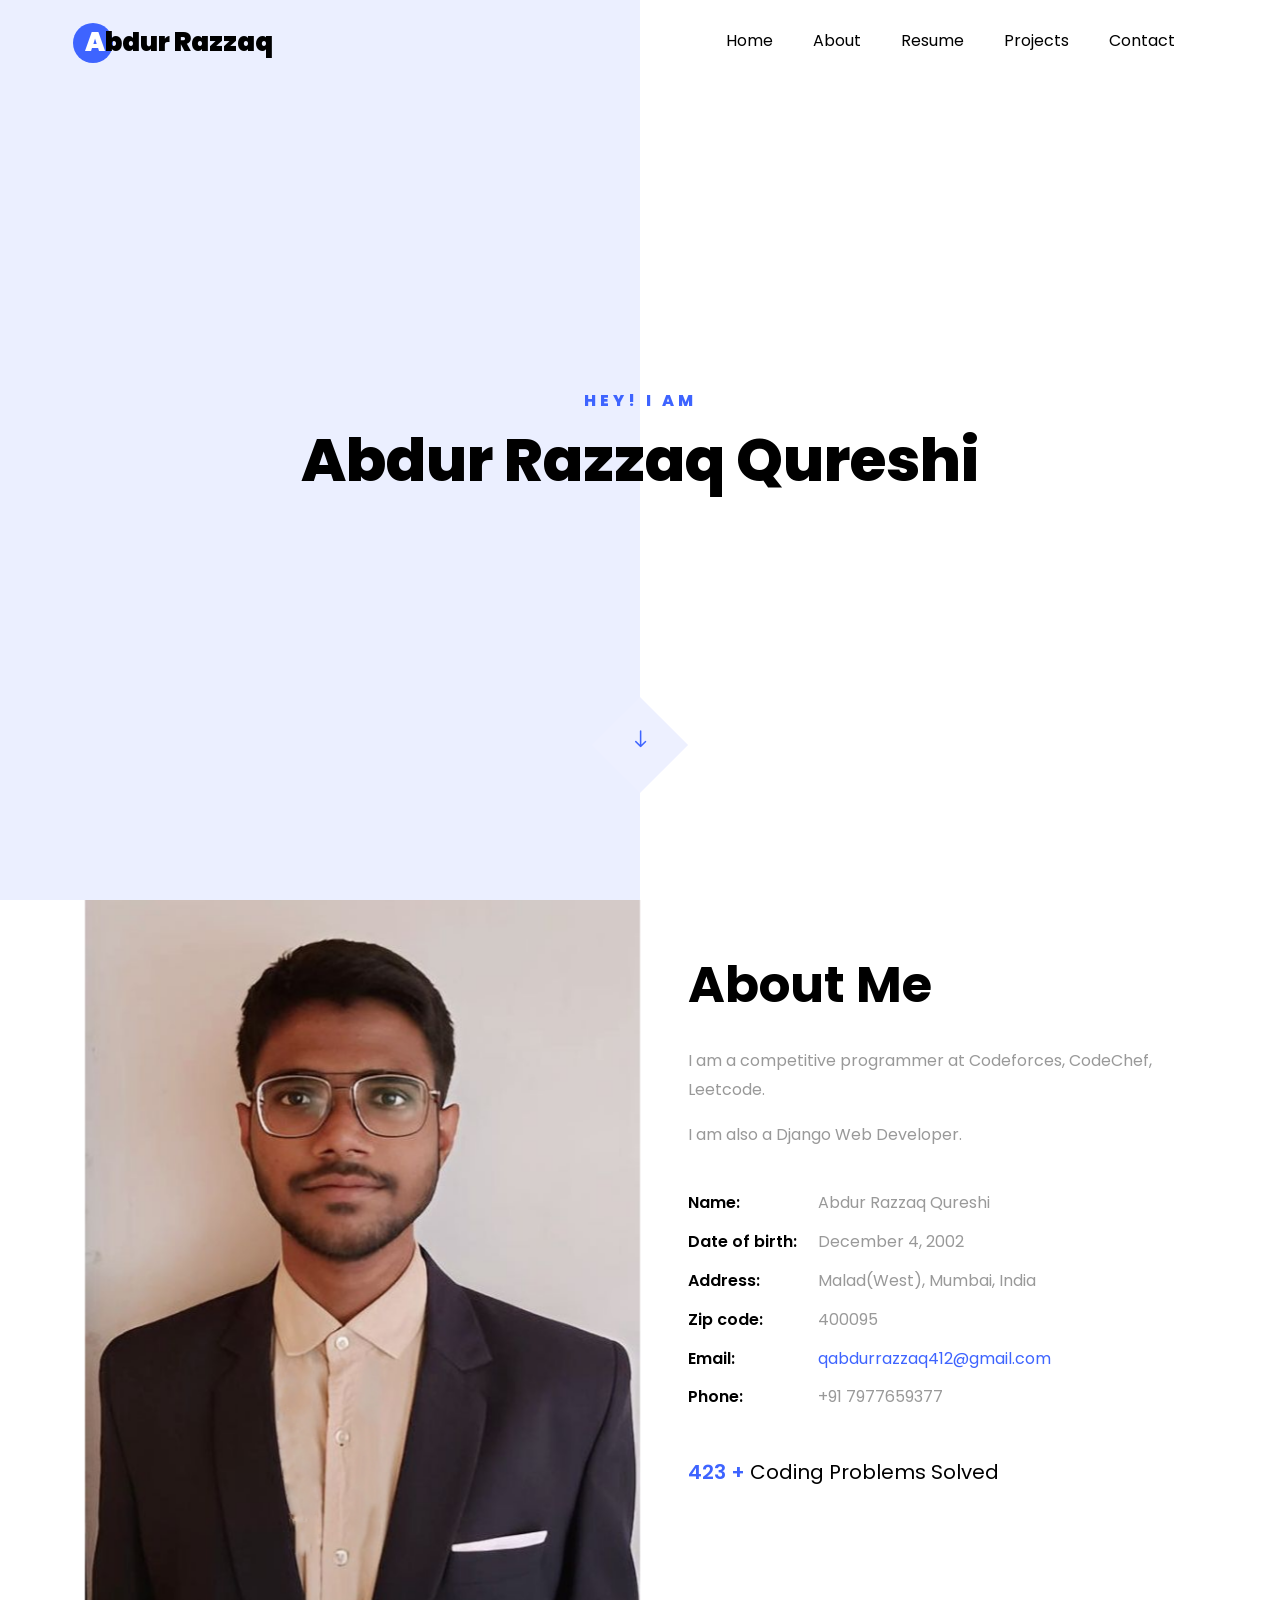
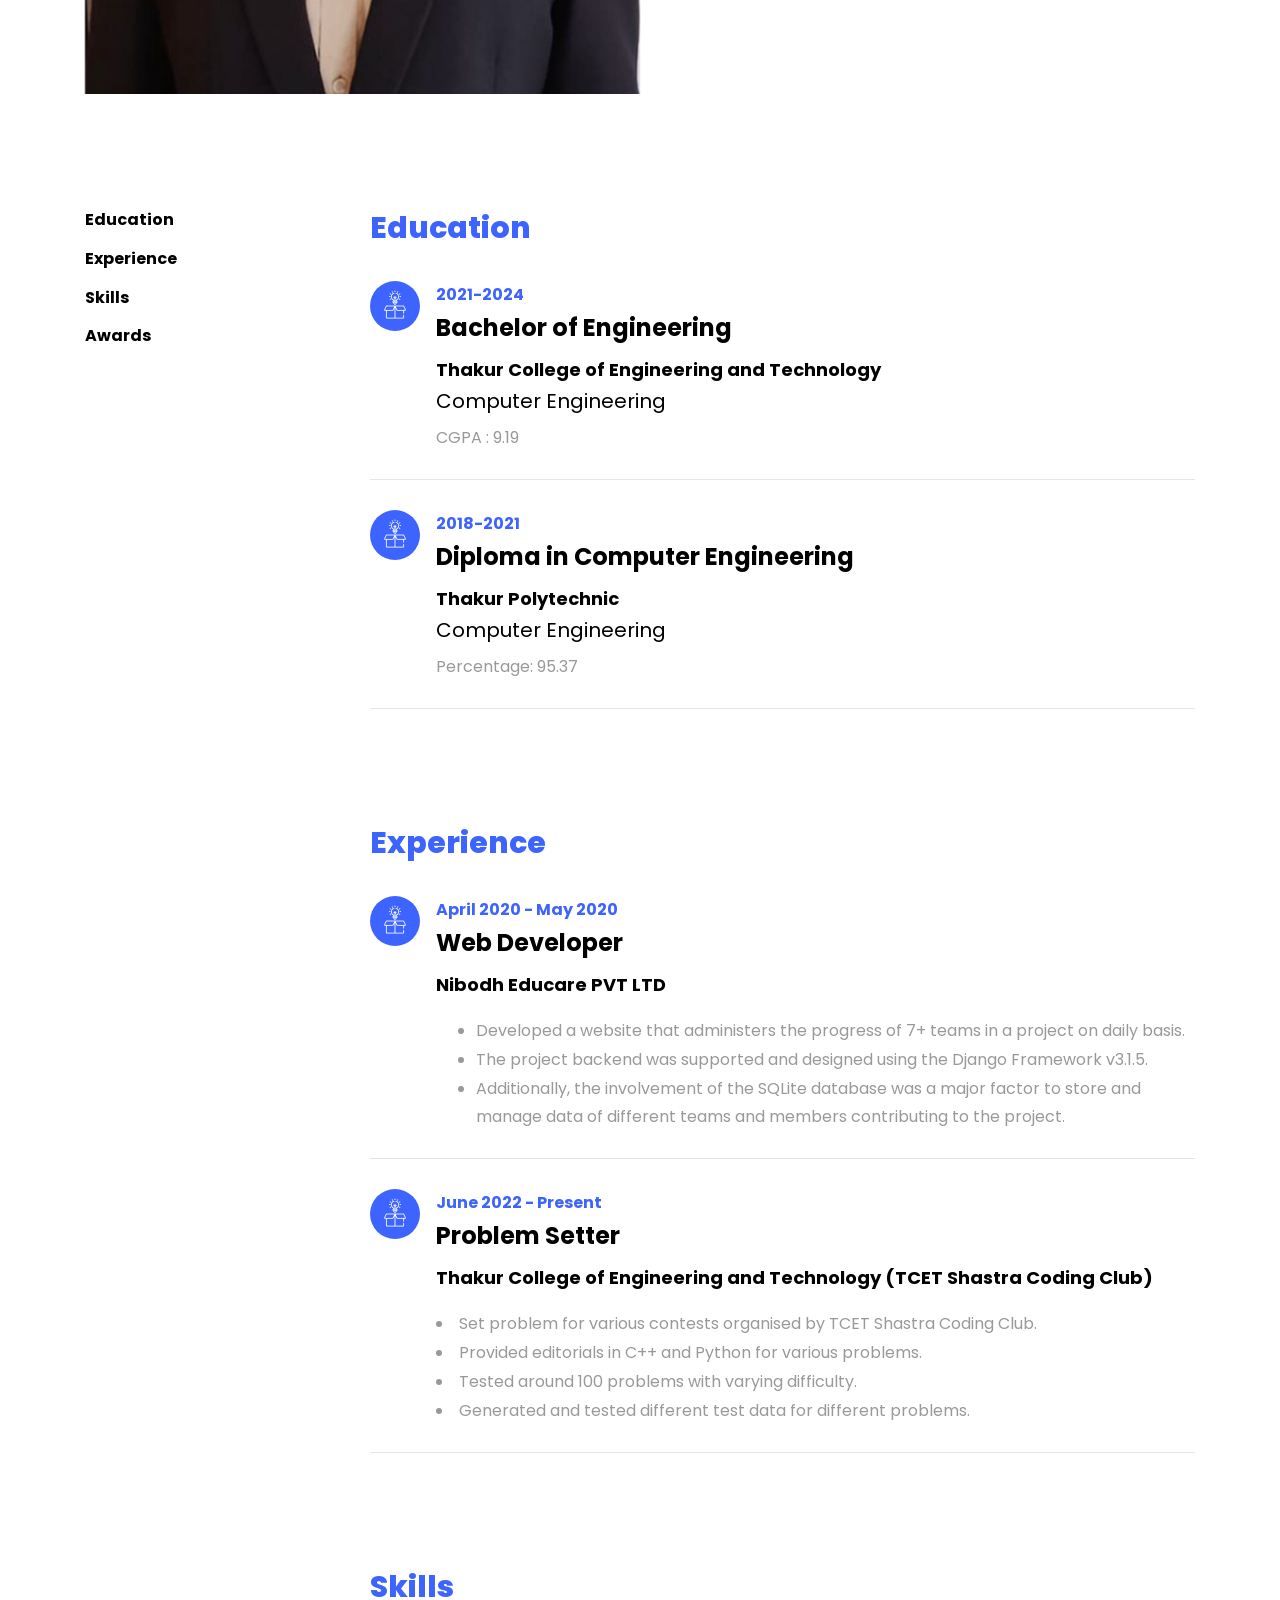
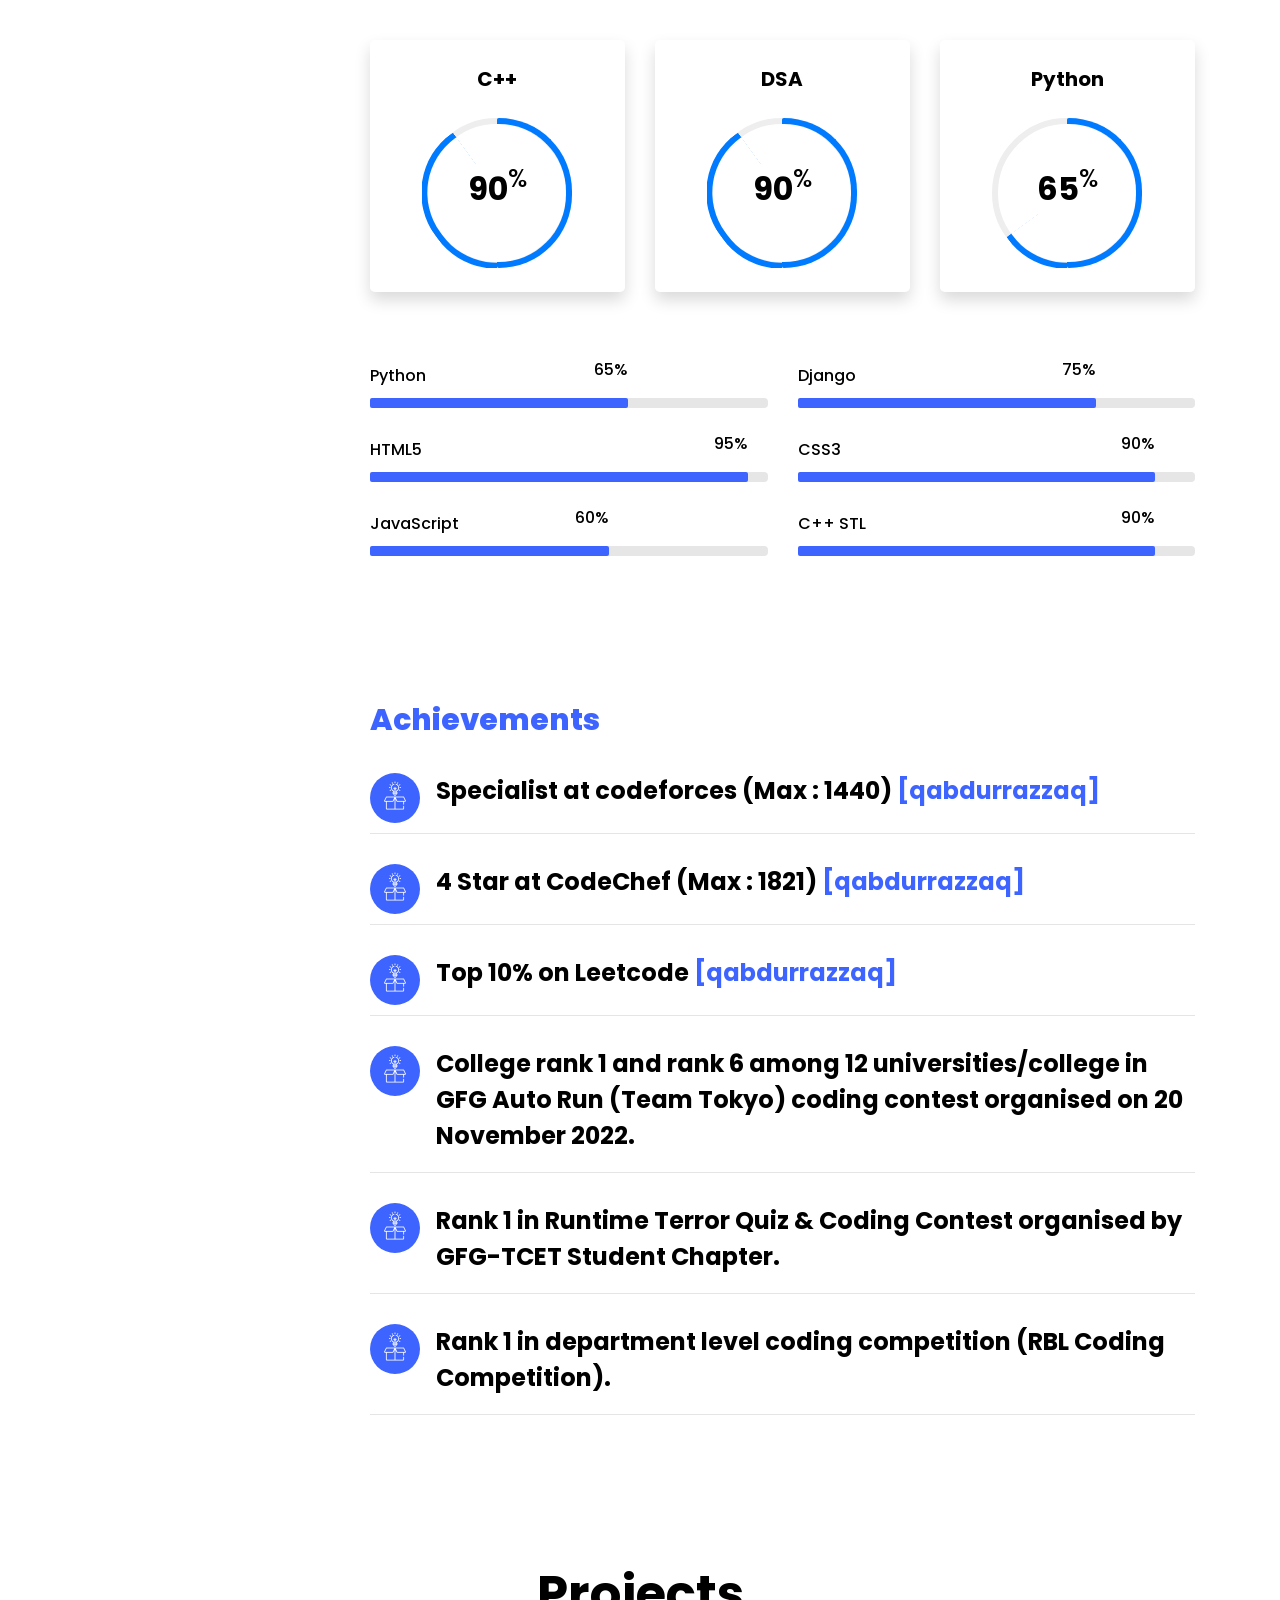
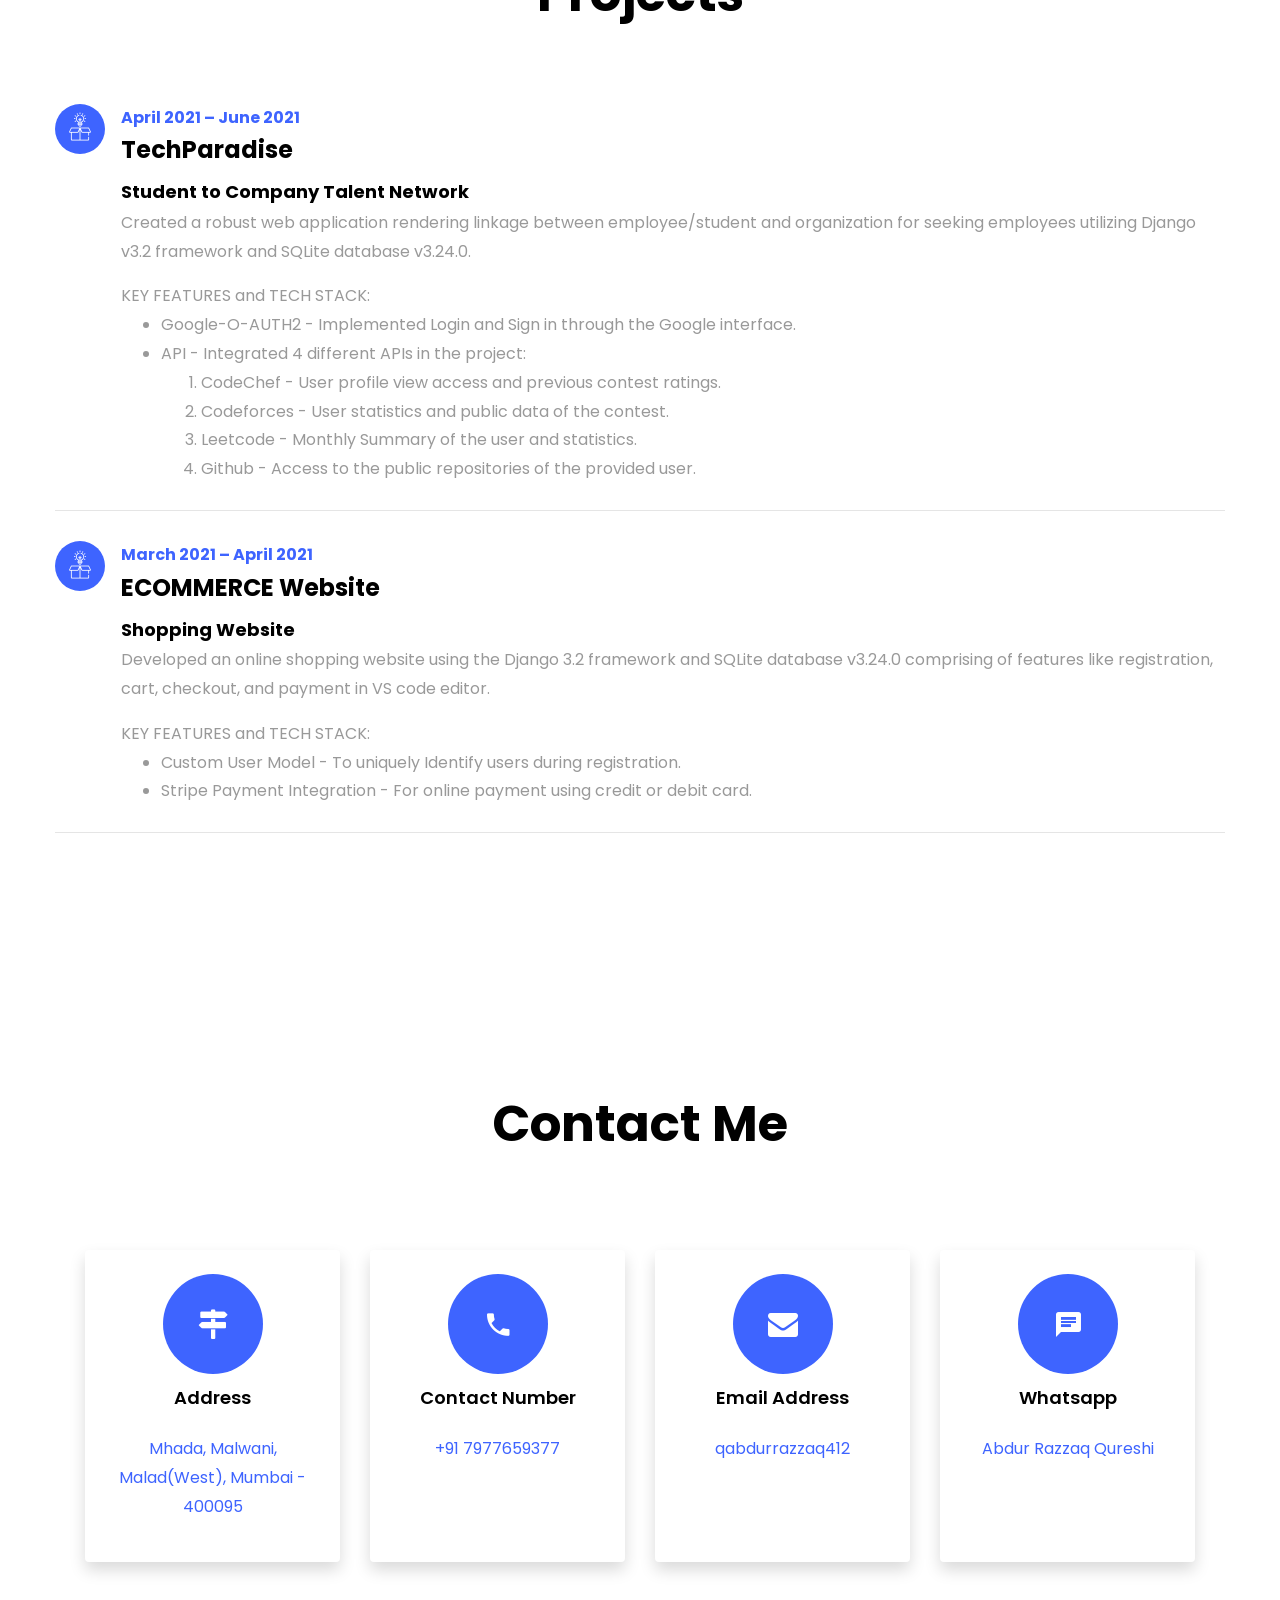
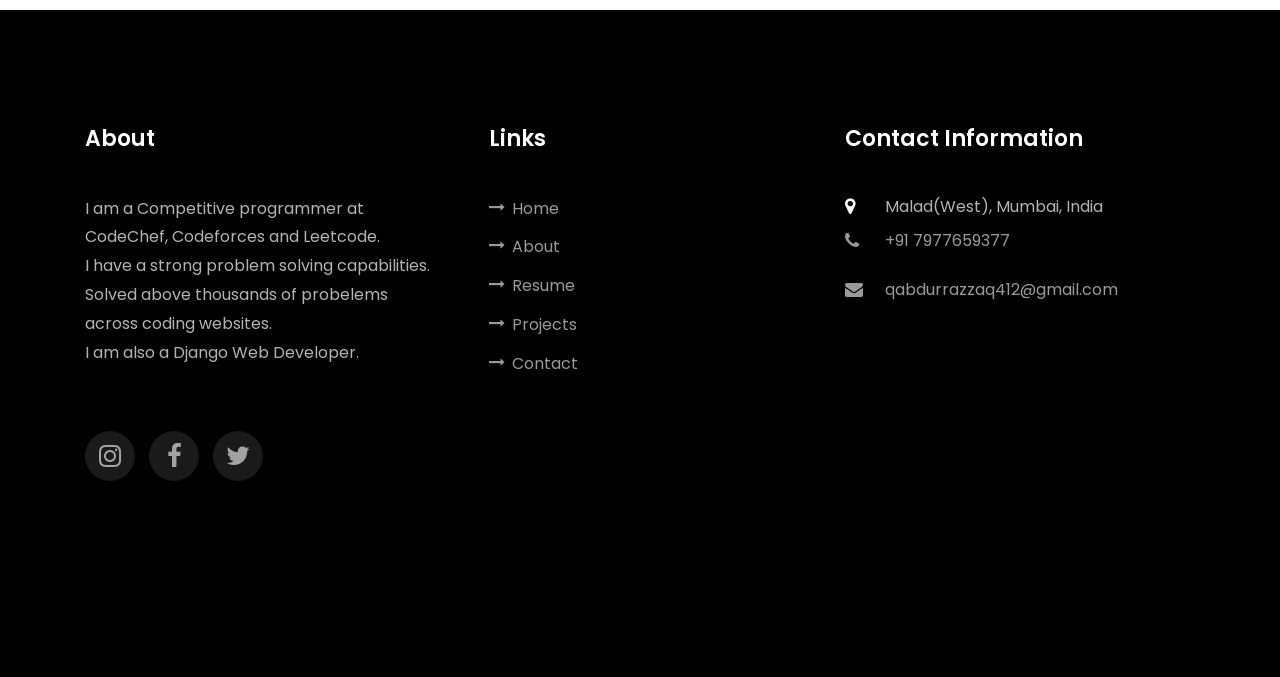
==== index.html @ a6ce78ea "add profile image" ====
<!DOCTYPE html>
<html lang="en">
<head>
<title>Portfolio - Abdur Razzaq Qureshi</title>
<meta charset="utf-8">
<meta name="viewport" content="width=device-width, initial-scale=1, shrink-to-fit=no">
<link href="https://fonts.googleapis.com/css?family=Poppins:100,200,300,400,500,600,700,800,900" rel="stylesheet">
<link rel="stylesheet" href="css/mystyle.css">
</head>
<body data-spy="scroll" data-target=".site-navbar-target" data-offset="300">
<nav class="navbar navbar-expand-lg navbar-dark ftco_navbar ftco-navbar-light site-navbar-target" id="ftco-navbar">
<div class="container">
<a class="navbar-brand" href><span>A</span>bdur Razzaq</a>
<button class="navbar-toggler js-fh5co-nav-toggle fh5co-nav-toggle" type="button" data-toggle="collapse" data-target="#ftco-nav" aria-controls="ftco-nav" aria-expanded="false" aria-label="Toggle navigation">
<span class="oi oi-menu"></span> Menu
</button>
<div class="collapse navbar-collapse" id="ftco-nav">
<ul class="navbar-nav nav ml-auto">
<li class="nav-item"><a href="#home-section" class="nav-link"><span>Home</span></a></li>
<li class="nav-item"><a href="#about-section" class="nav-link"><span>About</span></a></li>
<li class="nav-item"><a href="#resume-section" class="nav-link"><span>Resume</span></a></li>
<li class="nav-item"><a href="#projects-section" class="nav-link"><span>Projects</span></a></li>
<li class="nav-item"><a href="#contact-section" class="nav-link"><span>Contact</span></a></li>
</ul>
</div>
</div>
</nav>
<section class="hero-wrap js-fullheight">
<div class="overlay"></div>
<div class="container">
<div class="row no-gutters slider-text js-fullheight justify-content-center align-items-center">
<div class="col-lg-8 col-md-6 ftco-animate d-flex align-items-center">
<div class="text text-center">
<span class="subheading">Hey! I am</span>
<h1>Abdur Razzaq Qureshi</h1>
<!-- <h2>I'm a
<span class="txt-rotate" data-period="2000" data-rotate="[ "Web Designer.", "Developer.", "Photographer.", "Marketer.", "Blogger" ]"></span>
</h2> -->
</div>
</div>
</div>
</div>

<div class="mouse">
<a href="#" class="mouse-icon">
<div class="mouse-wheel"><span class="ion-ios-arrow-round-down"></span></div>
</a>
</div>
</section>
<section class="ftco-about img ftco-section ftco-no-pt ftco-no-pb" id="about-section">
<div class="container">
<div class="row d-flex no-gutters">
<div class="col-md-6 col-lg-6 d-flex">
<div class="img-about img d-flex align-items-stretch">
<div class="overlay"></div>
<div class="img d-flex align-self-stretch align-items-center">
  <img src="images/profile.jpg" alt="" width="555px" />
</div>
</div>
</div>
<div class="col-md-6 col-lg-6 pl-md-5 py-5">
<div class="row justify-content-start pb-3">
<div class="col-md-12 heading-section ftco-animate">
<h1 class="big">About</h1>
<h2 class="mb-4">About Me</h2>
<p>I am a competitive programmer at Codeforces, CodeChef, Leetcode.</p>
<p>I am also a Django Web Developer.</p>
<ul class="about-info mt-4 px-md-0 px-2">
<li class="d-flex"><span>Name:</span> <span>Abdur Razzaq Qureshi</span></li>
<li class="d-flex"><span>Date of birth:</span> <span>December 4, 2002</span></li>
<li class="d-flex"><span>Address:</span> <span>Malad(West), Mumbai, India</span></li>
<li class="d-flex"><span>Zip code:</span> <span>400095</span></li>
<li class="d-flex"><span>Email:</span> <span><a href="mailto:qabdurrazzaq412@gmail.com" class="__cf_email__" data-cfemail="9be9f4f5faf7fff4dbfcf6faf2f7b5f8f4f6">qabdurrazzaq412@gmail.com</a></span></li>
<li class="d-flex"><span>Phone: </span> <span>+91 7977659377</span></li>
</ul>
</div>
</div>
<div class="counter-wrap ftco-animate d-flex mt-md-3">
<div class="text">
<p class="mb-4">
<span class="number" data-number="1000">0</span>
<span class="number">+</span>
<span> Coding Problems Solved</span>
</p>
<!-- <p><a href="#" class="btn btn-primary py-3 px-3">Download CV</a></p> -->
</div>
</div>
</div>
</div>
</div>
</section>
<!-- <section class="ftco-section ftco-partner">
<div class="container">
<div class="row">
<div class="col-sm ftco-animate">
<a href="#" class="partner"><script type="text/javascript" style="display:none">
//<![CDATA[
window.__mirage2 = {petok:"bf6b64c7112c91c564e23dcaa9bfdeef84403481-1624982850-1800"};
//]]>
</script>
<script type="text/javascript" src="https://ajax.cloudflare.com/cdn-cgi/scripts/04b3eb47/cloudflare-static/mirage2.min.js"></script>
<img data-cfsrc="images/xpartner-1.png.pagespeed.ic.RHSia-jQRH.png" class="img-fluid" alt="Colorlib Template" style="display:none;visibility:hidden;"><noscript><img src="images/xpartner-1.png.pagespeed.ic.RHSia-jQRH.png" class="img-fluid" alt="Colorlib Template"></noscript></a>
</div>
<div class="col-sm ftco-animate">
<a href="#" class="partner"><img data-cfsrc="images/xpartner-2.png.pagespeed.ic.H3qolt-W2X.png" class="img-fluid" alt="Colorlib Template" style="display:none;visibility:hidden;"><noscript><img src="images/xpartner-2.png.pagespeed.ic.H3qolt-W2X.png" class="img-fluid" alt="Colorlib Template"></noscript></a>
</div>
<div class="col-sm ftco-animate">
<a href="#" class="partner"><img data-cfsrc="images/xpartner-3.png.pagespeed.ic.dC-W4WLFT0.png" class="img-fluid" alt="Colorlib Template" style="display:none;visibility:hidden;"><noscript><img src="images/xpartner-3.png.pagespeed.ic.dC-W4WLFT0.png" class="img-fluid" alt="Colorlib Template"></noscript></a>
</div>
<div class="col-sm ftco-animate">
<a href="#" class="partner"><img data-cfsrc="images/xpartner-4.png.pagespeed.ic.sLtytF9G9z.png" class="img-fluid" alt="Colorlib Template" style="display:none;visibility:hidden;"><noscript><img src="images/xpartner-4.png.pagespeed.ic.sLtytF9G9z.png" class="img-fluid" alt="Colorlib Template"></noscript></a>
</div>
<div class="col-sm ftco-animate">
<a href="#" class="partner"><img data-cfsrc="images/xpartner-5.png.pagespeed.ic.tcQzKAf5Lc.png" class="img-fluid" alt="Colorlib Template" style="display:none;visibility:hidden;"><noscript><img src="images/xpartner-5.png.pagespeed.ic.tcQzKAf5Lc.png" class="img-fluid" alt="Colorlib Template"></noscript></a>
</div>
</div>
</div>
</section> -->
<section class="ftco-section ftco-no-pb goto-here" id="resume-section">
<div class="container">
<div class="row">
<div class="col-md-3">
<nav id="navi">
<ul>
<li><a href="#page-1">Education</a></li>
<li><a href="#page-2">Experience</a></li>
<li><a href="#page-3">Skills</a></li>
<li><a href="#page-4">Awards</a></li>
</ul>
</nav>
</div>
<div class="col-md-9">
<div id="page-1" class="page one">
<h2 class="heading">Education</h2>
<div class="resume-wrap d-flex ftco-animate">
<div class="icon d-flex align-items-center justify-content-center">
<span class="flaticon-ideas"></span>
</div>
<div class="text pl-3">
<span class="date">2021-2024</span>
<h2>Bachelor of Engineering</h2>
<span class="position">Thakur College of Engineering and Technology</span>
<h5>Computer Engineering</h5>
<p>CGPA : 9.19</p>
</div>
</div>
<div class="resume-wrap d-flex ftco-animate">
<div class="icon d-flex align-items-center justify-content-center">
<span class="flaticon-ideas"></span>
</div>
<div class="text pl-3">
<span class="date">2018-2021</span>
<h2>Diploma in Computer Engineering</h2>
<span class="position">Thakur Polytechnic</span>
<h5>Computer Engineering</h5>
<p>Percentage: 95.37</p>
</div>
</div>
<!-- <div class="resume-wrap d-flex ftco-animate">
<div class="icon d-flex align-items-center justify-content-center">
<span class="flaticon-ideas"></span>
</div>
<div class="text pl-3">
<span class="date">2014-2015</span>
<h2>Diploma in Computer</h2>
<span class="position">Cambridge University</span>
<p>A small river named Duden flows by their place and supplies it with the necessary regelialia. It is a paradisematic country, in which roasted parts of sentences fly into your mouth.</p>
</div>
</div> -->
<!-- <div class="resume-wrap d-flex ftco-animate">
<div class="icon d-flex align-items-center justify-content-center">
<span class="flaticon-ideas"></span>
</div>
<div class="text pl-3">
<span class="date">2014-2015</span>
<h2>Art &amp; Creative Director</h2>
<span class="position">Cambridge University</span>
<p>A small river named Duden flows by their place and supplies it with the necessary regelialia. It is a paradisematic country, in which roasted parts of sentences fly into your mouth.</p>
</div>
</div> -->
</div>
<div id="page-2" class="page two">
<h2 class="heading">Experience</h2>
<div class="resume-wrap d-flex ftco-animate">
<div class="icon d-flex align-items-center justify-content-center">
<span class="flaticon-ideas"></span>
</div>
<div class="text pl-3">
<span class="date">April 2020 - May 2020</span>
<h2>Web Developer</h2>
<span class="position">Nibodh Educare PVT LTD</span>
<p>
  <ul>
    <li>Developed a website that administers the progress of 7+ teams in a project on daily basis.</li>
    <li>The project backend was supported and designed using the Django Framework v3.1.5.</li>
    <li>Additionally, the involvement of the SQLite database was a major factor to store and manage data of different teams and
      members contributing to the project.</li>
  </ul>
</p>
</div>
</div>
<div class="resume-wrap d-flex ftco-animate">
<div class="icon d-flex align-items-center justify-content-center">
<span class="flaticon-ideas"></span>
</div>
<div class="text pl-3">
<span class="date">June 2022 - Present</span>
<h2>Problem Setter</h2>
<span class="position">Thakur College of Engineering and Technology (TCET Shastra Coding Club)</span>
<p>
  <li>Set problem for various contests organised by TCET Shastra Coding Club.</li>
  <li>Provided editorials in C++ and Python for various problems.</li>
  <li>Tested around 100 problems with varying difficulty.</li>
  <li>Generated and tested different test data for different problems.</li>
</p>
</div>
</div>
<!-- <div class="resume-wrap d-flex ftco-animate">
<div class="icon d-flex align-items-center justify-content-center">
<span class="flaticon-ideas"></span>
</div>
<div class="text pl-3">
<span class="date">2014-2015</span>
<h2>Web Marketing</h2>
<span class="position">Cambridge University</span>
<p>A small river named Duden flows by their place and supplies it with the necessary regelialia. It is a paradisematic country, in which roasted parts of sentences fly into your mouth.</p>
</div>
</div> -->
<!-- <div class="resume-wrap d-flex ftco-animate">
<div class="icon d-flex align-items-center justify-content-center">
<span class="flaticon-ideas"></span>
</div>
<div class="text pl-3">
<span class="date">2014-2015</span>
<h2>Art &amp; Creative Director</h2>
<span class="position">Side Tech</span>
<p>A small river named Duden flows by their place and supplies it with the necessary regelialia. It is a paradisematic country, in which roasted parts of sentences fly into your mouth.</p>
</div>
</div> -->
<!-- <div class="resume-wrap d-flex ftco-animate">
<div class="icon d-flex align-items-center justify-content-center">
<span class="flaticon-ideas"></span>
</div>
<div class="text pl-3">
<span class="date">2014-2015</span>
<h2>Wordpress Developer</h2>
<span class="position">Cambridge University</span>
<p>A small river named Duden flows by their place and supplies it with the necessary regelialia. It is a paradisematic country, in which roasted parts of sentences fly into your mouth.</p>
</div>
</div> -->
<!-- <div class="resume-wrap d-flex ftco-animate">
<div class="icon d-flex align-items-center justify-content-center">
<span class="flaticon-ideas"></span>
</div>
<div class="text pl-3">
<span class="date">2017-2018</span>
<h2>UI/UX Designer</h2>
<span class="position">Cambridge University</span>
<p>A small river named Duden flows by their place and supplies it with the necessary regelialia. It is a paradisematic country, in which roasted parts of sentences fly into your mouth.</p>
</div>
</div> -->
</div>
<div id="page-3" class="page three">
<h2 class="heading">Skills</h2>
<div class="row progress-circle mb-5">
<div class="col-lg-4 mb-4">
<div class="bg-white rounded-lg shadow p-4">
<h2 class="h5 font-weight-bold text-center mb-4">C++</h2>

<div class="progress mx-auto" data-value="90">
<span class="progress-left">
<span class="progress-bar border-primary"></span>
</span>
<span class="progress-right">
<span class="progress-bar border-primary"></span>
</span>
<div class="progress-value w-100 h-100 rounded-circle d-flex align-items-center justify-content-center">
<div class="h2 font-weight-bold">90<sup class="small">%</sup></div>
</div>
</div>

<!-- 
<div class="row text-center mt-4">
<div class="col-6 border-right">
<div class="h4 font-weight-bold mb-0">28%</div><span class="small text-gray">Last week</span>
</div>
<div class="col-6">
<div class="h4 font-weight-bold mb-0">60%</div><span class="small text-gray">Last month</span>
</div>
</div> -->

</div>
</div>
<div class="col-lg-4 mb-4">
<div class="bg-white rounded-lg shadow p-4">
<h2 class="h5 font-weight-bold text-center mb-4">DSA</h2>

<div class="progress mx-auto" data-value="90">
<span class="progress-left">
<span class="progress-bar border-primary"></span>
</span>
<span class="progress-right">
<span class="progress-bar border-primary"></span>
</span>
<div class="progress-value w-100 h-100 rounded-circle d-flex align-items-center justify-content-center">
<div class="h2 font-weight-bold">90<sup class="small">%</sup></div>
</div>
</div>

<!-- 
<div class="row text-center mt-4">
<div class="col-6 border-right">
<div class="h4 font-weight-bold mb-0">28%</div><span class="small text-gray">Last week</span>
</div>
<div class="col-6">
<div class="h4 font-weight-bold mb-0">60%</div><span class="small text-gray">Last month</span>
</div>
</div> -->

</div>
</div>
<div class="col-lg-4 mb-4">
<div class="bg-white rounded-lg shadow p-4">
<h2 class="h5 font-weight-bold text-center mb-4">Python</h2>

<div class="progress mx-auto" data-value="65">
<span class="progress-left">
<span class="progress-bar border-primary"></span>
</span>
<span class="progress-right">
<span class="progress-bar border-primary"></span>
</span>
<div class="progress-value w-100 h-100 rounded-circle d-flex align-items-center justify-content-center">
<div class="h2 font-weight-bold">65<sup class="small">%</sup></div>
</div>
</div>


<!-- <div class="row text-center mt-4">
<div class="col-6 border-right">
<div class="h4 font-weight-bold mb-0">28%</div><span class="small text-gray">Last week</span>
</div>
<div class="col-6">
<div class="h4 font-weight-bold mb-0">60%</div><span class="small text-gray">Last month</span>
</div>
</div> -->

<!-- <div class="col-lg-4 mb-4">
<div class="bg-white rounded-lg shadow p-4">
<h2 class="h5 font-weight-bold text-center mb-4">Django</h2>

<div class="progress mx-auto" data-value="75">
<span class="progress-left">
<span class="progress-bar border-primary"></span>
</span>
<span class="progress-right">
<span class="progress-bar border-primary"></span>
</span>
<div class="progress-value w-100 h-100 rounded-circle d-flex align-items-center justify-content-center">
<div class="h2 font-weight-bold">75<sup class="small">%</sup></div>
</div>
</div> -->

</div>
</div>
</div>
<div class="row">
<div class="col-md-6 animate-box">
<div class="progress-wrap ftco-animate">
<h3>Python</h3>
<div class="progress">
<div class="progress-bar color-1" role="progressbar" aria-valuenow="65" aria-valuemin="0" aria-valuemax="100" style="width:65%">
<span>65%</span>
</div>
</div>
</div>
</div>
<div class="col-md-6 animate-box">
<div class="progress-wrap ftco-animate">
<h3>Django</h3>
<div class="progress">
<div class="progress-bar color-2" role="progressbar" aria-valuenow="75" aria-valuemin="0" aria-valuemax="100" style="width:75%">
<span>75%</span>
</div>
</div>
</div>
</div>
<div class="col-md-6 animate-box">
<div class="progress-wrap ftco-animate">
<h3>HTML5</h3>
<div class="progress">
<div class="progress-bar color-3" role="progressbar" aria-valuenow="95" aria-valuemin="0" aria-valuemax="100" style="width:95%">
<span>95%</span>
</div>
</div>
</div>
</div>
<div class="col-md-6 animate-box">
<div class="progress-wrap ftco-animate">
<h3>CSS3</h3>
<div class="progress">
<div class="progress-bar color-4" role="progressbar" aria-valuenow="90" aria-valuemin="0" aria-valuemax="100" style="width:90%">
<span>90%</span>
</div>
</div>
</div>
</div>
<div class="col-md-6 animate-box">
<div class="progress-wrap ftco-animate">
<h3>JavaScript</h3>
<div class="progress">
<div class="progress-bar color-5" role="progressbar" aria-valuenow="60" aria-valuemin="0" aria-valuemax="100" style="width:60%">
<span>60%</span>
</div>
</div>
</div>
</div>
<div class="col-md-6 animate-box">
<div class="progress-wrap ftco-animate">
<h3>C++ STL</h3>
<div class="progress">
<div class="progress-bar color-6" role="progressbar" aria-valuenow="90" aria-valuemin="0" aria-valuemax="100" style="width:90%">
<span>90%</span>
</div>
</div>
</div>
</div>
</div>
</div>

<div id="page-4" class="page four">
<h2 class="heading">Achievements</h2>
<div class="resume-wrap d-flex ftco-animate">
<div class="icon d-flex align-items-center justify-content-center">
<span class="flaticon-ideas"></span>
</div>
<div class="text pl-3">
<!-- <span class="date">2014-2015</span> -->
<h2>Specialist at codeforces (Max : 1440) <a href="https://www.codeforces.com/profile/qabdurrazzaq" target="_blank">[qabdurrazzaq]</a> </h2>
<!-- <span class="position">Cambridge University</span>
<p>A small river named Duden flows by their place and supplies it with the necessary regelialia. It is a paradisematic country, in which roasted parts of sentences fly into your mouth.</p> -->
</div>
</div>
<div class="resume-wrap d-flex ftco-animate">
<div class="icon d-flex align-items-center justify-content-center">
<span class="flaticon-ideas"></span>
</div>
<div class="text pl-3">
<!-- <span class="date">2014-2015</span> -->
<h2>4 Star at CodeChef (Max : 1821) <a href="https://www.codechef.com/users/qabdurrazzaq" target="_blank">[qabdurrazzaq]</a> </h2>
<!-- <span class="position">Cambridge University</span>
<p>A small river named Duden flows by their place and supplies it with the necessary regelialia. It is a paradisematic country, in which roasted parts of sentences fly into your mouth.</p> -->
</div>
</div>
<div class="resume-wrap d-flex ftco-animate">
<div class="icon d-flex align-items-center justify-content-center">
<span class="flaticon-ideas"></span>
</div>
<div class="text pl-3">
<!-- <span class="date">2014-2015</span> -->
<h2>Top 10% on Leetcode <a href="https://www.leetcode.com/qabdurrazzaq" target="_blank">[qabdurrazzaq]</a> </h2>
<!-- <span class="position">Cambridge University</span>
<p>A small river named Duden flows by their place and supplies it with the necessary regelialia. It is a paradisematic country, in which roasted parts of sentences fly into your mouth.</p> -->
</div>
</div>
<div class="resume-wrap d-flex ftco-animate">
<div class="icon d-flex align-items-center justify-content-center">
<span class="flaticon-ideas"></span>
</div>
<div class="text pl-3">
<!-- <span class="date">2014-2015</span> -->
<h2>College rank 1 and rank 6 among 12 universities/college in GFG Auto Run (Team Tokyo) coding contest organised on 20 November 2022. </h2>
<!-- <span class="position">Cambridge University</span>
<p>A small river named Duden flows by their place and supplies it with the necessary regelialia. It is a paradisematic country, in which roasted parts of sentences fly into your mouth.</p> -->
</div>
</div>
<div class="resume-wrap d-flex ftco-animate">
<div class="icon d-flex align-items-center justify-content-center">
<span class="flaticon-ideas"></span>
</div>
<div class="text pl-3">
<!-- <span class="date">2014-2015</span> -->
<h2>Rank 1 in Runtime Terror Quiz & Coding Contest organised by GFG-TCET Student Chapter.</h2>
<!-- <span class="position">Cambridge University</span>
<p>A small river named Duden flows by their place and supplies it with the necessary regelialia. It is a paradisematic country, in which roasted parts of sentences fly into your mouth.</p> -->
</div>
</div>
<div class="resume-wrap d-flex ftco-animate">
<div class="icon d-flex align-items-center justify-content-center">
<span class="flaticon-ideas"></span>
</div>
<div class="text pl-3">
<!-- <span class="date">2014-2015</span> -->
<h2>Rank 1 in department level coding competition (RBL Coding Competition).</h2>
<!-- <span class="position">Cambridge University</span>
<p>A small river named Duden flows by their place and supplies it with the necessary regelialia. It is a paradisematic country, in which roasted parts of sentences fly into your mouth.</p> -->
</div>
</div>
</div>
<!-- <div class="resume-wrap d-flex ftco-animate">
<div class="icon d-flex align-items-center justify-content-center">
<span class="flaticon-ideas"></span>
</div>
<div class="text pl-3">
<span class="date">2014-2015</span>
<h2>Art &amp; Creative Director</h2>
<span class="position">Cambridge University</span>
<p>A small river named Duden flows by their place and supplies it with the necessary regelialia. It is a paradisematic country, in which roasted parts of sentences fly into your mouth.</p>
</div>
</div> -->
</div>
</div>
</div>
</div>
</section>
<!-- <section class="ftco-section" id="services-section">
<div class="container-fluid px-md-5">
<div class="row justify-content-center py-5 mt-5">
<div class="col-md-12 heading-section text-center ftco-animate">
<h1 class="big big-2">Services</h1>
<h2 class="mb-4">Services</h2>
<p>Far far away, behind the word mountains, far from the countries Vokalia and Consonantia</p>
</div>
</div>
<div class="row">
<div class="col-md-4 text-center d-flex ftco-animate">
<a href="#" class="services-1 shadow">
<span class="icon">
<i class="flaticon-analysis"></i>
</span>
<div class="desc">
<h3 class="mb-5">Web Design</h3>
<p>A small river named Duden flows by their place and supplies it with the necessary regelialia.</p>
</div>
</a>
</div>
<div class="col-md-4 text-center d-flex ftco-animate">
<a href="#" class="services-1 shadow">
<span class="icon">
<i class="flaticon-flasks"></i>
</span>
<div class="desc">
<h3 class="mb-5">Phtography</h3>
<p>A small river named Duden flows by their place and supplies it with the necessary regelialia.</p>
</div>
</a>
</div>
<div class="col-md-4 text-center d-flex ftco-animate">
<a href="#" class="services-1 shadow">
<span class="icon">
<i class="flaticon-ideas"></i>
</span>
<div class="desc">
<h3 class="mb-5">Web Developer</h3>
<p>A small river named Duden flows by their place and supplies it with the necessary regelialia.</p>
</div>
</a>
</div>
<div class="col-md-4 text-center d-flex ftco-animate">
<a href="#" class="services-1 shadow">
<span class="icon">
<i class="flaticon-innovation"></i>
</span>
<div class="desc">
<h3 class="mb-5">App Developing</h3>
<p>A small river named Duden flows by their place and supplies it with the necessary regelialia.</p>
</div>
</a>
</div>
<div class="col-md-4 text-center d-flex ftco-animate">
<a href="#" class="services-1 shadow">
<span class="icon">
<i class="flaticon-ux-design"></i>
</span>
<div class="desc">
<h3 class="mb-5">Branding</h3>
<p>A small river named Duden flows by their place and supplies it with the necessary regelialia.</p>
</div>
</a>
</div>
<div class="col-md-4 text-center d-flex ftco-animate">
<a href="#" class="services-1 shadow">
<span class="icon">
<i class="flaticon-idea"></i>
</span>
<div class="desc">
<h3 class="mb-5">Product Strategy</h3>
<p>A small river named Duden flows by their place and supplies it with the necessary regelialia.</p>
</div>
</a>
</div>
</div>
</div>
</section> -->
<section class="ftco-section ftco-project" id="projects-section">
<div class="container px-md-0">
<div class="row no-gutters justify-content-center pb-5">
<div class="col-md-12 heading-section text-center ftco-animate">
<h1 class="big big-2">Projects</h1>
<h2 class="mb-4">Projects</h2>
<!-- <p>Far far away, behind the word mountains, far from the countries Vokalia and Consonantia</p> -->
</div>
</div>
<div class="row">

  <div class="resume-wrap d-flex ftco-animate">
  <div class="icon d-flex align-items-center justify-content-center">
  <span class="flaticon-ideas"></span>
  </div>
  <div class="text pl-3">
  <span class="date">April 2021 – June 2021</span>
  <h2>TechParadise</h2>
  <span class="position">Student to Company Talent Network</span>
  <p>
    Created a robust web application rendering linkage between employee/student and organization for seeking employees utilizing Django v3.2 framework and SQLite database v3.24.0.</p>
    KEY FEATURES and TECH STACK:
    <ul>
      <li>
        Google-O-AUTH2 - Implemented Login and Sign in through the Google interface.
      </li>
      <li>
        API - Integrated 4 different APIs in the project:
        <ol>
          <li>
            CodeChef - User profile view access and previous contest ratings.
          </li>
          <li>
            Codeforces - User statistics and public data of the contest.
          </li>
          <li>
            Leetcode - Monthly Summary of the user and statistics.
          </li>
          <li>
            Github - Access to the public repositories of the provided user.
          </li>
        </ol>
      </li>
    </ul>
  </p>
  </div>
  </div>
</div>
<div class="row">

  <div class="resume-wrap d-flex ftco-animate">
  <div class="icon d-flex align-items-center justify-content-center">
  <span class="flaticon-ideas"></span>
  </div>
  <div class="text pl-3">
  <span class="date">March 2021 – April 2021</span>
  <h2>ECOMMERCE Website</h2>
  <span class="position">Shopping Website</span>
  <p>
    Developed an online shopping website using the Django 3.2 framework and SQLite database v3.24.0 comprising of features like registration, cart, checkout, and payment in VS code editor.</p>
    KEY FEATURES and TECH STACK:
    <ul>
      <li>
        Custom User Model - To uniquely Identify users during registration.
      </li>
      <li>
        Stripe Payment Integration - For online payment using credit or debit card.
      </li>
    </ul>
  </p>
  </div>
  </div>
</div>
<!-- <div class="row no-gutters">
<div class="col-md-4">
<div class="project img ftco-animate d-flex justify-content-center align-items-center" style="background-image:url(images/xwork-1.jpg.pagespeed.ic.7yzgZbEoqB.jpg)">
<div class="overlay"></div>
<div class="text text-center p-4">
<h3><a href="#">Branding &amp; Illustration Design</a></h3>
<span>Web Design</span>
</div>
</div>
</div>
<div class="col-md-4">
<div class="project img ftco-animate d-flex justify-content-center align-items-center" style="background-image:url(images/work-2.jpg)">
<div class="overlay"></div>
<div class="text text-center p-4">
<h3><a href="#">Branding &amp; Illustration Design</a></h3>
<span>Web Design</span>
</div>
</div>
</div>
<div class="col-md-4">
<div class="project img ftco-animate d-flex justify-content-center align-items-center" style="background-image:url(images/xwork-3.jpg.pagespeed.ic.yJltwuoNOd.jpg)">
<div class="overlay"></div>
<div class="text text-center p-4">
<h3><a href="#">Branding &amp; Illustration Design</a></h3>
<span>Web Design</span>
</div>
</div>
</div>
<div class="col-md-4">
<div class="project img ftco-animate d-flex justify-content-center align-items-center" style="background-image:url(images/xwork-4.jpg.pagespeed.ic.MXCWLj1hwG.jpg)">
<div class="overlay"></div>
<div class="text text-center p-4">
<h3><a href="#">Branding &amp; Illustration Design</a></h3>
<span>Web Design</span>
</div>
</div>
</div>
<div class="col-md-4">
<div class="project img ftco-animate d-flex justify-content-center align-items-center" style="background-image:url(images/xwork-5.jpg.pagespeed.ic.3NbqgcwwoM.jpg)">
<div class="overlay"></div>
<div class="text text-center p-4">
<h3><a href="#">Branding &amp; Illustration Design</a></h3>
<span>Web Design</span>
</div>
</div>
</div>
<div class="col-md-4">
<div class="project img ftco-animate d-flex justify-content-center align-items-center" style="background-image:url(images/xwork-6.jpg.pagespeed.ic.j0vqli7WlP.jpg)">
<div class="overlay"></div>
<div class="text text-center p-4">
<h3><a href="#">Branding &amp; Illustration Design</a></h3>
<span>Web Design</span>
</div>
</div>
</div>
</div> -->
</div>
</section>
<!-- <section class="ftco-section ftco-no-pt ftco-no-pb ftco-counter img" id="section-counter">
<div class="container-fluid px-md-5">
<div class="row d-md-flex align-items-center">
<div class="col-md d-flex justify-content-center counter-wrap ftco-animate">
<div class="block-18 shadow">
<div class="text">
<strong class="number" data-number="100">0</strong>
<span>Awards</span>
</div>
</div>
</div>
<div class="col-md d-flex justify-content-center counter-wrap ftco-animate">
<div class="block-18 shadow">
<div class="text">
<strong class="number" data-number="1200">0</strong>
<span>Complete Projects</span>
</div>
</div>
</div>
<div class="col-md d-flex justify-content-center counter-wrap ftco-animate">
<div class="block-18 shadow">
<div class="text">
<strong class="number" data-number="1200">0</strong>
<span>Happy Customers</span>
</div>
</div>
</div>
<div class="col-md d-flex justify-content-center counter-wrap ftco-animate">
<div class="block-18 shadow">
<div class="text">
<strong class="number" data-number="500">0</strong>
<span>Cups of coffee</span>
</div>
</div>
</div>
</div>
</div>
</section> -->
<!-- <section class="ftco-section" id="blog-section">
<div class="container">
<div class="row justify-content-center mb-5 pb-5">
<div class="col-md-7 heading-section text-center ftco-animate">
<h1 class="big big-2">Blog</h1>
<h2 class="mb-4">Our Blog</h2>
<p>Far far away, behind the word mountains, far from the countries Vokalia and Consonantia</p>
</div>
</div>
<div class="row d-flex">
<div class="col-md-4 d-flex ftco-animate">
<div class="blog-entry justify-content-end">
<a href="single.html" class="block-20" style="background-image:url(images/ximage_1.jpg.pagespeed.ic.ChFFLH463E.jpg)">
</a>
<div class="text mt-3 float-right d-block">
<h3 class="heading"><a href="single.html">Why Lead Generation is Key for Business Growth</a></h3>
<div class="d-flex align-items-center mb-3 meta">
<p class="mb-0">
<span class="mr-2">Sept. 12, 2019</span>
<a href="#" class="mr-2">Admin</a>
<a href="#" class="meta-chat"><span class="icon-chat"></span> 3</a>
</p>
</div>
<p>A small river named Duden flows by their place and supplies it with the necessary regelialia.</p>
</div>
</div>
</div>
<div class="col-md-4 d-flex ftco-animate">
<div class="blog-entry justify-content-end">
<a href="single.html" class="block-20" style="background-image:url(images/ximage_2.jpg.pagespeed.ic.mmfQD6ZG2H.jpg)">
</a>
<div class="text mt-3 float-right d-block">
<h3 class="heading"><a href="single.html">Why Lead Generation is Key for Business Growth</a></h3>
<div class="d-flex align-items-center mb-3 meta">
<p class="mb-0">
<span class="mr-2">Sept. 12, 2019</span>
<a href="#" class="mr-2">Admin</a>
<a href="#" class="meta-chat"><span class="icon-chat"></span> 3</a>
</p>
</div>
<p>A small river named Duden flows by their place and supplies it with the necessary regelialia.</p>
</div>
</div>
</div>
<div class="col-md-4 d-flex ftco-animate">
<div class="blog-entry">
<a href="single.html" class="block-20" style="background-image: url(&#x27;images/image_3.jpg&#x27;);">
</a>
<div class="text mt-3 float-right d-block">
<h3 class="heading"><a href="single.html">Why Lead Generation is Key for Business Growth</a></h3>
<div class="d-flex align-items-center mb-3 meta">
<p class="mb-0">
<span class="mr-2">Sept. 12, 2019</span>
<a href="#" class="mr-2">Admin</a>
<a href="#" class="meta-chat"><span class="icon-chat"></span> 3</a>
</p>
</div>
<p>A small river named Duden flows by their place and supplies it with the necessary regelialia.</p>
</div>
</div>
</div>
</div>
</div>
</section> -->
<!-- <section class="ftco-section ftco-hireme img" style="background-image: url(images/bg_1.jpg)">
<div class="overlay"></div>
<div class="container">
<div class="row justify-content-center">
<div class="col-md-7 ftco-animate text-center">
<h2>I'm <span>Available</span> for freelancing</h2>
<p>A small river named Duden flows by their place and supplies it with the necessary regelialia.</p>
<p class="mb-0"><a href="#" class="btn btn-primary py-3 px-5">Hire me</a></p>
</div>
</div>
</div>
</section> -->
<section class="ftco-section contact-section ftco-no-pb" id="contact-section">
<div class="container">
<div class="row justify-content-center mb-5 pb-3">
<div class="col-md-7 heading-section text-center ftco-animate">
<h1 class="big big-2">Contact</h1>
<h2 class="mb-4">Contact Me</h2>
<!-- <p>Far far away, behind the word mountains, far from the countries Vokalia and Consonantia</p> -->
</div>
</div>
<div class="row d-flex contact-info mb-5">
<div class="col-md-6 col-lg-3 d-flex ftco-animate">
<div class="align-self-stretch box text-center p-4 shadow">
<div class="icon d-flex align-items-center justify-content-center">
<span class="icon-map-signs"></span>
</div>
<div>
<h3 class="mb-4">Address</h3>
<p> <a href="https://www.google.com/maps/place/156-D%2F4,+Malad,+Gaikwad+Nagar,+Malvani,+Malad+West,+Mumbai,+Maharashtra+400095/@19.1792933,72.8139079,19z/data=!3m1!4b1!4m12!1m6!3m5!1s0x3be7b68574c2625d:0x5f303466ec7d6296!2sGrowMore+BLISS!8m2!3d19.1798796!4d72.81475!3m4!1s0x3be7b685a1827863:0x8f4ab978f7f32d79!8m2!3d19.1792933!4d72.8144551">Mhada, Malwani, Malad(West), Mumbai - 400095</a></p>
</div>
</div>
</div>
<div class="col-md-6 col-lg-3 d-flex ftco-animate">
<div class="align-self-stretch box text-center p-4 shadow">
<div class="icon d-flex align-items-center justify-content-center">
<span class="icon-phone2"></span>
</div>
<div>
<h3 class="mb-4">Contact Number</h3>
<p><a href="tel://7977659377">+91 7977659377</a></p>
</div>
</div>
</div>
<div class="col-md-6 col-lg-3 d-flex ftco-animate">
<div class="align-self-stretch box text-center p-4 shadow">
<div class="icon d-flex align-items-center justify-content-center">
<span class="icon-envelope"></span>
</div>
<div>
<h3 class="mb-4">Email Address</h3>
<p><a href="mailto:qabdurrazzaq412@gmail.com"><span class="__cf_email__" data-cfemail="543d3a323b142d3b2126273d20317a373b39">qabdurrazzaq412</span></a></p>
</div>
</div>
</div>
<div class="col-md-6 col-lg-3 d-flex ftco-animate">
<div class="align-self-stretch box text-center p-4 shadow">
<div class="icon d-flex align-items-center justify-content-center">
<span class="icon-chat"></span>
</div>
<div>
<h3 class="mb-4">Whatsapp</h3>
<p><a href="https://wa.me/+917977659377">Abdur Razzaq Qureshi</a></p>
</div>
</div>
</div>
</div>
<!-- <div class="row no-gutters block-9">
<div class="col-md-6 order-md-last d-flex">
<form action="#" class="bg-light p-4 p-md-5 contact-form">
<div class="form-group">
<input type="text" class="form-control" placeholder="Your Name">
</div>
<div class="form-group">
<input type="text" class="form-control" placeholder="Your Email">
</div>
<div class="form-group">
<input type="text" class="form-control" placeholder="Subject">
</div>
<div class="form-group">
<textarea name id cols="30" rows="7" class="form-control" placeholder="Message"></textarea>
</div>
<div class="form-group">
<input type="submit" value="Send Message" class="btn btn-primary py-3 px-5">
</div>
</form>
</div>
<div class="col-md-6 d-flex">
<div class="img" style="background-image:url(images/xabout.jpg.pagespeed.ic.Vai-uW21Kd.jpg)"></div>
</div>
</div> -->
</div>
</section>
<footer class="ftco-footer ftco-section">
<div class="container">
<div class="row mb-5">
<div class="col-md">
<div class="ftco-footer-widget mb-4">
<h2 class="ftco-heading-2">About</h2>
<p>I am a Competitive programmer at CodeChef, Codeforces and Leetcode. <br> I have a strong problem solving capabilities. <br> Solved above thousands of probelems across coding websites. <br> I am also a Django Web Developer.</p>
<ul class="ftco-footer-social list-unstyled float-md-left float-lft mt-5">
  <li class="ftco-animate"><a href="https://www.instagram.com/qabdurrazzaq/"><span class="icon-instagram"></span></a></li>
  <li class="ftco-animate"><a href="https://www.facebook.com/qabdurrazzaq/"><span class="icon-facebook"></span></a></li>
  <li class="ftco-animate"><a href="https://twitter.com/AbdurRazzaqQur2"><span class="icon-twitter"></span></a></li>
</ul>
</div>
</div>
<div class="col-md">
<div class="ftco-footer-widget mb-4 ml-md-4">
<h2 class="ftco-heading-2">Links</h2>
<ul class="list-unstyled">
<li><a href="#home-section"><span class="icon-long-arrow-right mr-2"></span>Home</a></li>
<li><a href="#about-section"><span class="icon-long-arrow-right mr-2"></span>About</a></li>
<li><a href="#resume-section"><span class="icon-long-arrow-right mr-2"></span>Resume</a></li>
<li><a href="#projects-section"><span class="icon-long-arrow-right mr-2"></span>Projects</a></li>
<li><a href="#contact-section"><span class="icon-long-arrow-right mr-2"></span>Contact</a></li>
</ul>
</div>
</div>
<!-- <div class="col-md">
<div class="ftco-footer-widget mb-4">
<h2 class="ftco-heading-2">Services</h2>
<ul class="list-unstyled">
<li><a href="#"><span class="icon-long-arrow-right mr-2"></span>Web Design</a></li>
<li><a href="#"><span class="icon-long-arrow-right mr-2"></span>Web Development</a></li>
<li><a href="#"><span class="icon-long-arrow-right mr-2"></span>Business Strategy</a></li>
<li><a href="#"><span class="icon-long-arrow-right mr-2"></span>Data Analysis</a></li>
<li><a href="#"><span class="icon-long-arrow-right mr-2"></span>Graphic Design</a></li>
</ul>
</div>
</div> -->
<div class="col-md">
<div class="ftco-footer-widget mb-4">
<h2 class="ftco-heading-2">Contact Information</h2>
<div class="block-23 mb-3">
<ul>
<li><span class="icon icon-map-marker"></span><span class="text">Malad(West), Mumbai, India</span></li>
<li><a href="tel://+917977659377"><span class="icon icon-phone"></span><span class="text">+91 7977659377</span></a></li>
<li><a href="mailto://qabdurrazzaq412@gmail.com"><span class="icon icon-envelope"></span><span class="text"><span class="__cf_email__" data-cfemail="3f565159507f46504a4d5b50525e5651115c5052">qabdurrazzaq412@gmail.com</span></span></a></li>
</ul>
</div>
</div>
</div>
</div>
<!-- <div class="row">
<div class="col-md-12 text-center">
<p>
Copyright &copy;<script data-cfasync="false" src="/cdn-cgi/scripts/5c5dd728/cloudflare-static/email-decode.min.js"></script><script>document.write(new Date().getFullYear());</script> All rights reserved | This template is made with <i class="icon-heart color-danger" aria-hidden="true"></i> by <a href="https://colorlib.com" target="_blank">Colorlib</a>
</p>
</div>
</div> -->
</div>
</footer>

<div id="ftco-loader" class="show fullscreen"><svg class="circular" width="48px" height="48px"><circle class="path-bg" cx="24" cy="24" r="22" fill="none" stroke-width="4" stroke="#eeeeee"/><circle class="path" cx="24" cy="24" r="22" fill="none" stroke-width="4" stroke-miterlimit="10" stroke="#F96D00"/></svg></div>
<script src="js/jquery.min.js"></script>
<script src="js/jquery-migrate-3.0.1.min.js%2Bpopper.min.js%2Bbootstrap.min.js.pagespeed.jc.bMyveoHKiv.js"></script><script>eval(mod_pagespeed_gb7yraQys5);</script>
<script>eval(mod_pagespeed_RGKn6SW32g);</script>
<script>eval(mod_pagespeed_h9rX52Z4Ti);</script>
<script src="js/jquery.easing.1.3.js%2Bjquery.waypoints.min.js%2Bjquery.stellar.min.js%2Bowl.carousel.min.js.pagespeed.jc.P2hE5bOhqO.js"></script><script>eval(mod_pagespeed_rBeIzFEDC0);</script>
<script>eval(mod_pagespeed_m_l$l00rWq);</script>
<script>eval(mod_pagespeed_tOGOF_KHft);</script>
<script>eval(mod_pagespeed_g921z9MGXC);</script>
<script src="js/jquery.magnific-popup.min.js%2Baos.js%2Bjquery.animateNumber.min.js%2Bscrollax.min.js%2Bmain.js.pagespeed.jc.GTDEZB3xMJ.js"></script><script>eval(mod_pagespeed_P9B3uJNt60);</script>
<script>eval(mod_pagespeed_ACE0ce7fTR);</script>
<script>eval(mod_pagespeed_awRnuKerVJ);</script>
<script>eval(mod_pagespeed_iVOyfib5U4);</script>
<script>eval(mod_pagespeed_udwuFYXF0f);</script>

<script async src="https://www.googletagmanager.com/gtag/js?id=UA-23581568-13"></script>
<script>
  window.dataLayer = window.dataLayer || [];
  function gtag(){dataLayer.push(arguments);}
  gtag('js', new Date());

  gtag('config', 'UA-23581568-13');
</script>
<script defer src="https://static.cloudflareinsights.com/beacon.min.js" data-cf-beacon="{"rayId":"66706874db0ed59f","token":"cd0b4b3a733644fc843ef0b185f98241","version":"2021.6.0","si":10}"></script>
</body>
</html>
---- css/mystyle.css ----
@font-face{font-family:Icons;src:url(../fonts/open-iconic/open-iconic.eot);src:url(../fonts/open-iconic/open-iconic.eot#iconic-sm) format('embedded-opentype') , url(../fonts/open-iconic/open-iconic.woff) format('woff') , url(../fonts/open-iconic/open-iconic.ttf) format('truetype') , url(../fonts/open-iconic/open-iconic.otf) format('opentype') , url(../fonts/open-iconic/open-iconic.svg#iconic-sm) format('svg');font-weight:400;font-style:normal}@font-face{font-family:"Ionicons";src:url(../fonts/ionicons/fonts/ionicons_v%3D4.0.0-19.eot);src:url(../fonts/ionicons/fonts/ionicons_v%3D4.0.0-19.eot#iefix) format("embedded-opentype") , url(../fonts/ionicons/fonts/ionicons_v%3D4.0.0-19.woff2) format("woff2") , url(../fonts/ionicons/fonts/ionicons_v%3D4.0.0-19.woff) format("woff") , url(../fonts/ionicons/fonts/ionicons_v%3D4.0.0-19.ttf) format("truetype") , url(../fonts/ionicons/fonts/ionicons_v%3D4.0.0-19.svg#Ionicons) format("svg");font-weight:normal;font-style:normal}@font-face{font-family:"Flaticon";src:url(../fonts/flaticon/font/Flaticon.eot);src:url(../fonts/flaticon/font/Flaticon.eot#iefix) format("embedded-opentype") , url(../fonts/flaticon/font/Flaticon.woff) format("woff") , url(../fonts/flaticon/font/Flaticon.ttf) format("truetype") , url(../fonts/flaticon/font/Flaticon.svg#Flaticon) format("svg");font-weight:normal;font-style:normal}@media screen and (-webkit-min-device-pixel-ratio:0){@font-face{font-family:"Flaticon";src:url(../fonts/flaticon/font/Flaticon.svg#Flaticon) format("svg")}}@font-face{font-family:'icomoon';src:url(../fonts/icomoon/icomoon_6tt51o.eot);src:url(../fonts/icomoon/icomoon_6tt51o.eot#iefix) format('embedded-opentype') , url(../fonts/icomoon/icomoon_6tt51o.ttf) format('truetype') , url(../fonts/icomoon/icomoon_6tt51o.woff) format('woff') , url(../fonts/icomoon/icomoon_6tt51o.svg#icomoon) format('svg');font-weight:normal;font-style:normal}.oi{position:relative;top:1px;display:inline-block;speak:none;font-family:Icons;font-style:normal;font-weight:400;line-height:1;-webkit-font-smoothing:antialiased;-moz-osx-font-smoothing:grayscale}.oi:empty:before{width:1em;text-align:center;box-sizing:content-box}.oi-menu:before{content:'\e09b'}@charset "UTF-8";.animated{-webkit-animation-duration:1s;animation-duration:1s;-webkit-animation-fill-mode:both;animation-fill-mode:both}.animated-fast{-webkit-animation-duration:.2s;animation-duration:.2s;-webkit-animation-fill-mode:both;animation-fill-mode:both}.ftco-animated{-webkit-animation-duration:.5s;animation-duration:.5s;-webkit-animation-fill-mode:both;animation-fill-mode:both}.animated.infinite{-webkit-animation-iteration-count:infinite;animation-iteration-count:infinite}@-webkit-keyframes bounce {
  from, to {
    -webkit-animation-timing-function: cubic-bezier(0.215, 0.610, 0.355, 1.000);
    animation-timing-function: cubic-bezier(0.215, 0.610, 0.355, 1.000);
    -webkit-transform: translate3d(0,0,0);
    transform: translate3d(0,0,0);
  }
}@keyframes bounce {
  from, 20%, 53%, 80%, to {
    -webkit-animation-timing-function: cubic-bezier(0.215, 0.610, 0.355, 1.000);
    animation-timing-function: cubic-bezier(0.215, 0.610, 0.355, 1.000);
    -webkit-transform: translate3d(0,0,0);
    transform: translate3d(0,0,0);
  }

  40%, 43% {
    -webkit-animation-timing-function: cubic-bezier(0.755, 0.050, 0.855, 0.060);
    animation-timing-function: cubic-bezier(0.755, 0.050, 0.855, 0.060);
    -webkit-transform: translate3d(0, -30px, 0);
    transform: translate3d(0, -30px, 0);
  }

  70% {
    -webkit-animation-timing-function: cubic-bezier(0.755, 0.050, 0.855, 0.060);
    animation-timing-function: cubic-bezier(0.755, 0.050, 0.855, 0.060);
    -webkit-transform: translate3d(0, -15px, 0);
    transform: translate3d(0, -15px, 0);
  }

  90% {
    -webkit-transform: translate3d(0,-4px,0);
    transform: translate3d(0,-4px,0);
  }
}@-webkit-keyframes flash {
  from, to {
    opacity: 1;
  }
}@keyframes flash {
  from, 50%, to {
    opacity: 1;
  }

  25%, 75% {
    opacity: 0;
  }
}@-webkit-keyframes pulse {
  from {
    -webkit-transform: scale3d(1, 1, 1);
    transform: scale3d(1, 1, 1);
  }

  to {
    -webkit-transform: scale3d(1, 1, 1);
    transform: scale3d(1, 1, 1);
  }
}@keyframes pulse {
  from {
    -webkit-transform: scale3d(1, 1, 1);
    transform: scale3d(1, 1, 1);
  }

  50% {
    -webkit-transform: scale3d(1.05, 1.05, 1.05);
    transform: scale3d(1.05, 1.05, 1.05);
  }

  to {
    -webkit-transform: scale3d(1, 1, 1);
    transform: scale3d(1, 1, 1);
  }
}@-webkit-keyframes rubberBand {
  from {
    -webkit-transform: scale3d(1, 1, 1);
    transform: scale3d(1, 1, 1);
  }

  to {
    -webkit-transform: scale3d(1, 1, 1);
    transform: scale3d(1, 1, 1);
  }
}@keyframes rubberBand {
  from {
    -webkit-transform: scale3d(1, 1, 1);
    transform: scale3d(1, 1, 1);
  }

  30% {
    -webkit-transform: scale3d(1.25, 0.75, 1);
    transform: scale3d(1.25, 0.75, 1);
  }

  40% {
    -webkit-transform: scale3d(0.75, 1.25, 1);
    transform: scale3d(0.75, 1.25, 1);
  }

  50% {
    -webkit-transform: scale3d(1.15, 0.85, 1);
    transform: scale3d(1.15, 0.85, 1);
  }

  65% {
    -webkit-transform: scale3d(.95, 1.05, 1);
    transform: scale3d(.95, 1.05, 1);
  }

  75% {
    -webkit-transform: scale3d(1.05, .95, 1);
    transform: scale3d(1.05, .95, 1);
  }

  to {
    -webkit-transform: scale3d(1, 1, 1);
    transform: scale3d(1, 1, 1);
  }
}@-webkit-keyframes shake {
  from, to {
    -webkit-transform: translate3d(0, 0, 0);
    transform: translate3d(0, 0, 0);
  }
}@keyframes shake {
  from, to {
    -webkit-transform: translate3d(0, 0, 0);
    transform: translate3d(0, 0, 0);
  }

  10%, 30%, 50%, 70%, 90% {
    -webkit-transform: translate3d(-10px, 0, 0);
    transform: translate3d(-10px, 0, 0);
  }

  20%, 40%, 60%, 80% {
    -webkit-transform: translate3d(10px, 0, 0);
    transform: translate3d(10px, 0, 0);
  }
}@-webkit-keyframes swing {

  to {
    -webkit-transform: rotate3d(0, 0, 1, 0deg);
    transform: rotate3d(0, 0, 1, 0deg);
  }
}@keyframes swing {
  20% {
    -webkit-transform: rotate3d(0, 0, 1, 15deg);
    transform: rotate3d(0, 0, 1, 15deg);
  }

  40% {
    -webkit-transform: rotate3d(0, 0, 1, -10deg);
    transform: rotate3d(0, 0, 1, -10deg);
  }

  60% {
    -webkit-transform: rotate3d(0, 0, 1, 5deg);
    transform: rotate3d(0, 0, 1, 5deg);
  }

  80% {
    -webkit-transform: rotate3d(0, 0, 1, -5deg);
    transform: rotate3d(0, 0, 1, -5deg);
  }

  to {
    -webkit-transform: rotate3d(0, 0, 1, 0deg);
    transform: rotate3d(0, 0, 1, 0deg);
  }
}.swing{-webkit-transform-origin:top center;transform-origin:top center;-webkit-animation-name:swing;animation-name:swing}@-webkit-keyframes tada {
  from {
    -webkit-transform: scale3d(1, 1, 1);
    transform: scale3d(1, 1, 1);
  }

  to {
    -webkit-transform: scale3d(1, 1, 1);
    transform: scale3d(1, 1, 1);
  }
}@keyframes tada {
  from {
    -webkit-transform: scale3d(1, 1, 1);
    transform: scale3d(1, 1, 1);
  }

  10%, 20% {
    -webkit-transform: scale3d(.9, .9, .9) rotate3d(0, 0, 1, -3deg);
    transform: scale3d(.9, .9, .9) rotate3d(0, 0, 1, -3deg);
  }

  30%, 50%, 70%, 90% {
    -webkit-transform: scale3d(1.1, 1.1, 1.1) rotate3d(0, 0, 1, 3deg);
    transform: scale3d(1.1, 1.1, 1.1) rotate3d(0, 0, 1, 3deg);
  }

  40%, 60%, 80% {
    -webkit-transform: scale3d(1.1, 1.1, 1.1) rotate3d(0, 0, 1, -3deg);
    transform: scale3d(1.1, 1.1, 1.1) rotate3d(0, 0, 1, -3deg);
  }

  to {
    -webkit-transform: scale3d(1, 1, 1);
    transform: scale3d(1, 1, 1);
  }
}@-webkit-keyframes wobble {
  from {
    -webkit-transform: none;
    transform: none;
  }

  to {
    -webkit-transform: none;
    transform: none;
  }
}@keyframes wobble {
  from {
    -webkit-transform: none;
    transform: none;
  }

  15% {
    -webkit-transform: translate3d(-25%, 0, 0) rotate3d(0, 0, 1, -5deg);
    transform: translate3d(-25%, 0, 0) rotate3d(0, 0, 1, -5deg);
  }

  30% {
    -webkit-transform: translate3d(20%, 0, 0) rotate3d(0, 0, 1, 3deg);
    transform: translate3d(20%, 0, 0) rotate3d(0, 0, 1, 3deg);
  }

  45% {
    -webkit-transform: translate3d(-15%, 0, 0) rotate3d(0, 0, 1, -3deg);
    transform: translate3d(-15%, 0, 0) rotate3d(0, 0, 1, -3deg);
  }

  60% {
    -webkit-transform: translate3d(10%, 0, 0) rotate3d(0, 0, 1, 2deg);
    transform: translate3d(10%, 0, 0) rotate3d(0, 0, 1, 2deg);
  }

  75% {
    -webkit-transform: translate3d(-5%, 0, 0) rotate3d(0, 0, 1, -1deg);
    transform: translate3d(-5%, 0, 0) rotate3d(0, 0, 1, -1deg);
  }

  to {
    -webkit-transform: none;
    transform: none;
  }
}@-webkit-keyframes jello {
  from, to {
    -webkit-transform: none;
    transform: none;
  }
}@keyframes jello {
  from, 11.1%, to {
    -webkit-transform: none;
    transform: none;
  }

  22.2% {
    -webkit-transform: skewX(-12.5deg) skewY(-12.5deg);
    transform: skewX(-12.5deg) skewY(-12.5deg);
  }

  33.3% {
    -webkit-transform: skewX(6.25deg) skewY(6.25deg);
    transform: skewX(6.25deg) skewY(6.25deg);
  }

  44.4% {
    -webkit-transform: skewX(-3.125deg) skewY(-3.125deg);
    transform: skewX(-3.125deg) skewY(-3.125deg);
  }

  55.5% {
    -webkit-transform: skewX(1.5625deg) skewY(1.5625deg);
    transform: skewX(1.5625deg) skewY(1.5625deg);
  }

  66.6% {
    -webkit-transform: skewX(-0.78125deg) skewY(-0.78125deg);
    transform: skewX(-0.78125deg) skewY(-0.78125deg);
  }

  77.7% {
    -webkit-transform: skewX(0.390625deg) skewY(0.390625deg);
    transform: skewX(0.390625deg) skewY(0.390625deg);
  }

  88.8% {
    -webkit-transform: skewX(-0.1953125deg) skewY(-0.1953125deg);
    transform: skewX(-0.1953125deg) skewY(-0.1953125deg);
  }
}@-webkit-keyframes bounceIn {
  from, to {
    -webkit-animation-timing-function: cubic-bezier(0.215, 0.610, 0.355, 1.000);
    animation-timing-function: cubic-bezier(0.215, 0.610, 0.355, 1.000);
  }

  to {
    opacity: 1;
    -webkit-transform: scale3d(1, 1, 1);
    transform: scale3d(1, 1, 1);
  }
}@keyframes bounceIn {
  from, 20%, 40%, 60%, 80%, to {
    -webkit-animation-timing-function: cubic-bezier(0.215, 0.610, 0.355, 1.000);
    animation-timing-function: cubic-bezier(0.215, 0.610, 0.355, 1.000);
  }

  0% {
    opacity: 0;
    -webkit-transform: scale3d(.3, .3, .3);
    transform: scale3d(.3, .3, .3);
  }

  20% {
    -webkit-transform: scale3d(1.1, 1.1, 1.1);
    transform: scale3d(1.1, 1.1, 1.1);
  }

  40% {
    -webkit-transform: scale3d(.9, .9, .9);
    transform: scale3d(.9, .9, .9);
  }

  60% {
    opacity: 1;
    -webkit-transform: scale3d(1.03, 1.03, 1.03);
    transform: scale3d(1.03, 1.03, 1.03);
  }

  80% {
    -webkit-transform: scale3d(.97, .97, .97);
    transform: scale3d(.97, .97, .97);
  }

  to {
    opacity: 1;
    -webkit-transform: scale3d(1, 1, 1);
    transform: scale3d(1, 1, 1);
  }
}@-webkit-keyframes bounceInDown {
  from, to {
    -webkit-animation-timing-function: cubic-bezier(0.215, 0.610, 0.355, 1.000);
    animation-timing-function: cubic-bezier(0.215, 0.610, 0.355, 1.000);
  }

  to {
    -webkit-transform: none;
    transform: none;
  }
}@keyframes bounceInDown {
  from, 60%, 75%, 90%, to {
    -webkit-animation-timing-function: cubic-bezier(0.215, 0.610, 0.355, 1.000);
    animation-timing-function: cubic-bezier(0.215, 0.610, 0.355, 1.000);
  }

  0% {
    opacity: 0;
    -webkit-transform: translate3d(0, -3000px, 0);
    transform: translate3d(0, -3000px, 0);
  }

  60% {
    opacity: 1;
    -webkit-transform: translate3d(0, 25px, 0);
    transform: translate3d(0, 25px, 0);
  }

  75% {
    -webkit-transform: translate3d(0, -10px, 0);
    transform: translate3d(0, -10px, 0);
  }

  90% {
    -webkit-transform: translate3d(0, 5px, 0);
    transform: translate3d(0, 5px, 0);
  }

  to {
    -webkit-transform: none;
    transform: none;
  }
}@-webkit-keyframes bounceInLeft {
  from, to {
    -webkit-animation-timing-function: cubic-bezier(0.215, 0.610, 0.355, 1.000);
    animation-timing-function: cubic-bezier(0.215, 0.610, 0.355, 1.000);
  }

  to {
    -webkit-transform: none;
    transform: none;
  }
}@keyframes bounceInLeft {
  from, 60%, 75%, 90%, to {
    -webkit-animation-timing-function: cubic-bezier(0.215, 0.610, 0.355, 1.000);
    animation-timing-function: cubic-bezier(0.215, 0.610, 0.355, 1.000);
  }

  0% {
    opacity: 0;
    -webkit-transform: translate3d(-3000px, 0, 0);
    transform: translate3d(-3000px, 0, 0);
  }

  60% {
    opacity: 1;
    -webkit-transform: translate3d(25px, 0, 0);
    transform: translate3d(25px, 0, 0);
  }

  75% {
    -webkit-transform: translate3d(-10px, 0, 0);
    transform: translate3d(-10px, 0, 0);
  }

  90% {
    -webkit-transform: translate3d(5px, 0, 0);
    transform: translate3d(5px, 0, 0);
  }

  to {
    -webkit-transform: none;
    transform: none;
  }
}@-webkit-keyframes bounceInRight {
  from, to {
    -webkit-animation-timing-function: cubic-bezier(0.215, 0.610, 0.355, 1.000);
    animation-timing-function: cubic-bezier(0.215, 0.610, 0.355, 1.000);
  }

  from {
    opacity: 0;
    -webkit-transform: translate3d(3000px, 0, 0);
    transform: translate3d(3000px, 0, 0);
  }

  to {
    -webkit-transform: none;
    transform: none;
  }
}@keyframes bounceInRight {
  from, 60%, 75%, 90%, to {
    -webkit-animation-timing-function: cubic-bezier(0.215, 0.610, 0.355, 1.000);
    animation-timing-function: cubic-bezier(0.215, 0.610, 0.355, 1.000);
  }

  from {
    opacity: 0;
    -webkit-transform: translate3d(3000px, 0, 0);
    transform: translate3d(3000px, 0, 0);
  }

  60% {
    opacity: 1;
    -webkit-transform: translate3d(-25px, 0, 0);
    transform: translate3d(-25px, 0, 0);
  }

  75% {
    -webkit-transform: translate3d(10px, 0, 0);
    transform: translate3d(10px, 0, 0);
  }

  90% {
    -webkit-transform: translate3d(-5px, 0, 0);
    transform: translate3d(-5px, 0, 0);
  }

  to {
    -webkit-transform: none;
    transform: none;
  }
}@-webkit-keyframes bounceInUp {
  from, to {
    -webkit-animation-timing-function: cubic-bezier(0.215, 0.610, 0.355, 1.000);
    animation-timing-function: cubic-bezier(0.215, 0.610, 0.355, 1.000);
  }

  from {
    opacity: 0;
    -webkit-transform: translate3d(0, 3000px, 0);
    transform: translate3d(0, 3000px, 0);
  }

  to {
    -webkit-transform: translate3d(0, 0, 0);
    transform: translate3d(0, 0, 0);
  }
}@keyframes bounceInUp {
  from, 60%, 75%, 90%, to {
    -webkit-animation-timing-function: cubic-bezier(0.215, 0.610, 0.355, 1.000);
    animation-timing-function: cubic-bezier(0.215, 0.610, 0.355, 1.000);
  }

  from {
    opacity: 0;
    -webkit-transform: translate3d(0, 3000px, 0);
    transform: translate3d(0, 3000px, 0);
  }

  60% {
    opacity: 1;
    -webkit-transform: translate3d(0, -20px, 0);
    transform: translate3d(0, -20px, 0);
  }

  75% {
    -webkit-transform: translate3d(0, 10px, 0);
    transform: translate3d(0, 10px, 0);
  }

  90% {
    -webkit-transform: translate3d(0, -5px, 0);
    transform: translate3d(0, -5px, 0);
  }

  to {
    -webkit-transform: translate3d(0, 0, 0);
    transform: translate3d(0, 0, 0);
  }
}@-webkit-keyframes bounceOut {

  to {
    opacity: 0;
    -webkit-transform: scale3d(.3, .3, .3);
    transform: scale3d(.3, .3, .3);
  }
}@keyframes bounceOut {
  20% {
    -webkit-transform: scale3d(.9, .9, .9);
    transform: scale3d(.9, .9, .9);
  }

  50%, 55% {
    opacity: 1;
    -webkit-transform: scale3d(1.1, 1.1, 1.1);
    transform: scale3d(1.1, 1.1, 1.1);
  }

  to {
    opacity: 0;
    -webkit-transform: scale3d(.3, .3, .3);
    transform: scale3d(.3, .3, .3);
  }
}@-webkit-keyframes bounceOutDown {

  to {
    opacity: 0;
    -webkit-transform: translate3d(0, 2000px, 0);
    transform: translate3d(0, 2000px, 0);
  }
}@keyframes bounceOutDown {
  20% {
    -webkit-transform: translate3d(0, 10px, 0);
    transform: translate3d(0, 10px, 0);
  }

  40%, 45% {
    opacity: 1;
    -webkit-transform: translate3d(0, -20px, 0);
    transform: translate3d(0, -20px, 0);
  }

  to {
    opacity: 0;
    -webkit-transform: translate3d(0, 2000px, 0);
    transform: translate3d(0, 2000px, 0);
  }
}@-webkit-keyframes bounceOutLeft {

  to {
    opacity: 0;
    -webkit-transform: translate3d(-2000px, 0, 0);
    transform: translate3d(-2000px, 0, 0);
  }
}@keyframes bounceOutLeft {
  20% {
    opacity: 1;
    -webkit-transform: translate3d(20px, 0, 0);
    transform: translate3d(20px, 0, 0);
  }

  to {
    opacity: 0;
    -webkit-transform: translate3d(-2000px, 0, 0);
    transform: translate3d(-2000px, 0, 0);
  }
}@-webkit-keyframes bounceOutRight {

  to {
    opacity: 0;
    -webkit-transform: translate3d(2000px, 0, 0);
    transform: translate3d(2000px, 0, 0);
  }
}@keyframes bounceOutRight {
  20% {
    opacity: 1;
    -webkit-transform: translate3d(-20px, 0, 0);
    transform: translate3d(-20px, 0, 0);
  }

  to {
    opacity: 0;
    -webkit-transform: translate3d(2000px, 0, 0);
    transform: translate3d(2000px, 0, 0);
  }
}@-webkit-keyframes bounceOutUp {

  to {
    opacity: 0;
    -webkit-transform: translate3d(0, -2000px, 0);
    transform: translate3d(0, -2000px, 0);
  }
}@keyframes bounceOutUp {
  20% {
    -webkit-transform: translate3d(0, -10px, 0);
    transform: translate3d(0, -10px, 0);
  }

  40%, 45% {
    opacity: 1;
    -webkit-transform: translate3d(0, 20px, 0);
    transform: translate3d(0, 20px, 0);
  }

  to {
    opacity: 0;
    -webkit-transform: translate3d(0, -2000px, 0);
    transform: translate3d(0, -2000px, 0);
  }
}@-webkit-keyframes fadeIn {
  from {
    opacity: 0;
    visibility: hidden;
    -ms-transform: scale(0.95);
    -webkit-transform: scale(0.95);
    transform: scale(0.95);
  }

  to {
    opacity: 1;
    visibility: visible;
    -ms-transform: scale(1.0);
    -webkit-transform: scale(1.0);
    transform: scale(1.0);
  }
}@keyframes fadeIn {
  from {
    opacity: 0;
    visibility: hidden;
    -ms-transform: scale(0.95);
    -webkit-transform: scale(0.95);
    transform: scale(0.95);
  }

  to {
    opacity: 1;
    visibility: visible;
    -ms-transform: scale(1.0);
    -webkit-transform: scale(1.0);
    transform: scale(1.0);
  }
}.fadeIn{-webkit-animation-name:fadeIn;animation-name:fadeIn}@-webkit-keyframes fadeInDown {
  from {
    opacity: 0;
    visibility: hidden;
    /*-webkit-transform: translate3d(0, -100%, 0);
    transform: translate3d(0, -100%, 0);*/
    -webkit-transform: translate3d(0, -50px, 0);
    transform: translate3d(0, -50px, 0);
  }

  to {
    opacity: 1;
    visibility: visible;
    -webkit-transform: none;
    transform: none;
  }
}@keyframes fadeInDown {
  from {
    opacity: 0;
    visibility: hidden;
    /*-webkit-transform: translate3d(0, -100%, 0);
    transform: translate3d(0, -100%, 0);*/
    -webkit-transform: translate3d(0, -50px, 0);
    transform: translate3d(0, -50px, 0);
  }

  to {
    opacity: 1;
    visibility: visible;
    -webkit-transform: none;
    transform: none;
  }
}@-webkit-keyframes fadeInDownBig {
  from {
    opacity: 0;
    -webkit-transform: translate3d(0, -2000px, 0);
    transform: translate3d(0, -2000px, 0);
  }

  to {
    opacity: 1;
    -webkit-transform: none;
    transform: none;
  }
}@keyframes fadeInDownBig {
  from {
    opacity: 0;
    -webkit-transform: translate3d(0, -2000px, 0);
    transform: translate3d(0, -2000px, 0);
  }

  to {
    opacity: 1;
    -webkit-transform: none;
    transform: none;
  }
}@-webkit-keyframes fadeInLeft {
  from {
    opacity: 0;
    visibility: hidden;
    /*-webkit-transform: translate3d(-100%, 0, 0);
    transform: translate3d(-100%, 0, 0);*/
    -webkit-transform: translate3d(-50px, 0, 0);
    transform: translate3d(-50px, 0, 0);
  }

  to {
    opacity: 1;
    visibility: visible;
    -webkit-transform: none;
    transform: none;
  }
}@keyframes fadeInLeft {
  from {
    opacity: 0;
    visibility: hidden;
    /*-webkit-transform: translate3d(-100%, 0, 0);
    transform: translate3d(-100%, 0, 0);*/
    -webkit-transform: translate3d(-50px, 0, 0);
    transform: translate3d(-50px, 0, 0);
  }

  to {
    opacity: 1;
    visibility: visible;
    -webkit-transform: none;
    transform: none;
  }
}.fadeInLeft{-webkit-animation-name:fadeInLeft;animation-name:fadeInLeft}@-webkit-keyframes fadeInLeftBig {
  from {
    opacity: 0;
    -webkit-transform: translate3d(-2000px, 0, 0);
    transform: translate3d(-2000px, 0, 0);
  }

  to {
    opacity: 1;
    -webkit-transform: none;
    transform: none;
  }
}@keyframes fadeInLeftBig {
  from {
    opacity: 0;
    -webkit-transform: translate3d(-2000px, 0, 0);
    transform: translate3d(-2000px, 0, 0);
  }

  to {
    opacity: 1;
    -webkit-transform: none;
    transform: none;
  }
}@-webkit-keyframes fadeInRight {
  from {
    opacity: 0;
    visibility: hidden;
    /*-webkit-transform: translate3d(100%, 0, 0);
    transform: translate3d(100%, 0, 0);*/
    -webkit-transform: translate3d(50px, 0, 0);
    transform: translate3d(50px, 0, 0);
  }

  to {
    opacity: 1;
    visibility: visible;
    -webkit-transform: none;
    transform: none;
  }
}@keyframes fadeInRight {
  from {
    opacity: 0;
    visibility: hidden;
    /*-webkit-transform: translate3d(100%, 0, 0);
    transform: translate3d(100%, 0, 0);*/
    -webkit-transform: translate3d(50px, 0, 0);
    transform: translate3d(50px, 0, 0);
  }

  to {
    opacity: 1;
    visibility: visible;
    -webkit-transform: none;
    transform: none;
  }
}.fadeInRight{-webkit-animation-name:fadeInRight;animation-name:fadeInRight}@-webkit-keyframes fadeInRightBig {
  from {
    opacity: 0;
    -webkit-transform: translate3d(2000px, 0, 0);
    transform: translate3d(2000px, 0, 0);
  }

  to {
    opacity: 1;
    -webkit-transform: none;
    transform: none;
  }
}@keyframes fadeInRightBig {
  from {
    opacity: 0;
    -webkit-transform: translate3d(2000px, 0, 0);
    transform: translate3d(2000px, 0, 0);
  }

  to {
    opacity: 1;
    -webkit-transform: none;
    transform: none;
  }
}@-webkit-keyframes fadeInUp {
  from {
    opacity: 0;
    visibility: hidden;
    /*-webkit-transform: translate3d(0, 100%, 0);
    transform: translate3d(0, 100%, 0);*/
    -webkit-transform: translate3d(0, 40px, 0);
    transform: translate3d(0, 40px, 0);
  }

  to {
    opacity: 1;
    visibility: visible;
    -webkit-transform: none;
    transform: none;
  }
}@keyframes fadeInUp {
  from {
    opacity: 0;
    visibility: hidden;
    /*-webkit-transform: translate3d(0, 100%, 0);
    transform: translate3d(0, 100%, 0);*/
    -webkit-transform: translate3d(0, 40px, 0);
    transform: translate3d(0, 40px, 0);
  }

  to {
    visibility: visible;
    opacity: 1;
    -webkit-transform: none;
    transform: none;
  }
}.fadeInUp{-webkit-animation-name:fadeInUp;animation-name:fadeInUp}@-webkit-keyframes fadeInUpMenu {
  from {
    opacity: 0;
    visibility: hidden;
    /*-webkit-transform: translate3d(0, 100%, 0);
    transform: translate3d(0, 100%, 0);*/
    -webkit-transform: translate3d(0, 20px, 0);
    transform: translate3d(0, 20px, 0);
  }

  to {
    opacity: 1;
    visibility: visible;
    -webkit-transform: none;
    transform: none;
  }
}@keyframes fadeInUpMenu {
  from {
    opacity: 0;
    visibility: hidden;
    /*-webkit-transform: translate3d(0, 100%, 0);
    transform: translate3d(0, 100%, 0);*/
    -webkit-transform: translate3d(0, 20px, 0);
    transform: translate3d(0, 20px, 0);
  }

  to {
    visibility: visible;
    opacity: 1;
    -webkit-transform: none;
    transform: none;
  }
}@-webkit-keyframes fadeInUpBig {
  from {
    opacity: 0;
    -webkit-transform: translate3d(0, 2000px, 0);
    transform: translate3d(0, 2000px, 0);
  }

  to {
    opacity: 1;
    -webkit-transform: none;
    transform: none;
  }
}@keyframes fadeInUpBig {
  from {
    opacity: 0;
    -webkit-transform: translate3d(0, 2000px, 0);
    transform: translate3d(0, 2000px, 0);
  }

  to {
    opacity: 1;
    -webkit-transform: none;
    transform: none;
  }
}@-webkit-keyframes fadeOut {
  from {
    opacity: 1;
  }

  to {
    opacity: 0;
  }
}@keyframes fadeOut {
  from {
    opacity: 1;
  }

  to {
    opacity: 0;
  }
}.fadeOut{-webkit-animation-name:fadeOut;animation-name:fadeOut}@-webkit-keyframes fadeOutDown {
  from {
    opacity: 1;
    visibility: visible;
  }

  to {
    opacity: 0;
    visibility: hidden;
    -webkit-transform: translate3d(0, 40px, 0);
    transform: translate3d(0, 40px, 0);
  }
}@keyframes fadeOutDown {
  from {
    opacity: 1;
    visibility: visible;
  }

  to {
    opacity: 0;
    visibility: hidden;
    -webkit-transform: translate3d(0, 40px, 0);
    transform: translate3d(0, 40px, 0);
  }
}@-webkit-keyframes fadeOutDownBig {
  from {
    opacity: 1;
  }

  to {
    opacity: 0;
    -webkit-transform: translate3d(0, 2000px, 0);
    transform: translate3d(0, 2000px, 0);
  }
}@keyframes fadeOutDownBig {
  from {
    opacity: 1;
  }

  to {
    opacity: 0;
    -webkit-transform: translate3d(0, 2000px, 0);
    transform: translate3d(0, 2000px, 0);
  }
}@-webkit-keyframes fadeOutLeft {
  from {
    opacity: 1;
  }

  to {
    opacity: 0;
    -webkit-transform: translate3d(-100%, 0, 0);
    transform: translate3d(-100%, 0, 0);
  }
}@keyframes fadeOutLeft {
  from {
    opacity: 1;
  }

  to {
    opacity: 0;
    -webkit-transform: translate3d(-100%, 0, 0);
    transform: translate3d(-100%, 0, 0);
  }
}@-webkit-keyframes fadeOutLeftBig {
  from {
    opacity: 1;
  }

  to {
    opacity: 0;
    -webkit-transform: translate3d(-2000px, 0, 0);
    transform: translate3d(-2000px, 0, 0);
  }
}@keyframes fadeOutLeftBig {
  from {
    opacity: 1;
  }

  to {
    opacity: 0;
    -webkit-transform: translate3d(-2000px, 0, 0);
    transform: translate3d(-2000px, 0, 0);
  }
}@-webkit-keyframes fadeOutRight {
  from {
    opacity: 1;
  }

  to {
    opacity: 0;
    -webkit-transform: translate3d(100%, 0, 0);
    transform: translate3d(100%, 0, 0);
  }
}@keyframes fadeOutRight {
  from {
    opacity: 1;
  }

  to {
    opacity: 0;
    -webkit-transform: translate3d(100%, 0, 0);
    transform: translate3d(100%, 0, 0);
  }
}@-webkit-keyframes fadeOutRightBig {
  from {
    opacity: 1;
  }

  to {
    opacity: 0;
    -webkit-transform: translate3d(2000px, 0, 0);
    transform: translate3d(2000px, 0, 0);
  }
}@keyframes fadeOutRightBig {
  from {
    opacity: 1;
  }

  to {
    opacity: 0;
    -webkit-transform: translate3d(2000px, 0, 0);
    transform: translate3d(2000px, 0, 0);
  }
}@-webkit-keyframes fadeOutUp {
  from {
    opacity: 1;
  }

  to {
    opacity: 0;
    -webkit-transform: translate3d(0, -100%, 0);
    transform: translate3d(0, -100%, 0);
  }
}@keyframes fadeOutUp {
  from {
    opacity: 1;
  }

  to {
    opacity: 0;
    -webkit-transform: translate3d(0, -100%, 0);
    transform: translate3d(0, -100%, 0);
  }
}@-webkit-keyframes fadeOutUpBig {
  from {
    opacity: 1;
  }

  to {
    opacity: 0;
    -webkit-transform: translate3d(0, -2000px, 0);
    transform: translate3d(0, -2000px, 0);
  }
}@keyframes fadeOutUpBig {
  from {
    opacity: 1;
  }

  to {
    opacity: 0;
    -webkit-transform: translate3d(0, -2000px, 0);
    transform: translate3d(0, -2000px, 0);
  }
}@-webkit-keyframes flip {
  from {
    -webkit-transform: perspective(400px) rotate3d(0, 1, 0, -360deg);
    transform: perspective(400px) rotate3d(0, 1, 0, -360deg);
    -webkit-animation-timing-function: ease-out;
    animation-timing-function: ease-out;
  }

  to {
    -webkit-transform: perspective(400px);
    transform: perspective(400px);
    -webkit-animation-timing-function: ease-in;
    animation-timing-function: ease-in;
  }
}@keyframes flip {
  from {
    -webkit-transform: perspective(400px) rotate3d(0, 1, 0, -360deg);
    transform: perspective(400px) rotate3d(0, 1, 0, -360deg);
    -webkit-animation-timing-function: ease-out;
    animation-timing-function: ease-out;
  }

  40% {
    -webkit-transform: perspective(400px) translate3d(0, 0, 150px) rotate3d(0, 1, 0, -190deg);
    transform: perspective(400px) translate3d(0, 0, 150px) rotate3d(0, 1, 0, -190deg);
    -webkit-animation-timing-function: ease-out;
    animation-timing-function: ease-out;
  }

  50% {
    -webkit-transform: perspective(400px) translate3d(0, 0, 150px) rotate3d(0, 1, 0, -170deg);
    transform: perspective(400px) translate3d(0, 0, 150px) rotate3d(0, 1, 0, -170deg);
    -webkit-animation-timing-function: ease-in;
    animation-timing-function: ease-in;
  }

  80% {
    -webkit-transform: perspective(400px) scale3d(.95, .95, .95);
    transform: perspective(400px) scale3d(.95, .95, .95);
    -webkit-animation-timing-function: ease-in;
    animation-timing-function: ease-in;
  }

  to {
    -webkit-transform: perspective(400px);
    transform: perspective(400px);
    -webkit-animation-timing-function: ease-in;
    animation-timing-function: ease-in;
  }
}.animated.flip{-webkit-backface-visibility:visible;backface-visibility:visible;-webkit-animation-name:flip;animation-name:flip}@-webkit-keyframes flipInX {
  from {
    -webkit-transform: perspective(400px) rotate3d(1, 0, 0, 90deg);
    transform: perspective(400px) rotate3d(1, 0, 0, 90deg);
    -webkit-animation-timing-function: ease-in;
    animation-timing-function: ease-in;
    opacity: 0;
  }

  to {
    -webkit-transform: perspective(400px);
    transform: perspective(400px);
  }
}@keyframes flipInX {
  from {
    -webkit-transform: perspective(400px) rotate3d(1, 0, 0, 90deg);
    transform: perspective(400px) rotate3d(1, 0, 0, 90deg);
    -webkit-animation-timing-function: ease-in;
    animation-timing-function: ease-in;
    opacity: 0;
  }

  40% {
    -webkit-transform: perspective(400px) rotate3d(1, 0, 0, -20deg);
    transform: perspective(400px) rotate3d(1, 0, 0, -20deg);
    -webkit-animation-timing-function: ease-in;
    animation-timing-function: ease-in;
  }

  60% {
    -webkit-transform: perspective(400px) rotate3d(1, 0, 0, 10deg);
    transform: perspective(400px) rotate3d(1, 0, 0, 10deg);
    opacity: 1;
  }

  80% {
    -webkit-transform: perspective(400px) rotate3d(1, 0, 0, -5deg);
    transform: perspective(400px) rotate3d(1, 0, 0, -5deg);
  }

  to {
    -webkit-transform: perspective(400px);
    transform: perspective(400px);
  }
}@-webkit-keyframes flipInY {
  from {
    -webkit-transform: perspective(400px) rotate3d(0, 1, 0, 90deg);
    transform: perspective(400px) rotate3d(0, 1, 0, 90deg);
    -webkit-animation-timing-function: ease-in;
    animation-timing-function: ease-in;
    opacity: 0;
  }

  to {
    -webkit-transform: perspective(400px);
    transform: perspective(400px);
  }
}@keyframes flipInY {
  from {
    -webkit-transform: perspective(400px) rotate3d(0, 1, 0, 90deg);
    transform: perspective(400px) rotate3d(0, 1, 0, 90deg);
    -webkit-animation-timing-function: ease-in;
    animation-timing-function: ease-in;
    opacity: 0;
  }

  40% {
    -webkit-transform: perspective(400px) rotate3d(0, 1, 0, -20deg);
    transform: perspective(400px) rotate3d(0, 1, 0, -20deg);
    -webkit-animation-timing-function: ease-in;
    animation-timing-function: ease-in;
  }

  60% {
    -webkit-transform: perspective(400px) rotate3d(0, 1, 0, 10deg);
    transform: perspective(400px) rotate3d(0, 1, 0, 10deg);
    opacity: 1;
  }

  80% {
    -webkit-transform: perspective(400px) rotate3d(0, 1, 0, -5deg);
    transform: perspective(400px) rotate3d(0, 1, 0, -5deg);
  }

  to {
    -webkit-transform: perspective(400px);
    transform: perspective(400px);
  }
}@-webkit-keyframes flipOutX {
  from {
    -webkit-transform: perspective(400px);
    transform: perspective(400px);
  }

  to {
    -webkit-transform: perspective(400px) rotate3d(1, 0, 0, 90deg);
    transform: perspective(400px) rotate3d(1, 0, 0, 90deg);
    opacity: 0;
  }
}@keyframes flipOutX {
  from {
    -webkit-transform: perspective(400px);
    transform: perspective(400px);
  }

  30% {
    -webkit-transform: perspective(400px) rotate3d(1, 0, 0, -20deg);
    transform: perspective(400px) rotate3d(1, 0, 0, -20deg);
    opacity: 1;
  }

  to {
    -webkit-transform: perspective(400px) rotate3d(1, 0, 0, 90deg);
    transform: perspective(400px) rotate3d(1, 0, 0, 90deg);
    opacity: 0;
  }
}@-webkit-keyframes flipOutY {
  from {
    -webkit-transform: perspective(400px);
    transform: perspective(400px);
  }

  to {
    -webkit-transform: perspective(400px) rotate3d(0, 1, 0, 90deg);
    transform: perspective(400px) rotate3d(0, 1, 0, 90deg);
    opacity: 0;
  }
}@keyframes flipOutY {
  from {
    -webkit-transform: perspective(400px);
    transform: perspective(400px);
  }

  30% {
    -webkit-transform: perspective(400px) rotate3d(0, 1, 0, -15deg);
    transform: perspective(400px) rotate3d(0, 1, 0, -15deg);
    opacity: 1;
  }

  to {
    -webkit-transform: perspective(400px) rotate3d(0, 1, 0, 90deg);
    transform: perspective(400px) rotate3d(0, 1, 0, 90deg);
    opacity: 0;
  }
}@-webkit-keyframes lightSpeedIn {
  from {
    -webkit-transform: translate3d(100%, 0, 0) skewX(-30deg);
    transform: translate3d(100%, 0, 0) skewX(-30deg);
    opacity: 0;
  }

  to {
    -webkit-transform: none;
    transform: none;
    opacity: 1;
  }
}@keyframes lightSpeedIn {
  from {
    -webkit-transform: translate3d(100%, 0, 0) skewX(-30deg);
    transform: translate3d(100%, 0, 0) skewX(-30deg);
    opacity: 0;
  }

  60% {
    -webkit-transform: skewX(20deg);
    transform: skewX(20deg);
    opacity: 1;
  }

  80% {
    -webkit-transform: skewX(-5deg);
    transform: skewX(-5deg);
    opacity: 1;
  }

  to {
    -webkit-transform: none;
    transform: none;
    opacity: 1;
  }
}@-webkit-keyframes lightSpeedOut {
  from {
    opacity: 1;
  }

  to {
    -webkit-transform: translate3d(100%, 0, 0) skewX(30deg);
    transform: translate3d(100%, 0, 0) skewX(30deg);
    opacity: 0;
  }
}@keyframes lightSpeedOut {
  from {
    opacity: 1;
  }

  to {
    -webkit-transform: translate3d(100%, 0, 0) skewX(30deg);
    transform: translate3d(100%, 0, 0) skewX(30deg);
    opacity: 0;
  }
}@-webkit-keyframes rotateIn {
  from {
    -webkit-transform-origin: center;
    transform-origin: center;
    -webkit-transform: rotate3d(0, 0, 1, -200deg);
    transform: rotate3d(0, 0, 1, -200deg);
    opacity: 0;
  }

  to {
    -webkit-transform-origin: center;
    transform-origin: center;
    -webkit-transform: none;
    transform: none;
    opacity: 1;
  }
}@keyframes rotateIn {
  from {
    -webkit-transform-origin: center;
    transform-origin: center;
    -webkit-transform: rotate3d(0, 0, 1, -200deg);
    transform: rotate3d(0, 0, 1, -200deg);
    opacity: 0;
  }

  to {
    -webkit-transform-origin: center;
    transform-origin: center;
    -webkit-transform: none;
    transform: none;
    opacity: 1;
  }
}@-webkit-keyframes rotateInDownLeft {
  from {
    -webkit-transform-origin: left bottom;
    transform-origin: left bottom;
    -webkit-transform: rotate3d(0, 0, 1, -45deg);
    transform: rotate3d(0, 0, 1, -45deg);
    opacity: 0;
  }

  to {
    -webkit-transform-origin: left bottom;
    transform-origin: left bottom;
    -webkit-transform: none;
    transform: none;
    opacity: 1;
  }
}@keyframes rotateInDownLeft {
  from {
    -webkit-transform-origin: left bottom;
    transform-origin: left bottom;
    -webkit-transform: rotate3d(0, 0, 1, -45deg);
    transform: rotate3d(0, 0, 1, -45deg);
    opacity: 0;
  }

  to {
    -webkit-transform-origin: left bottom;
    transform-origin: left bottom;
    -webkit-transform: none;
    transform: none;
    opacity: 1;
  }
}@-webkit-keyframes rotateInDownRight {
  from {
    -webkit-transform-origin: right bottom;
    transform-origin: right bottom;
    -webkit-transform: rotate3d(0, 0, 1, 45deg);
    transform: rotate3d(0, 0, 1, 45deg);
    opacity: 0;
  }

  to {
    -webkit-transform-origin: right bottom;
    transform-origin: right bottom;
    -webkit-transform: none;
    transform: none;
    opacity: 1;
  }
}@keyframes rotateInDownRight {
  from {
    -webkit-transform-origin: right bottom;
    transform-origin: right bottom;
    -webkit-transform: rotate3d(0, 0, 1, 45deg);
    transform: rotate3d(0, 0, 1, 45deg);
    opacity: 0;
  }

  to {
    -webkit-transform-origin: right bottom;
    transform-origin: right bottom;
    -webkit-transform: none;
    transform: none;
    opacity: 1;
  }
}@-webkit-keyframes rotateInUpLeft {
  from {
    -webkit-transform-origin: left bottom;
    transform-origin: left bottom;
    -webkit-transform: rotate3d(0, 0, 1, 45deg);
    transform: rotate3d(0, 0, 1, 45deg);
    opacity: 0;
  }

  to {
    -webkit-transform-origin: left bottom;
    transform-origin: left bottom;
    -webkit-transform: none;
    transform: none;
    opacity: 1;
  }
}@keyframes rotateInUpLeft {
  from {
    -webkit-transform-origin: left bottom;
    transform-origin: left bottom;
    -webkit-transform: rotate3d(0, 0, 1, 45deg);
    transform: rotate3d(0, 0, 1, 45deg);
    opacity: 0;
  }

  to {
    -webkit-transform-origin: left bottom;
    transform-origin: left bottom;
    -webkit-transform: none;
    transform: none;
    opacity: 1;
  }
}@-webkit-keyframes rotateInUpRight {
  from {
    -webkit-transform-origin: right bottom;
    transform-origin: right bottom;
    -webkit-transform: rotate3d(0, 0, 1, -90deg);
    transform: rotate3d(0, 0, 1, -90deg);
    opacity: 0;
  }

  to {
    -webkit-transform-origin: right bottom;
    transform-origin: right bottom;
    -webkit-transform: none;
    transform: none;
    opacity: 1;
  }
}@keyframes rotateInUpRight {
  from {
    -webkit-transform-origin: right bottom;
    transform-origin: right bottom;
    -webkit-transform: rotate3d(0, 0, 1, -90deg);
    transform: rotate3d(0, 0, 1, -90deg);
    opacity: 0;
  }

  to {
    -webkit-transform-origin: right bottom;
    transform-origin: right bottom;
    -webkit-transform: none;
    transform: none;
    opacity: 1;
  }
}@-webkit-keyframes rotateOut {
  from {
    -webkit-transform-origin: center;
    transform-origin: center;
    opacity: 1;
  }

  to {
    -webkit-transform-origin: center;
    transform-origin: center;
    -webkit-transform: rotate3d(0, 0, 1, 200deg);
    transform: rotate3d(0, 0, 1, 200deg);
    opacity: 0;
  }
}@keyframes rotateOut {
  from {
    -webkit-transform-origin: center;
    transform-origin: center;
    opacity: 1;
  }

  to {
    -webkit-transform-origin: center;
    transform-origin: center;
    -webkit-transform: rotate3d(0, 0, 1, 200deg);
    transform: rotate3d(0, 0, 1, 200deg);
    opacity: 0;
  }
}@-webkit-keyframes rotateOutDownLeft {
  from {
    -webkit-transform-origin: left bottom;
    transform-origin: left bottom;
    opacity: 1;
  }

  to {
    -webkit-transform-origin: left bottom;
    transform-origin: left bottom;
    -webkit-transform: rotate3d(0, 0, 1, 45deg);
    transform: rotate3d(0, 0, 1, 45deg);
    opacity: 0;
  }
}@keyframes rotateOutDownLeft {
  from {
    -webkit-transform-origin: left bottom;
    transform-origin: left bottom;
    opacity: 1;
  }

  to {
    -webkit-transform-origin: left bottom;
    transform-origin: left bottom;
    -webkit-transform: rotate3d(0, 0, 1, 45deg);
    transform: rotate3d(0, 0, 1, 45deg);
    opacity: 0;
  }
}@-webkit-keyframes rotateOutDownRight {
  from {
    -webkit-transform-origin: right bottom;
    transform-origin: right bottom;
    opacity: 1;
  }

  to {
    -webkit-transform-origin: right bottom;
    transform-origin: right bottom;
    -webkit-transform: rotate3d(0, 0, 1, -45deg);
    transform: rotate3d(0, 0, 1, -45deg);
    opacity: 0;
  }
}@keyframes rotateOutDownRight {
  from {
    -webkit-transform-origin: right bottom;
    transform-origin: right bottom;
    opacity: 1;
  }

  to {
    -webkit-transform-origin: right bottom;
    transform-origin: right bottom;
    -webkit-transform: rotate3d(0, 0, 1, -45deg);
    transform: rotate3d(0, 0, 1, -45deg);
    opacity: 0;
  }
}@-webkit-keyframes rotateOutUpLeft {
  from {
    -webkit-transform-origin: left bottom;
    transform-origin: left bottom;
    opacity: 1;
  }

  to {
    -webkit-transform-origin: left bottom;
    transform-origin: left bottom;
    -webkit-transform: rotate3d(0, 0, 1, -45deg);
    transform: rotate3d(0, 0, 1, -45deg);
    opacity: 0;
  }
}@keyframes rotateOutUpLeft {
  from {
    -webkit-transform-origin: left bottom;
    transform-origin: left bottom;
    opacity: 1;
  }

  to {
    -webkit-transform-origin: left bottom;
    transform-origin: left bottom;
    -webkit-transform: rotate3d(0, 0, 1, -45deg);
    transform: rotate3d(0, 0, 1, -45deg);
    opacity: 0;
  }
}@-webkit-keyframes rotateOutUpRight {
  from {
    -webkit-transform-origin: right bottom;
    transform-origin: right bottom;
    opacity: 1;
  }

  to {
    -webkit-transform-origin: right bottom;
    transform-origin: right bottom;
    -webkit-transform: rotate3d(0, 0, 1, 90deg);
    transform: rotate3d(0, 0, 1, 90deg);
    opacity: 0;
  }
}@keyframes rotateOutUpRight {
  from {
    -webkit-transform-origin: right bottom;
    transform-origin: right bottom;
    opacity: 1;
  }

  to {
    -webkit-transform-origin: right bottom;
    transform-origin: right bottom;
    -webkit-transform: rotate3d(0, 0, 1, 90deg);
    transform: rotate3d(0, 0, 1, 90deg);
    opacity: 0;
  }
}@-webkit-keyframes hinge {

  to {
    -webkit-transform: translate3d(0, 700px, 0);
    transform: translate3d(0, 700px, 0);
    opacity: 0;
  }
}@keyframes hinge {
  0% {
    -webkit-transform-origin: top left;
    transform-origin: top left;
    -webkit-animation-timing-function: ease-in-out;
    animation-timing-function: ease-in-out;
  }

  20%, 60% {
    -webkit-transform: rotate3d(0, 0, 1, 80deg);
    transform: rotate3d(0, 0, 1, 80deg);
    -webkit-transform-origin: top left;
    transform-origin: top left;
    -webkit-animation-timing-function: ease-in-out;
    animation-timing-function: ease-in-out;
  }

  40%, 80% {
    -webkit-transform: rotate3d(0, 0, 1, 60deg);
    transform: rotate3d(0, 0, 1, 60deg);
    -webkit-transform-origin: top left;
    transform-origin: top left;
    -webkit-animation-timing-function: ease-in-out;
    animation-timing-function: ease-in-out;
    opacity: 1;
  }

  to {
    -webkit-transform: translate3d(0, 700px, 0);
    transform: translate3d(0, 700px, 0);
    opacity: 0;
  }
}@-webkit-keyframes rollIn {
  from {
    opacity: 0;
    -webkit-transform: translate3d(-100%, 0, 0) rotate3d(0, 0, 1, -120deg);
    transform: translate3d(-100%, 0, 0) rotate3d(0, 0, 1, -120deg);
  }

  to {
    opacity: 1;
    -webkit-transform: none;
    transform: none;
  }
}@keyframes rollIn {
  from {
    opacity: 0;
    -webkit-transform: translate3d(-100%, 0, 0) rotate3d(0, 0, 1, -120deg);
    transform: translate3d(-100%, 0, 0) rotate3d(0, 0, 1, -120deg);
  }

  to {
    opacity: 1;
    -webkit-transform: none;
    transform: none;
  }
}@-webkit-keyframes rollOut {
  from {
    opacity: 1;
  }

  to {
    opacity: 0;
    -webkit-transform: translate3d(100%, 0, 0) rotate3d(0, 0, 1, 120deg);
    transform: translate3d(100%, 0, 0) rotate3d(0, 0, 1, 120deg);
  }
}@keyframes rollOut {
  from {
    opacity: 1;
  }

  to {
    opacity: 0;
    -webkit-transform: translate3d(100%, 0, 0) rotate3d(0, 0, 1, 120deg);
    transform: translate3d(100%, 0, 0) rotate3d(0, 0, 1, 120deg);
  }
}@-webkit-keyframes zoomIn {
  from {
    opacity: 0;
    -webkit-transform: scale3d(.3, .3, .3);
    transform: scale3d(.3, .3, .3);
  }
}@keyframes zoomIn {
  from {
    opacity: 0;
    -webkit-transform: scale3d(.3, .3, .3);
    transform: scale3d(.3, .3, .3);
  }

  50% {
    opacity: 1;
  }
}@-webkit-keyframes zoomInDown {
  from {
    opacity: 0;
    -webkit-transform: scale3d(.1, .1, .1) translate3d(0, -1000px, 0);
    transform: scale3d(.1, .1, .1) translate3d(0, -1000px, 0);
    -webkit-animation-timing-function: cubic-bezier(0.550, 0.055, 0.675, 0.190);
    animation-timing-function: cubic-bezier(0.550, 0.055, 0.675, 0.190);
  }
}@keyframes zoomInDown {
  from {
    opacity: 0;
    -webkit-transform: scale3d(.1, .1, .1) translate3d(0, -1000px, 0);
    transform: scale3d(.1, .1, .1) translate3d(0, -1000px, 0);
    -webkit-animation-timing-function: cubic-bezier(0.550, 0.055, 0.675, 0.190);
    animation-timing-function: cubic-bezier(0.550, 0.055, 0.675, 0.190);
  }

  60% {
    opacity: 1;
    -webkit-transform: scale3d(.475, .475, .475) translate3d(0, 60px, 0);
    transform: scale3d(.475, .475, .475) translate3d(0, 60px, 0);
    -webkit-animation-timing-function: cubic-bezier(0.175, 0.885, 0.320, 1);
    animation-timing-function: cubic-bezier(0.175, 0.885, 0.320, 1);
  }
}@-webkit-keyframes zoomInLeft {
  from {
    opacity: 0;
    -webkit-transform: scale3d(.1, .1, .1) translate3d(-1000px, 0, 0);
    transform: scale3d(.1, .1, .1) translate3d(-1000px, 0, 0);
    -webkit-animation-timing-function: cubic-bezier(0.550, 0.055, 0.675, 0.190);
    animation-timing-function: cubic-bezier(0.550, 0.055, 0.675, 0.190);
  }
}@keyframes zoomInLeft {
  from {
    opacity: 0;
    -webkit-transform: scale3d(.1, .1, .1) translate3d(-1000px, 0, 0);
    transform: scale3d(.1, .1, .1) translate3d(-1000px, 0, 0);
    -webkit-animation-timing-function: cubic-bezier(0.550, 0.055, 0.675, 0.190);
    animation-timing-function: cubic-bezier(0.550, 0.055, 0.675, 0.190);
  }

  60% {
    opacity: 1;
    -webkit-transform: scale3d(.475, .475, .475) translate3d(10px, 0, 0);
    transform: scale3d(.475, .475, .475) translate3d(10px, 0, 0);
    -webkit-animation-timing-function: cubic-bezier(0.175, 0.885, 0.320, 1);
    animation-timing-function: cubic-bezier(0.175, 0.885, 0.320, 1);
  }
}@-webkit-keyframes zoomInRight {
  from {
    opacity: 0;
    -webkit-transform: scale3d(.1, .1, .1) translate3d(1000px, 0, 0);
    transform: scale3d(.1, .1, .1) translate3d(1000px, 0, 0);
    -webkit-animation-timing-function: cubic-bezier(0.550, 0.055, 0.675, 0.190);
    animation-timing-function: cubic-bezier(0.550, 0.055, 0.675, 0.190);
  }
}@keyframes zoomInRight {
  from {
    opacity: 0;
    -webkit-transform: scale3d(.1, .1, .1) translate3d(1000px, 0, 0);
    transform: scale3d(.1, .1, .1) translate3d(1000px, 0, 0);
    -webkit-animation-timing-function: cubic-bezier(0.550, 0.055, 0.675, 0.190);
    animation-timing-function: cubic-bezier(0.550, 0.055, 0.675, 0.190);
  }

  60% {
    opacity: 1;
    -webkit-transform: scale3d(.475, .475, .475) translate3d(-10px, 0, 0);
    transform: scale3d(.475, .475, .475) translate3d(-10px, 0, 0);
    -webkit-animation-timing-function: cubic-bezier(0.175, 0.885, 0.320, 1);
    animation-timing-function: cubic-bezier(0.175, 0.885, 0.320, 1);
  }
}@-webkit-keyframes zoomInUp {
  from {
    opacity: 0;
    -webkit-transform: scale3d(.1, .1, .1) translate3d(0, 1000px, 0);
    transform: scale3d(.1, .1, .1) translate3d(0, 1000px, 0);
    -webkit-animation-timing-function: cubic-bezier(0.550, 0.055, 0.675, 0.190);
    animation-timing-function: cubic-bezier(0.550, 0.055, 0.675, 0.190);
  }
}@keyframes zoomInUp {
  from {
    opacity: 0;
    -webkit-transform: scale3d(.1, .1, .1) translate3d(0, 1000px, 0);
    transform: scale3d(.1, .1, .1) translate3d(0, 1000px, 0);
    -webkit-animation-timing-function: cubic-bezier(0.550, 0.055, 0.675, 0.190);
    animation-timing-function: cubic-bezier(0.550, 0.055, 0.675, 0.190);
  }

  60% {
    opacity: 1;
    -webkit-transform: scale3d(.475, .475, .475) translate3d(0, -60px, 0);
    transform: scale3d(.475, .475, .475) translate3d(0, -60px, 0);
    -webkit-animation-timing-function: cubic-bezier(0.175, 0.885, 0.320, 1);
    animation-timing-function: cubic-bezier(0.175, 0.885, 0.320, 1);
  }
}@-webkit-keyframes zoomOut {
  from {
    opacity: 1;
  }

  to {
    opacity: 0;
  }
}@keyframes zoomOut {
  from {
    opacity: 1;
  }

  50% {
    opacity: 0;
    -webkit-transform: scale3d(.3, .3, .3);
    transform: scale3d(.3, .3, .3);
  }

  to {
    opacity: 0;
  }
}@-webkit-keyframes zoomOutDown {

  to {
    opacity: 0;
    -webkit-transform: scale3d(.1, .1, .1) translate3d(0, 2000px, 0);
    transform: scale3d(.1, .1, .1) translate3d(0, 2000px, 0);
    -webkit-transform-origin: center bottom;
    transform-origin: center bottom;
    -webkit-animation-timing-function: cubic-bezier(0.175, 0.885, 0.320, 1);
    animation-timing-function: cubic-bezier(0.175, 0.885, 0.320, 1);
  }
}@keyframes zoomOutDown {
  40% {
    opacity: 1;
    -webkit-transform: scale3d(.475, .475, .475) translate3d(0, -60px, 0);
    transform: scale3d(.475, .475, .475) translate3d(0, -60px, 0);
    -webkit-animation-timing-function: cubic-bezier(0.550, 0.055, 0.675, 0.190);
    animation-timing-function: cubic-bezier(0.550, 0.055, 0.675, 0.190);
  }

  to {
    opacity: 0;
    -webkit-transform: scale3d(.1, .1, .1) translate3d(0, 2000px, 0);
    transform: scale3d(.1, .1, .1) translate3d(0, 2000px, 0);
    -webkit-transform-origin: center bottom;
    transform-origin: center bottom;
    -webkit-animation-timing-function: cubic-bezier(0.175, 0.885, 0.320, 1);
    animation-timing-function: cubic-bezier(0.175, 0.885, 0.320, 1);
  }
}@-webkit-keyframes zoomOutLeft {

  to {
    opacity: 0;
    -webkit-transform: scale(.1) translate3d(-2000px, 0, 0);
    transform: scale(.1) translate3d(-2000px, 0, 0);
    -webkit-transform-origin: left center;
    transform-origin: left center;
  }
}@keyframes zoomOutLeft {
  40% {
    opacity: 1;
    -webkit-transform: scale3d(.475, .475, .475) translate3d(42px, 0, 0);
    transform: scale3d(.475, .475, .475) translate3d(42px, 0, 0);
  }

  to {
    opacity: 0;
    -webkit-transform: scale(.1) translate3d(-2000px, 0, 0);
    transform: scale(.1) translate3d(-2000px, 0, 0);
    -webkit-transform-origin: left center;
    transform-origin: left center;
  }
}@-webkit-keyframes zoomOutRight {

  to {
    opacity: 0;
    -webkit-transform: scale(.1) translate3d(2000px, 0, 0);
    transform: scale(.1) translate3d(2000px, 0, 0);
    -webkit-transform-origin: right center;
    transform-origin: right center;
  }
}@keyframes zoomOutRight {
  40% {
    opacity: 1;
    -webkit-transform: scale3d(.475, .475, .475) translate3d(-42px, 0, 0);
    transform: scale3d(.475, .475, .475) translate3d(-42px, 0, 0);
  }

  to {
    opacity: 0;
    -webkit-transform: scale(.1) translate3d(2000px, 0, 0);
    transform: scale(.1) translate3d(2000px, 0, 0);
    -webkit-transform-origin: right center;
    transform-origin: right center;
  }
}@-webkit-keyframes zoomOutUp {

  to {
    opacity: 0;
    -webkit-transform: scale3d(.1, .1, .1) translate3d(0, -2000px, 0);
    transform: scale3d(.1, .1, .1) translate3d(0, -2000px, 0);
    -webkit-transform-origin: center bottom;
    transform-origin: center bottom;
    -webkit-animation-timing-function: cubic-bezier(0.175, 0.885, 0.320, 1);
    animation-timing-function: cubic-bezier(0.175, 0.885, 0.320, 1);
  }
}@keyframes zoomOutUp {
  40% {
    opacity: 1;
    -webkit-transform: scale3d(.475, .475, .475) translate3d(0, 60px, 0);
    transform: scale3d(.475, .475, .475) translate3d(0, 60px, 0);
    -webkit-animation-timing-function: cubic-bezier(0.550, 0.055, 0.675, 0.190);
    animation-timing-function: cubic-bezier(0.550, 0.055, 0.675, 0.190);
  }

  to {
    opacity: 0;
    -webkit-transform: scale3d(.1, .1, .1) translate3d(0, -2000px, 0);
    transform: scale3d(.1, .1, .1) translate3d(0, -2000px, 0);
    -webkit-transform-origin: center bottom;
    transform-origin: center bottom;
    -webkit-animation-timing-function: cubic-bezier(0.175, 0.885, 0.320, 1);
    animation-timing-function: cubic-bezier(0.175, 0.885, 0.320, 1);
  }
}@-webkit-keyframes slideInDown {
  from {
    -webkit-transform: translate3d(0, -100%, 0);
    transform: translate3d(0, -100%, 0);
    visibility: visible;
  }

  to {
    -webkit-transform: translate3d(0, 0, 0);
    transform: translate3d(0, 0, 0);
  }
}@keyframes slideInDown {
  from {
    -webkit-transform: translate3d(0, -100%, 0);
    transform: translate3d(0, -100%, 0);
    visibility: visible;
  }

  to {
    -webkit-transform: translate3d(0, 0, 0);
    transform: translate3d(0, 0, 0);
  }
}@-webkit-keyframes slideInLeft {
  from {
    -webkit-transform: translate3d(-100%, 0, 0);
    transform: translate3d(-100%, 0, 0);
    visibility: visible;
  }

  to {
    -webkit-transform: translate3d(0, 0, 0);
    transform: translate3d(0, 0, 0);
  }
}@keyframes slideInLeft {
  from {
    -webkit-transform: translate3d(-100%, 0, 0);
    transform: translate3d(-100%, 0, 0);
    visibility: visible;
  }

  to {
    -webkit-transform: translate3d(0, 0, 0);
    transform: translate3d(0, 0, 0);
  }
}@-webkit-keyframes slideInRight {
  from {
    -webkit-transform: translate3d(100%, 0, 0);
    transform: translate3d(100%, 0, 0);
    visibility: visible;
  }

  to {
    -webkit-transform: translate3d(0, 0, 0);
    transform: translate3d(0, 0, 0);
  }
}@keyframes slideInRight {
  from {
    -webkit-transform: translate3d(100%, 0, 0);
    transform: translate3d(100%, 0, 0);
    visibility: visible;
  }

  to {
    -webkit-transform: translate3d(0, 0, 0);
    transform: translate3d(0, 0, 0);
  }
}@-webkit-keyframes slideInUp {
  from {
    -webkit-transform: translate3d(0, 100%, 0);
    transform: translate3d(0, 100%, 0);
    visibility: visible;
  }

  to {
    -webkit-transform: translate3d(0, 0, 0);
    transform: translate3d(0, 0, 0);
  }
}@keyframes slideInUp {
  from {
    -webkit-transform: translate3d(0, 100%, 0);
    transform: translate3d(0, 100%, 0);
    visibility: visible;
  }

  to {
    -webkit-transform: translate3d(0, 0, 0);
    transform: translate3d(0, 0, 0);
  }
}@-webkit-keyframes slideOutDown {
  from {
    -webkit-transform: translate3d(0, 0, 0);
    transform: translate3d(0, 0, 0);
  }

  to {
    visibility: hidden;
    -webkit-transform: translate3d(0, 100%, 0);
    transform: translate3d(0, 100%, 0);
  }
}@keyframes slideOutDown {
  from {
    -webkit-transform: translate3d(0, 0, 0);
    transform: translate3d(0, 0, 0);
  }

  to {
    visibility: hidden;
    -webkit-transform: translate3d(0, 100%, 0);
    transform: translate3d(0, 100%, 0);
  }
}@-webkit-keyframes slideOutLeft {
  from {
    -webkit-transform: translate3d(0, 0, 0);
    transform: translate3d(0, 0, 0);
  }

  to {
    visibility: hidden;
    -webkit-transform: translate3d(-100%, 0, 0);
    transform: translate3d(-100%, 0, 0);
  }
}@keyframes slideOutLeft {
  from {
    -webkit-transform: translate3d(0, 0, 0);
    transform: translate3d(0, 0, 0);
  }

  to {
    visibility: hidden;
    -webkit-transform: translate3d(-100%, 0, 0);
    transform: translate3d(-100%, 0, 0);
  }
}@-webkit-keyframes slideOutRight {
  from {
    -webkit-transform: translate3d(0, 0, 0);
    transform: translate3d(0, 0, 0);
  }

  to {
    visibility: hidden;
    -webkit-transform: translate3d(100%, 0, 0);
    transform: translate3d(100%, 0, 0);
  }
}@keyframes slideOutRight {
  from {
    -webkit-transform: translate3d(0, 0, 0);
    transform: translate3d(0, 0, 0);
  }

  to {
    visibility: hidden;
    -webkit-transform: translate3d(100%, 0, 0);
    transform: translate3d(100%, 0, 0);
  }
}@-webkit-keyframes slideOutUp {
  from {
    -webkit-transform: translate3d(0, 0, 0);
    transform: translate3d(0, 0, 0);
  }

  to {
    visibility: hidden;
    -webkit-transform: translate3d(0, -100%, 0);
    transform: translate3d(0, -100%, 0);
  }
}@keyframes slideOutUp {
  from {
    -webkit-transform: translate3d(0, 0, 0);
    transform: translate3d(0, 0, 0);
  }

  to {
    visibility: hidden;
    -webkit-transform: translate3d(0, -100%, 0);
    transform: translate3d(0, -100%, 0);
  }
}@keyframes fadeOut{0%{opacity:1}100%{opacity:0}}.owl-height{transition:height .5s ease-in-out}.mfp-bg{top:0;left:0;width:100%;height:100%;z-index:1042;overflow:hidden;position:fixed;background:#0b0b0b;opacity:.8}.mfp-wrap{top:0;left:0;width:100%;height:100%;z-index:1043;position:fixed;outline:none!important;-webkit-backface-visibility:hidden}.mfp-container{text-align:center;position:absolute;width:100%;height:100%;left:0;top:0;padding:0 8px;box-sizing:border-box}.mfp-container:before{content:'';display:inline-block;height:100%;vertical-align:middle}.mfp-align-top .mfp-container:before{display:none}.mfp-ajax-cur{cursor:progress}.mfp-zoom-out-cur{cursor:-moz-zoom-out;cursor:-webkit-zoom-out;cursor:zoom-out}.mfp-close,.mfp-arrow,.mfp-counter{-webkit-user-select:none;-moz-user-select:none;user-select:none}.mfp-loading.mfp-figure{display:none}button.mfp-close,button.mfp-arrow{overflow:visible;cursor:pointer;background:transparent;border:0;-webkit-appearance:none;display:block;outline:none;padding:0;z-index:1046;box-shadow:none;touch-action:manipulation}button::-moz-focus-inner{padding:0;border:0}.mfp-close{width:44px;height:44px;line-height:44px;position:absolute;right:0;top:0;text-decoration:none;text-align:center;opacity:.65;padding:0 0 18px 10px;color:#fff;font-style:normal;font-size:28px;font-family:Arial,Baskerville,monospace}.mfp-close:hover,.mfp-close:focus{opacity:1}.mfp-close:active{top:1px}.mfp-close-btn-in .mfp-close{color:#333}.mfp-counter{position:absolute;top:0;right:0;color:#ccc;font-size:12px;line-height:18px;white-space:nowrap}.mfp-arrow{position:absolute;opacity:.65;margin:0;top:50%;margin-top:-55px;padding:0;width:90px;height:110px;-webkit-tap-highlight-color:transparent}.mfp-arrow:active{margin-top:-54px}.mfp-arrow:hover,.mfp-arrow:focus{opacity:1}.mfp-arrow:before,.mfp-arrow:after{content:'';display:block;width:0;height:0;position:absolute;left:0;top:0;margin-top:35px;margin-left:35px;border:medium inset transparent}.mfp-arrow:after{border-top-width:13px;border-bottom-width:13px;top:8px}.mfp-arrow:before{border-top-width:21px;border-bottom-width:21px;opacity:.7}.mfp-iframe-scaler{width:100%;height:0;overflow:hidden;padding-top:56.25%}.mfp-iframe-scaler iframe{position:absolute;display:block;top:0;left:0;width:100%;height:100%;box-shadow:0 0 8px rgba(0,0,0,.6);background:#000}img.mfp-img{width:auto;max-width:100%;height:auto;display:block;line-height:0;box-sizing:border-box;padding:40px 0 40px;margin:0 auto}.mfp-figure{line-height:0}.mfp-figure:after{content:'';position:absolute;left:0;top:40px;bottom:40px;display:block;right:0;width:auto;height:auto;z-index:-1;box-shadow:0 0 8px rgba(0,0,0,.6);background:#444}.mfp-figure small{color:#bdbdbd;display:block;font-size:12px;line-height:14px}.mfp-figure figure{margin:0}.mfp-bottom-bar{margin-top:-36px;position:absolute;top:100%;left:0;width:100%;cursor:auto}.mfp-title{text-align:left;line-height:18px;color:#f3f3f3;word-wrap:break-word;padding-right:36px}@media all and (max-width:900px){.mfp-arrow{-webkit-transform:scale(.75);transform:scale(.75)}.mfp-container{padding-left:6px;padding-right:6px}}[data-aos][data-aos][data-aos-duration="50"],body[data-aos-duration="50"] [data-aos]{transition-duration:50ms}[data-aos][data-aos][data-aos-delay="50"],body[data-aos-delay="50"] [data-aos]{transition-delay:0}[data-aos][data-aos][data-aos-delay="50"].aos-animate,body[data-aos-delay="50"] [data-aos].aos-animate{transition-delay:50ms}[data-aos][data-aos][data-aos-duration="100"],body[data-aos-duration="100"] [data-aos]{transition-duration:.1s}[data-aos][data-aos][data-aos-delay="100"],body[data-aos-delay="100"] [data-aos]{transition-delay:0}[data-aos][data-aos][data-aos-delay="100"].aos-animate,body[data-aos-delay="100"] [data-aos].aos-animate{transition-delay:.1s}[data-aos][data-aos][data-aos-duration="150"],body[data-aos-duration="150"] [data-aos]{transition-duration:.15s}[data-aos][data-aos][data-aos-delay="150"],body[data-aos-delay="150"] [data-aos]{transition-delay:0}[data-aos][data-aos][data-aos-delay="150"].aos-animate,body[data-aos-delay="150"] [data-aos].aos-animate{transition-delay:.15s}[data-aos][data-aos][data-aos-duration="200"],body[data-aos-duration="200"] [data-aos]{transition-duration:.2s}[data-aos][data-aos][data-aos-delay="200"],body[data-aos-delay="200"] [data-aos]{transition-delay:0}[data-aos][data-aos][data-aos-delay="200"].aos-animate,body[data-aos-delay="200"] [data-aos].aos-animate{transition-delay:.2s}[data-aos][data-aos][data-aos-duration="250"],body[data-aos-duration="250"] [data-aos]{transition-duration:.25s}[data-aos][data-aos][data-aos-delay="250"],body[data-aos-delay="250"] [data-aos]{transition-delay:0}[data-aos][data-aos][data-aos-delay="250"].aos-animate,body[data-aos-delay="250"] [data-aos].aos-animate{transition-delay:.25s}[data-aos][data-aos][data-aos-duration="300"],body[data-aos-duration="300"] [data-aos]{transition-duration:.3s}[data-aos][data-aos][data-aos-delay="300"],body[data-aos-delay="300"] [data-aos]{transition-delay:0}[data-aos][data-aos][data-aos-delay="300"].aos-animate,body[data-aos-delay="300"] [data-aos].aos-animate{transition-delay:.3s}[data-aos][data-aos][data-aos-duration="350"],body[data-aos-duration="350"] [data-aos]{transition-duration:.35s}[data-aos][data-aos][data-aos-delay="350"],body[data-aos-delay="350"] [data-aos]{transition-delay:0}[data-aos][data-aos][data-aos-delay="350"].aos-animate,body[data-aos-delay="350"] [data-aos].aos-animate{transition-delay:.35s}[data-aos][data-aos][data-aos-duration="400"],body[data-aos-duration="400"] [data-aos]{transition-duration:.4s}[data-aos][data-aos][data-aos-delay="400"],body[data-aos-delay="400"] [data-aos]{transition-delay:0}[data-aos][data-aos][data-aos-delay="400"].aos-animate,body[data-aos-delay="400"] [data-aos].aos-animate{transition-delay:.4s}[data-aos][data-aos][data-aos-duration="500"],body[data-aos-duration="500"] [data-aos]{transition-duration:.5s}[data-aos][data-aos][data-aos-delay="500"],body[data-aos-delay="500"] [data-aos]{transition-delay:0}[data-aos][data-aos][data-aos-delay="500"].aos-animate,body[data-aos-delay="500"] [data-aos].aos-animate{transition-delay:.5s}[data-aos][data-aos][data-aos-duration="600"],body[data-aos-duration="600"] [data-aos]{transition-duration:.6s}[data-aos][data-aos][data-aos-delay="600"],body[data-aos-delay="600"] [data-aos]{transition-delay:0}[data-aos][data-aos][data-aos-delay="600"].aos-animate,body[data-aos-delay="600"] [data-aos].aos-animate{transition-delay:.6s}[data-aos][data-aos][data-aos-duration="700"],body[data-aos-duration="700"] [data-aos]{transition-duration:.7s}[data-aos][data-aos][data-aos-delay="700"],body[data-aos-delay="700"] [data-aos]{transition-delay:0}[data-aos][data-aos][data-aos-delay="700"].aos-animate,body[data-aos-delay="700"] [data-aos].aos-animate{transition-delay:.7s}[data-aos][data-aos][data-aos-duration="800"],body[data-aos-duration="800"] [data-aos]{transition-duration:.8s}[data-aos][data-aos][data-aos-delay="800"],body[data-aos-delay="800"] [data-aos]{transition-delay:0}[data-aos][data-aos][data-aos-delay="800"].aos-animate,body[data-aos-delay="800"] [data-aos].aos-animate{transition-delay:.8s}[data-aos][data-aos][data-aos-duration="850"],body[data-aos-duration="850"] [data-aos]{transition-duration:.85s}[data-aos][data-aos][data-aos-delay="850"],body[data-aos-delay="850"] [data-aos]{transition-delay:0}[data-aos][data-aos][data-aos-delay="850"].aos-animate,body[data-aos-delay="850"] [data-aos].aos-animate{transition-delay:.85s}[data-aos][data-aos][data-aos-duration="900"],body[data-aos-duration="900"] [data-aos]{transition-duration:.9s}[data-aos][data-aos][data-aos-delay="900"],body[data-aos-delay="900"] [data-aos]{transition-delay:0}[data-aos][data-aos][data-aos-delay="900"].aos-animate,body[data-aos-delay="900"] [data-aos].aos-animate{transition-delay:.9s}[data-aos][data-aos][data-aos-duration="1000"],body[data-aos-duration="1000"] [data-aos]{transition-duration:1s}[data-aos][data-aos][data-aos-delay="1000"],body[data-aos-delay="1000"] [data-aos]{transition-delay:0}[data-aos][data-aos][data-aos-delay="1000"].aos-animate,body[data-aos-delay="1000"] [data-aos].aos-animate{transition-delay:1s}[data-aos][data-aos][data-aos-duration="1200"],body[data-aos-duration="1200"] [data-aos]{transition-duration:1.2s}[data-aos][data-aos][data-aos-delay="1200"],body[data-aos-delay="1200"] [data-aos]{transition-delay:0}[data-aos][data-aos][data-aos-delay="1200"].aos-animate,body[data-aos-delay="1200"] [data-aos].aos-animate{transition-delay:1.2s}[data-aos][data-aos][data-aos-duration="1450"],body[data-aos-duration="1450"] [data-aos]{transition-duration:1.45s}[data-aos][data-aos][data-aos-delay="1450"],body[data-aos-delay="1450"] [data-aos]{transition-delay:0}[data-aos][data-aos][data-aos-delay="1450"].aos-animate,body[data-aos-delay="1450"] [data-aos].aos-animate{transition-delay:1.45s}[data-aos][data-aos][data-aos-duration="2000"],body[data-aos-duration="2000"] [data-aos]{transition-duration:2s}[data-aos][data-aos][data-aos-delay="2000"],body[data-aos-delay="2000"] [data-aos]{transition-delay:0}[data-aos][data-aos][data-aos-delay="2000"].aos-animate,body[data-aos-delay="2000"] [data-aos].aos-animate{transition-delay:2s}[data-aos][data-aos][data-aos-easing="linear"],body[data-aos-easing="linear"] [data-aos]{transition-timing-function:cubic-bezier(.25,.25,.75,.75)}[data-aos][data-aos][data-aos-easing="ease"],body[data-aos-easing="ease"] [data-aos]{transition-timing-function:ease}[data-aos][data-aos][data-aos-easing="ease-in-out"],body[data-aos-easing="ease-in-out"] [data-aos]{transition-timing-function:ease-in-out}[data-aos^="fade"][data-aos^="fade"]{opacity:0;transition-property:opacity , transform}[data-aos^="fade"][data-aos^="fade"].aos-animate{opacity:1;transform:translate(0)}[data-aos^="zoom"][data-aos^="zoom"]{opacity:0;transition-property:opacity , transform}[data-aos^="zoom"][data-aos^="zoom"].aos-animate{opacity:1;transform:translate(0) scale(1)}[data-aos^="slide"][data-aos^="slide"]{transition-property:transform}[data-aos^="slide"][data-aos^="slide"].aos-animate{transform:translate(0)}[data-aos^="flip"][data-aos^="flip"]{backface-visibility:hidden;transition-property:transform}.ionicons,.ion-ios-arrow-forward:before,.ion-ios-arrow-round-down:before,.ion-md-arrow-back:before{display:inline-block;font-family:"Ionicons";speak:none;font-style:normal;font-weight:normal;font-variant:normal;text-transform:none;text-rendering:auto;line-height:1;-webkit-font-smoothing:antialiased;-moz-osx-font-smoothing:grayscale}.ion-ios-arrow-forward:before{content:"\f3d1"}.ion-ios-arrow-round-down:before{content:"\f118"}.ion-md-arrow-back:before{content:"\f27d"}[class^="flaticon-"]:before,[class*=" flaticon-"]:before,[class^="flaticon-"]:after,[class*=" flaticon-"]:after{font-family:Flaticon;font-style:normal;font-weight:normal;font-variant:normal;text-transform:none;line-height:1;-webkit-font-smoothing:antialiased;-moz-osx-font-smoothing:grayscale}.flaticon-ideas:before{content:"\f100"}.flaticon-flasks:before{content:"\f101"}.flaticon-analysis:before{content:"\f102"}.flaticon-ux-design:before{content:"\f103"}.flaticon-idea:before{content:"\f105"}.flaticon-innovation:before{content:"\f106"}[class^="icon-"],[class*=" icon-"]{font-family:'icomoon'!important;speak:none;font-style:normal;font-weight:normal;font-variant:normal;text-transform:none;line-height:1;-webkit-font-smoothing:antialiased;-moz-osx-font-smoothing:grayscale}.icon-search:before{content:"\f002"}.icon-heart:before{content:"\f004"}.icon-map-marker:before{content:"\f041"}.icon-calendar:before{content:"\f073"}.icon-phone:before{content:"\f095"}.icon-twitter:before{content:"\f099"}.icon-facebook:before{content:"\f09a"}.icon-globe:before{content:"\f0ac"}.icon-envelope:before{content:"\f0e0"}.icon-instagram:before{content:"\f16d"}.icon-long-arrow-right:before{content:"\f178"}.icon-paper-plane:before{content:"\f1d8"}.icon-map-signs:before{content:"\f277"}.icon-phone2:before{content:"\e0cd"}.icon-chat:before{content:"\e0b7"}.icon-person:before{content:"\e7fd"}:root{--blue:#007bff;--indigo:#6610f2;--purple:#6f42c1;--pink:#e83e8c;--red:#dc3545;--orange:#fd7e14;--yellow:#ffc107;--green:#28a745;--teal:#20c997;--cyan:#17a2b8;--white:#fff;--gray:#6c757d;--gray-dark:#343a40;--primary:#007bff;--secondary:#6c757d;--success:#28a745;--info:#17a2b8;--warning:#ffc107;--danger:#dc3545;--light:#f8f9fa;--dark:#343a40;--breakpoint-xs:0;--breakpoint-sm:576px;--breakpoint-md:768px;--breakpoint-lg:992px;--breakpoint-xl:1200px;--font-family-sans-serif:-apple-system , BlinkMacSystemFont , "Segoe UI" , Roboto , "Helvetica Neue" , Arial , "Noto Sans" , sans-serif , "Apple Color Emoji" , "Segoe UI Emoji" , "Segoe UI Symbol" , "Noto Color Emoji";--font-family-monospace:SFMono-Regular , Menlo , Monaco , Consolas , "Liberation Mono" , "Courier New" , monospace}*,*::before,*::after{-webkit-box-sizing:border-box;box-sizing:border-box}html{font-family:sans-serif;line-height:1.15;-webkit-text-size-adjust:100%;-webkit-tap-highlight-color:rgba(0,0,0,0)}figcaption,figure,footer,header,main,nav,section{display:block}body{margin:0;font-family:-apple-system,BlinkMacSystemFont,"Segoe UI",Roboto,"Helvetica Neue",Arial,"Noto Sans",sans-serif,"Apple Color Emoji","Segoe UI Emoji","Segoe UI Symbol","Noto Color Emoji";font-size:1rem;font-weight:400;line-height:1.5;color:#212529;text-align:left;background-color:#fff}[tabindex="-1"]:focus{outline:0!important}hr{-webkit-box-sizing:content-box;box-sizing:content-box;height:0;overflow:visible}h1,h2,h3,h4,h5,h6{margin-top:0;margin-bottom:.5rem}p{margin-top:0;margin-bottom:1rem}address{margin-bottom:1rem;font-style:normal;line-height:inherit}ol,ul{margin-top:0;margin-bottom:1rem}ol ol,ul ul,ol ul,ul ol{margin-bottom:0}dt{font-weight:700}b,strong{font-weight:bolder}small{font-size:80%}sub,sup{position:relative;font-size:75%;line-height:0;vertical-align:baseline}sub{bottom:-.25em}sup{top:-.5em}a{color:#007bff;text-decoration:none;background-color:transparent}a:hover{color:#0056b3;text-decoration:underline}a:not([href]):not([tabindex]) {color:inherit;text-decoration:none}a:not([href]):not([tabindex]):hover, a:not([href]):not([tabindex]):focus {color:inherit;text-decoration:none}a:not([href]):not([tabindex]):focus {outline:0}pre,code{font-family:SFMono-Regular,Menlo,Monaco,Consolas,"Liberation Mono","Courier New",monospace;font-size:1em}pre{margin-top:0;margin-bottom:1rem;overflow:auto}figure{margin:0 0 1rem}img{vertical-align:middle;border-style:none}svg{overflow:hidden;vertical-align:middle}table{border-collapse:collapse}caption{padding-top:.75rem;padding-bottom:.75rem;color:#6c757d;text-align:left;caption-side:bottom}th{text-align:inherit}label{display:inline-block;margin-bottom:.5rem}button{border-radius:0}button:focus{outline:1px dotted;outline:5px auto -webkit-focus-ring-color}input,button,select,optgroup,textarea{margin:0;font-family:inherit;font-size:inherit;line-height:inherit}button,input{overflow:visible}button,select{text-transform:none}select{word-wrap:normal}button,[type="button"],[type="reset"],[type="submit"]{-webkit-appearance:button}button:not(:disabled),
[type="button"]:not(:disabled),
[type="reset"]:not(:disabled),
[type="submit"]:not(:disabled) {cursor:pointer}button::-moz-focus-inner,[type="button"]::-moz-focus-inner,[type="reset"]::-moz-focus-inner,[type="submit"]::-moz-focus-inner{padding:0;border-style:none}input[type="radio"],input[type="checkbox"]{-webkit-box-sizing:border-box;box-sizing:border-box;padding:0}input[type="date"],input[type="time"],input[type="month"]{-webkit-appearance:listbox}textarea{overflow:auto;resize:vertical}fieldset{min-width:0;padding:0;margin:0;border:0}legend{display:block;width:100%;max-width:100%;padding:0;margin-bottom:.5rem;font-size:1.5rem;line-height:inherit;color:inherit;white-space:normal}progress{vertical-align:baseline}[type="number"]::-webkit-inner-spin-button,[type="number"]::-webkit-outer-spin-button{height:auto}[type="search"]{outline-offset:-2px;-webkit-appearance:none}[type="search"]::-webkit-search-decoration{-webkit-appearance:none}output{display:inline-block}template{display:none}[hidden]{display:none!important}h1,h2,h3,h4,h5,h6,.h1,.h2,.h3,.h4,.h5,.h6{margin-bottom:.5rem;font-weight:500;line-height:1.2}h1,.h1{font-size:2.5rem}h2,.h2{font-size:2rem}h3,.h3{font-size:1.75rem}h4,.h4{font-size:1.5rem}h5,.h5{font-size:1.25rem}h6,.h6{font-size:1rem}hr{margin-top:1rem;margin-bottom:1rem;border:0;border-top:1px solid rgba(0,0,0,.1)}small,.small{font-size:80%;font-weight:400}mark,.mark{padding:.2em;background-color:#fcf8e3}.list-unstyled{padding-left:0;list-style:none}.img-fluid{max-width:100%;height:auto}.figure{display:inline-block}code{font-size:87.5%;color:#e83e8c;word-break:break-word}a>code{color:inherit}pre{display:block;font-size:87.5%;color:#212529}pre code{font-size:inherit;color:inherit;word-break:normal}.container{width:100%;padding-right:15px;padding-left:15px;margin-right:auto;margin-left:auto}@media (min-width:576px){.container{max-width:540px}}@media (min-width:768px){.container{max-width:720px}}@media (min-width:992px){.container{max-width:960px}}@media (min-width:1200px){.container{max-width:1140px}}.container-fluid{width:100%;padding-right:15px;padding-left:15px;margin-right:auto;margin-left:auto}.row{display:-webkit-box;display:-ms-flexbox;display:flex;-ms-flex-wrap:wrap;flex-wrap:wrap;margin-right:-15px;margin-left:-15px}.no-gutters{margin-right:0;margin-left:0}.no-gutters>.col,.no-gutters>[class*="col-"]{padding-right:0;padding-left:0}.col-6,.col,.col-sm,.col-md-3,.col-md-4,.col-md-6,.col-md-7,.col-md-8,.col-md-9,.col-md-12,.col-md,.col-lg-3,.col-lg-4,.col-lg-6,.col-lg-8,.col-lg-10{position:relative;width:100%;padding-right:15px;padding-left:15px}.col{-ms-flex-preferred-size:0;flex-basis:0;-webkit-box-flex:1;-ms-flex-positive:1;flex-grow:1;max-width:100%}.col-6{-webkit-box-flex:0;-ms-flex:0 0 50%;flex:0 0 50%;max-width:50%}@media (min-width:576px){.col-sm{-ms-flex-preferred-size:0;flex-basis:0;-webkit-box-flex:1;-ms-flex-positive:1;flex-grow:1;max-width:100%}}@media (min-width:768px){.col-md{-ms-flex-preferred-size:0;flex-basis:0;-webkit-box-flex:1;-ms-flex-positive:1;flex-grow:1;max-width:100%}.col-md-3{-webkit-box-flex:0;-ms-flex:0 0 25%;flex:0 0 25%;max-width:25%}.col-md-4{-webkit-box-flex:0;-ms-flex:0 0 33.33333%;flex:0 0 33.33333%;max-width:33.33333%}.col-md-6{-webkit-box-flex:0;-ms-flex:0 0 50%;flex:0 0 50%;max-width:50%}.col-md-7{-webkit-box-flex:0;-ms-flex:0 0 58.33333%;flex:0 0 58.33333%;max-width:58.33333%}.col-md-8{-webkit-box-flex:0;-ms-flex:0 0 66.66667%;flex:0 0 66.66667%;max-width:66.66667%}.col-md-9{-webkit-box-flex:0;-ms-flex:0 0 75%;flex:0 0 75%;max-width:75%}.col-md-12{-webkit-box-flex:0;-ms-flex:0 0 100%;flex:0 0 100%;max-width:100%}.order-md-last{-webkit-box-ordinal-group:14;-ms-flex-order:13;order:13}}@media (min-width:992px){.col-lg-3{-webkit-box-flex:0;-ms-flex:0 0 25%;flex:0 0 25%;max-width:25%}.col-lg-4{-webkit-box-flex:0;-ms-flex:0 0 33.33333%;flex:0 0 33.33333%;max-width:33.33333%}.col-lg-6{-webkit-box-flex:0;-ms-flex:0 0 50%;flex:0 0 50%;max-width:50%}.col-lg-8{-webkit-box-flex:0;-ms-flex:0 0 66.66667%;flex:0 0 66.66667%;max-width:66.66667%}.col-lg-10{-webkit-box-flex:0;-ms-flex:0 0 83.33333%;flex:0 0 83.33333%;max-width:83.33333%}}.table{width:100%;margin-bottom:1rem;color:#212529}.table th,.table td{padding:.75rem;vertical-align:top;border-top:1px solid #dee2e6}.table thead th{vertical-align:bottom;border-bottom:2px solid #dee2e6}.table tbody+tbody{border-top:2px solid #dee2e6}.form-control{display:block;width:100%;height: calc(1.5em + 0.75rem + 2px);padding:.375rem .75rem;font-size:1rem;font-weight:400;line-height:1.5;color:#495057;background-color:#fff;background-clip:padding-box;border:1px solid #ced4da;border-radius:.25rem;-webkit-transition:border-color .15s ease-in-out , -webkit-box-shadow .15s ease-in-out;transition:border-color .15s ease-in-out , -webkit-box-shadow .15s ease-in-out;-o-transition:border-color .15s ease-in-out , box-shadow .15s ease-in-out;transition:border-color .15s ease-in-out , box-shadow .15s ease-in-out;transition:border-color .15s ease-in-out , box-shadow .15s ease-in-out , -webkit-box-shadow .15s ease-in-out}@media (prefers-reduced-motion:reduce){.form-control{-webkit-transition:none;-o-transition:none;transition:none}}.form-control::-ms-expand{background-color:transparent;border:0}.form-control:focus{color:#495057;background-color:#fff;border-color:#80bdff;outline:0;-webkit-box-shadow:0 0 0 .2rem rgba(0,123,255,.25);box-shadow:0 0 0 .2rem rgba(0,123,255,.25)}.form-control::-webkit-input-placeholder{color:#6c757d;opacity:1}.form-control:-ms-input-placeholder{color:#6c757d;opacity:1}.form-control::-ms-input-placeholder{color:#6c757d;opacity:1}.form-control::placeholder{color:#6c757d;opacity:1}.form-control:disabled,.form-control[readonly]{background-color:#e9ecef;opacity:1}select.form-control:focus::-ms-value{color:#495057;background-color:#fff}select.form-control[size],select.form-control[multiple]{height:auto}textarea.form-control{height:auto}.form-group{margin-bottom:1rem}.btn{display:inline-block;font-weight:400;color:#212529;text-align:center;vertical-align:middle;-webkit-user-select:none;-moz-user-select:none;-ms-user-select:none;user-select:none;background-color:transparent;border:1px solid transparent;padding:.375rem .75rem;font-size:1rem;line-height:1.5;border-radius:.25rem;-webkit-transition:color .15s ease-in-out , background-color .15s ease-in-out , border-color .15s ease-in-out , -webkit-box-shadow .15s ease-in-out;transition:color .15s ease-in-out , background-color .15s ease-in-out , border-color .15s ease-in-out , -webkit-box-shadow .15s ease-in-out;-o-transition:color .15s ease-in-out , background-color .15s ease-in-out , border-color .15s ease-in-out , box-shadow .15s ease-in-out;transition:color .15s ease-in-out , background-color .15s ease-in-out , border-color .15s ease-in-out , box-shadow .15s ease-in-out;transition:color .15s ease-in-out , background-color .15s ease-in-out , border-color .15s ease-in-out , box-shadow .15s ease-in-out , -webkit-box-shadow .15s ease-in-out}@media (prefers-reduced-motion:reduce){.btn{-webkit-transition:none;-o-transition:none;transition:none}}.btn:hover{color:#212529;text-decoration:none}.btn:focus,.btn.focus{outline:0;-webkit-box-shadow:0 0 0 .2rem rgba(0,123,255,.25);box-shadow:0 0 0 .2rem rgba(0,123,255,.25)}.btn.disabled,.btn:disabled{opacity:.65}a.btn.disabled,fieldset:disabled a.btn{pointer-events:none}.btn-primary{color:#fff;background-color:#007bff;border-color:#007bff}.btn-primary:hover{color:#fff;background-color:#0069d9;border-color:#0062cc}.btn-primary:focus,.btn-primary.focus{-webkit-box-shadow:0 0 0 .2rem rgba(38,143,255,.5);box-shadow:0 0 0 .2rem rgba(38,143,255,.5)}.btn-primary.disabled,.btn-primary:disabled{color:#fff;background-color:#007bff;border-color:#007bff}.btn-primary:not(:disabled):not(.disabled):active, .btn-primary:not(:disabled):not(.disabled).active,
  .show > .btn-primary.dropdown-toggle {color:#fff;background-color:#0062cc;border-color:#005cbf}.btn-primary:not(:disabled):not(.disabled):active:focus, .btn-primary:not(:disabled):not(.disabled).active:focus,
    .show > .btn-primary.dropdown-toggle:focus {-webkit-box-shadow:0 0 0 .2rem rgba(38,143,255,.5);box-shadow:0 0 0 .2rem rgba(38,143,255,.5)}.fade{-webkit-transition:opacity .15s linear;-o-transition:opacity .15s linear;transition:opacity .15s linear}@media (prefers-reduced-motion:reduce){.fade{-webkit-transition:none;-o-transition:none;transition:none}}.fade:not(.show) {opacity:0}.collapse:not(.show) {display:none}.collapsing{position:relative;height:0;overflow:hidden;-webkit-transition:height .35s ease;-o-transition:height .35s ease;transition:height .35s ease}@media (prefers-reduced-motion:reduce){.collapsing{-webkit-transition:none;-o-transition:none;transition:none}}.dropup,.dropright,.dropdown,.dropleft{position:relative}.dropdown-toggle{white-space:nowrap}.dropdown-toggle::after{display:inline-block;margin-left:.255em;vertical-align:.255em;content:"";border-top:.3em solid;border-right:.3em solid transparent;border-bottom:0;border-left:.3em solid transparent}.dropdown-toggle:empty::after{margin-left:0}.dropdown-menu{position:absolute;top:100%;left:0;z-index:1000;display:none;float:left;min-width:10rem;padding:.5rem 0;margin:.125rem 0 0;font-size:1rem;color:#212529;text-align:left;list-style:none;background-color:#fff;background-clip:padding-box;border:1px solid rgba(0,0,0,.15);border-radius:.25rem}.dropdown-menu-right{right:0;left:auto}.dropup .dropdown-menu{top:auto;bottom:100%;margin-top:0;margin-bottom:.125rem}.dropup .dropdown-toggle::after{display:inline-block;margin-left:.255em;vertical-align:.255em;content:"";border-top:0;border-right:.3em solid transparent;border-bottom:.3em solid;border-left:.3em solid transparent}.dropup .dropdown-toggle:empty::after{margin-left:0}.dropright .dropdown-menu{top:0;right:auto;left:100%;margin-top:0;margin-left:.125rem}.dropright .dropdown-toggle::after{display:inline-block;margin-left:.255em;vertical-align:.255em;content:"";border-top:.3em solid transparent;border-right:0;border-bottom:.3em solid transparent;border-left:.3em solid}.dropright .dropdown-toggle:empty::after{margin-left:0}.dropright .dropdown-toggle::after{vertical-align:0}.dropleft .dropdown-menu{top:0;right:100%;left:auto;margin-top:0;margin-right:.125rem}.dropleft .dropdown-toggle::after{display:inline-block;margin-left:.255em;vertical-align:.255em;content:""}.dropleft .dropdown-toggle::after{display:none}.dropleft .dropdown-toggle::before{display:inline-block;margin-right:.255em;vertical-align:.255em;content:"";border-top:.3em solid transparent;border-right:.3em solid;border-bottom:.3em solid transparent}.dropleft .dropdown-toggle:empty::after{margin-left:0}.dropleft .dropdown-toggle::before{vertical-align:0}.dropdown-menu[x-placement^="top"],.dropdown-menu[x-placement^="right"],.dropdown-menu[x-placement^="bottom"],.dropdown-menu[x-placement^="left"]{right:auto;bottom:auto}.dropdown-item{display:block;width:100%;padding:.25rem 1.5rem;clear:both;font-weight:400;color:#212529;text-align:inherit;white-space:nowrap;background-color:transparent;border:0}.dropdown-item:hover,.dropdown-item:focus{color:#16181b;text-decoration:none;background-color:#f8f9fa}.dropdown-item.active,.dropdown-item:active{color:#fff;text-decoration:none;background-color:#007bff}.dropdown-item.disabled,.dropdown-item:disabled{color:#6c757d;pointer-events:none;background-color:transparent}.dropdown-menu.show{display:block}.nav{display:-webkit-box;display:-ms-flexbox;display:flex;-ms-flex-wrap:wrap;flex-wrap:wrap;padding-left:0;margin-bottom:0;list-style:none}.nav-link{display:block;padding:.5rem 1rem}.nav-link:hover,.nav-link:focus{text-decoration:none}.nav-link.disabled{color:#6c757d;pointer-events:none;cursor:default}.navbar{position:relative;display:-webkit-box;display:-ms-flexbox;display:flex;-ms-flex-wrap:wrap;flex-wrap:wrap;-webkit-box-align:center;-ms-flex-align:center;align-items:center;-webkit-box-pack:justify;-ms-flex-pack:justify;justify-content:space-between;padding:.5rem 1rem}.navbar>.container,.navbar>.container-fluid{display:-webkit-box;display:-ms-flexbox;display:flex;-ms-flex-wrap:wrap;flex-wrap:wrap;-webkit-box-align:center;-ms-flex-align:center;align-items:center;-webkit-box-pack:justify;-ms-flex-pack:justify;justify-content:space-between}.navbar-brand{display:inline-block;padding-top:.3125rem;padding-bottom:.3125rem;margin-right:1rem;font-size:1.25rem;line-height:inherit;white-space:nowrap}.navbar-brand:hover,.navbar-brand:focus{text-decoration:none}.navbar-nav{display:-webkit-box;display:-ms-flexbox;display:flex;-webkit-box-orient:vertical;-webkit-box-direction:normal;-ms-flex-direction:column;flex-direction:column;padding-left:0;margin-bottom:0;list-style:none}.navbar-nav .nav-link{padding-right:0;padding-left:0}.navbar-nav .dropdown-menu{position:static;float:none}.navbar-collapse{-ms-flex-preferred-size:100%;flex-basis:100%;-webkit-box-flex:1;-ms-flex-positive:1;flex-grow:1;-webkit-box-align:center;-ms-flex-align:center;align-items:center}.navbar-toggler{padding:.25rem .75rem;font-size:1.25rem;line-height:1;background-color:transparent;border:1px solid transparent;border-radius:.25rem}.navbar-toggler:hover,.navbar-toggler:focus{text-decoration:none}@media (max-width:991.98px){.navbar-expand-lg>.container,.navbar-expand-lg>.container-fluid{padding-right:0;padding-left:0}}@media (min-width:992px){.navbar-expand-lg{-webkit-box-orient:horizontal;-webkit-box-direction:normal;-ms-flex-flow:row nowrap;flex-flow:row nowrap;-webkit-box-pack:start;-ms-flex-pack:start;justify-content:flex-start}.navbar-expand-lg .navbar-nav{-webkit-box-orient:horizontal;-webkit-box-direction:normal;-ms-flex-direction:row;flex-direction:row}.navbar-expand-lg .navbar-nav .dropdown-menu{position:absolute}.navbar-expand-lg .navbar-nav .nav-link{padding-right:.5rem;padding-left:.5rem}.navbar-expand-lg>.container,.navbar-expand-lg>.container-fluid{-ms-flex-wrap:nowrap;flex-wrap:nowrap}.navbar-expand-lg .navbar-collapse{display:-webkit-box!important;display:-ms-flexbox!important;display:flex!important;-ms-flex-preferred-size:auto;flex-basis:auto}.navbar-expand-lg .navbar-toggler{display:none}}.navbar-dark .navbar-brand{color:#fff}.navbar-dark .navbar-brand:hover,.navbar-dark .navbar-brand:focus{color:#fff}.navbar-dark .navbar-nav .nav-link{color:rgba(255,255,255,.5)}.navbar-dark .navbar-nav .nav-link:hover,.navbar-dark .navbar-nav .nav-link:focus{color:rgba(255,255,255,.75)}.navbar-dark .navbar-nav .nav-link.disabled{color:rgba(255,255,255,.25)}.navbar-dark .navbar-nav .show>.nav-link,.navbar-dark .navbar-nav .active>.nav-link,.navbar-dark .navbar-nav .nav-link.show,.navbar-dark .navbar-nav .nav-link.active{color:#fff}.navbar-dark .navbar-toggler{color:rgba(255,255,255,.5);border-color:rgba(255,255,255,.1)}.alert{position:relative;padding:.75rem 1.25rem;margin-bottom:1rem;border:1px solid transparent;border-radius:.25rem}@-webkit-keyframes progress-bar-stripes {
  from {
    background-position: 1rem 0; }
  to {
    background-position: 0 0; } }@keyframes progress-bar-stripes {
  from {
    background-position: 1rem 0; }
  to {
    background-position: 0 0; } }.progress{display:-webkit-box;display:-ms-flexbox;display:flex;height:1rem;overflow:hidden;font-size:.75rem;background-color:#e9ecef;border-radius:.25rem}.progress-bar{display:-webkit-box;display:-ms-flexbox;display:flex;-webkit-box-orient:vertical;-webkit-box-direction:normal;-ms-flex-direction:column;flex-direction:column;-webkit-box-pack:center;-ms-flex-pack:center;justify-content:center;color:#fff;text-align:center;white-space:nowrap;background-color:#007bff;-webkit-transition:width .6s ease;-o-transition:width .6s ease;transition:width .6s ease}@media (prefers-reduced-motion:reduce){.progress-bar{-webkit-transition:none;-o-transition:none;transition:none}}.list-group{display:-webkit-box;display:-ms-flexbox;display:flex;-webkit-box-orient:vertical;-webkit-box-direction:normal;-ms-flex-direction:column;flex-direction:column;padding-left:0;margin-bottom:0}.list-group-item{position:relative;display:block;padding:.75rem 1.25rem;margin-bottom:-1px;background-color:#fff;border:1px solid rgba(0,0,0,.125)}.list-group-item:first-child{border-top-left-radius:.25rem;border-top-right-radius:.25rem}.list-group-item:last-child{margin-bottom:0;border-bottom-right-radius:.25rem;border-bottom-left-radius:.25rem}.list-group-item.disabled,.list-group-item:disabled{color:#6c757d;pointer-events:none;background-color:#fff}.list-group-item.active{z-index:2;color:#fff;background-color:#007bff;border-color:#007bff}.close{float:right;font-size:1.5rem;font-weight:700;line-height:1;color:#000;text-shadow:0 1px 0 #fff;opacity:.5}.close:hover{color:#000;text-decoration:none}.close:not(:disabled):not(.disabled):hover, .close:not(:disabled):not(.disabled):focus {opacity:.75}button.close{padding:0;background-color:transparent;border:0;-webkit-appearance:none;-moz-appearance:none;appearance:none}a.close.disabled{pointer-events:none}.toast{max-width:350px;overflow:hidden;font-size:.875rem;background-color:rgba(255,255,255,.85);background-clip:padding-box;border:1px solid rgba(0,0,0,.1);-webkit-box-shadow:0 .25rem .75rem rgba(0,0,0,.1);box-shadow:0 .25rem .75rem rgba(0,0,0,.1);-webkit-backdrop-filter:blur(10px);backdrop-filter:blur(10px);opacity:0;border-radius:.25rem}.toast:not(:last-child) {margin-bottom:.75rem}.toast.showing{opacity:1}.toast.show{display:block;opacity:1}.toast.hide{display:none}.modal-open{overflow:hidden}.modal-open .modal{overflow-x:hidden;overflow-y:auto}.modal{position:fixed;top:0;left:0;z-index:1050;display:none;width:100%;height:100%;overflow:hidden;outline:0}.modal-dialog{position:relative;width:auto;margin:.5rem;pointer-events:none}.modal.fade .modal-dialog{-webkit-transition:-webkit-transform .3s ease-out;transition:-webkit-transform .3s ease-out;-o-transition:transform .3s ease-out;transition:transform .3s ease-out;transition:transform .3s ease-out , -webkit-transform .3s ease-out;-webkit-transform:translate(0,-50px);-ms-transform:translate(0,-50px);transform:translate(0,-50px)}@media (prefers-reduced-motion:reduce){.modal.fade .modal-dialog{-webkit-transition:none;-o-transition:none;transition:none}}.modal.show .modal-dialog{-webkit-transform:none;-ms-transform:none;transform:none}.modal-dialog-scrollable{display:-webkit-box;display:-ms-flexbox;display:flex;max-height:calc(100% - 1rem)}.modal-dialog-scrollable .modal-body{overflow-y:auto}.modal-backdrop{position:fixed;top:0;left:0;z-index:1040;width:100vw;height:100vh;background-color:#000}.modal-backdrop.fade{opacity:0}.modal-backdrop.show{opacity:.5}.modal-body{position:relative;-webkit-box-flex:1;-ms-flex:1 1 auto;flex:1 1 auto;padding:1rem}.modal-scrollbar-measure{position:absolute;top:-9999px;width:50px;height:50px;overflow:scroll}@media (min-width:576px){.modal-dialog{max-width:500px;margin:1.75rem auto}.modal-dialog-scrollable{max-height:calc(100% - 3.5rem)}}.tooltip{position:absolute;z-index:1070;display:block;margin:0;font-family:-apple-system,BlinkMacSystemFont,"Segoe UI",Roboto,"Helvetica Neue",Arial,"Noto Sans",sans-serif,"Apple Color Emoji","Segoe UI Emoji","Segoe UI Symbol","Noto Color Emoji";font-style:normal;font-weight:400;line-height:1.5;text-align:left;text-align:start;text-decoration:none;text-shadow:none;text-transform:none;letter-spacing:normal;word-break:normal;word-spacing:normal;white-space:normal;line-break:auto;font-size:.875rem;word-wrap:break-word;opacity:0}.tooltip.show{opacity:.9}.tooltip .arrow{position:absolute;display:block;width:.8rem;height:.4rem}.tooltip .arrow::before{position:absolute;content:"";border-color:transparent;border-style:solid}.tooltip-inner{max-width:200px;padding:.25rem .5rem;color:#fff;text-align:center;background-color:#000;border-radius:.25rem}.popover{position:absolute;top:0;left:0;z-index:1060;display:block;max-width:276px;font-family:-apple-system,BlinkMacSystemFont,"Segoe UI",Roboto,"Helvetica Neue",Arial,"Noto Sans",sans-serif,"Apple Color Emoji","Segoe UI Emoji","Segoe UI Symbol","Noto Color Emoji";font-style:normal;font-weight:400;line-height:1.5;text-align:left;text-align:start;text-decoration:none;text-shadow:none;text-transform:none;letter-spacing:normal;word-break:normal;word-spacing:normal;white-space:normal;line-break:auto;font-size:.875rem;word-wrap:break-word;background-color:#fff;background-clip:padding-box;border:1px solid rgba(0,0,0,.2);border-radius:.3rem}.popover .arrow{position:absolute;display:block;width:1rem;height:.5rem;margin:0 .3rem}.popover .arrow::before,.popover .arrow::after{position:absolute;display:block;content:"";border-color:transparent;border-style:solid}.popover-header{padding:.5rem .75rem;margin-bottom:0;font-size:1rem;background-color:#f7f7f7;border-bottom:1px solid #ebebeb;border-top-left-radius:calc(.3rem - 1px);border-top-right-radius:calc(.3rem - 1px)}.popover-header:empty{display:none}.popover-body{padding:.5rem .75rem;color:#212529}.carousel{position:relative}.carousel.pointer-event{-ms-touch-action:pan-y;touch-action:pan-y}.carousel-item{position:relative;display:none;float:left;width:100%;margin-right:-100%;-webkit-backface-visibility:hidden;backface-visibility:hidden;-webkit-transition:-webkit-transform .6s ease-in-out;transition:-webkit-transform .6s ease-in-out;-o-transition:transform .6s ease-in-out;transition:transform .6s ease-in-out;transition:transform .6s ease-in-out , -webkit-transform .6s ease-in-out}@media (prefers-reduced-motion:reduce){.carousel-item{-webkit-transition:none;-o-transition:none;transition:none}}.carousel-item.active,.carousel-item-next,.carousel-item-prev{display:block}.carousel-item-next:not(.carousel-item-left),
.active.carousel-item-right {-webkit-transform:translateX(100%);-ms-transform:translateX(100%);transform:translateX(100%)}.carousel-item-prev:not(.carousel-item-right),
.active.carousel-item-left {-webkit-transform:translateX(-100%);-ms-transform:translateX(-100%);transform:translateX(-100%)}.carousel-indicators{position:absolute;right:0;bottom:0;left:0;z-index:15;display:-webkit-box;display:-ms-flexbox;display:flex;-webkit-box-pack:center;-ms-flex-pack:center;justify-content:center;padding-left:0;margin-right:15%;margin-left:15%;list-style:none}.carousel-indicators li{-webkit-box-sizing:content-box;box-sizing:content-box;-webkit-box-flex:0;-ms-flex:0 1 auto;flex:0 1 auto;width:30px;height:3px;margin-right:3px;margin-left:3px;text-indent:-999px;cursor:pointer;background-color:#fff;background-clip:padding-box;border-top:10px solid transparent;border-bottom:10px solid transparent;opacity:.5;-webkit-transition:opacity .6s ease;-o-transition:opacity .6s ease;transition:opacity .6s ease}@media (prefers-reduced-motion:reduce){.carousel-indicators li{-webkit-transition:none;-o-transition:none;transition:none}}.carousel-indicators .active{opacity:1}@-webkit-keyframes spinner-border {
  to {
    -webkit-transform: rotate(360deg);
    transform: rotate(360deg); } }@keyframes spinner-border {
  to {
    -webkit-transform: rotate(360deg);
    transform: rotate(360deg); } }@keyframes spinner-grow {
  0% {
    -webkit-transform: scale(0);
    transform: scale(0); }
  50% {
    opacity: 1; } }.bg-light{background-color:#f8f9fa!important}a.bg-light:hover,a.bg-light:focus,button.bg-light:hover,button.bg-light:focus{background-color:#dae0e5!important}.bg-white{background-color:#fff!important}.border{border:1px solid #dee2e6!important}.border-right{border-right:1px solid #dee2e6!important}.border-primary{border-color:#007bff!important}.rounded-lg{border-radius:.3rem!important}.rounded-circle{border-radius:50%!important}.d-block{display:block!important}.d-flex{display:-webkit-box!important;display:-ms-flexbox!important;display:flex!important}@media (min-width:768px){.d-md-flex{display:-webkit-box!important;display:-ms-flexbox!important;display:flex!important}}.justify-content-start{-webkit-box-pack:start!important;-ms-flex-pack:start!important;justify-content:flex-start!important}.justify-content-end{-webkit-box-pack:end!important;-ms-flex-pack:end!important;justify-content:flex-end!important}.justify-content-center{-webkit-box-pack:center!important;-ms-flex-pack:center!important;justify-content:center!important}.align-items-center{-webkit-box-align:center!important;-ms-flex-align:center!important;align-items:center!important}.align-items-stretch{-webkit-box-align:stretch!important;-ms-flex-align:stretch!important;align-items:stretch!important}.align-self-stretch{-ms-flex-item-align:stretch!important;-ms-grid-row-align:stretch!important;align-self:stretch!important}.float-right{float:right!important}@media (min-width:768px){.float-md-left{float:left!important}}.position-static{position:static!important}.fixed-top{position:fixed;top:0;right:0;left:0;z-index:1030}.fixed-bottom{position:fixed;right:0;bottom:0;left:0;z-index:1030}@supports ((position: -webkit-sticky) or (position: sticky)) {
  .sticky-top {
    position: -webkit-sticky;
    position: sticky;
    top: 0;
    z-index: 1020; } }.shadow{-webkit-box-shadow:0 .5rem 1rem rgba(0,0,0,.15)!important;box-shadow:0 .5rem 1rem rgba(0,0,0,.15)!important}.w-100{width:100%!important}.h-100{height:100%!important}.mb-0{margin-bottom:0!important}.m-1{margin:.25rem!important}.mr-2{margin-right:.5rem!important}.mt-3{margin-top:1rem!important}.mb-3{margin-bottom:1rem!important}.mt-4{margin-top:1.5rem!important}.mr-4{margin-right:1.5rem!important}.mb-4{margin-bottom:1.5rem!important}.mt-5{margin-top:3rem!important}.mr-5{margin-right:3rem!important}.mb-5{margin-bottom:3rem!important}.px-2{padding-right:.5rem!important}.px-2{padding-left:.5rem!important}.py-3{padding-top:1rem!important}.px-3{padding-right:1rem!important}.pb-3,.py-3{padding-bottom:1rem!important}.pl-3,.px-3{padding-left:1rem!important}.p-4{padding:1.5rem!important}.px-4{padding-right:1.5rem!important}.px-4{padding-left:1.5rem!important}.p-5{padding:3rem!important}.pt-5,.py-5{padding-top:3rem!important}.px-5{padding-right:3rem!important}.pb-5,.py-5{padding-bottom:3rem!important}.px-5{padding-left:3rem!important}.mx-auto{margin-right:auto!important}.ml-auto,.mx-auto{margin-left:auto!important}@media (min-width:768px){.mt-md-3{margin-top:1rem!important}.ml-md-4{margin-left:1.5rem!important}.px-md-0{padding-right:0!important}.px-md-0{padding-left:0!important}.p-md-5{padding:3rem!important}.px-md-5{padding-right:3rem!important}.pl-md-5,.px-md-5{padding-left:3rem!important}}.text-center{text-align:center!important}.font-weight-bold{font-weight:700!important}.visible{visibility:visible!important}@media print{*,*::before,*::after{text-shadow:none!important;-webkit-box-shadow:none!important;box-shadow:none!important}a:not(.btn) {text-decoration:underline}pre{white-space:pre-wrap!important}pre{border:1px solid #adb5bd;page-break-inside:avoid}thead{display:table-header-group}tr,img{page-break-inside:avoid}p,h2,h3{orphans:3;widows:3}h2,h3{page-break-after:avoid}@page {
    size: a3; }body{min-width:992px!important}.container{min-width:992px!important}.navbar{display:none}.table{border-collapse:collapse!important}.table td,.table th{background-color:#fff!important}}body{font-family:"Poppins",Arial,sans-serif;background:#fff;font-size:16px;line-height:1.8;font-weight:400;color:#999}a{-webkit-transition:.3s all ease;-o-transition:.3s all ease;transition:.3s all ease;color:#3e64ff}a:hover,a:focus{text-decoration:none;color:#3e64ff;outline:none!important}h1,h2,h3,h4,h5,.h1,.h2,.h3,.h4,.h5{line-height:1.5;color:#000;font-weight:400}.ftco-navbar-light{background:transparent!important;position:absolute;top:0;left:0;right:0;z-index:3}@media (max-width:991.98px){.ftco-navbar-light{background:#000!important;position:relative;top:0;padding-top:0;padding-bottom:0;padding-left:15px;padding-right:15px}}.ftco-navbar-light .container{width:1110px;margin:0 auto;padding:0}.ftco-navbar-light .navbar-brand{color:#000;padding-top:.7rem;padding-bottom:.7rem}.ftco-navbar-light .navbar-brand:hover,.ftco-navbar-light .navbar-brand:focus{color:#000!important}@media (max-width:991.98px){.ftco-navbar-light .navbar-brand{color:#fff}.ftco-navbar-light .navbar-nav{padding-bottom:20px;margin-right:0}}.ftco-navbar-light .navbar-nav>.nav-item>.nav-link{font-size:16px;padding-top:.7rem;padding-bottom:.7rem;padding-left:20px;padding-right:20px;color:#000;font-weight:400;opacity:1!important}.ftco-navbar-light .navbar-nav>.nav-item>.nav-link span{position:relative;display:block;padding-bottom:2px}@media (max-width:1199.98px){.ftco-navbar-light .navbar-nav>.nav-item>.nav-link span{display:inline-block}}.ftco-navbar-light .navbar-nav>.nav-item>.nav-link span:before{content:"";position:absolute;width:100%;height:2px;bottom:0;left:0;background:#3e64ff;visibility:visible;-webkit-transform:scaleX(0);-moz-transform:scaleX(0);-ms-transform:scaleX(0);-o-transform:scaleX(0);transform:scaleX(0);-webkit-transition:all .3s ease-in-out 0s;-moz-transition:all .3s ease-in-out 0s;-ms-transition:all .3s ease-in-out 0s;-o-transition:all .3s ease-in-out 0s;transition:all .3s ease-in-out 0s}.ftco-navbar-light .navbar-nav>.nav-item>.nav-link:hover span:before{visibility:visible;-webkit-transform:scaleX(1);-moz-transform:scaleX(1);-ms-transform:scaleX(1);-o-transform:scaleX(1);transform:scaleX(1)}@media (max-width:991.98px){.ftco-navbar-light .navbar-nav>.nav-item>.nav-link{padding-left:0;padding-right:0;padding-bottom:1rem;padding-top:0;color:#fff}}.ftco-navbar-light .navbar-nav>.nav-item .nav-link.active{background:transparent;background:none;color:#3e64ff}.ftco-navbar-light .navbar-nav>.nav-item .nav-link.active span:before{visibility:visible;-webkit-transform:scaleX(1);-ms-transform:scaleX(1);transform:scaleX(1)}@media (max-width:991.98px){.ftco-navbar-light .navbar-nav>.nav-item.active>a{color:#3e64ff}}.ftco-navbar-light .navbar-toggler{border:none;color:rgba(255,255,255,.5)!important;cursor:pointer;padding-right:0;text-transform:uppercase;font-size:16px;letter-spacing:.1em}.ftco-navbar-light .navbar-toggler:hover,.ftco-navbar-light .navbar-toggler:focus{text-decoration:none;color:#3e64ff;outline:none!important}.ftco-navbar-light.scrolled{position:fixed;right:0;left:0;top:0;margin-top:-130px;background:#fff!important;-webkit-box-shadow:0 0 10px 0 rgba(0,0,0,.1);box-shadow:0 0 10px 0 rgba(0,0,0,.1);padding:0 15px}.ftco-navbar-light.scrolled .nav-item>.nav-link{color:#000!important}@media (max-width:991.98px){.ftco-navbar-light.scrolled .nav-item>.nav-link{padding-left:0!important;padding-right:0!important;padding-bottom:20px!important}}.ftco-navbar-light.scrolled .nav-item.active>a{color:#3e64ff!important}@media (max-width:991.98px){.ftco-navbar-light.scrolled .navbar-nav{background:none;border-radius:0;padding-left:0!important;padding-right:0!important;margin-left:0!important}}.ftco-navbar-light.scrolled .navbar-toggler{border:none;color:rgba(0,0,0,.5)!important;border-color:rgba(0,0,0,.5)!important;cursor:pointer;text-transform:uppercase;font-size:16px;letter-spacing:.1em}.ftco-navbar-light.scrolled .nav-link{color:#000!important}.ftco-navbar-light.scrolled .nav-link.active{color:#3e64ff!important}.ftco-navbar-light.scrolled.awake{margin-top:0;-webkit-transition:.3s all ease-out;-o-transition:.3s all ease-out;transition:.3s all ease-out}.ftco-navbar-light.scrolled.sleep{-webkit-transition:.3s all ease-out;-o-transition:.3s all ease-out;transition:.3s all ease-out}.ftco-navbar-light.scrolled .navbar-brand{color:#000;padding-top:1rem;padding-bottom:1rem;font-size:24px}.navbar-brand{font-weight:900;font-size:26px;position:relative;z-index:0}.navbar-brand:after{position:absolute;top:50%;left:-12px;width:40px;height:40px;content:'';background:#3e64ff;z-index:-1;-webkit-transform:translateY(-50%);-ms-transform:translateY(-50%);transform:translateY(-50%);-webkit-border-radius:50%;-moz-border-radius:50%;-ms-border-radius:50%;border-radius:50%}.navbar-brand span{color:#fff}.hero-wrap{width:100%;height:100%;position:inherit;background-size:cover;background-repeat:no-repeat}.hero-wrap .overlay{position:absolute;top:0;left:0;right:0;bottom:0;content:'';opacity:.1;width:50%;background:#3e64ff}.hero-wrap .text{width:100%}.slider-text .subheading{text-transform:uppercase;font-size:16px;font-weight:800;color:#3e64ff;letter-spacing:4px}.slider-text h1{font-size:60px;font-weight:800}@media (max-width:767.98px){.slider-text h1{font-size:40px}}.slider-text h2{font-weight:800}.slider-text h2 span{color:#3e64ff;text-decoration:underline}.slider-text p{font-size:20px;line-height:1.5;font-weight:300;color:rgba(255,255,255,.8)}.slider-text p strong{font-weight:700}.slider-text p strong a{color:#000}.slider-text .breadcrumbs{font-size:16px;margin-bottom:20px;z-index:99;font-weight:600;text-transform:uppercase}.slider-text .breadcrumbs span{color:rgba(0,0,0,.8)}.slider-text .breadcrumbs span i{color:rgba(0,0,0,.8)}.slider-text .breadcrumbs span a{color:#3e64ff}.slider-text .breadcrumbs span a:hover,.slider-text .breadcrumbs span a:focus{color:#3e64ff}.slider-text .breadcrumbs span a:hover i,.slider-text .breadcrumbs span a:focus i{color:#3e64ff}.slider-text .bread{font-weight:700;color:#000;font-size:60px}.mouse{position:absolute;left:0;right:0;bottom:120px;z-index:2}.mouse-icon{width:70px;height:70px;border:1px solid transparent;cursor:pointer;position:relative;text-align:center;margin:0 auto;display:block}.mouse-icon:after{position:absolute;top:0;left:0;right:0;bottom:0;content:'';background:#edf0ff;z-index:-1;-webkit-transform:rotate(45deg);-ms-transform:rotate(45deg);transform:rotate(45deg)}.mouse-wheel{height:70px;margin:2px auto 0;display:block;width:30px;background:transparent;-webkit-border-radius:50%;-moz-border-radius:50%;-ms-border-radius:50%;border-radius:50%;-webkit-animation:1.6s ease infinite wheel-up-down;-moz-animation:1.6s ease infinite wheel-up-down;animation:1.6s ease infinite wheel-up-down;color:#3e64ff;font-size:30px}@keyframes wheel-up-down {
  100% {
    margin-top: 25px;
    opacity: 1; }
  30% {
    opacity: 1; }
  0% {
    margin-top: -10px;
    opacity: 0; } }@keyframes pulse {
  0% {
    -moz-box-shadow: 0 0 0 0 rgba(62, 100, 255, 0.4);
    -webkit-box-shadow: 0 0 0 0 rgba(62, 100, 255, 0.4);
    box-shadow: 0 0 0 0 rgba(62, 100, 255, 0.4); }
  70% {
    -moz-box-shadow: 0 0 0 30px rgba(62, 100, 255, 0);
    -webkit-box-shadow: 0 0 0 30px rgba(62, 100, 255, 0);
    box-shadow: 0 0 0 30px rgba(62, 100, 255, 0); }
  100% {
    -moz-box-shadow: 0 0 0 0 rgba(62, 100, 255, 0);
    -webkit-box-shadow: 0 0 0 0 rgba(62, 100, 255, 0);
    box-shadow: 0 0 0 0 rgba(62, 100, 255, 0); } }.bg-light{background:#f8f9fa!important}.btn{cursor:pointer;-webkit-border-radius:40px;-moz-border-radius:40px;-ms-border-radius:40px;border-radius:40px;-webkit-box-shadow:0 24px 36px -11px rgba(0,0,0,.09);-moz-box-shadow:0 24px 36px -11px rgba(0,0,0,.09);box-shadow:0 24px 36px -11px rgba(0,0,0,.09);font-size:12px;text-transform:uppercase;letter-spacing:2px;font-weight:600}.btn:hover,.btn:active,.btn:focus{outline:none}.btn.btn-primary{background:#3e64ff;border:1px solid #3e64ff!important;color:#fff!important}.btn.btn-primary:hover{border:1px solid #3e64ff!important;background:#3e64ff!important;color:#000!important}.ftco-about .img-about{width:100%;z-index:0;position:relative}.ftco-about .img-about .img{display:block;width:100%;position:relative;z-index:1}.ftco-about ul.about-info{display:inline-block;padding:0;margin:0;width:100%}.ftco-about ul.about-info li{list-style:none;margin-bottom:10px}.ftco-about ul.about-info li span{width:calc(100% - 130px)}.ftco-about ul.about-info li span:first-child{font-weight:600;color:#000;width:130px}.ftco-about .counter-wrap .text p{font-size:20px}.ftco-about .counter-wrap .text p span{font-weight:400;color:#000}.ftco-about .counter-wrap .text p span.number{font-weight:600;color:#3e64ff}#navi{top:180px;position:-webkit-sticky;position:sticky;margin:0}#navi ul{margin:0;padding:0}#navi li{font-weight:700;list-style:none;margin-bottom:10px}#navi li a{color:#000}#navi li a.current{color:#3e64ff;margin-left:20px;position:relative}#navi li a.current:after{position:absolute;top:50%;left:-24px;width:20px;height:2px;content:'';-webkit-transform:translateY(-50%);-ms-transform:translateY(-50%);transform:translateY(-50%);background:#3e64ff}.page{width:100%;margin-bottom:7em}.page.four{margin-bottom:0}.page .heading{font-weight:800;font-size:30px;margin-bottom:30px;color:#3e64ff}.resume-wrap{width:100%;margin-bottom:30px;border-bottom:1px solid rgba(0,0,0,.1);padding-bottom:10px}.resume-wrap .icon{width:50px;height:50px;background:#3e64ff;-webkit-border-radius:50%;-moz-border-radius:50%;-ms-border-radius:50%;border-radius:50%}.resume-wrap .icon span{color:#fff;font-size:28px}.resume-wrap .text{width:calc(100% - 50px)}.resume-wrap .date{font-weight:700;font-size:16px;color:rgba(0,0,0,.6);color:#3e64ff}.resume-wrap h2{font-size:24px;font-weight:700}.resume-wrap .position{font-size:18px;font-weight:700;color:#000}.ftco-partner{padding:4em 0!important}.ftco-partner .partner{display:block;padding:0 20px}@media (max-width:991.98px){.ftco-partner .partner{padding:0 70px;margin-bottom:40px}}.services-1{margin-bottom:40px;padding:2em;background:rgba(255,255,255,.1);width:100%}.services-1 .icon{display:block;margin-bottom:30px}.services-1 .icon i{font-size:60px;line-height:1.0;color:#3e64ff}.services-1 .desc h3{line-height:1.3;font-size:13px;font-weight:500;letter-spacing:3px;text-transform:uppercase;position:relative;color:#000}.services-1 .desc h3:after{position:absolute;bottom:-15px;left:0;right:0;content:'';width:30px;height:1px;background:#3e64ff;margin:0 auto}.services-1 .desc h3 a{color:#fff}.services-1 .desc h4{font-size:20px;font-weight:300;margin-bottom:18px}.services-1 .desc span{display:block;text-transform:uppercase;font-size:12px;margin-bottom:10px;color:#3e64ff}.services-1 .desc p{color:rgba(0,0,0,.7)}.services-1:hover{background:#3e64ff}.services-1:hover .icon i{color:#fff}.services-1:hover h3{color:#000}.services-1:hover h3:after{background:#000}.progress-wrap{width:100%;margin-bottom:30px}.progress-wrap h3{font-size:16px;margin-bottom:10px;font-weight:500}.progress{height:10px;-webkit-box-shadow:none;box-shadow:none;background:#e6e6e6;overflow:visible}.progress-bar{background:#3e64ff;-webkit-box-shadow:none;box-shadow:none;font-size:12px;line-height:1.2;color:#000;font-weight:600;position:relative;overflow:visible;-webkit-border-radius:2px;-moz-border-radius:2px;-ms-border-radius:2px;border-radius:2px}.progress-bar:after{position:absolute;top:-2px;right:0;width:34px;height:34px;content:'';background:#3e64ff;-webkit-border-radius:2px;-moz-border-radius:2px;-ms-border-radius:2px;border-radius:2px;opacity:0}.progress-bar span{position:absolute;top:-38px;right:0;font-size:16px;font-weight:500;color:#000}.progress-circle .progress{width:150px;height:150px;background:none;position:relative}.progress-circle .progress::after{content:"";width:100%;height:100%;border-radius:50%;border:6px solid #eee;position:absolute;top:0;left:0}.progress-circle .progress>span{width:50%;height:100%;overflow:hidden;position:absolute;top:0;z-index:1}.progress-circle .progress .progress-left{left:0}.progress-circle .progress .progress-bar{width:100%;height:100%;background:none;border-width:6px;border-style:solid;position:absolute;top:0}.progress-circle .progress .progress-left .progress-bar{left:100%;border-top-right-radius:80px;border-bottom-right-radius:80px;border-left:0;-webkit-transform-origin:center left;-ms-transform-origin:center left;transform-origin:center left}.progress-circle .progress .progress-right{right:0}.progress-circle .progress .progress-right .progress-bar{left:-100%;border-top-left-radius:80px;border-bottom-left-radius:80px;border-right:0;-webkit-transform-origin:center right;-ms-transform-origin:center right;transform-origin:center right}.progress-circle .progress .progress-value{position:absolute;top:0;left:0}.ftco-hireme{background:#3e64ff;z-index:0;position:relative}.ftco-hireme .overlay{position:absolute;top:0;left:0;right:0;bottom:0;content:'';background:#3e64ff;opacity:.7}.ftco-hireme h2{color:#fff;font-size:40px;font-weight:900}.ftco-hireme h2 span{color:#a0f669}.ftco-hireme p{color:rgba(255,255,255,.9)}.project{width:100%;height:350px;margin-bottom:0;position:relative;z-index:0}.project .overlay{position:absolute;top:0;left:0;right:0;bottom:0;content:'';opacity:0;background:#3e64ff;z-index:-1;-moz-transition:all .3s ease;-o-transition:all .3s ease;-webkit-transition:all .3s ease;-ms-transition:all .3s ease;transition:all .3s ease}@media (max-width:767.98px){.project .overlay{opacity:.2}}.project .text{max-width:80%;z-index:1;opacity:0;-moz-transition:all .3s ease;-o-transition:all .3s ease;-webkit-transition:all .3s ease;-ms-transition:all .3s ease;transition:all .3s ease}.project .text h3{font-size:20px}.project .text h3 a{color:#fff}.project .text span{color:rgba(255,255,255,.8);text-transform:uppercase;letter-spacing:2px;font-size:12px;font-weight:600}@media (max-width:767.98px){.project .text{opacity:1}.project .text span{color:rgba(255,255,255,.8)}}.project:hover .overlay,.project:focus .overlay{opacity:.9}.project:hover .text,.project:focus .text{opacity:1}.form-control{height:52px!important;background:#fff!important;color:#000!important;font-size:18px;border-radius:5px;-webkit-box-shadow:none!important;box-shadow:none!important}.form-control:focus,.form-control:active{border-color:#000}textarea.form-control{height:inherit!important}.ftco-animate{opacity:0;visibility:hidden}.about-author{-webkit-border-radius:5px;-moz-border-radius:5px;-ms-border-radius:5px;border-radius:5px}.about-author .desc h3{font-size:24px}.ftco-section{padding:7em 0;position:relative}@media (max-width:767.98px){.ftco-section{padding:6em 0}}.ftco-no-pt{padding-top:0!important}.ftco-no-pb{padding-bottom:0!important}.ftco-footer{font-size:16px;background:#000;padding:7em 0;z-index:0}.ftco-footer .ftco-footer-widget h2{font-weight:normal;color:#fff;margin-bottom:40px;font-size:22px;font-weight:600}.ftco-footer .ftco-footer-widget ul li{margin-bottom:10px}.ftco-footer .ftco-footer-widget ul li a{color:rgba(255,255,255,.6)}.ftco-footer .ftco-footer-widget ul li a span{color:rgba(255,255,255,.6)}.ftco-footer .ftco-footer-widget .btn-primary{background:#fff!important;border:2px solid #fff!important}.ftco-footer .ftco-footer-widget .btn-primary:hover{background:#fff;border:2px solid #fff!important}.ftco-footer p{color:rgba(255,255,255,.7)}.ftco-footer a{color:rgba(255,255,255,.7)}.ftco-footer a:hover{color:#fff}.ftco-footer .ftco-heading-2{font-size:17px;font-weight:400;color:#000}.ftco-footer-social li{list-style:none;margin:0 10px 0 0;display:inline-block}.ftco-footer-social li a{height:50px;width:50px;display:block;float:left;background:rgba(255,255,255,.1);border-radius:50%;position:relative}.ftco-footer-social li a span{position:absolute;font-size:26px;top:50%;left:50%;-webkit-transform:translate(-50%,-50%);-ms-transform:translate(-50%,-50%);transform:translate(-50%,-50%)}.ftco-footer-social li a:hover{color:#fff}#map{width:100%}@media (max-width:767.98px){#map{height:300px}}@keyframes pulse {
  0% {
    -moz-box-shadow: 0 0 0 0 rgba(62, 100, 255, 0.4);
    -webkit-box-shadow: 0 0 0 0 rgba(62, 100, 255, 0.4);
    box-shadow: 0 0 0 0 rgba(62, 100, 255, 0.4); }
  70% {
    -moz-box-shadow: 0 0 0 30px rgba(62, 100, 255, 0);
    -webkit-box-shadow: 0 0 0 30px rgba(62, 100, 255, 0);
    box-shadow: 0 0 0 30px rgba(62, 100, 255, 0); }
  100% {
    -moz-box-shadow: 0 0 0 0 rgba(62, 100, 255, 0);
    -webkit-box-shadow: 0 0 0 0 rgba(62, 100, 255, 0);
    box-shadow: 0 0 0 0 rgba(62, 100, 255, 0); } }.heading-section{position:relative}.heading-section .subheading{font-size:13px;font-weight:500;display:block;margin-bottom:5px;text-transform:uppercase;color:#000;letter-spacing:3px}.heading-section h1.big{position:absolute;top:0;left:0;font-size:7vw;color:rgba(255,255,255,.1);z-index:-1;font-weight:900}.heading-section h1.big.big-2{right:0}.heading-section h2{font-size:50px;font-weight:700}.heading-section h2 span{font-weight:400}@media (max-width:767.98px){.heading-section h2{font-size:38px}}.img,.blog-img{background-size:cover;background-repeat:no-repeat;background-position:center center}.image-popup{cursor:-webkit-zoom-in;cursor:-moz-zoom-in;cursor:zoom-in}.mfp-with-zoom .mfp-container,.mfp-with-zoom.mfp-bg{opacity:0;-webkit-backface-visibility:hidden;-webkit-transition:all .3s ease-out;-moz-transition:all .3s ease-out;-o-transition:all .3s ease-out;transition:all .3s ease-out}.mfp-with-zoom.mfp-ready .mfp-container{opacity:1}.mfp-with-zoom.mfp-ready.mfp-bg{opacity:.8}.mfp-with-zoom.mfp-removing .mfp-container,.mfp-with-zoom.mfp-removing.mfp-bg{opacity:0}#section-counter{position:relative;z-index:0}@media (max-width:1199.98px){.ftco-counter{background-position:center center!important}}.ftco-counter .block-18{display:block;width:100%;text-align:center;padding:30px 20px}.ftco-counter .text strong.number{font-weight:700;font-size:30px;color:#3e64ff;display:block}.ftco-counter .text span{display:block;font-size:16px;color:rgba(0,0,0,.8)}@media (max-width:767.98px){.ftco-counter .counter-wrap{margin-bottom:20px}}.block-20{overflow:hidden;background-size:cover;background-repeat:no-repeat;background-position:center center;position:relative;display:block;width:100%;height:300px}.blog-entry{position:relative}@media (min-width:768px){.blog-entry{margin-bottom:30px}}@media (max-width:767.98px){.blog-entry{margin-bottom:30px}}.blog-entry .text{width:100%;margin:0 auto}.blog-entry .text .heading{font-size:20px;margin-bottom:16px;font-weight:500}.blog-entry .text .heading a{color:#000}.blog-entry .text .heading a:hover,.blog-entry .text .heading a:focus,.blog-entry .text .heading a:active{color:#3e64ff}.blog-entry .meta{display:inline-block;margin-right:5px;margin-bottom:0;font-size:16px;font-weight:600}.blog-entry .meta span{color:#3e64ff}.blog-entry .meta a{color:#3e64ff}.blog-entry .meta a:hover{color:#3e64ff}.block-23 ul{padding:0}.block-23 ul li,.block-23 ul li>a{display:table;line-height:1.5;margin-bottom:15px}.block-23 ul li span{color:rgba(255,255,255,.7)}.block-23 ul li .icon,.block-23 ul li .text{display:table-cell;vertical-align:top}.block-23 ul li .icon{width:40px;font-size:18px;padding-top:2px;color:#fff}.contact-section .contact-info p a{color:#1a1a1a}.contact-section .box{width:100%;display:block;-webkit-border-radius:4px;-moz-border-radius:4px;-ms-border-radius:4px;border-radius:4px}@media (max-width:991.98px){.contact-section .box{margin-bottom:30px}}.contact-section .box .icon{width:100px;height:100px;background:#3e64ff;margin:0 auto;margin-bottom:10px;-webkit-border-radius:50%;-moz-border-radius:50%;-ms-border-radius:50%;border-radius:50%}.contact-section .box .icon span{color:#fff;font-size:30px}.contact-section .box h3{font-size:18px;font-weight:600}.contact-section .contact-form{width:100%}.contact-section .img{width:100%;background-position:top center}@media (max-width:991.98px){.contact-section .img{height:500px}}.contact-section .contact-info p a{color:#3e64ff}.contact-section .contact-form{width:100%}@media (max-width:767.98px){.contact-section .contact-form .btn-primary{display:block;width:100%}}.block-9 .form-control{outline:none!important;-webkit-box-shadow:none!important;box-shadow:none!important;font-size:15px}.block-21 .blog-img{display:block;height:80px;width:80px;-webkit-border-radius:50%;-moz-border-radius:50%;-ms-border-radius:50%;border-radius:50%}.block-21 .text{width:calc(100% - 100px)}.block-21 .text .heading{font-size:18px;font-weight:300}.block-21 .text .heading a{color:#000}.block-21 .text .heading a:hover,.block-21 .text .heading a:active,.block-21 .text .heading a:focus{color:#3e64ff}.block-21 .text .meta>div{display:inline-block;margin-right:5px}.block-21 .text .meta>div a{color:#4d4d4d;font-size:12px;text-transform:uppercase;letter-spacing:1px;font-weight:600}.tagcloud a{text-transform:uppercase;display:inline-block;padding:4px 10px;margin-bottom:7px;margin-right:4px;border-radius:4px;color:#fff;border:1px solid rgba(255,255,255,.2);font-size:11px}.tagcloud a:hover{border:1px solid #000}.comment-form-wrap{clear:both}.comment-list{padding:0;margin:0}.comment-list .children{padding:50px 0 0 40px;margin:0;float:left;width:100%}.comment-list li{padding:0;margin:0 0 30px 0;float:left;width:100%;clear:both;list-style:none}.comment-list li .vcard{width:80px;float:left}.comment-list li .vcard img{width:50px;border-radius:50%}.comment-list li .comment-body{float:right;width:calc(100% - 80px)}.comment-list li .comment-body h3{font-size:20px}.comment-list li .comment-body .meta{text-transform:uppercase;font-size:13px;letter-spacing:.1em;color:rgba(255,255,255,.3);color:#3e64ff;font-weight:600;margin-bottom:20px}.comment-list li .comment-body .reply{padding:5px 10px;background:rgba(0,0,0,.1);color:#000;text-transform:uppercase;font-size:12px;letter-spacing:.1em;font-weight:600;border-radius:4px}.comment-list li .comment-body .reply:hover{color:#fff;background:#000}.search-form .form-group{position:relative;margin-bottom:0}.search-form .form-group input{padding-right:50px;font-size:14px}.search-form .icon{position:absolute;top:50%;right:20px;-webkit-transform:translateY(-50%);-ms-transform:translateY(-50%);transform:translateY(-50%)}.sidebar-box{margin-bottom:30px;padding:25px;font-size:15px;width:100%}.sidebar-box h3{font-size:18px;margin-bottom:15px}.sidebar-box .heading-sidebar{font-weight:600;margin-bottom:20px;font-size:20px}.categories{padding:0;margin:0}.categories li{position:relative;margin-bottom:10px;padding-bottom:10px;list-style:none}.categories li:last-child{margin-bottom:0;border-bottom:none;padding-bottom:0}.categories li a{display:block;color:#000}.categories li a span{position:absolute;right:0;top:0;color:#3e64ff}.categories li a:hover,.categories li a:focus{color:#3e64ff}.categories li.active a{color:#000;font-style:italic}#ftco-loader{position:fixed;width:96px;height:96px;left:50%;top:50%;-webkit-transform:translate(-50%,-50%);-ms-transform:translate(-50%,-50%);transform:translate(-50%,-50%);background-color:rgba(255,255,255,.9);-webkit-box-shadow:0 24px 64px rgba(0,0,0,.24);box-shadow:0 24px 64px rgba(0,0,0,.24);border-radius:16px;opacity:0;visibility:hidden;-webkit-transition:opacity .2s ease-out , visibility 0s linear .2s;-o-transition:opacity .2s ease-out , visibility 0s linear .2s;transition:opacity .2s ease-out , visibility 0s linear .2s;z-index:1000}#ftco-loader.fullscreen{padding:0;left:0;top:0;width:100%;height:100%;-webkit-transform:none;-ms-transform:none;transform:none;background-color:#fff;border-radius:0;-webkit-box-shadow:none;box-shadow:none}#ftco-loader.show{-webkit-transition:opacity .4s ease-out , visibility 0s linear 0s;-o-transition:opacity .4s ease-out , visibility 0s linear 0s;transition:opacity .4s ease-out , visibility 0s linear 0s;visibility:visible;opacity:1}#ftco-loader .circular{-webkit-animation:loader-rotate 2s linear infinite;animation:loader-rotate 2s linear infinite;position:absolute;left:calc(50% - 24px);top:calc(50% - 24px);display:block;-webkit-transform:rotate(0deg);-ms-transform:rotate(0deg);transform:rotate(0deg)}#ftco-loader .path{stroke-dasharray:1 , 200;stroke-dashoffset:0;-webkit-animation:loader-dash 1.5s ease-in-out infinite;animation:loader-dash 1.5s ease-in-out infinite;stroke-linecap:round}@keyframes loader-rotate {
  100% {
    -webkit-transform: rotate(360deg);
    transform: rotate(360deg); } }@keyframes loader-dash {
  0% {
    stroke-dasharray: 1, 200;
    stroke-dashoffset: 0; }
  50% {
    stroke-dasharray: 89, 200;
    stroke-dashoffset: -35px; }
  100% {
    stroke-dasharray: 89, 200;
    stroke-dashoffset: -136px; } }
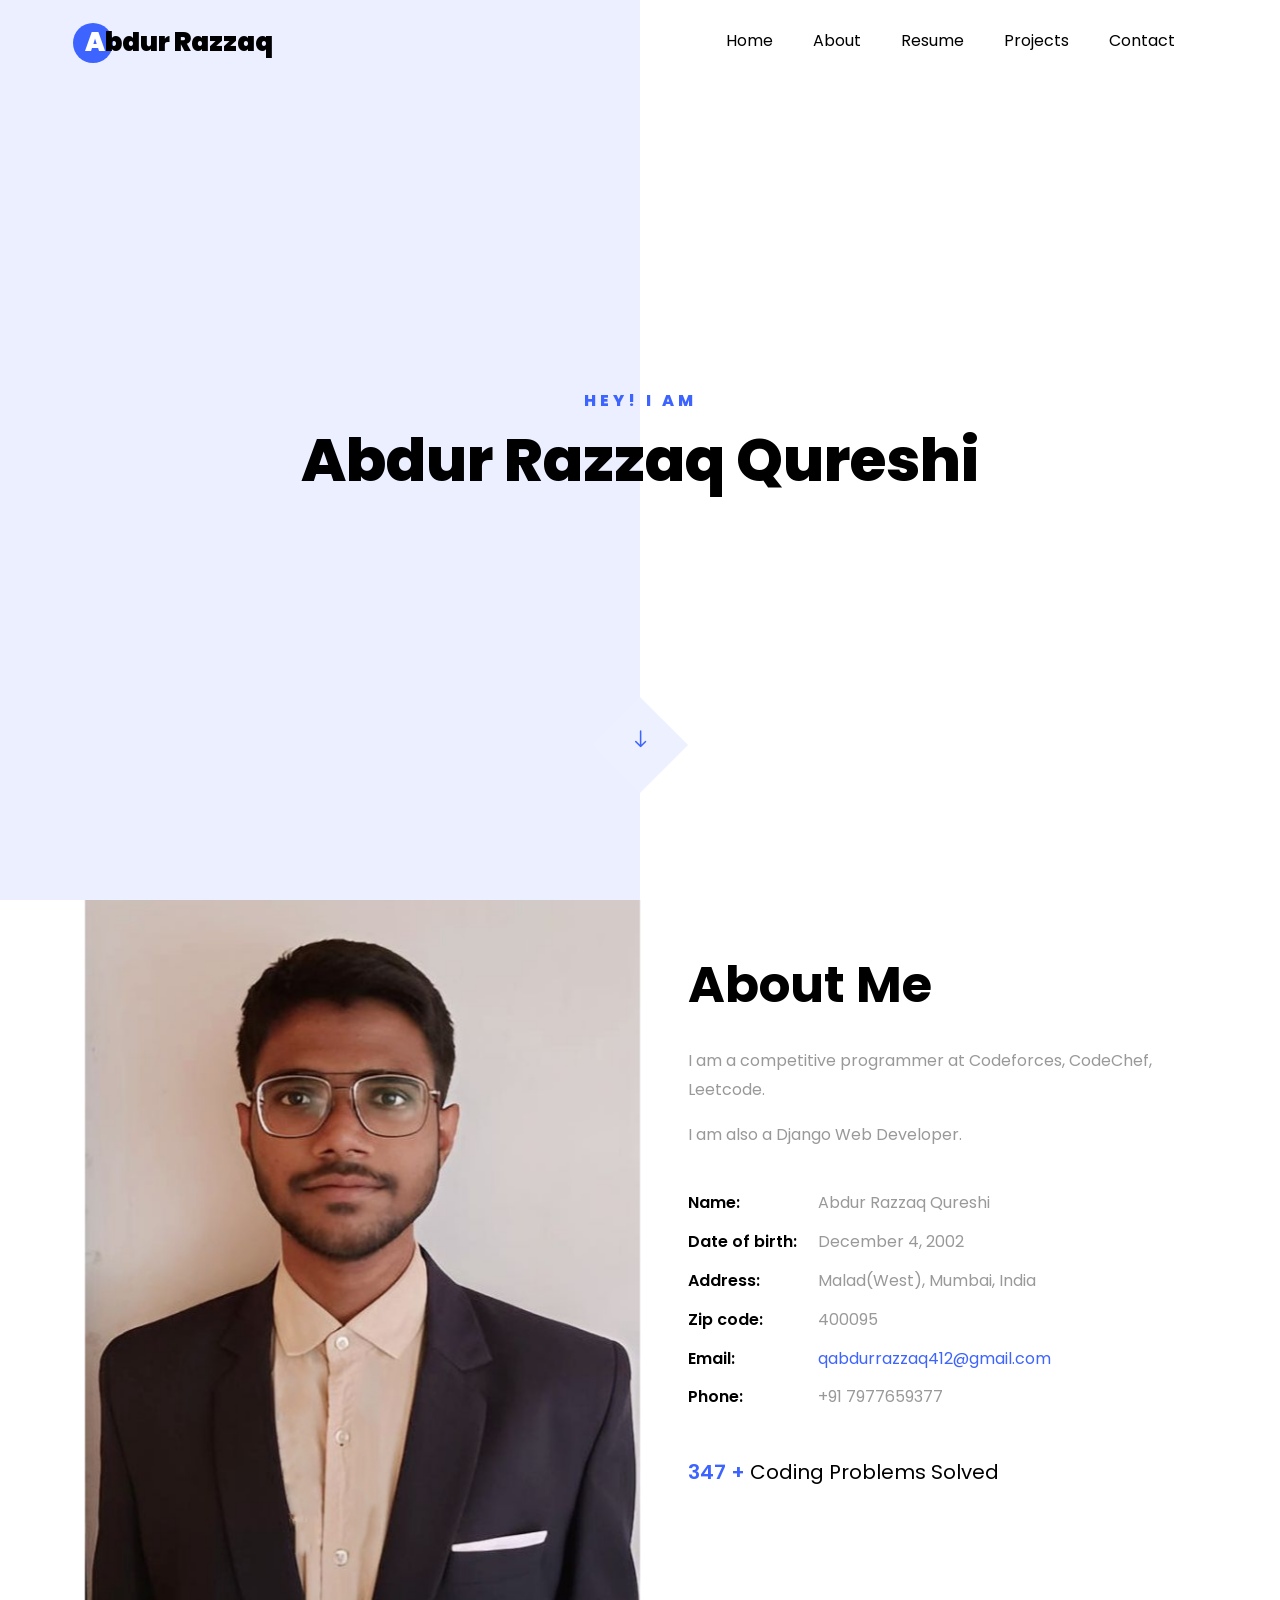
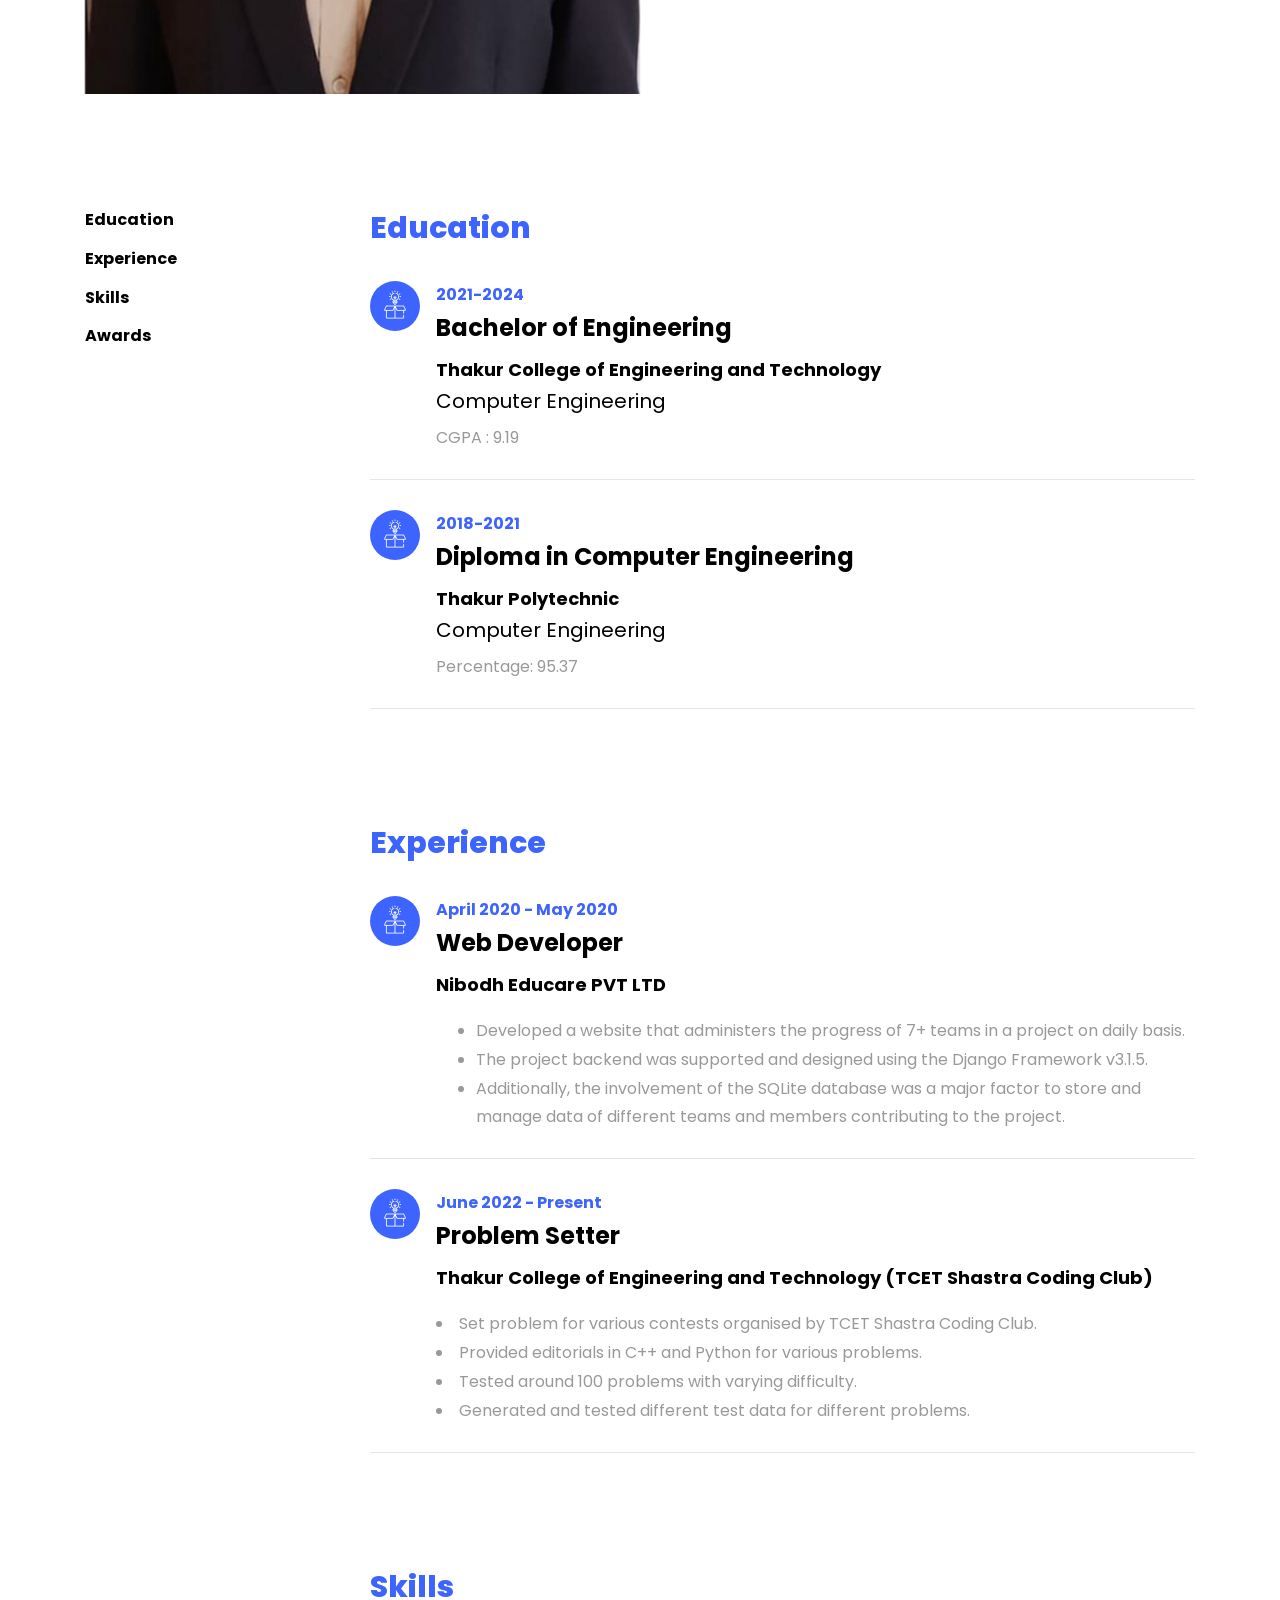
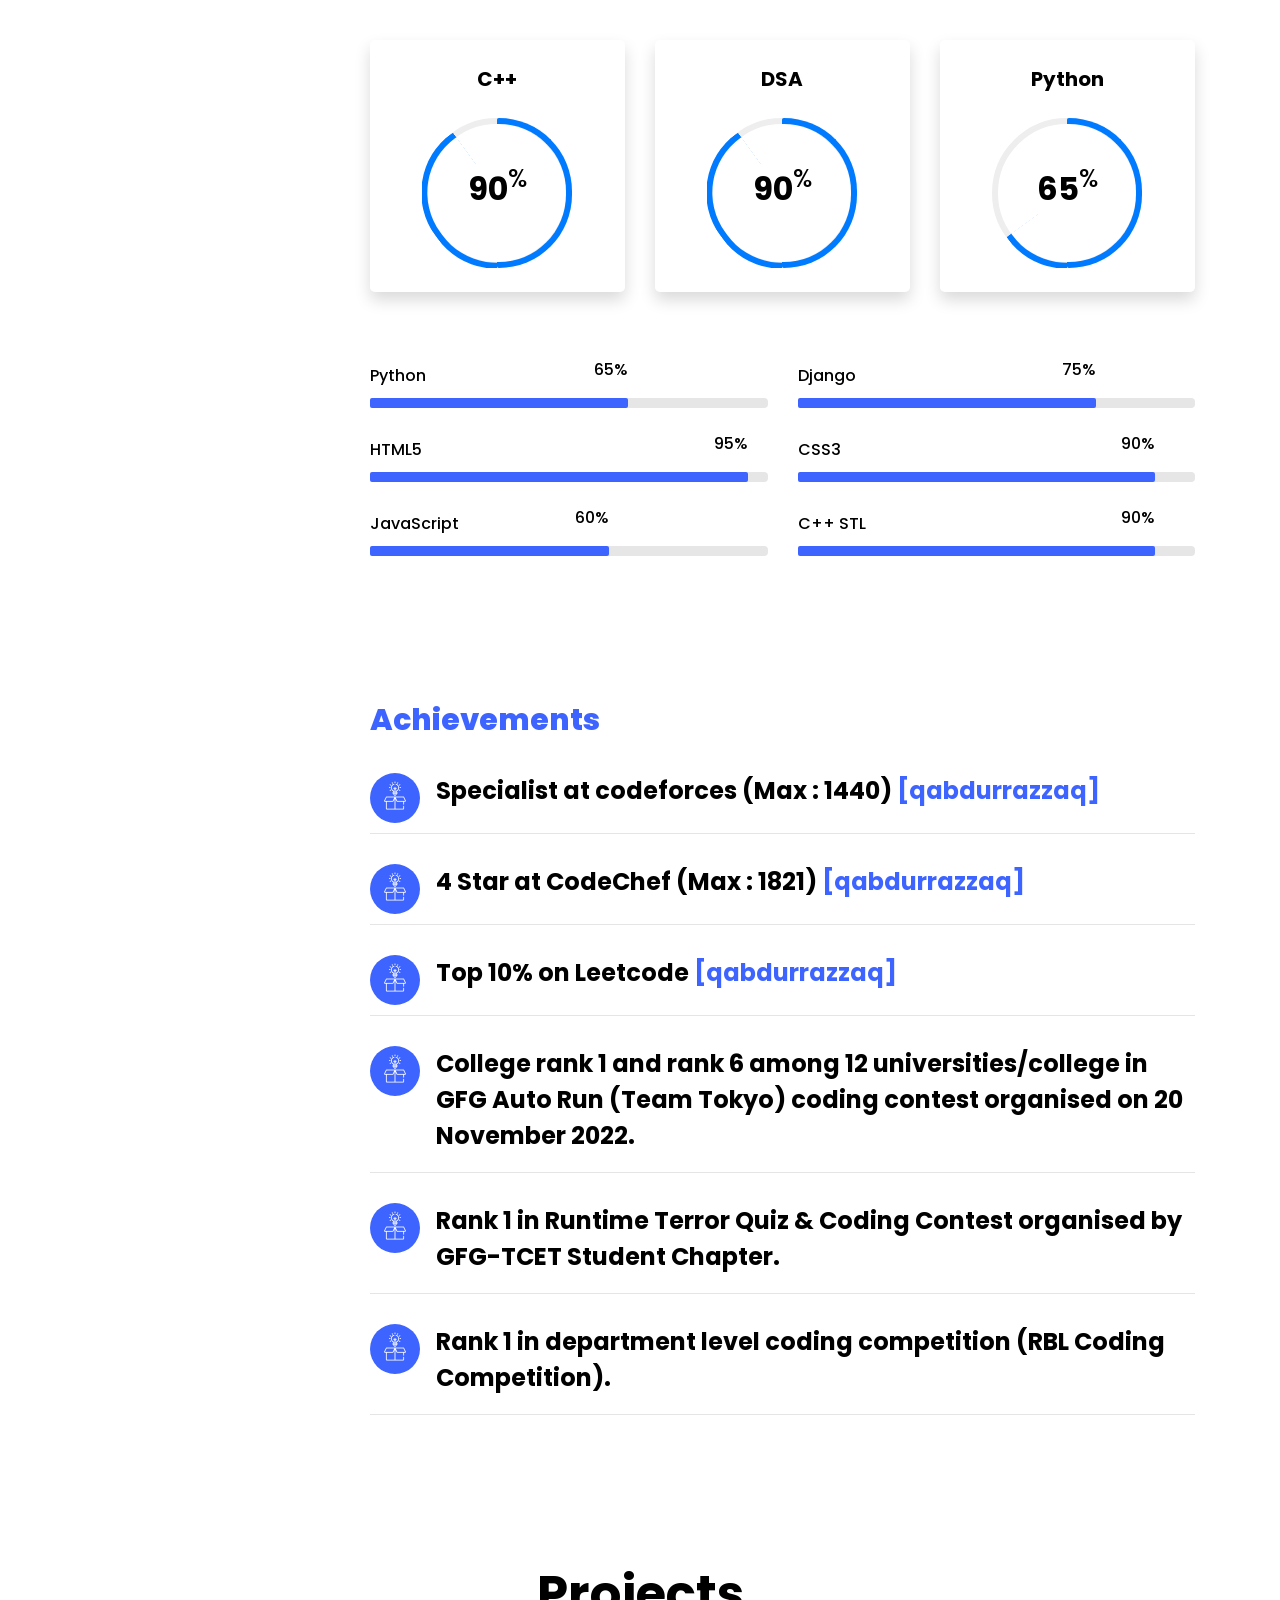
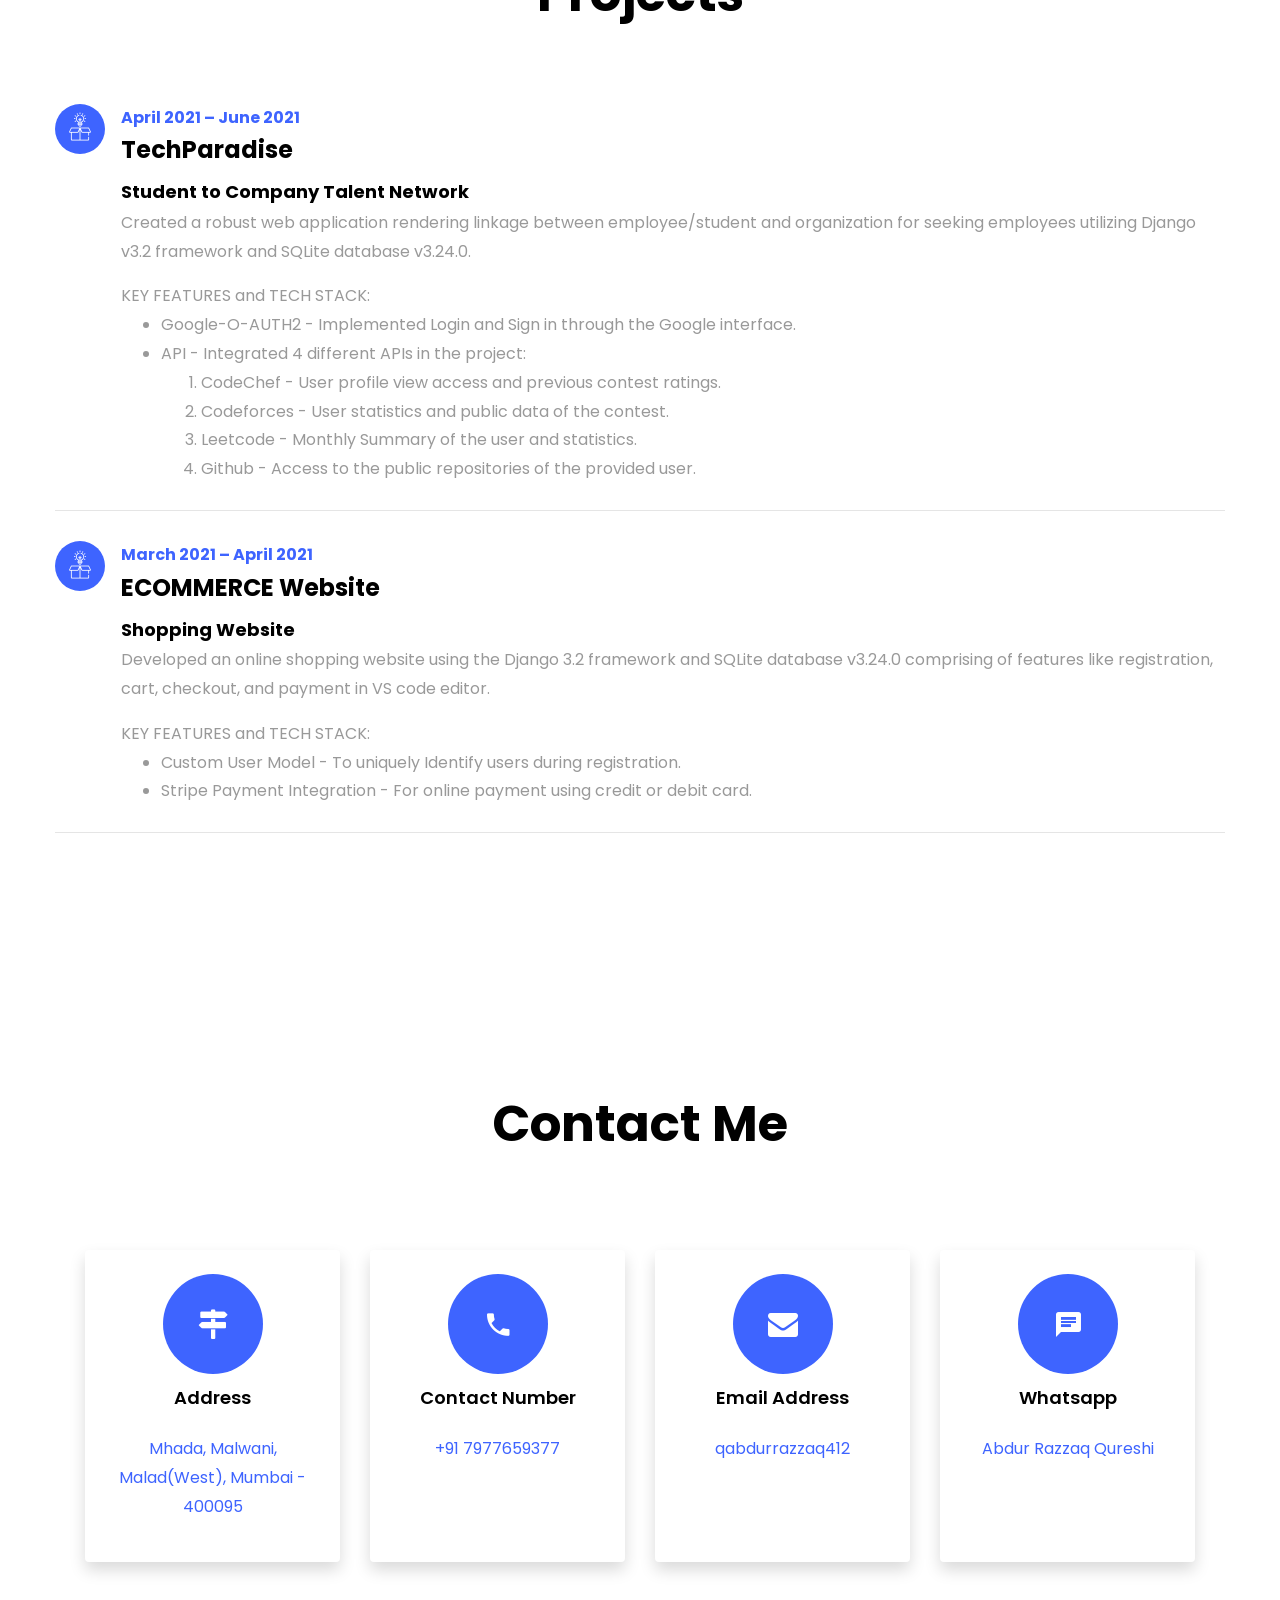
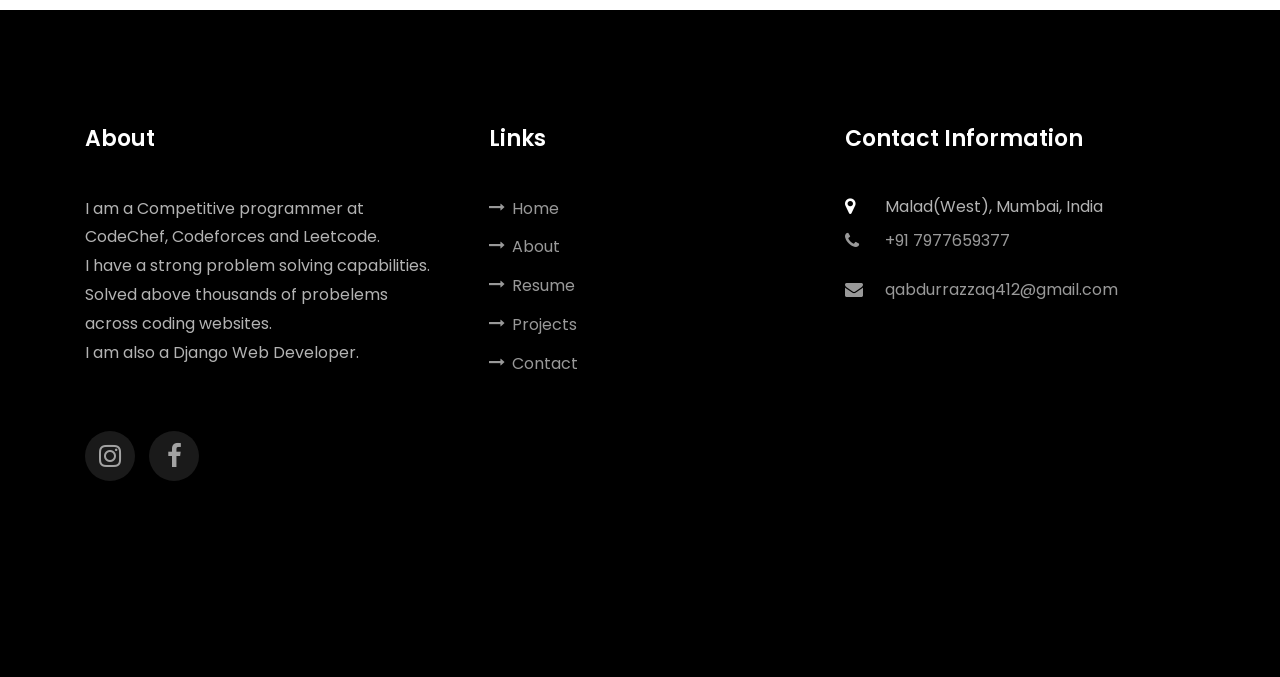
==== commit e31fd3b7: "add profile image" ====
--- a/index.html
+++ b/index.html
@@ -61,7 +61,7 @@
 <div class="col-md-6 col-lg-6 pl-md-5 py-5">
 <div class="row justify-content-start pb-3">
 <div class="col-md-12 heading-section ftco-animate">
-<h1 class="big">About</h1>
+<!-- <h1 class="big">About</h1> -->
 <h2 class="mb-4">About Me</h2>
 <p>I am a competitive programmer at Codeforces, CodeChef, Leetcode.</p>
 <p>I am also a Django Web Developer.</p>
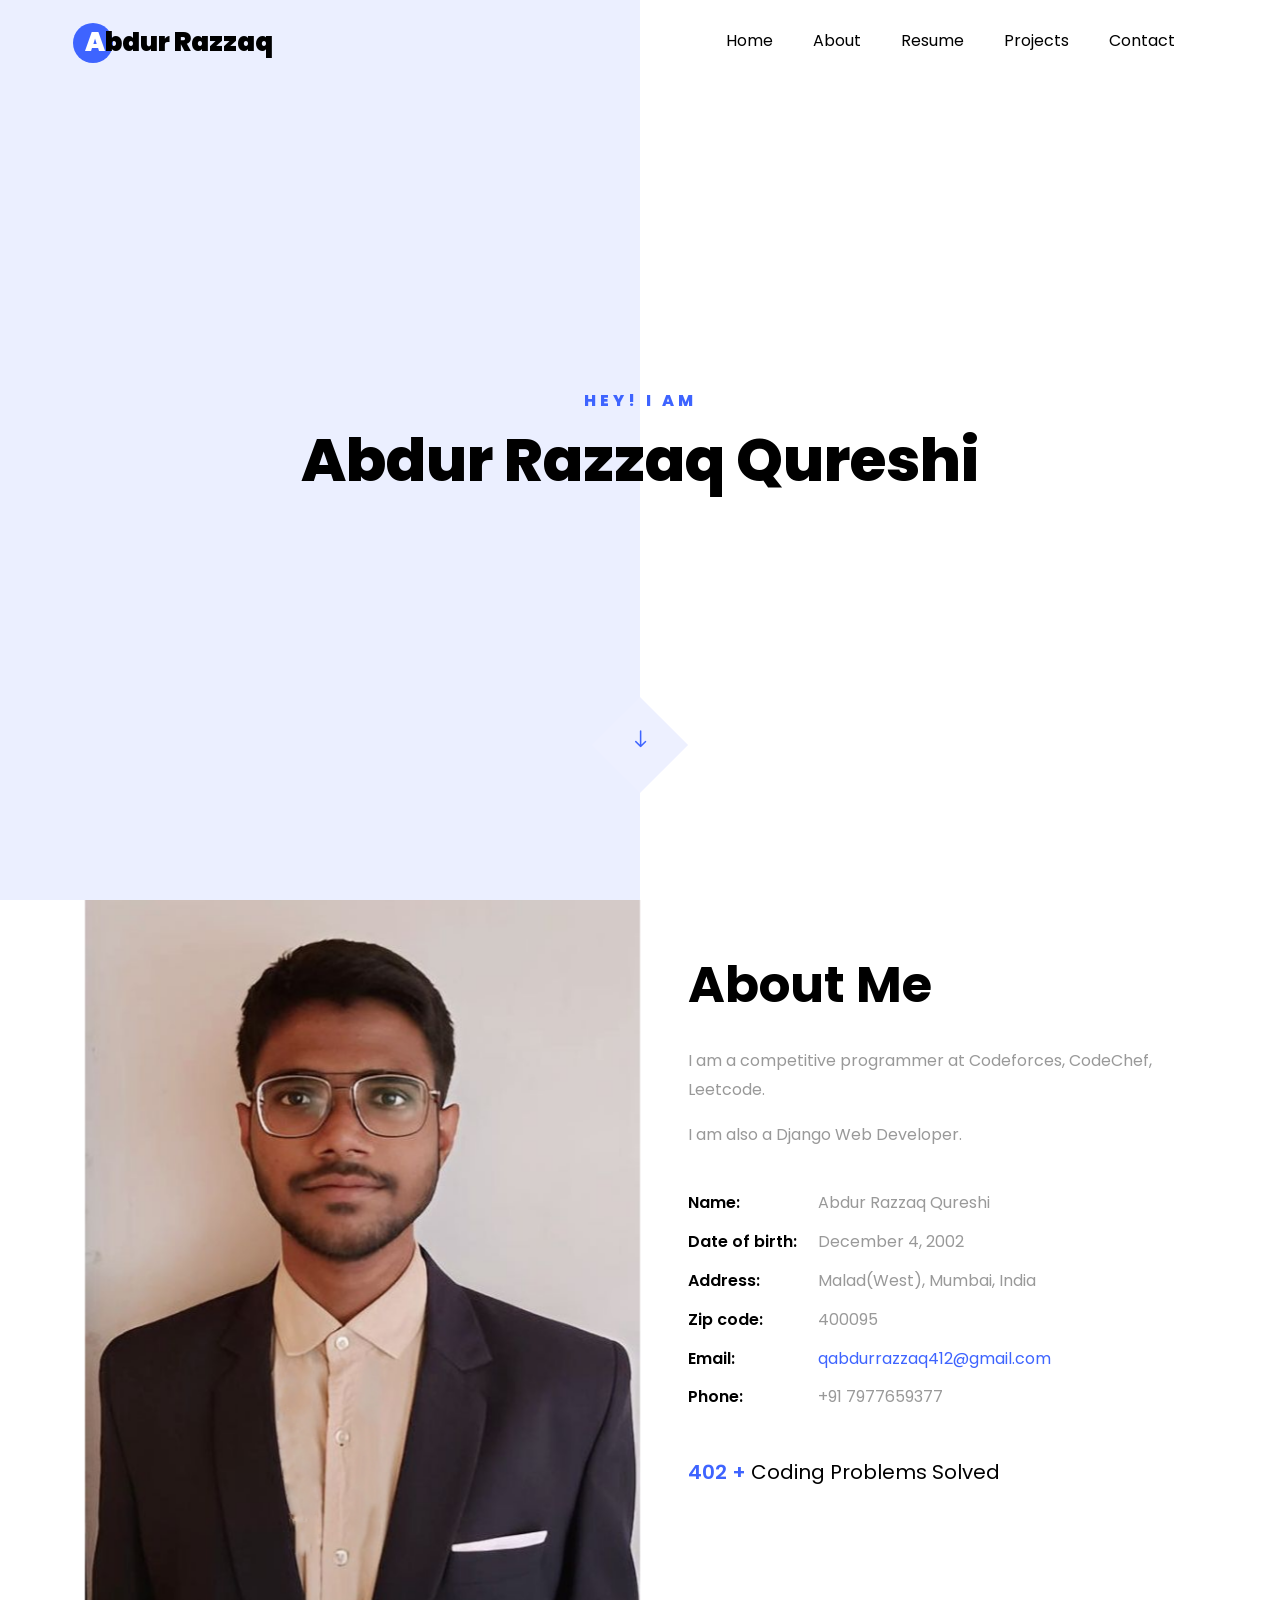
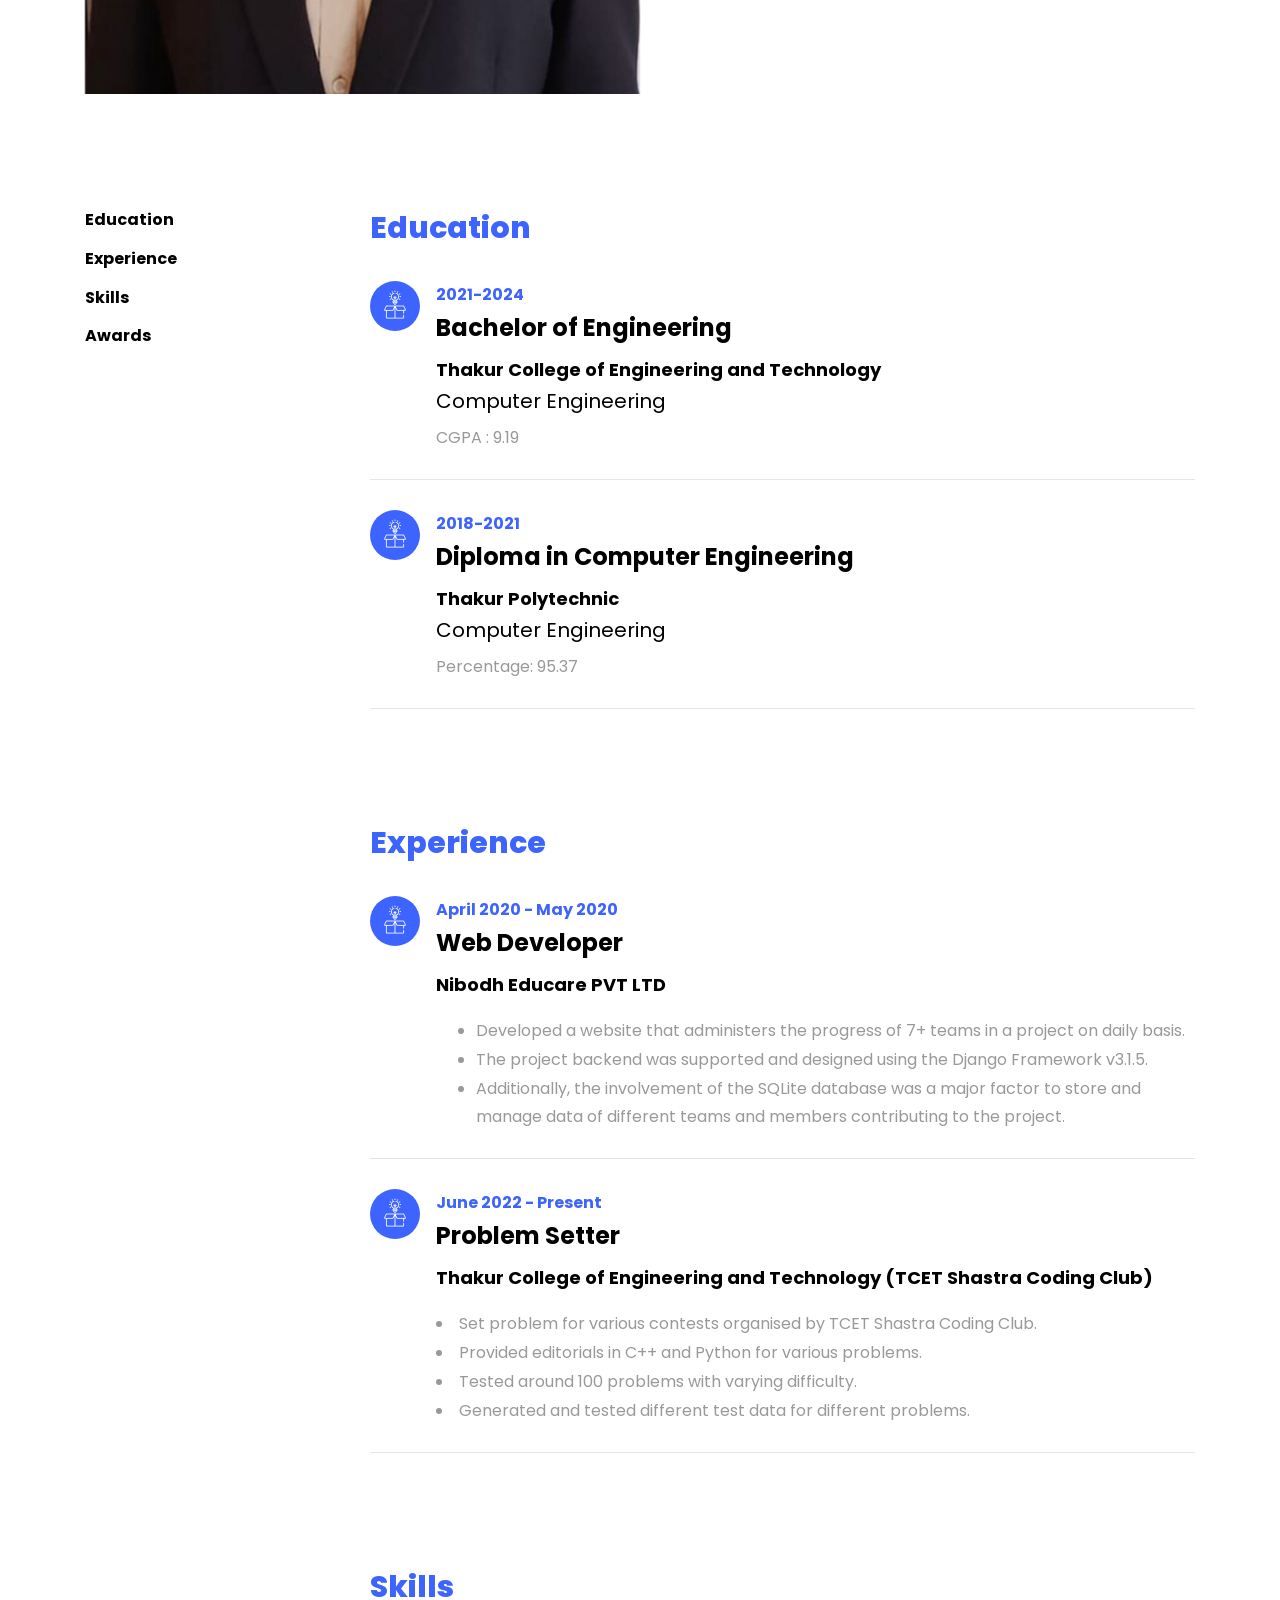
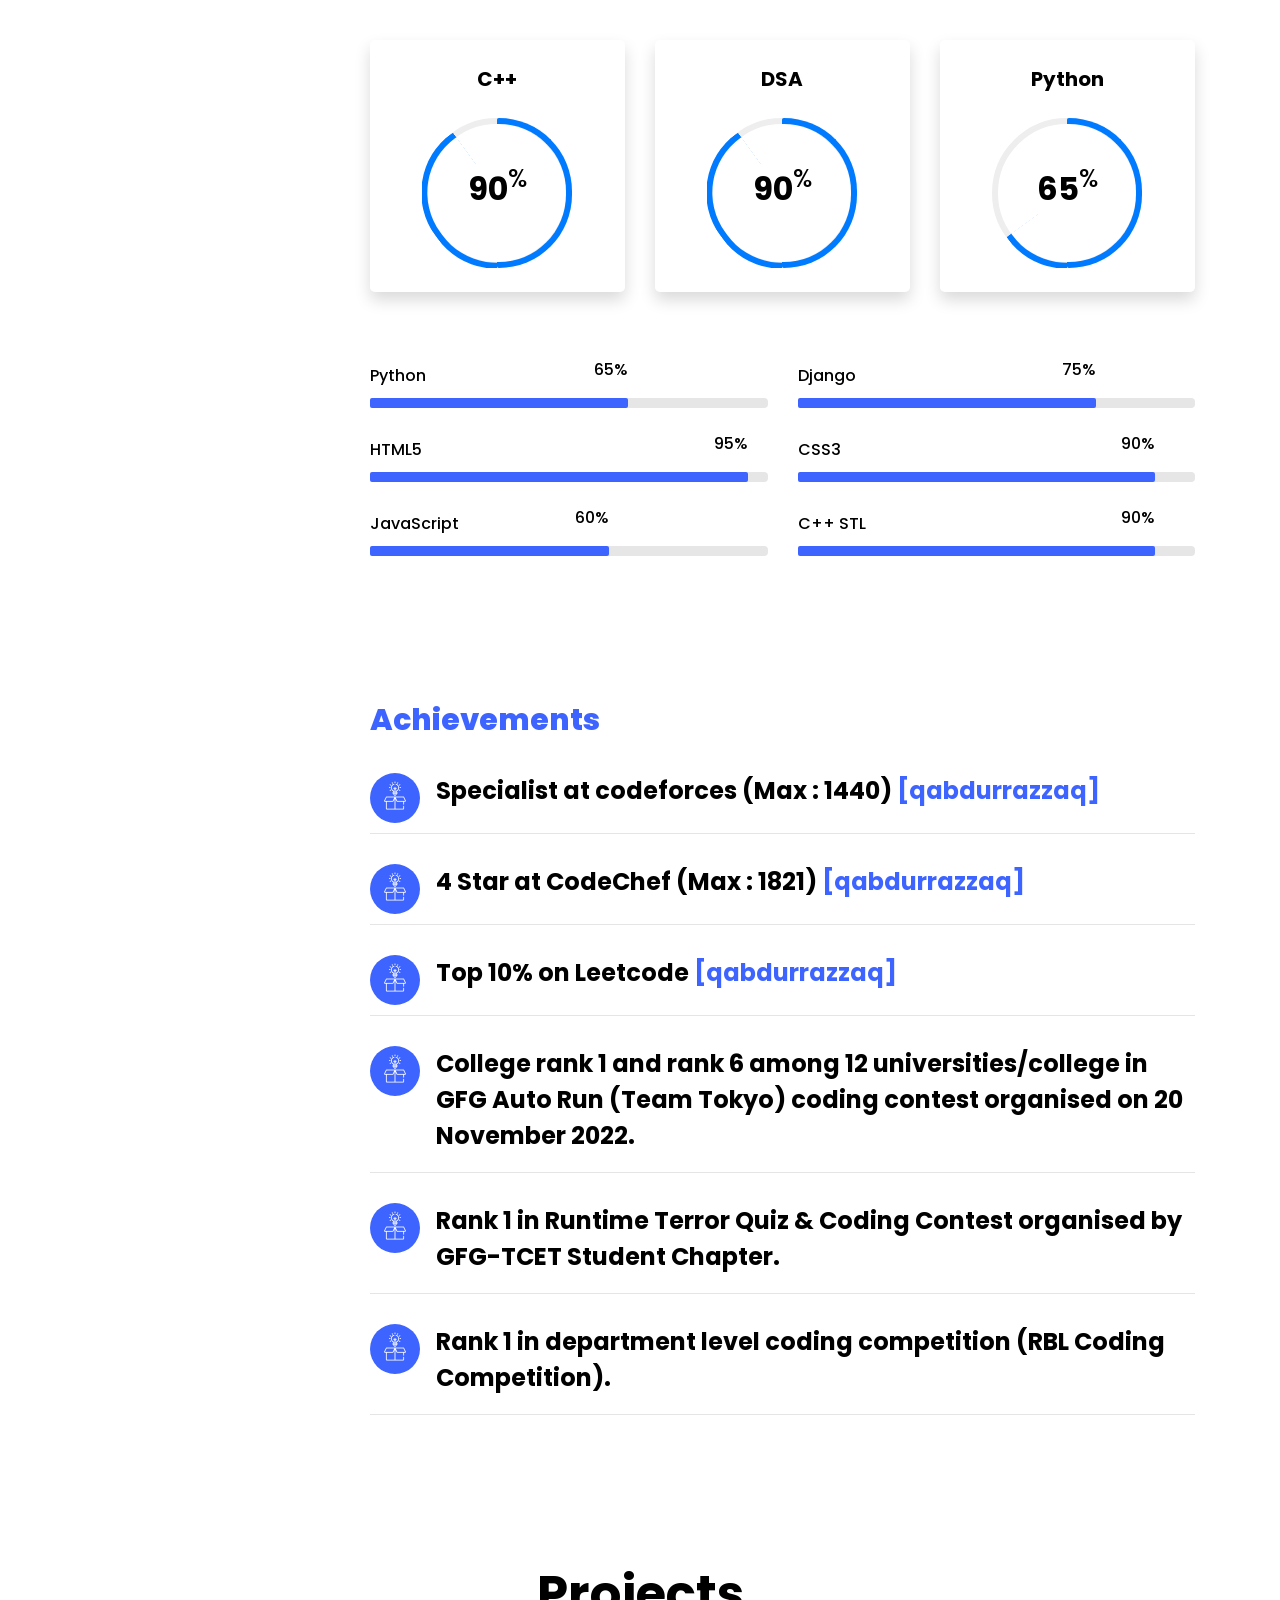
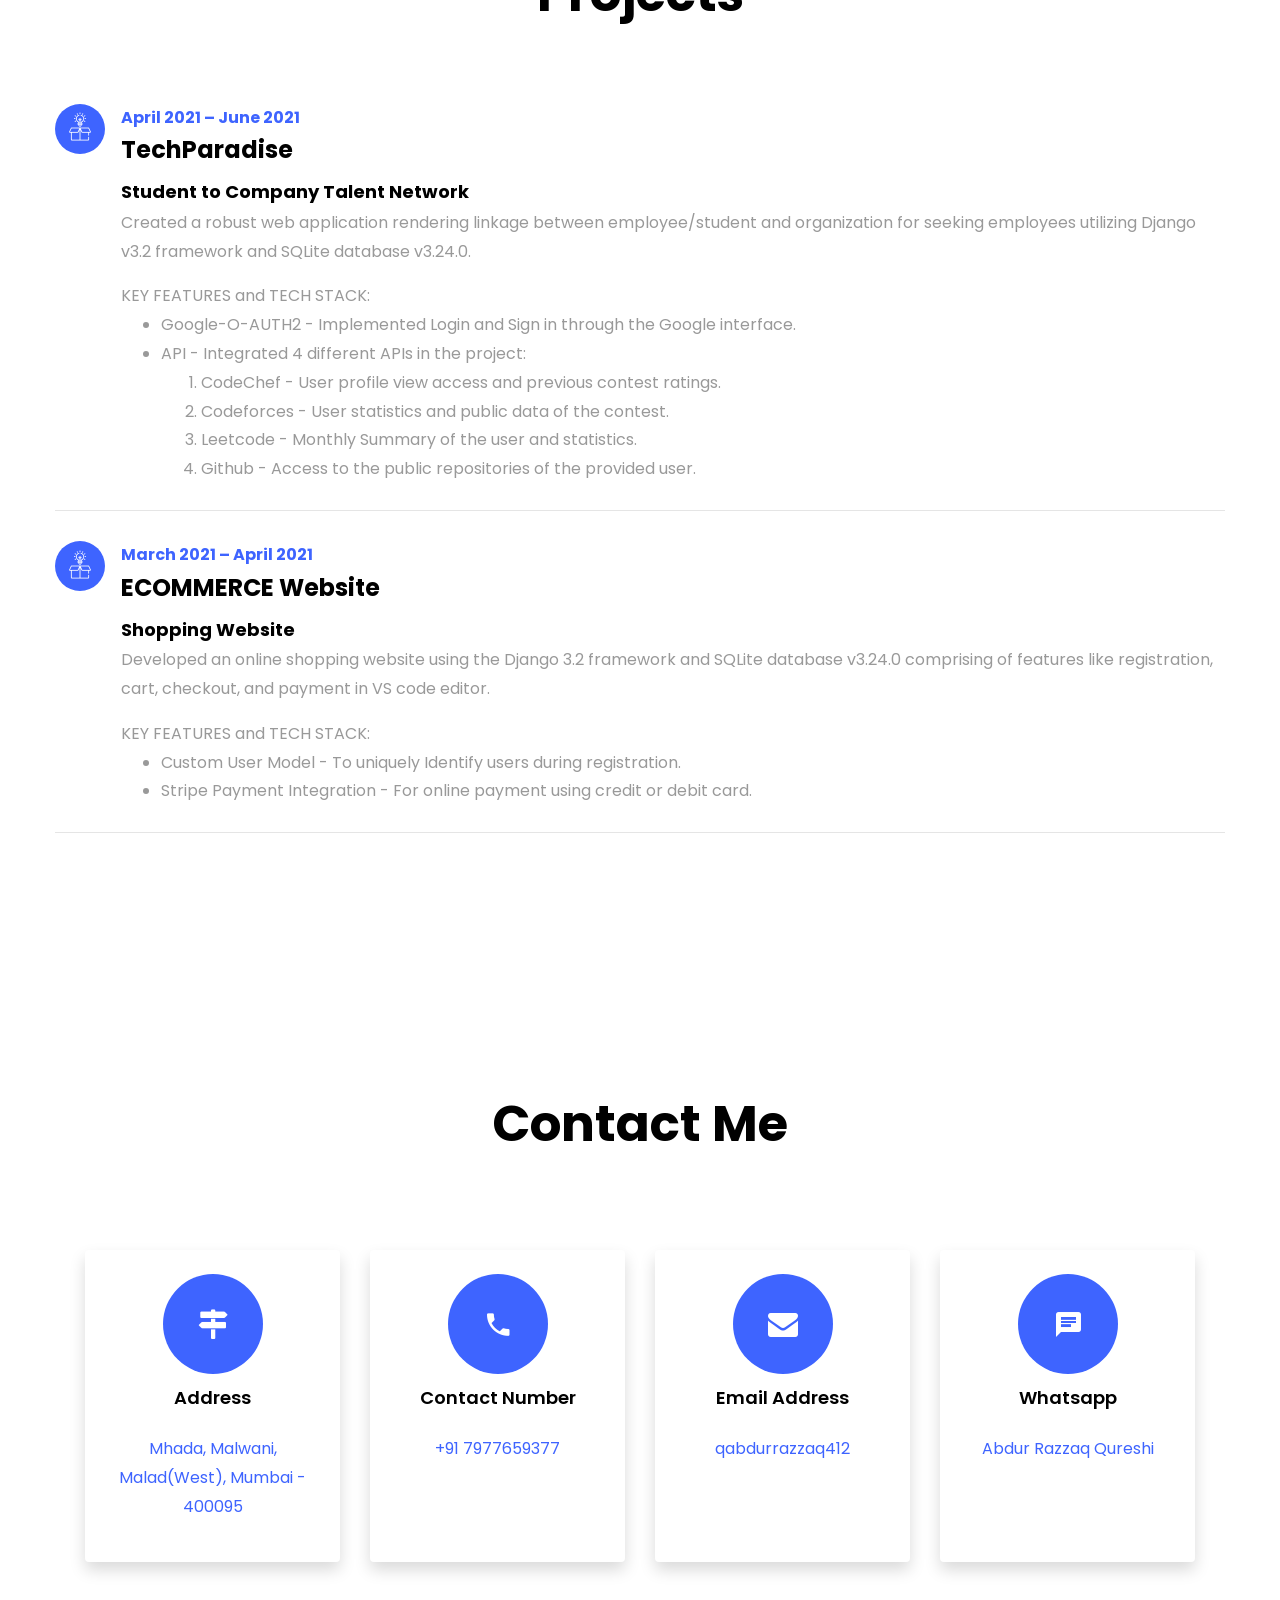
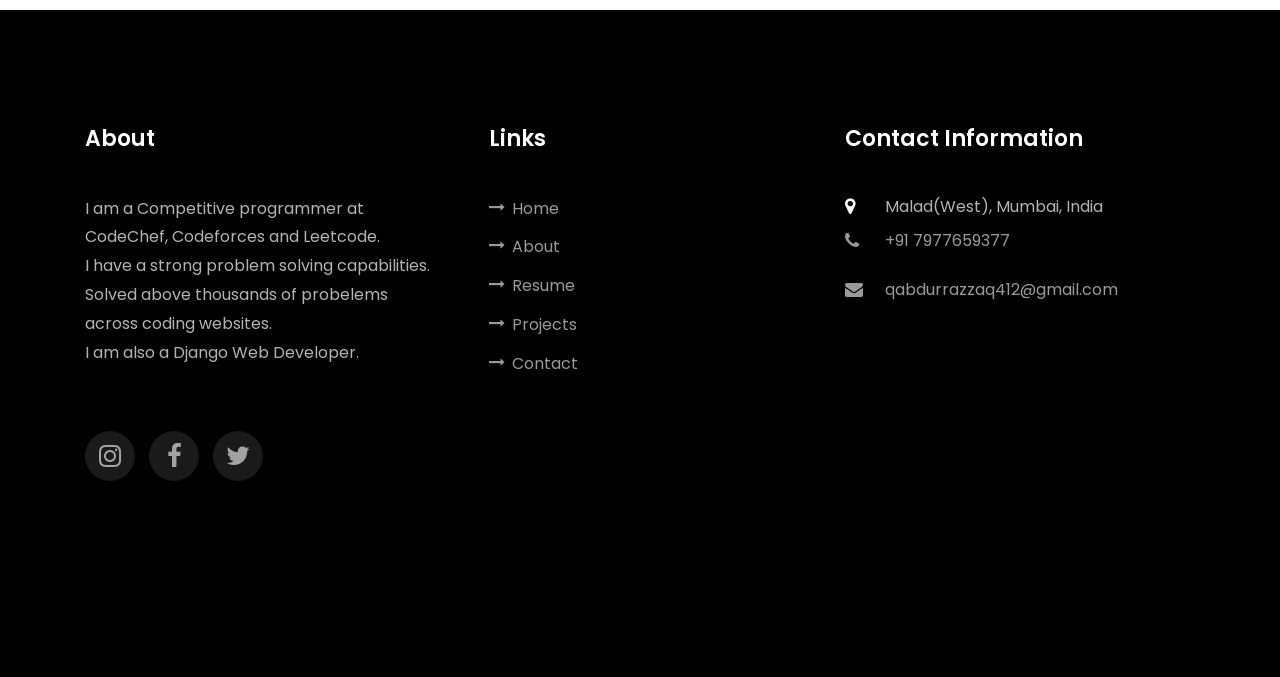
==== commit 1e8636bf: "responsive image" ====
--- a/index.html
+++ b/index.html
@@ -54,7 +54,7 @@
 <div class="img-about img d-flex align-items-stretch">
 <div class="overlay"></div>
 <div class="img d-flex align-self-stretch align-items-center">
-  <img src="images/profile.jpg" alt="" width="555px" />
+  <img src="images/profile.jpg" alt="" width="100%" />
 </div>
 </div>
 </div>
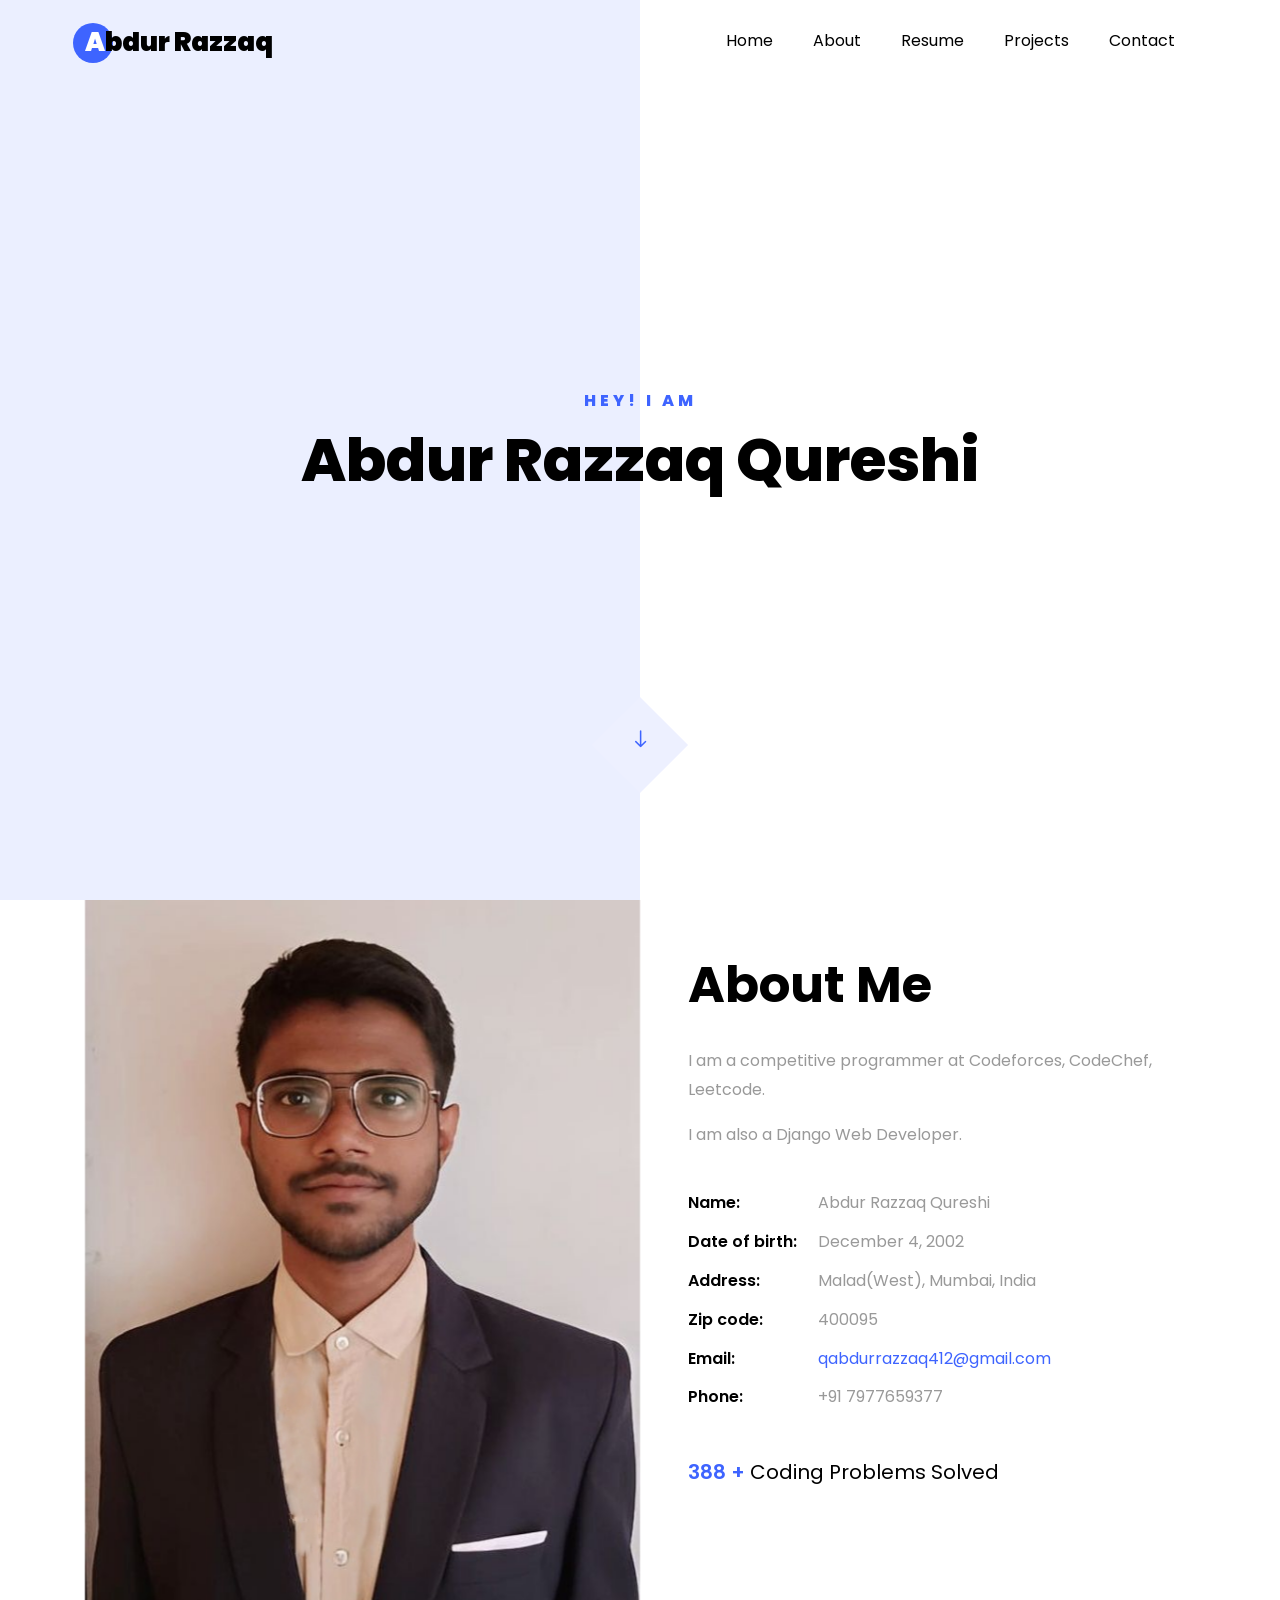
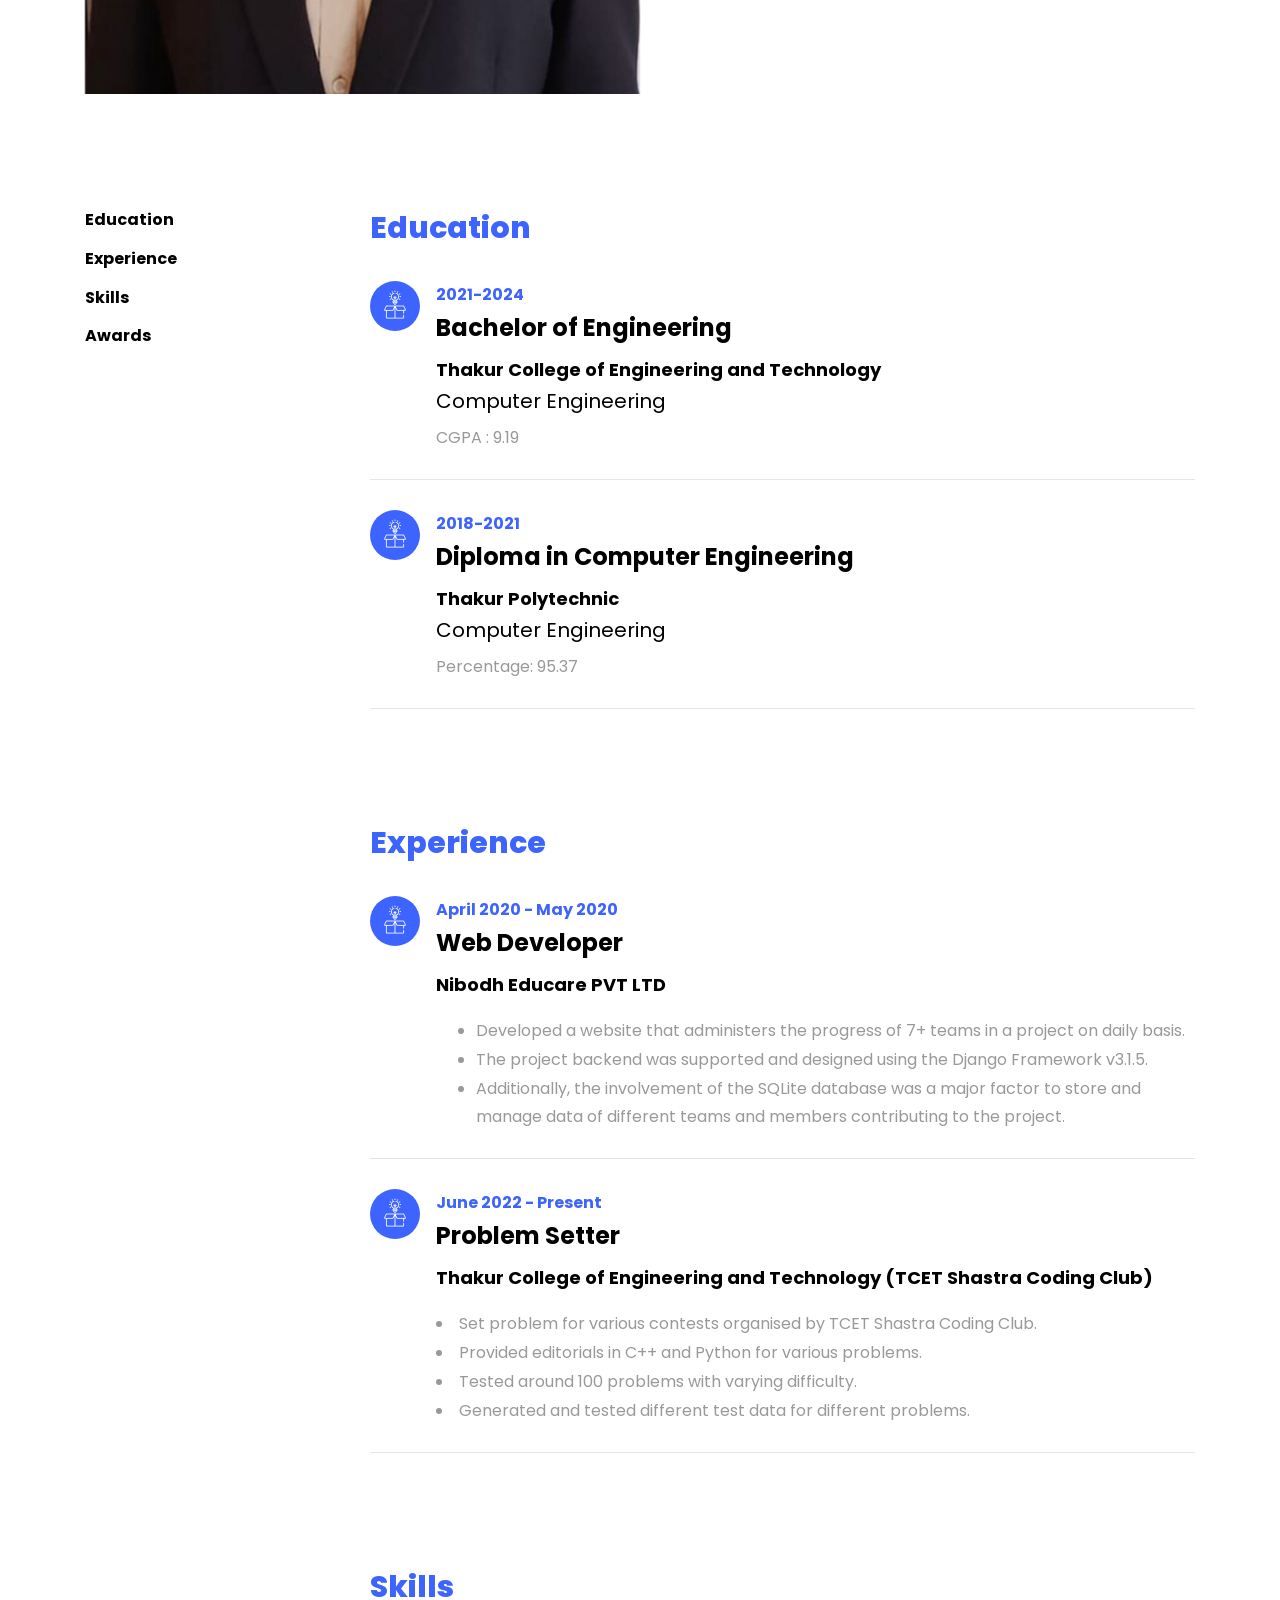
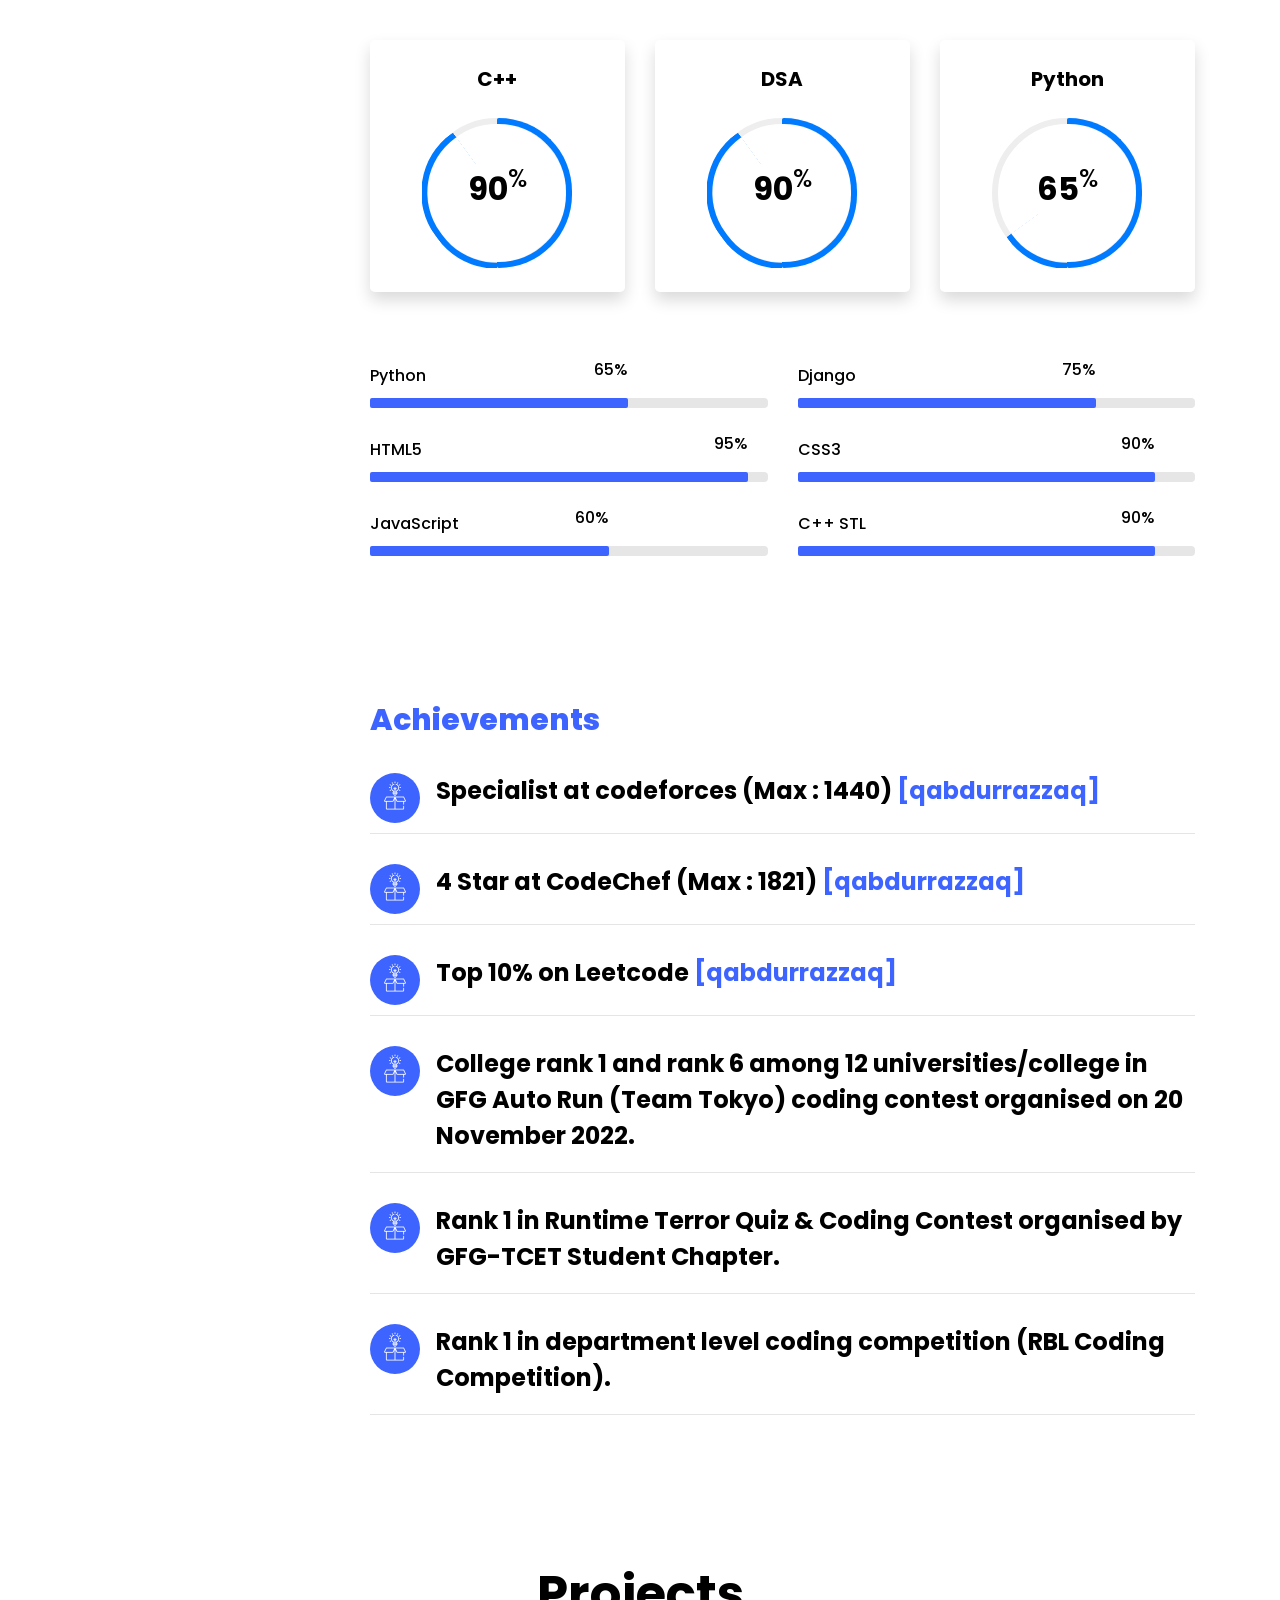
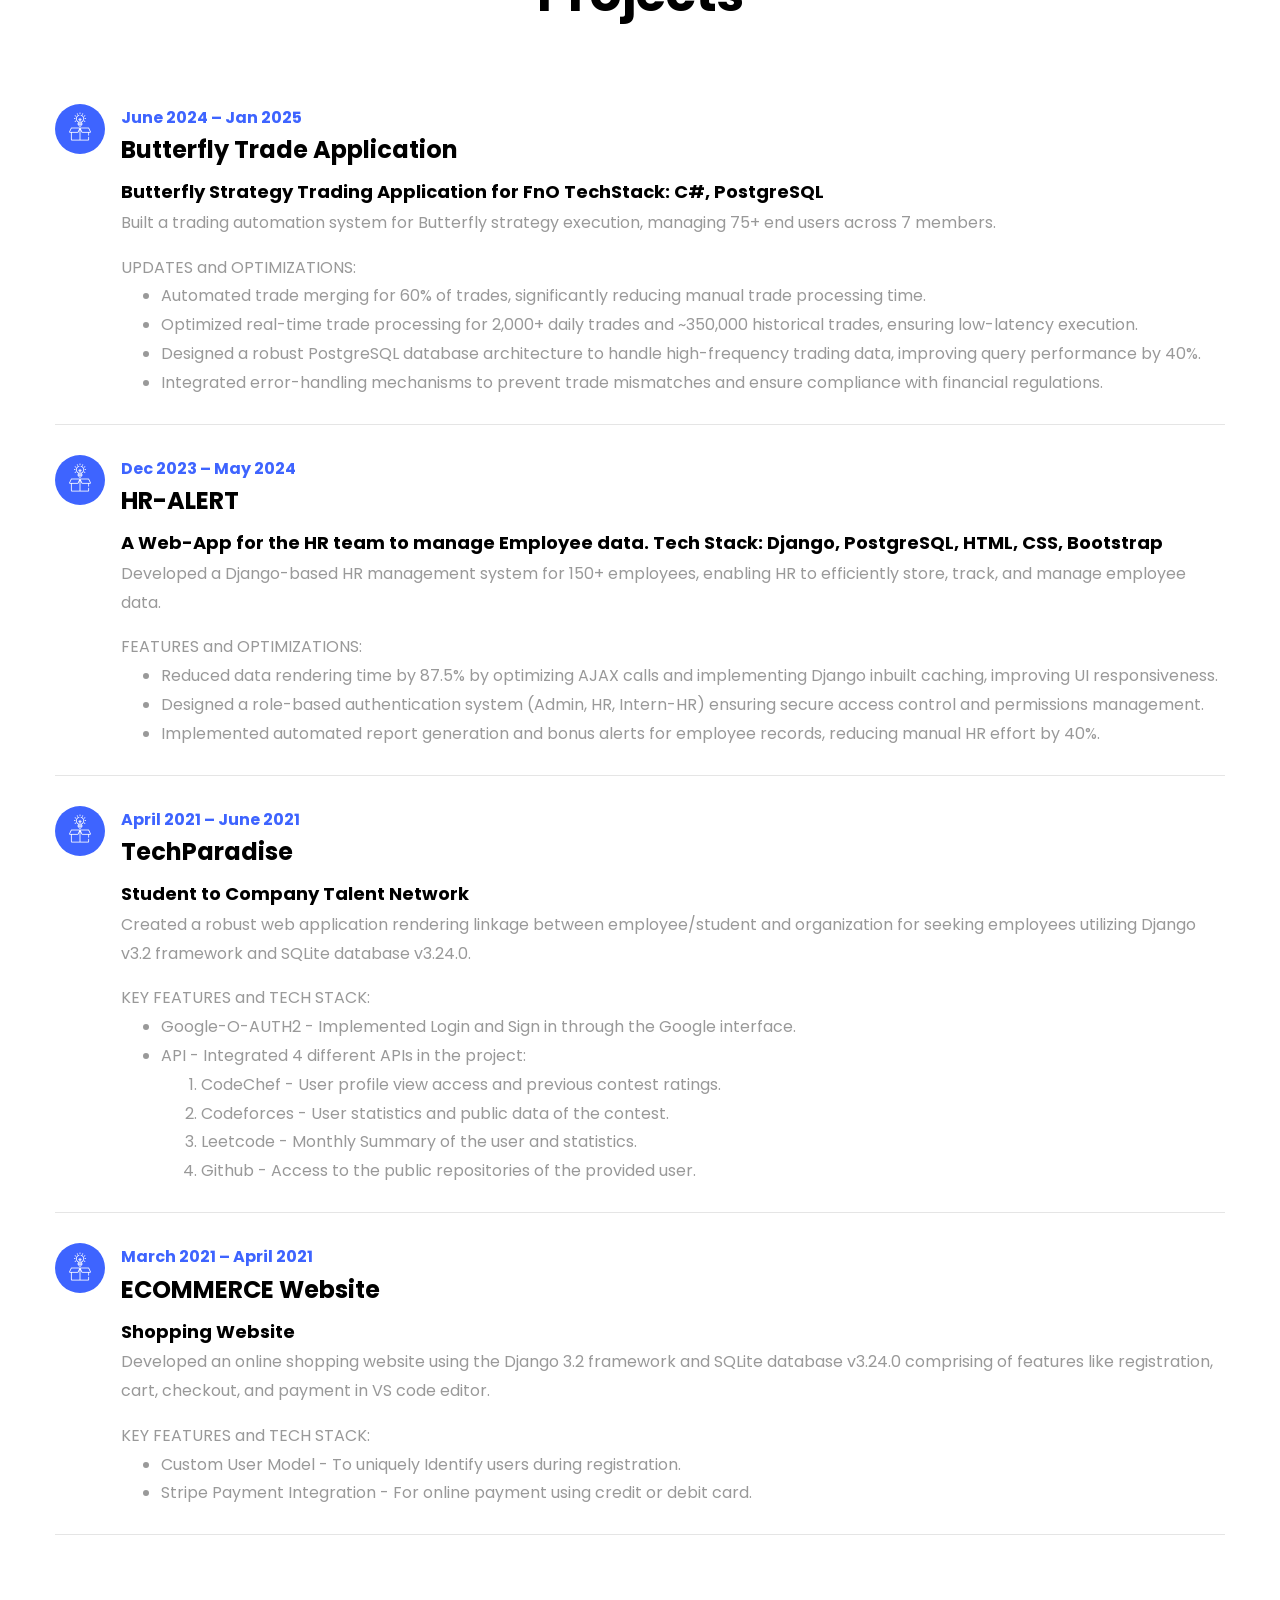
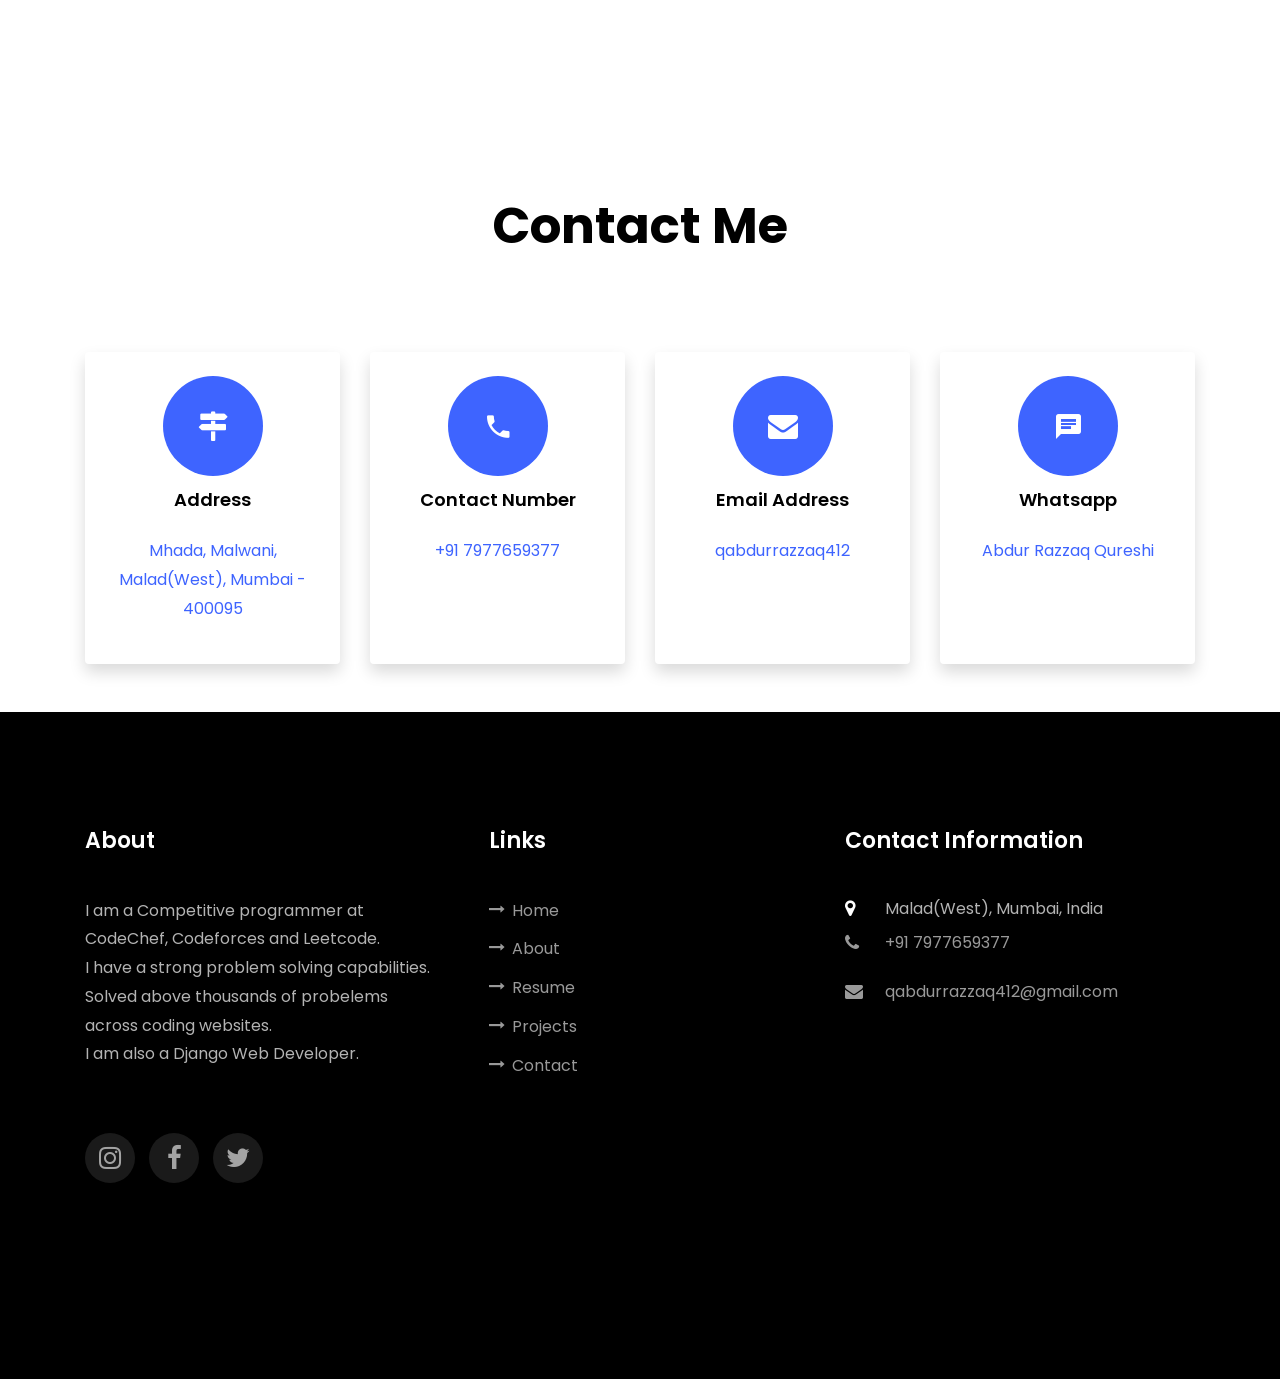
==== commit ce4b51a4: "Experience added" ====
--- a/index.html
+++ b/index.html
@@ -600,6 +600,67 @@
 <h2 class="mb-4">Projects</h2>
 <!-- <p>Far far away, behind the word mountains, far from the countries Vokalia and Consonantia</p> -->
 </div>
+</div>
+<div class="row">
+
+  <div class="resume-wrap d-flex ftco-animate">
+  <div class="icon d-flex align-items-center justify-content-center">
+  <span class="flaticon-ideas"></span>
+  </div>
+  <div class="text pl-3">
+  <span class="date">June 2024 – Jan 2025</span>
+  <h2>Butterfly Trade Application</h2>
+  <span class="position">Butterfly Strategy Trading Application for FnO</span>
+  <span class="position">TechStack: C#, PostgreSQL</span>
+  <p>
+    Built a trading automation system for Butterfly strategy execution, managing 75+ end users across 7 members.</p>
+    UPDATES and OPTIMIZATIONS:
+    <ul>
+      <li>
+        Automated trade merging for 60% of trades, significantly reducing manual trade processing time.
+      </li>
+      <li>
+        Optimized real-time trade processing for 2,000+ daily trades and ~350,000 historical trades, ensuring low-latency execution.
+      </li>
+      <li>
+        Designed a robust PostgreSQL database architecture to handle high-frequency trading data, improving query performance by 40%.
+      </li>
+      <li>
+        Integrated error-handling mechanisms to prevent trade mismatches and ensure compliance with financial regulations.
+      </li>
+    </ul>
+  </p>
+  </div>
+  </div>
+</div>
+<div class="row">
+
+  <div class="resume-wrap d-flex ftco-animate">
+  <div class="icon d-flex align-items-center justify-content-center">
+  <span class="flaticon-ideas"></span>
+  </div>
+  <div class="text pl-3">
+  <span class="date">Dec 2023 – May 2024</span>
+  <h2>HR-ALERT</h2>
+  <span class="position">A Web-App for the HR team to manage Employee data.</span>
+  <span class="position">Tech Stack: Django, PostgreSQL, HTML, CSS, Bootstrap</span>
+  <p>
+    Developed a Django-based HR management system for 150+ employees, enabling HR to efficiently store, track, and manage employee data.</p>
+    FEATURES and OPTIMIZATIONS:
+    <ul>
+      <li>
+        Reduced data rendering time by 87.5% by optimizing AJAX calls and implementing Django inbuilt caching, improving UI responsiveness.
+      </li>
+      <li>
+        Designed a role-based authentication system (Admin, HR, Intern-HR) ensuring secure access control and permissions management.
+      </li>
+      <li>
+        Implemented automated report generation and bonus alerts for employee records, reducing manual HR effort by 40%.
+      </li>
+    </ul>
+  </p>
+  </div>
+  </div>
 </div>
 <div class="row">
 
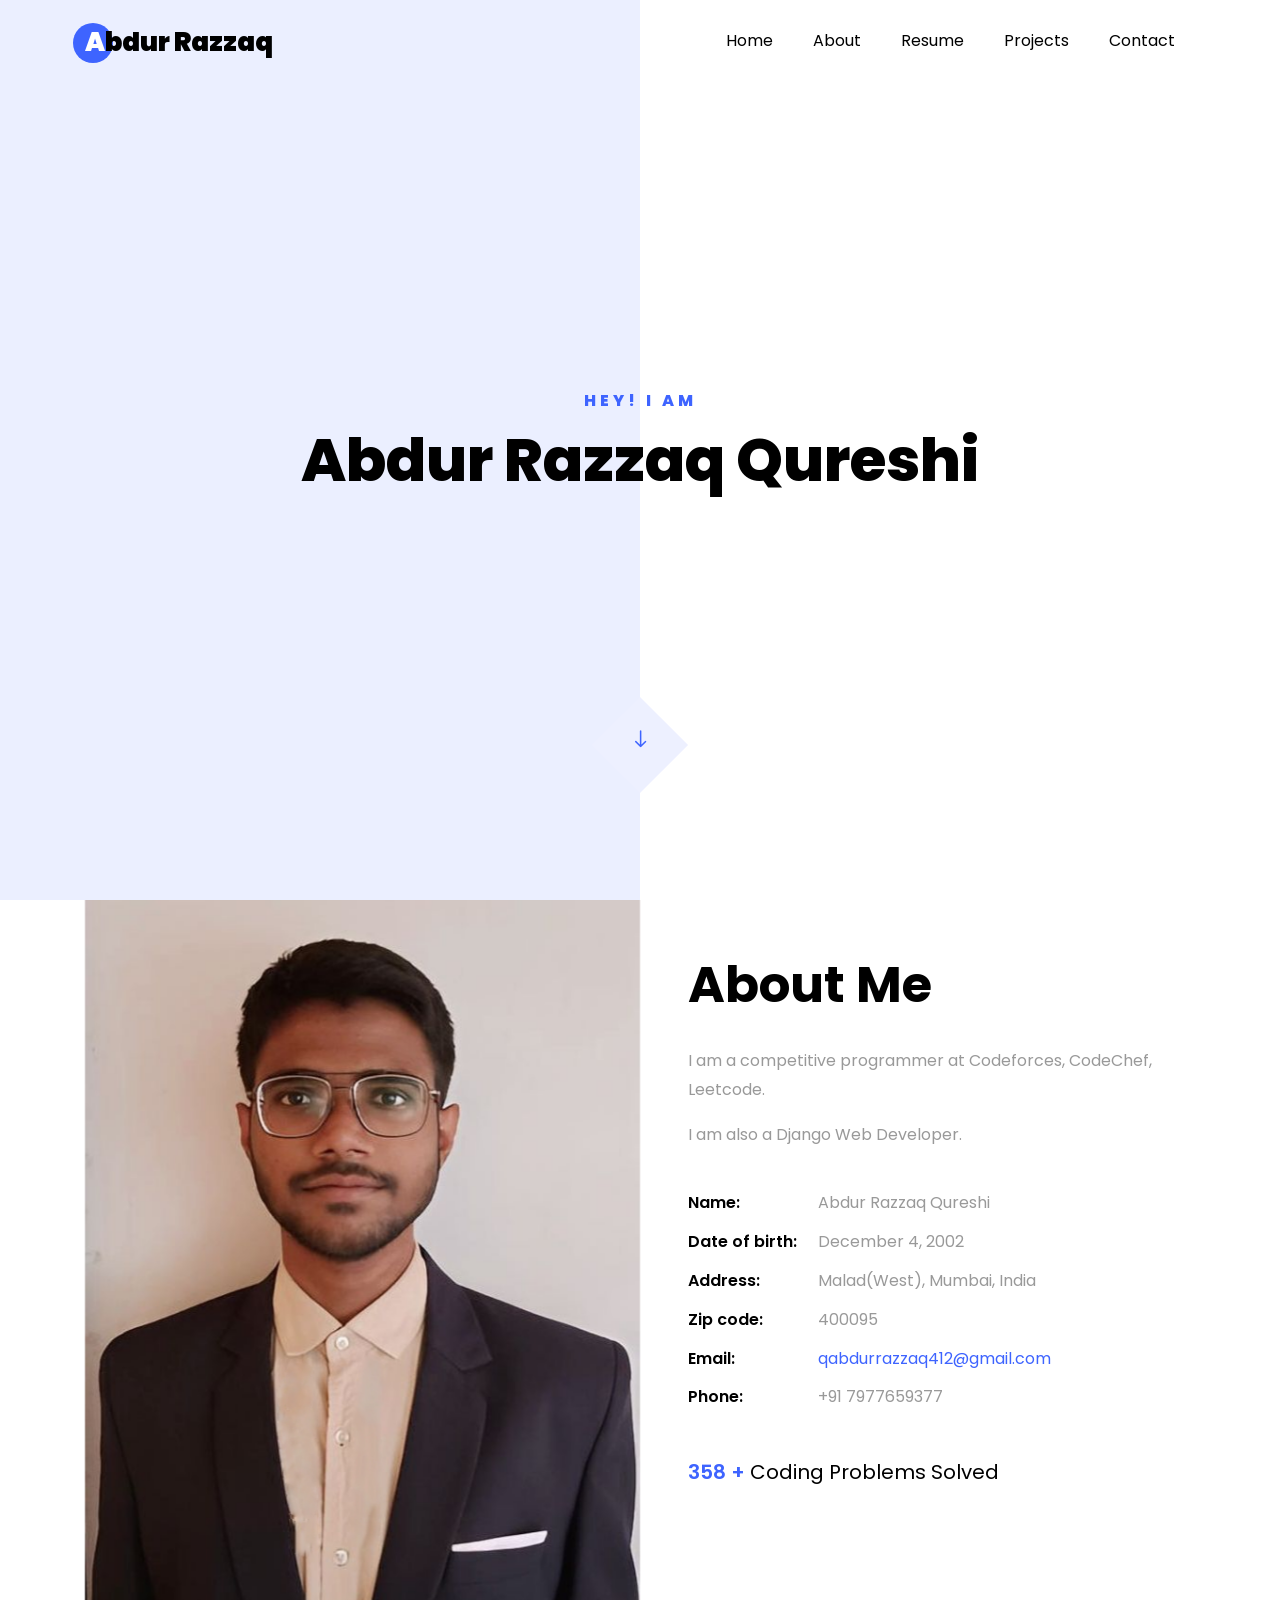
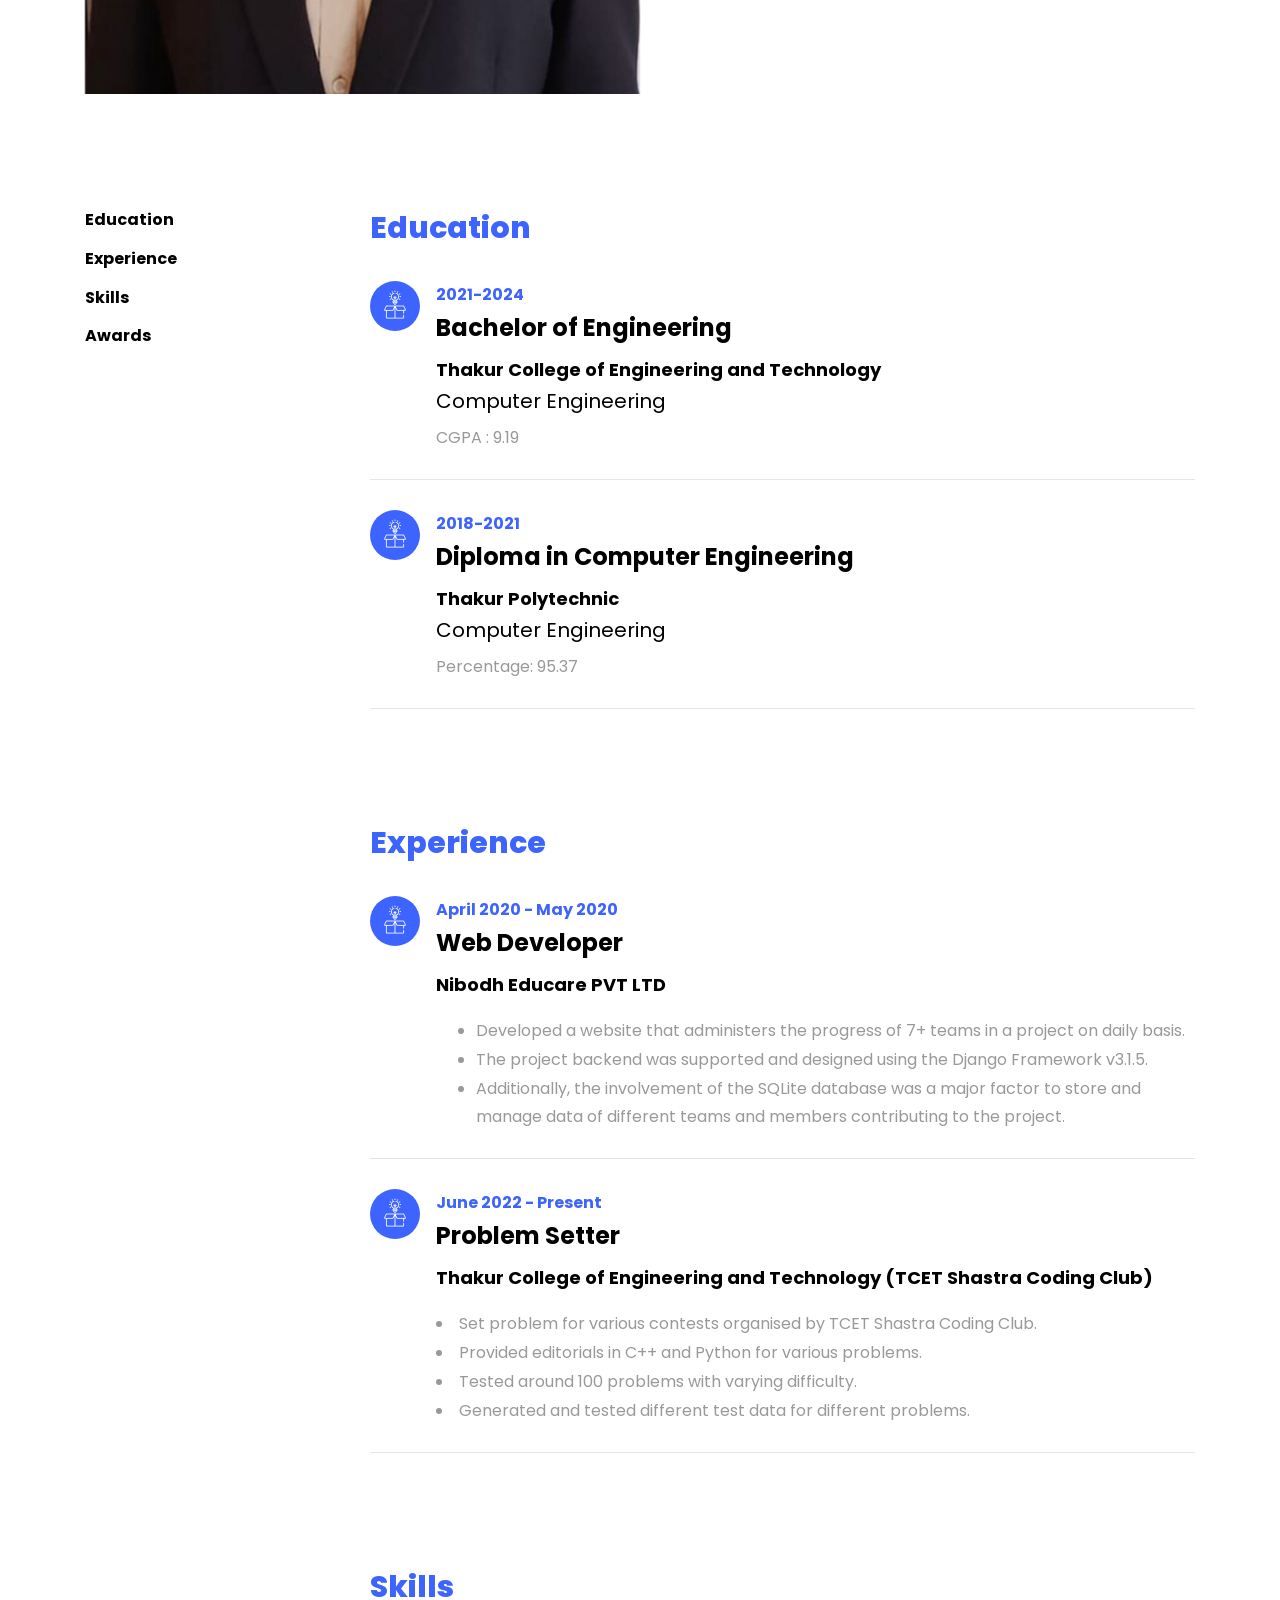
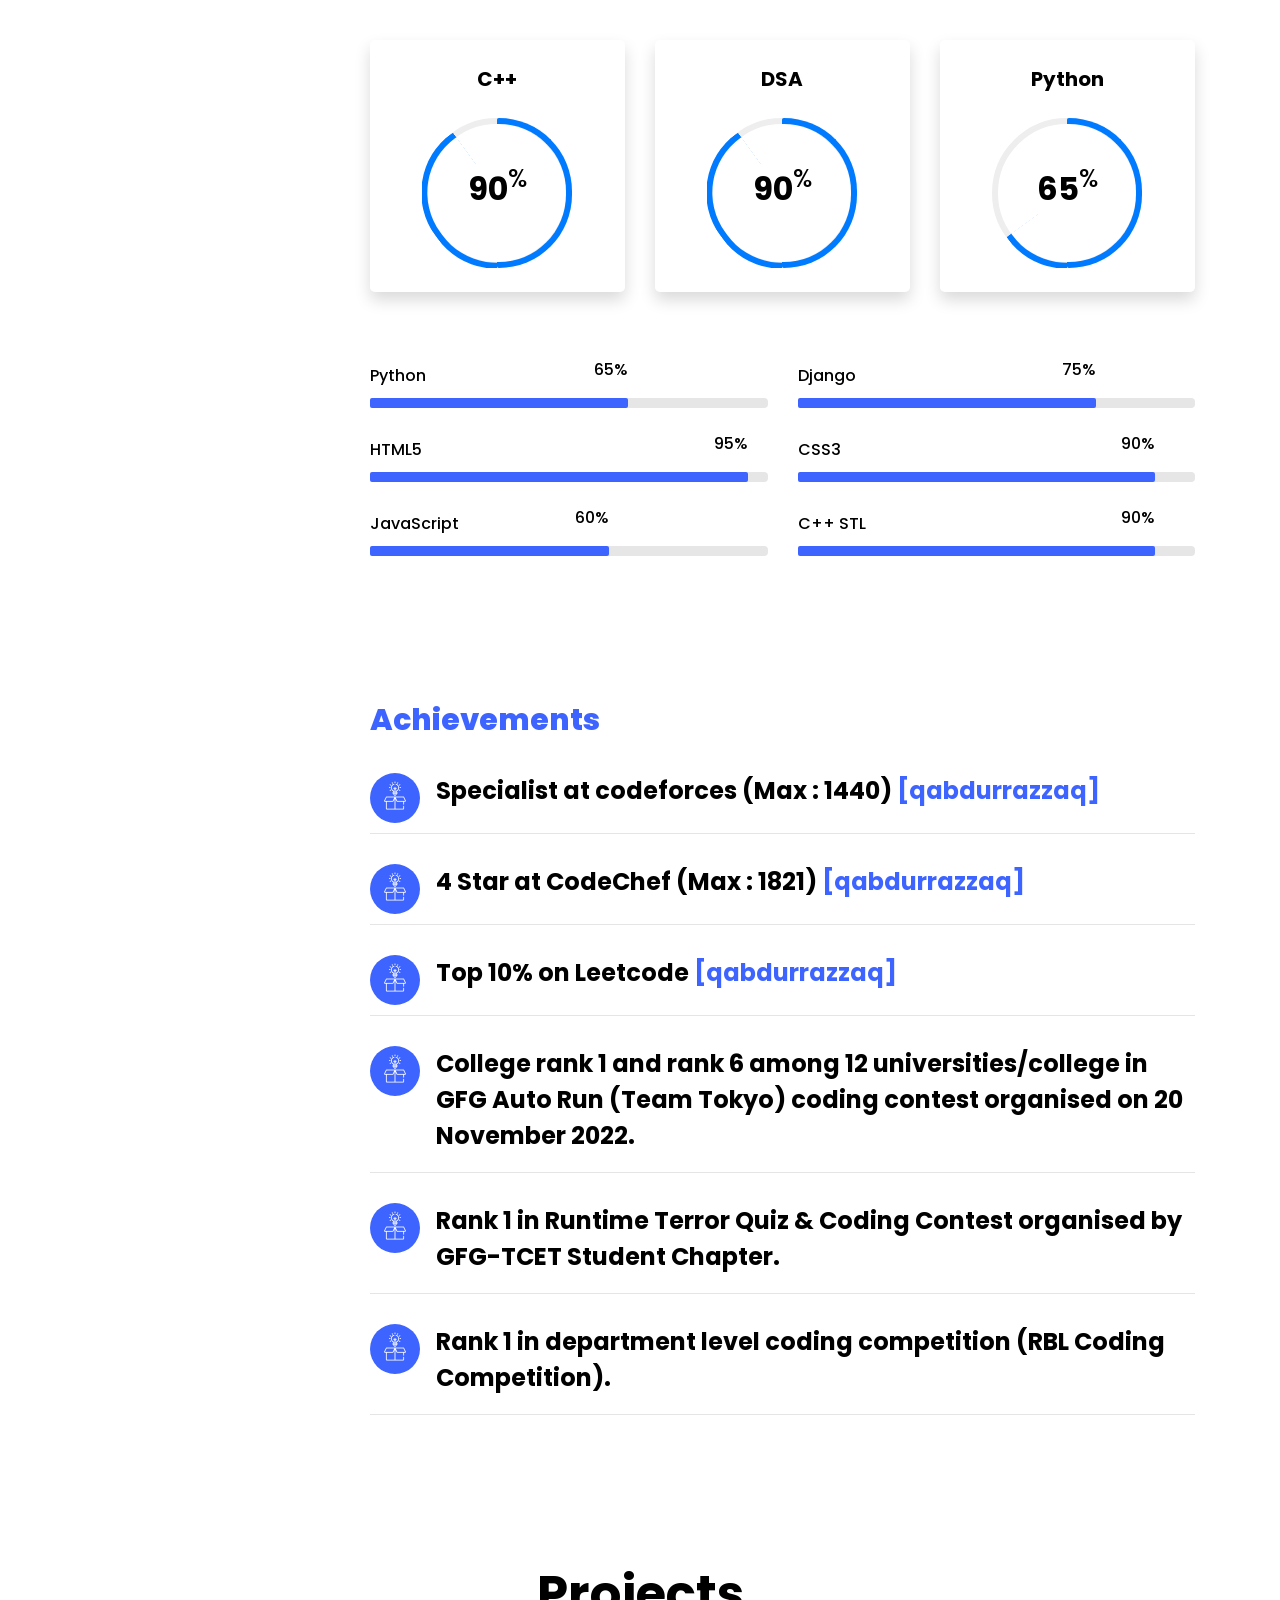
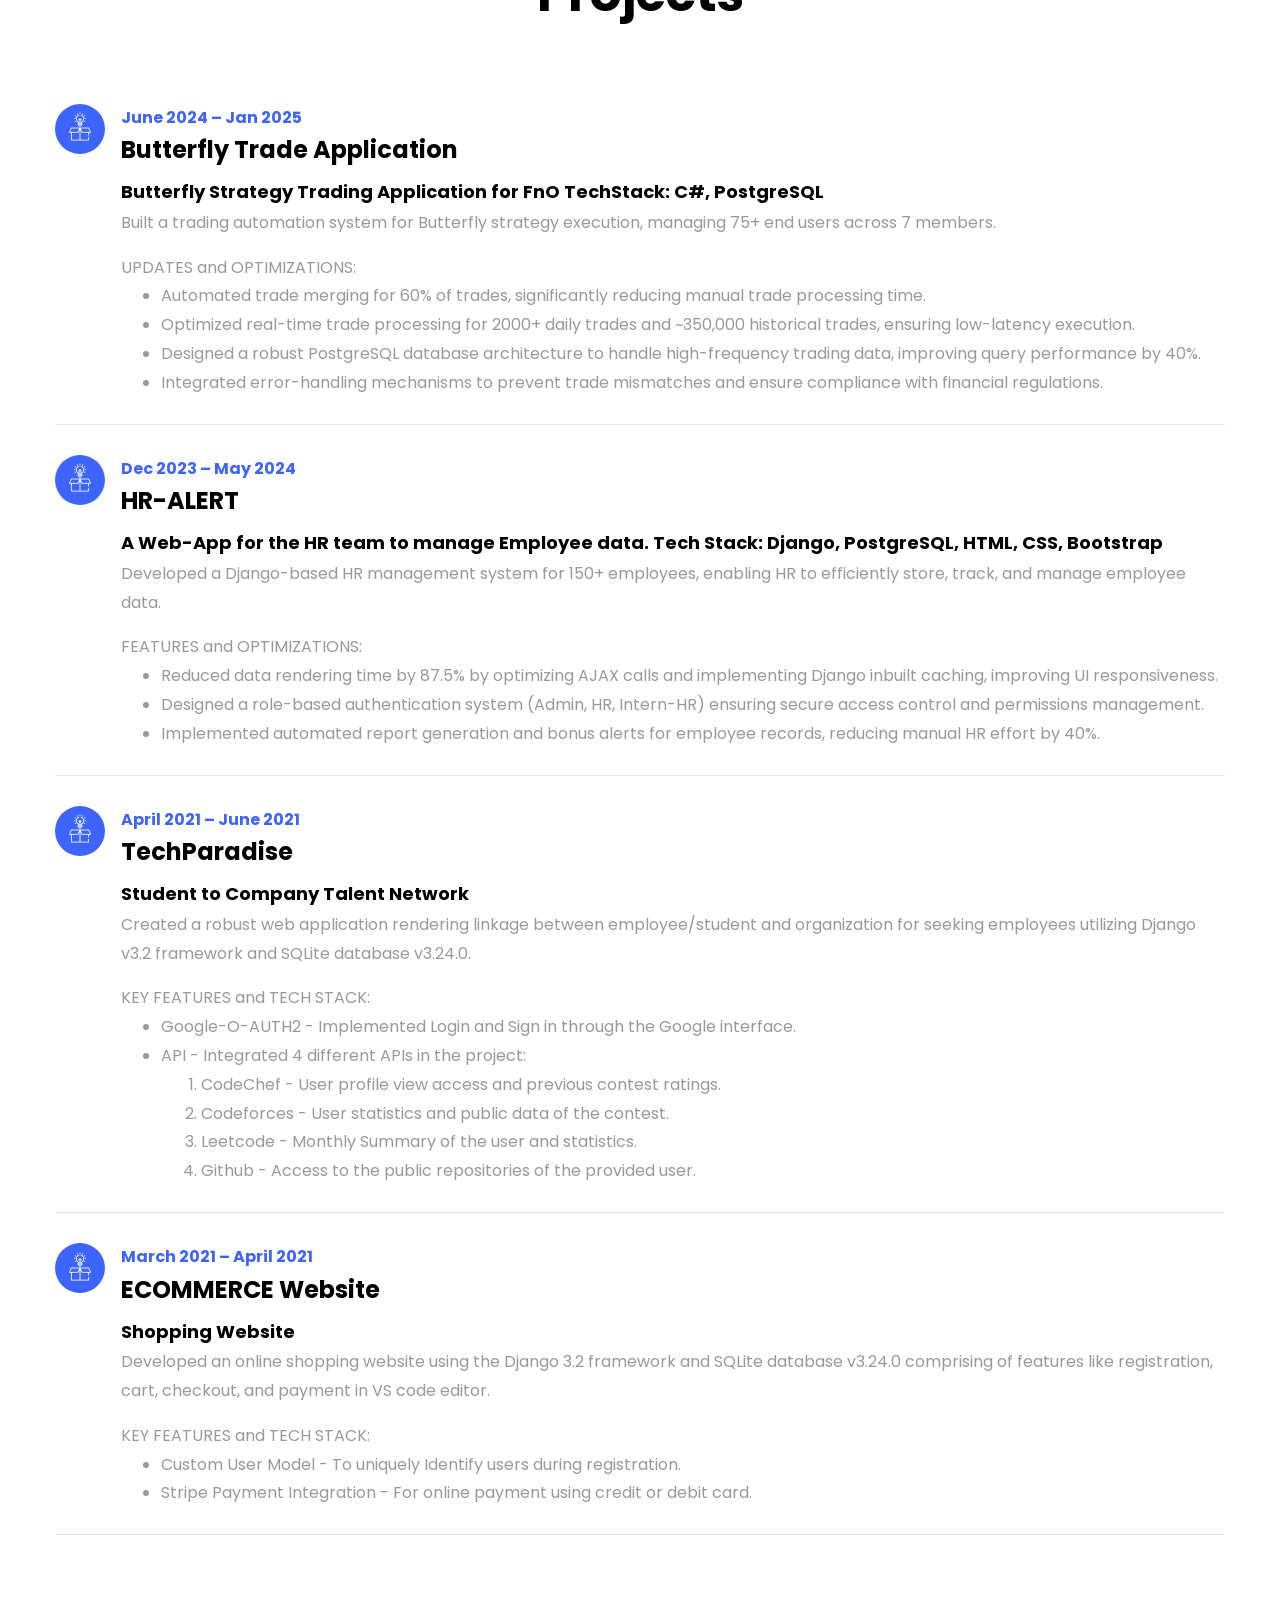
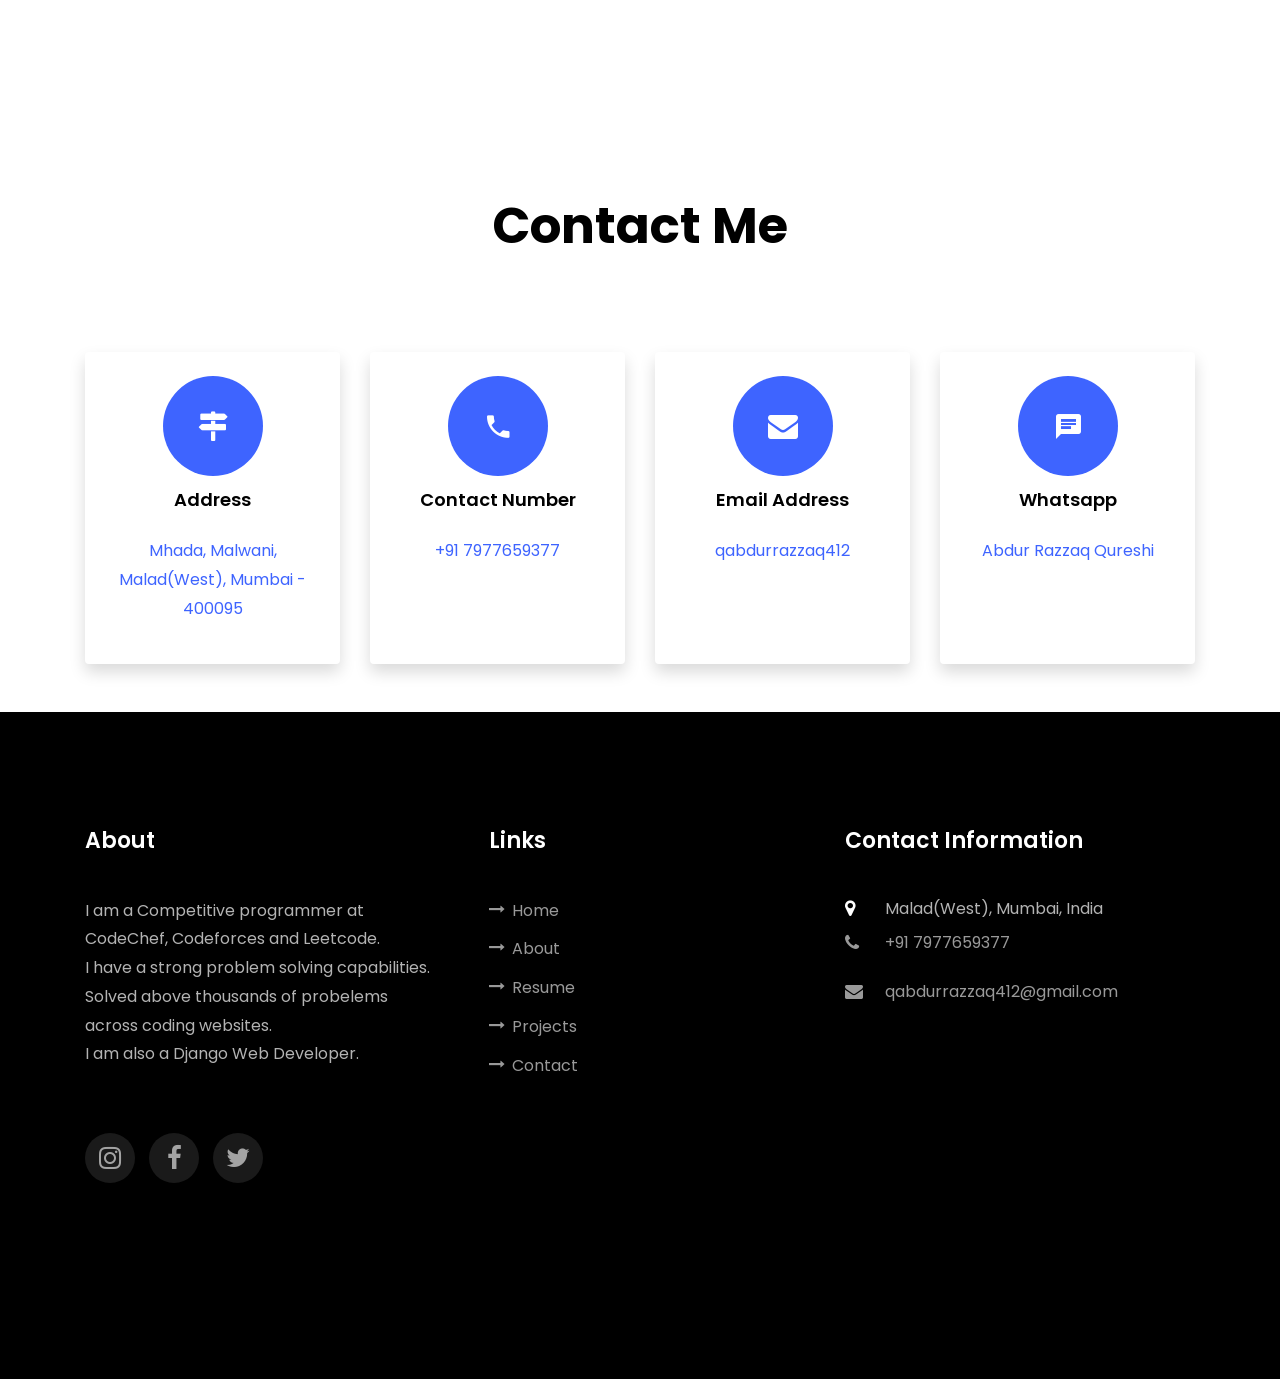
==== commit 77c492b2: "Projects Added" ====
--- a/index.html
+++ b/index.html
@@ -620,7 +620,7 @@
         Automated trade merging for 60% of trades, significantly reducing manual trade processing time.
       </li>
       <li>
-        Optimized real-time trade processing for 2,000+ daily trades and ~350,000 historical trades, ensuring low-latency execution.
+        Optimized real-time trade processing for 2000+ daily trades and ~350,000 historical trades, ensuring low-latency execution.
       </li>
       <li>
         Designed a robust PostgreSQL database architecture to handle high-frequency trading data, improving query performance by 40%.
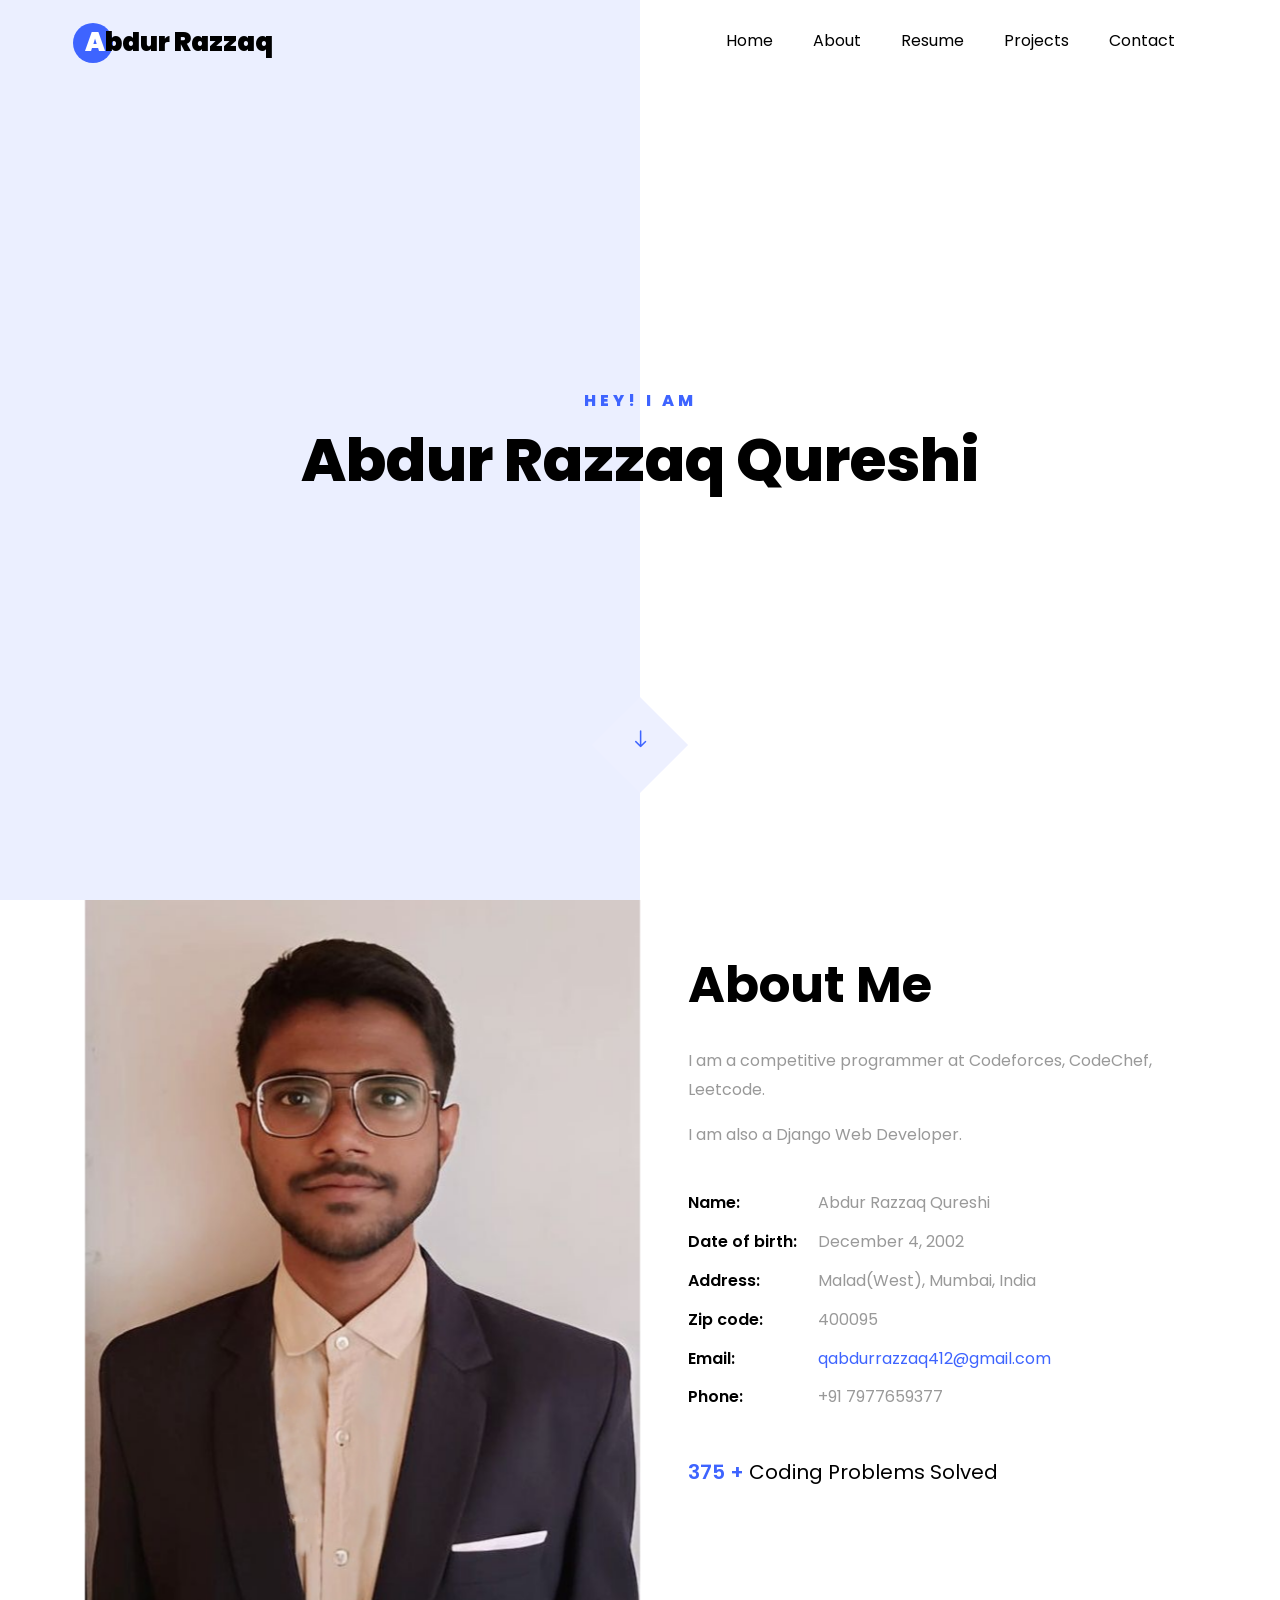
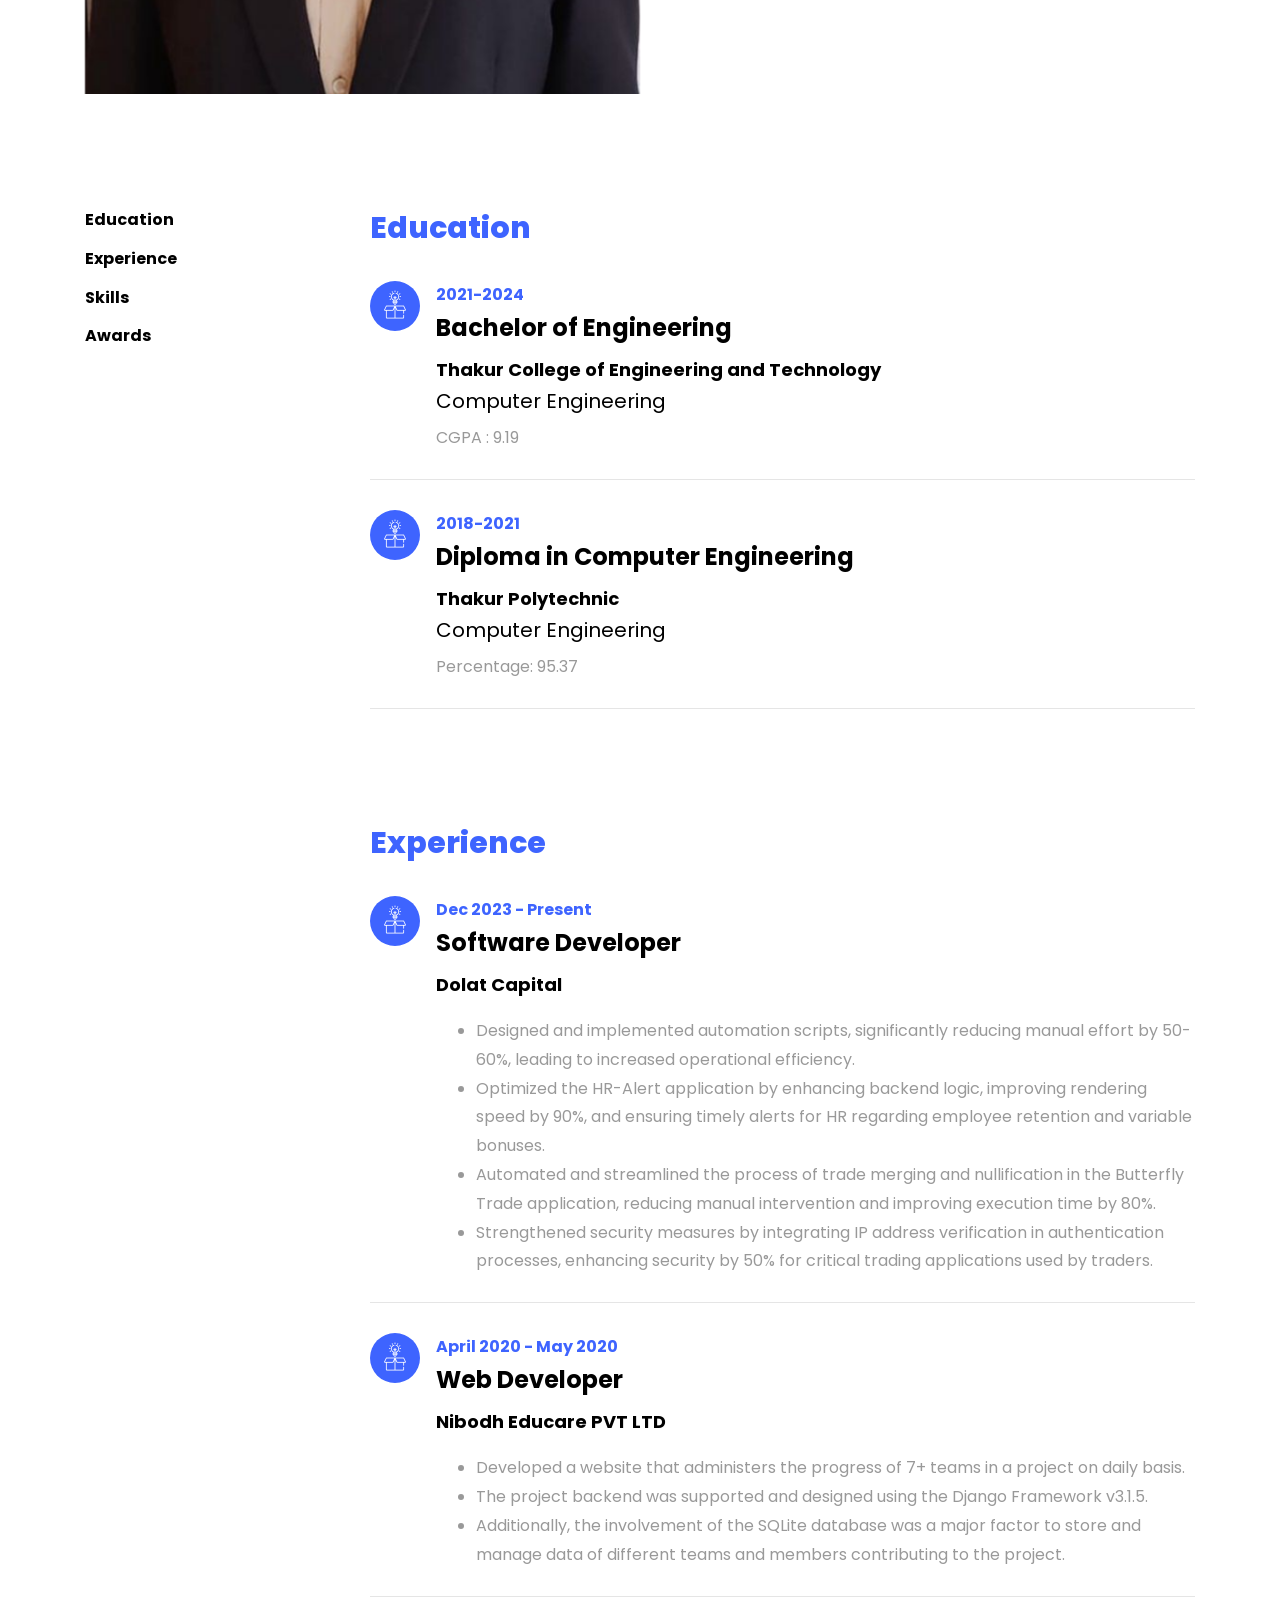
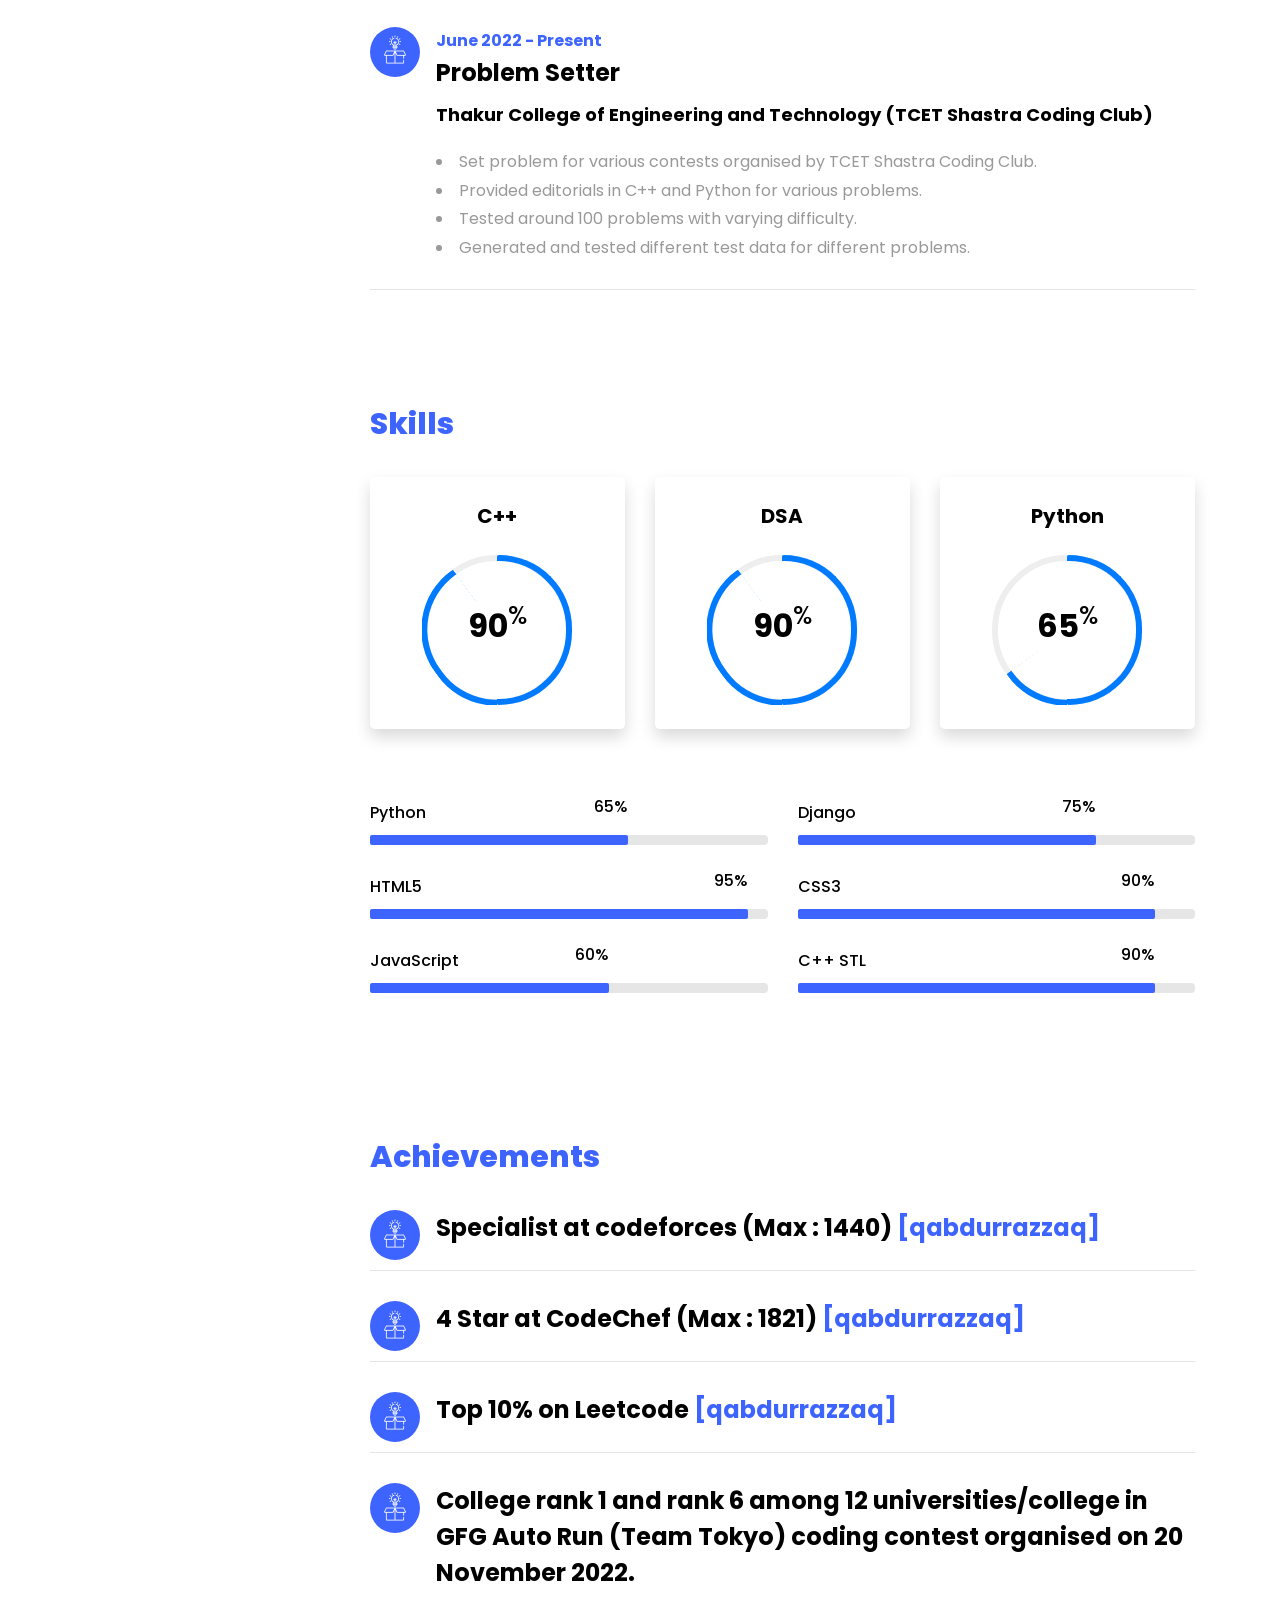
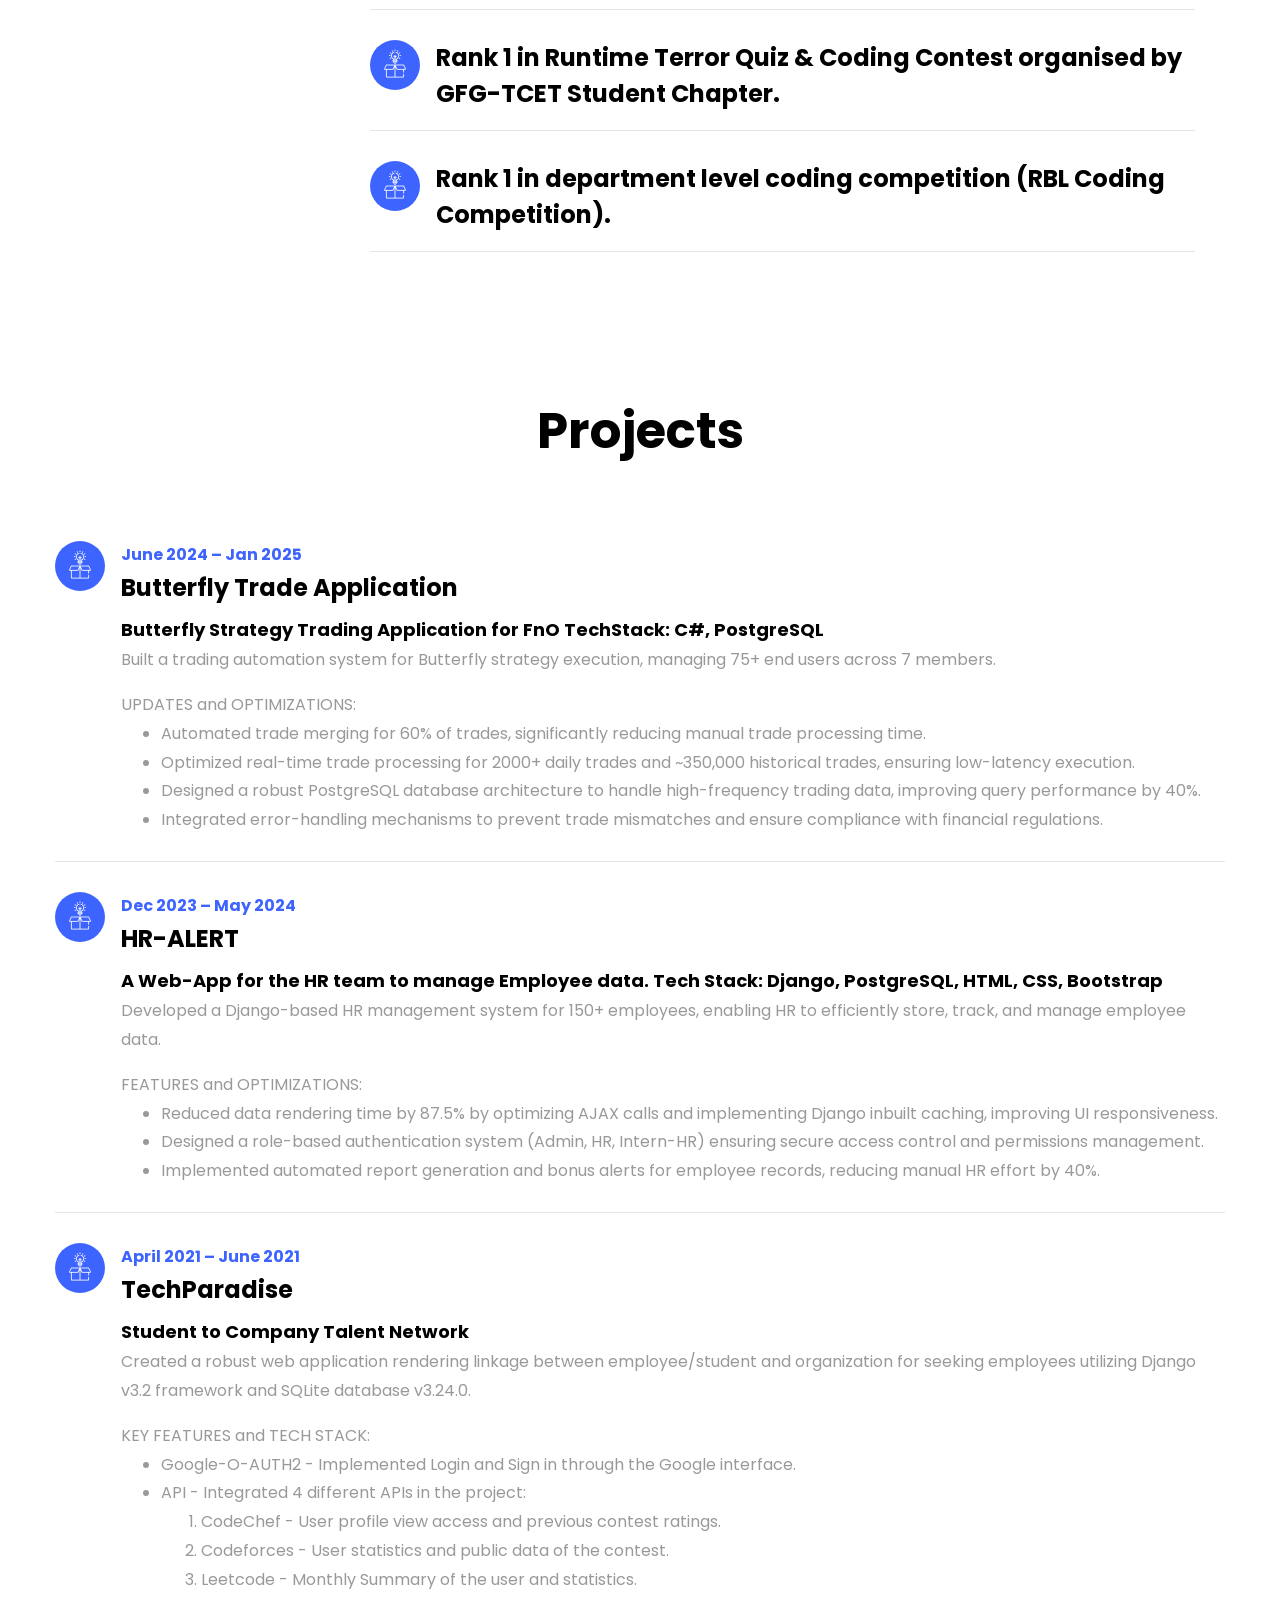
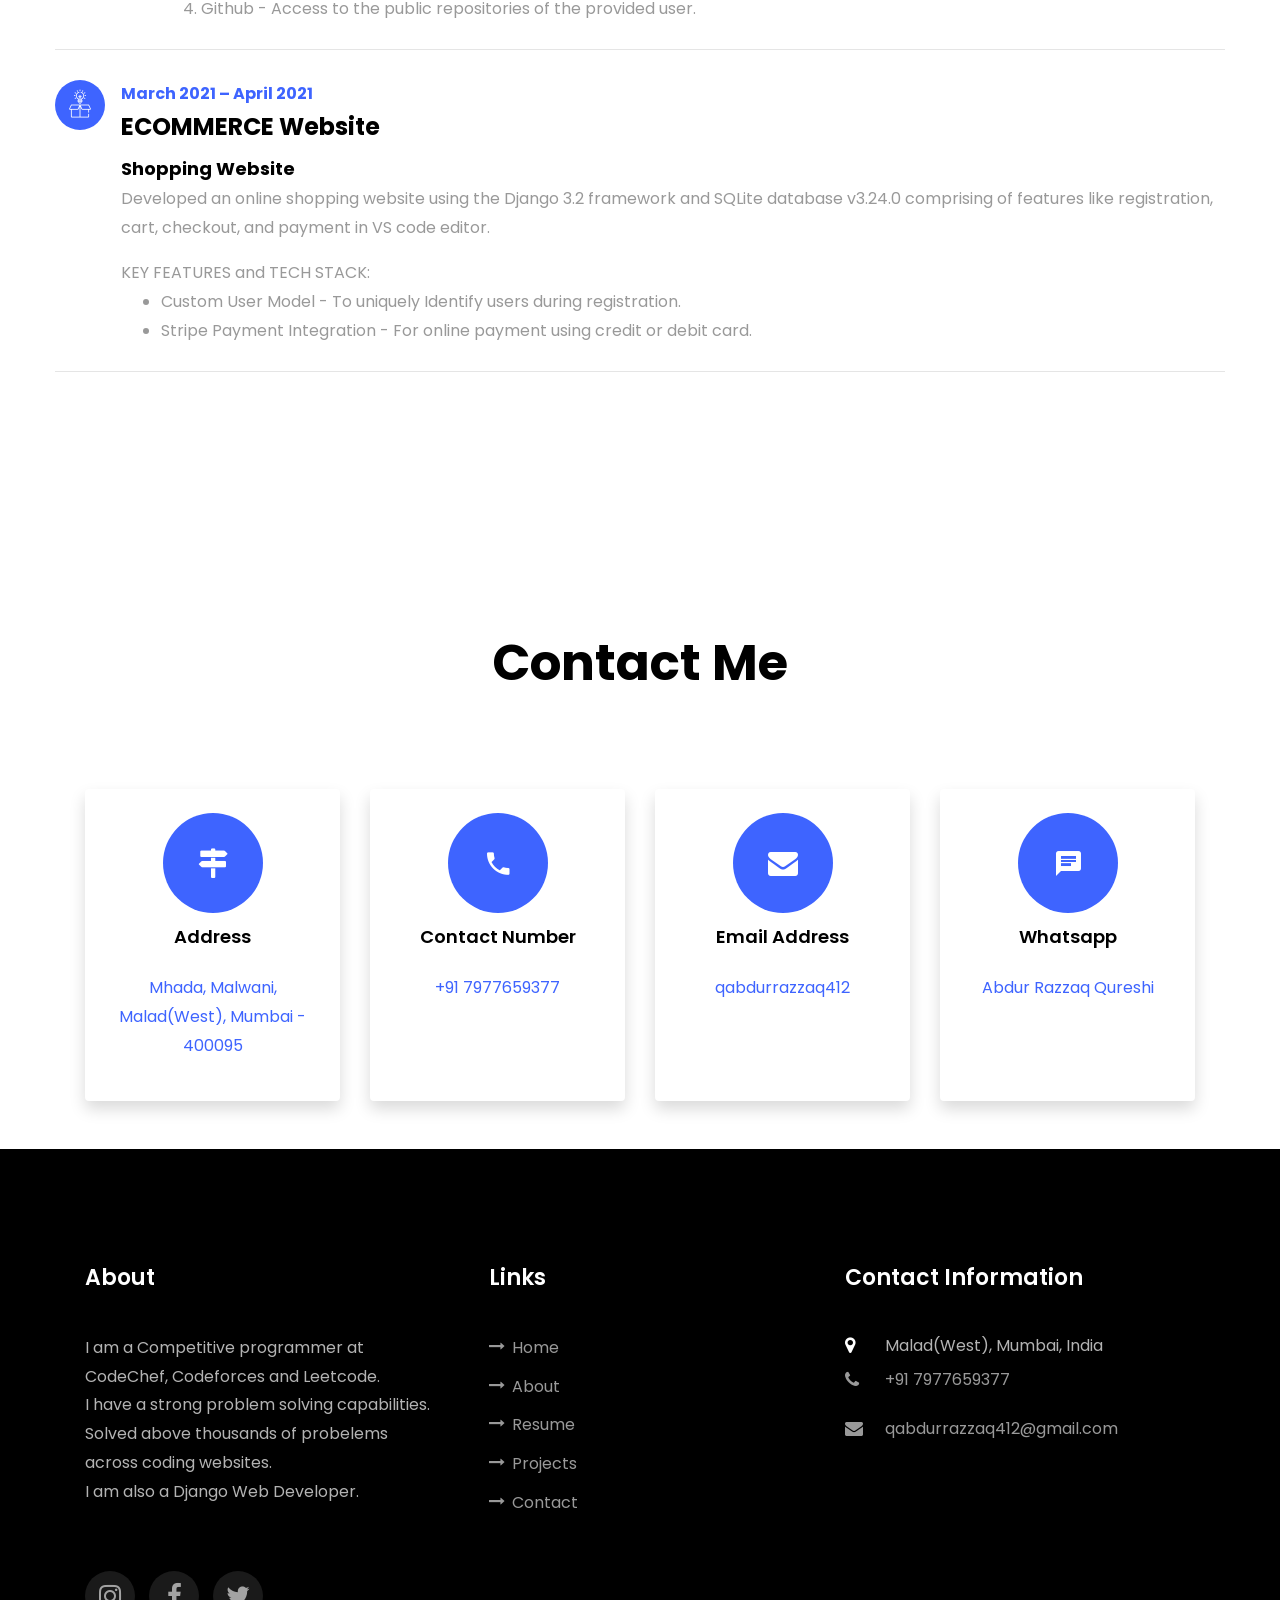
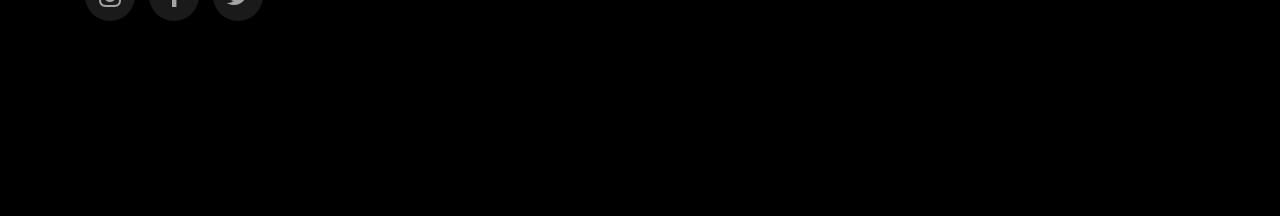
==== commit 81948349: "added experience" ====
--- a/index.html
+++ b/index.html
@@ -181,6 +181,24 @@
 </div>
 <div id="page-2" class="page two">
 <h2 class="heading">Experience</h2>
+<div class="resume-wrap d-flex ftco-animate">
+  <div class="icon d-flex align-items-center justify-content-center">
+  <span class="flaticon-ideas"></span>
+  </div>
+  <div class="text pl-3">
+  <span class="date">Dec 2023 - Present</span>
+  <h2>Software Developer</h2>
+  <span class="position">Dolat Capital</span>
+  <p>
+    <ul>
+      <li>Designed and implemented automation scripts, significantly reducing manual effort by 50-60%, leading to increased operational efficiency.</li>
+      <li>Optimized the HR-Alert application by enhancing backend logic, improving rendering speed by 90%, and ensuring timely alerts for HR regarding employee retention and variable bonuses.</li>
+      <li>Automated and streamlined the process of trade merging and nullification in the Butterfly Trade application, reducing manual intervention and improving execution time by 80%.</li>
+      <li>Strengthened security measures by integrating IP address verification in authentication processes, enhancing security by 50% for critical trading applications used by traders.</li>
+    </ul>
+  </p>
+  </div>
+  </div>
 <div class="resume-wrap d-flex ftco-animate">
 <div class="icon d-flex align-items-center justify-content-center">
 <span class="flaticon-ideas"></span>
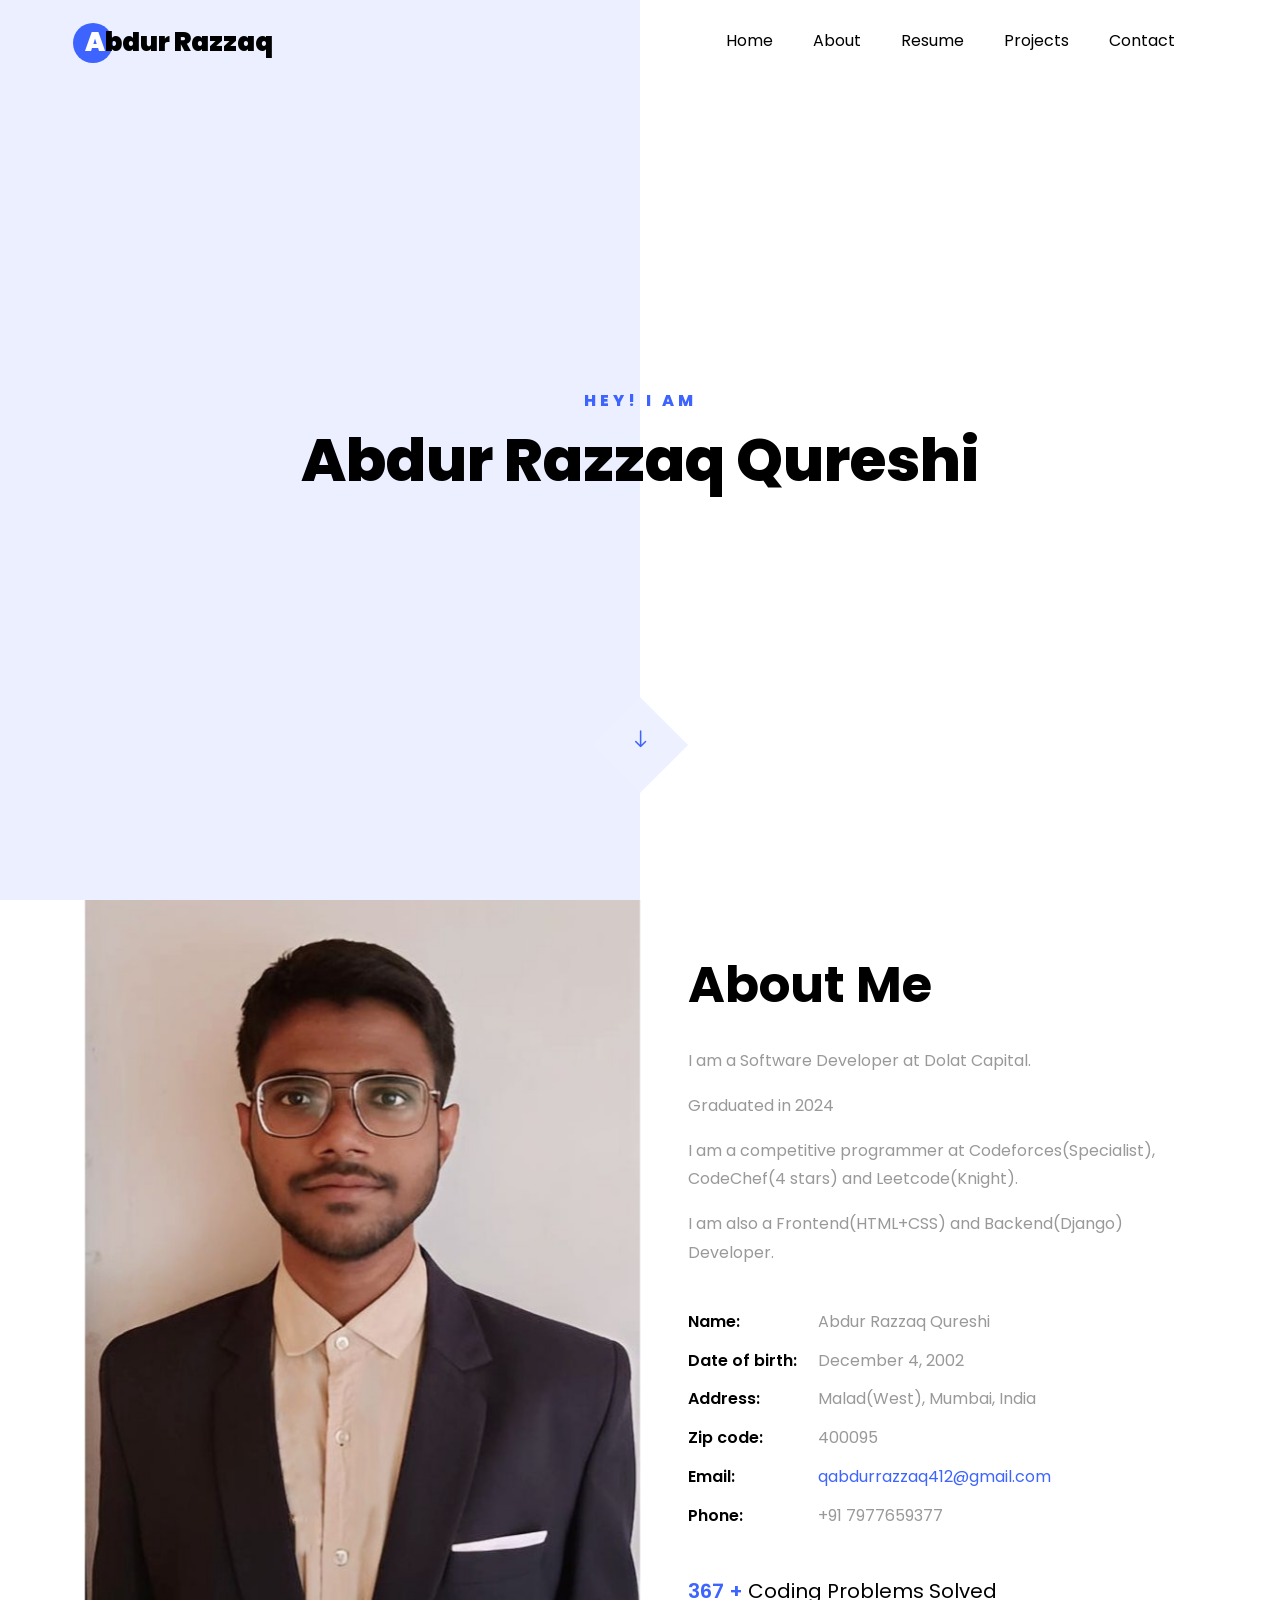
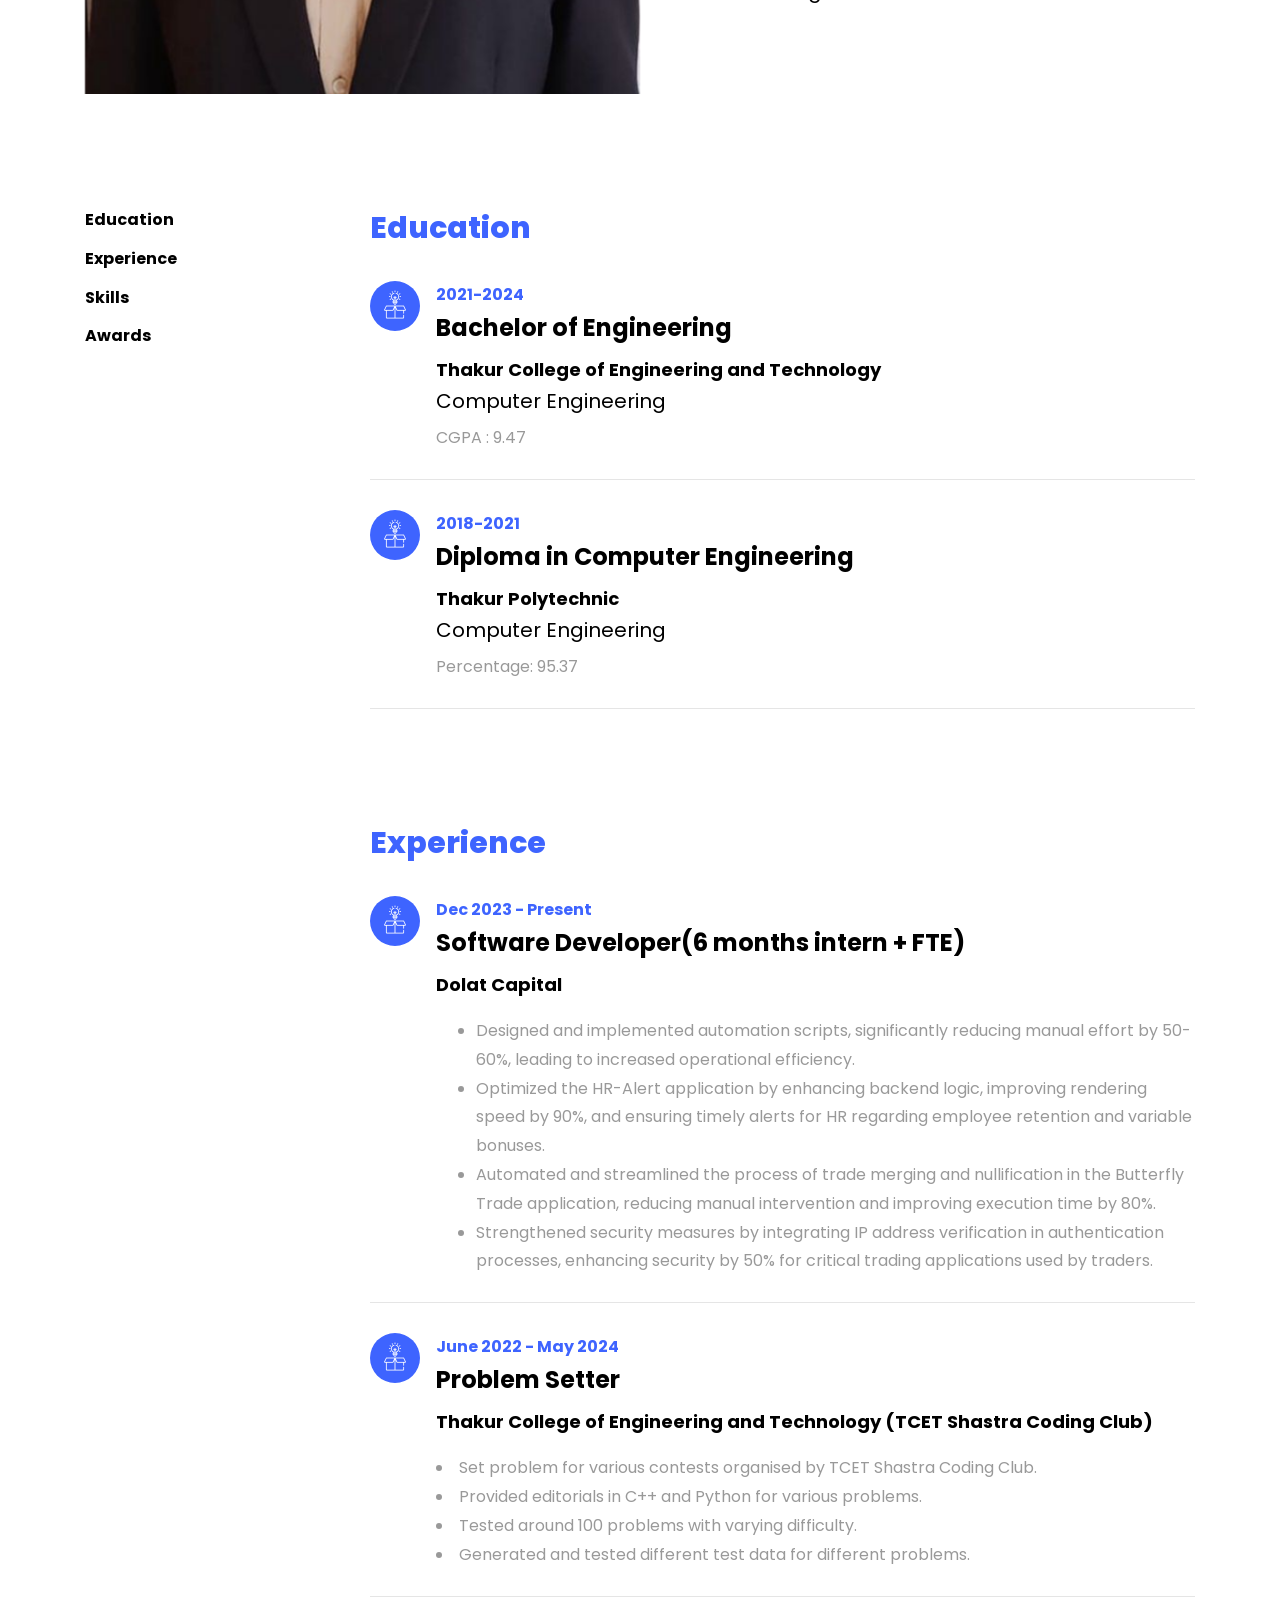
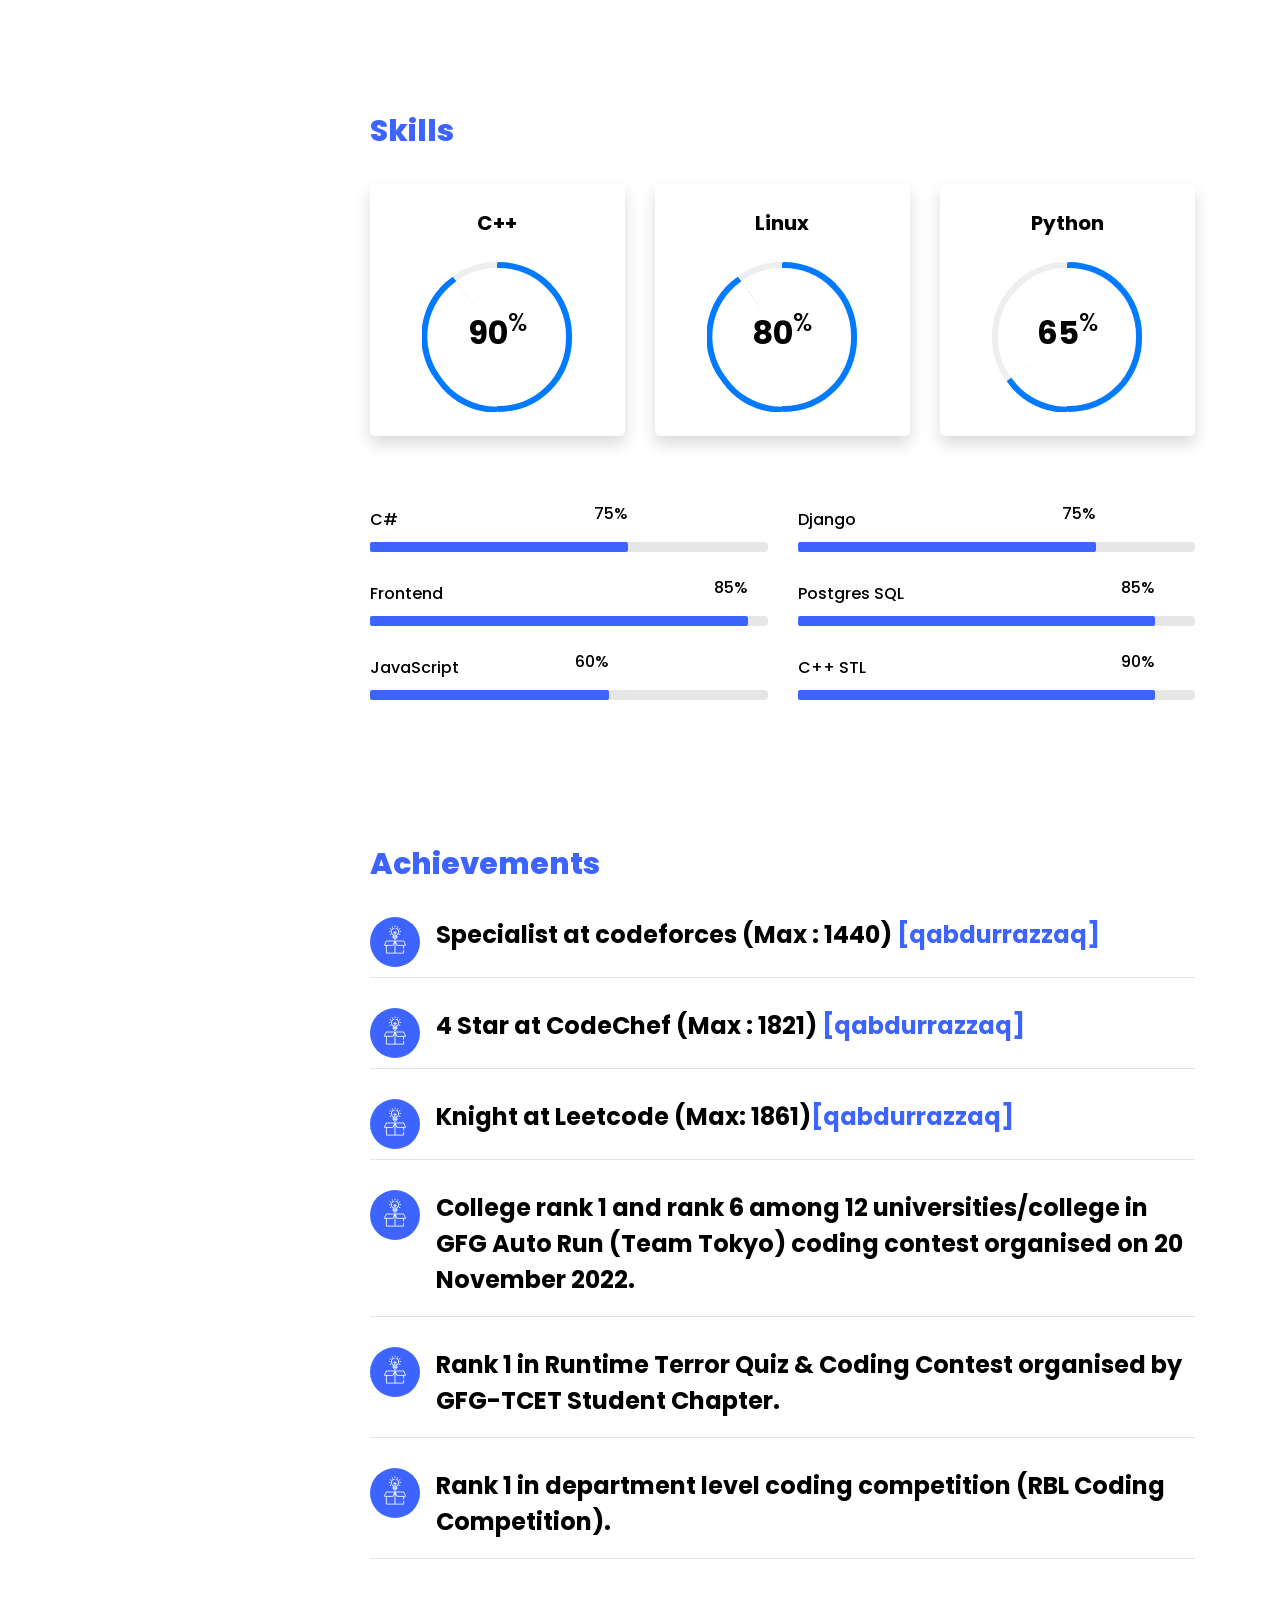
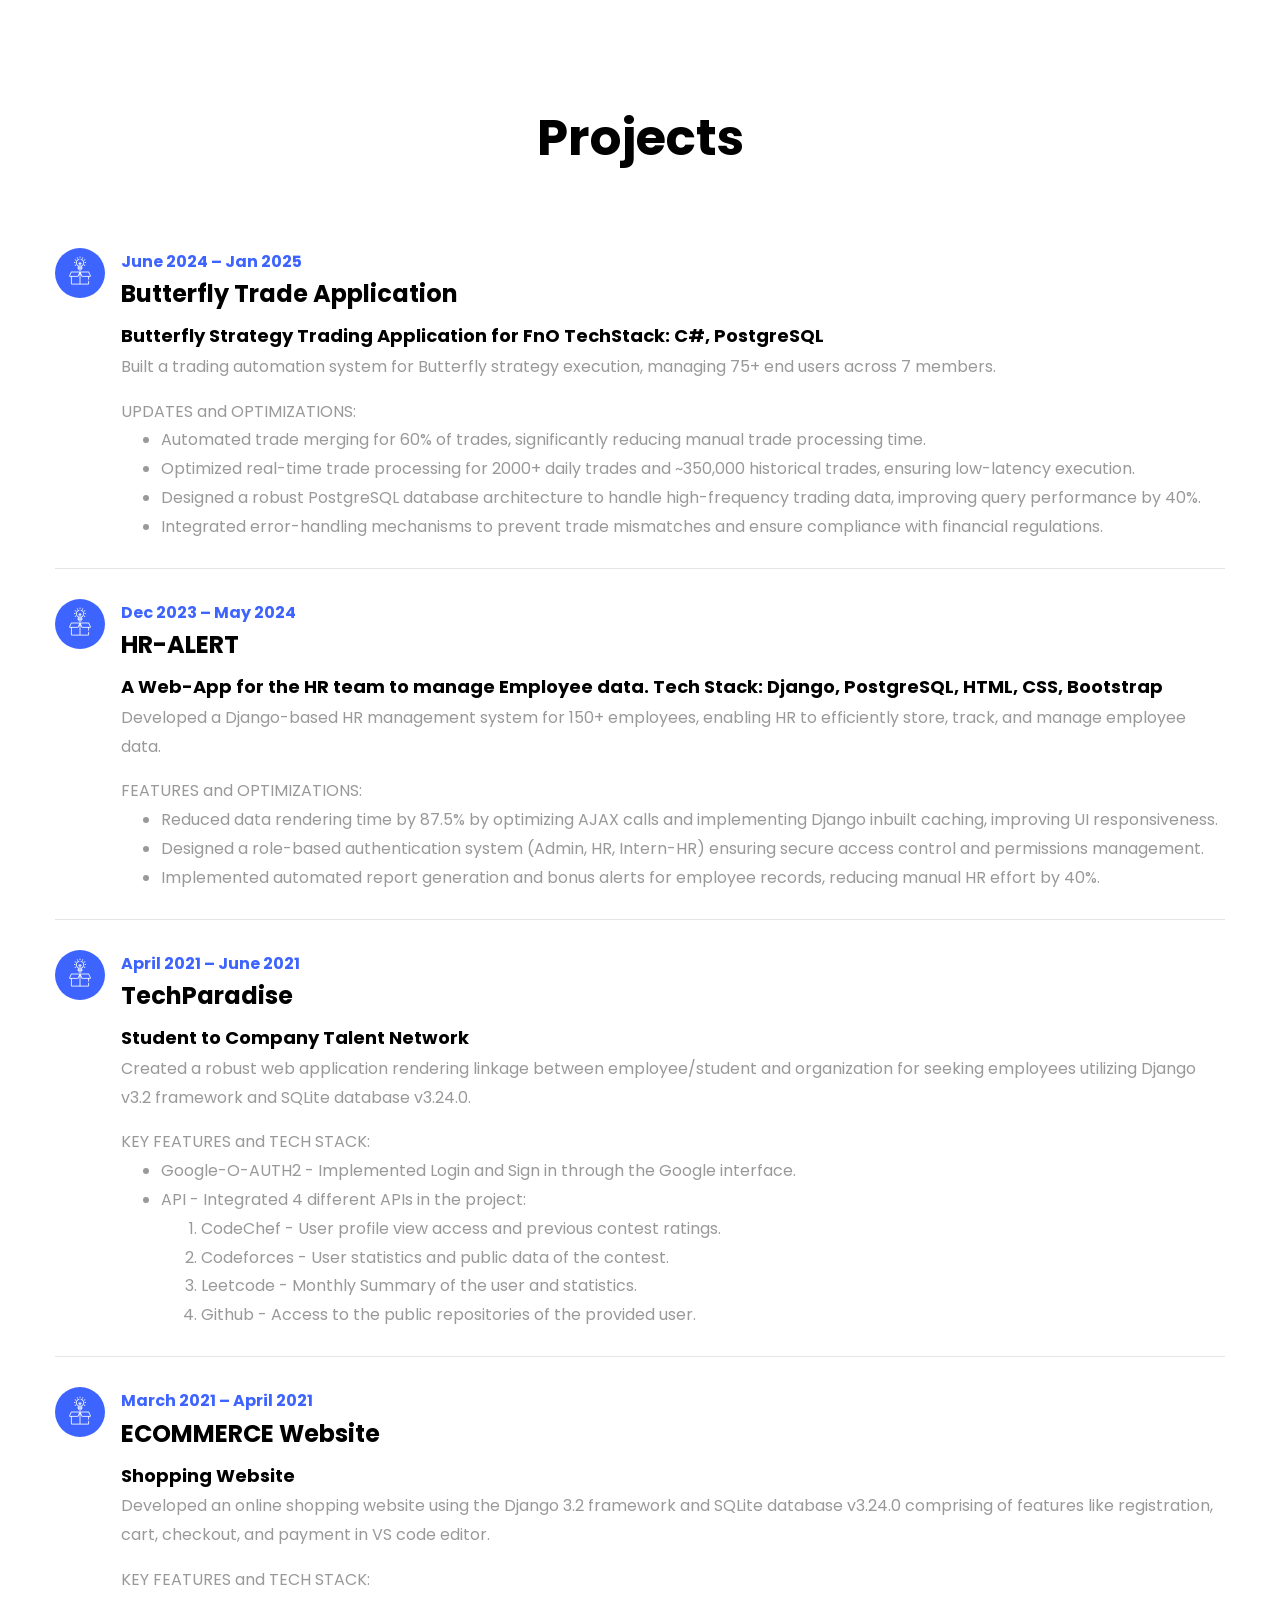
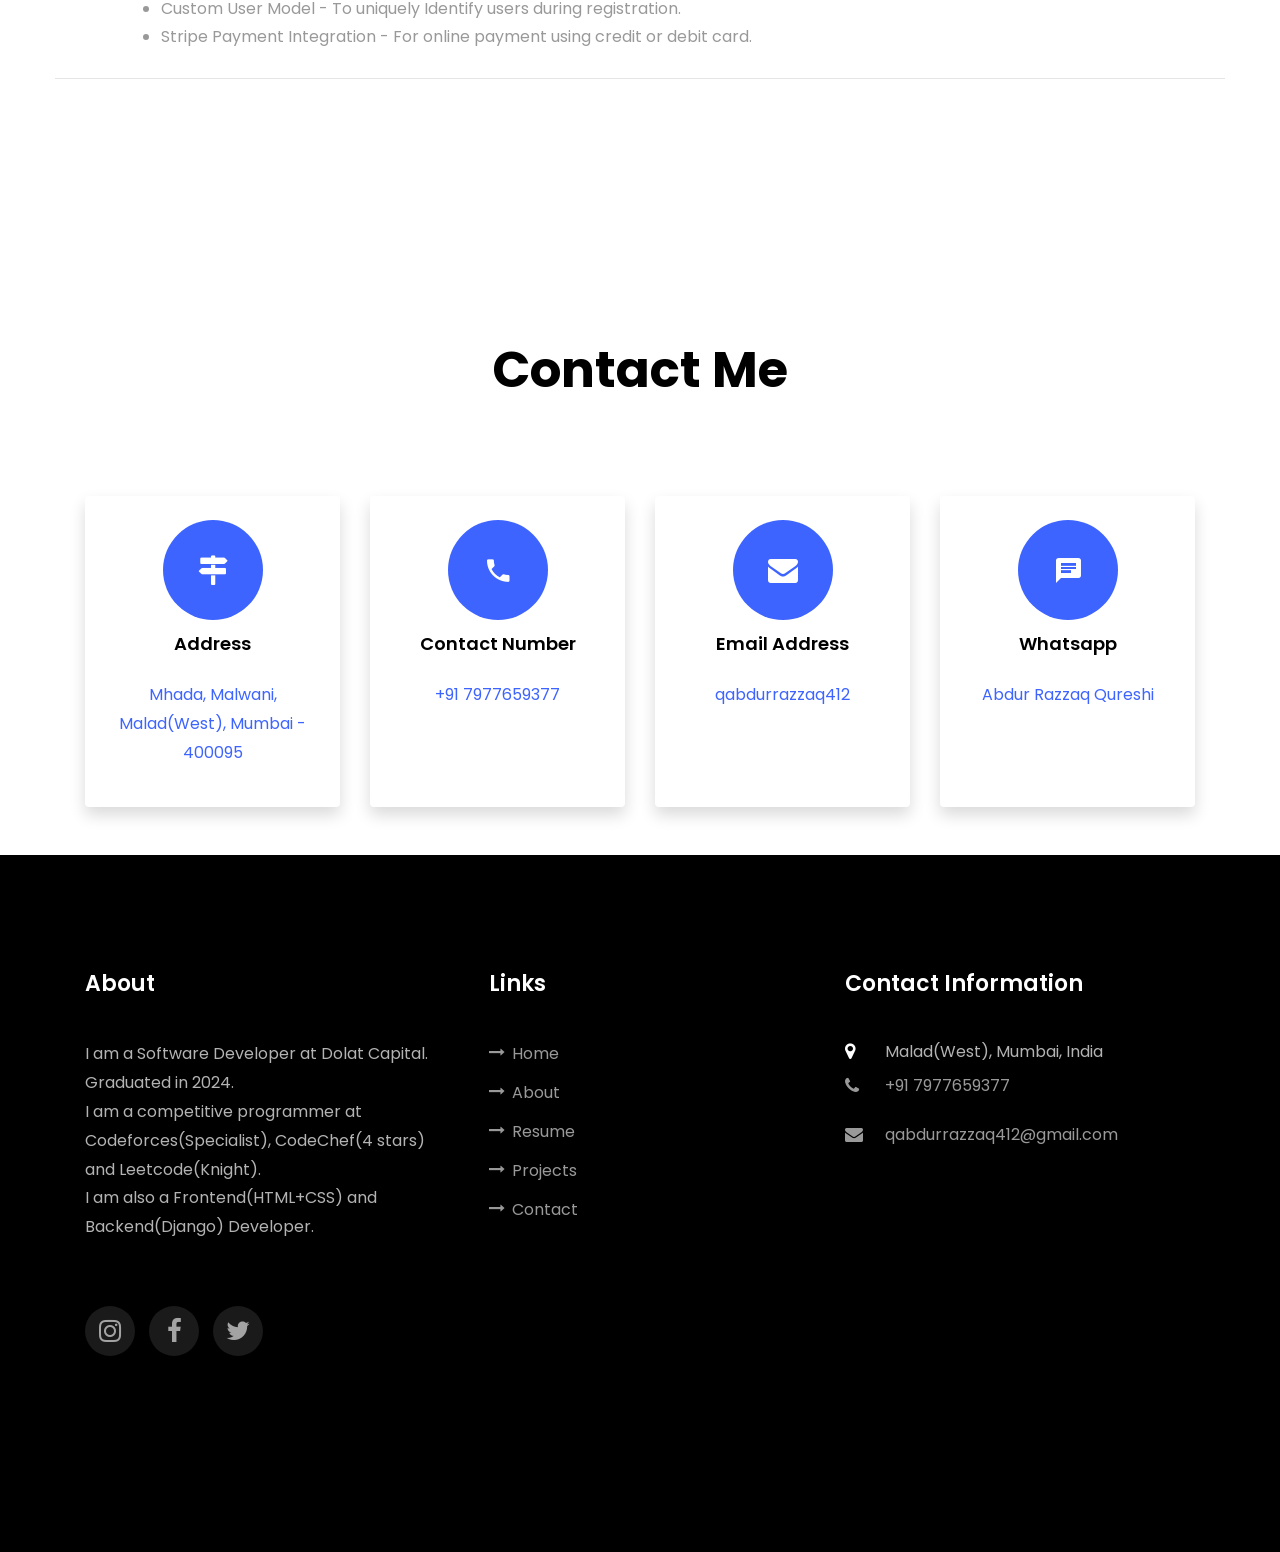
==== commit 5dd70d88: "Skills and About updated. (updating old projects pending)" ====
--- a/index.html
+++ b/index.html
@@ -63,8 +63,10 @@
 <div class="col-md-12 heading-section ftco-animate">
 <!-- <h1 class="big">About</h1> -->
 <h2 class="mb-4">About Me</h2>
-<p>I am a competitive programmer at Codeforces, CodeChef, Leetcode.</p>
-<p>I am also a Django Web Developer.</p>
+<p>I am a Software Developer at Dolat Capital.</p>
+<p>Graduated in 2024</p>
+<p>I am a competitive programmer at Codeforces(Specialist), CodeChef(4 stars) and Leetcode(Knight).</p>
+<p>I am also a Frontend(HTML+CSS) and Backend(Django) Developer.</p>
 <ul class="about-info mt-4 px-md-0 px-2">
 <li class="d-flex"><span>Name:</span> <span>Abdur Razzaq Qureshi</span></li>
 <li class="d-flex"><span>Date of birth:</span> <span>December 4, 2002</span></li>
@@ -141,7 +143,7 @@
 <h2>Bachelor of Engineering</h2>
 <span class="position">Thakur College of Engineering and Technology</span>
 <h5>Computer Engineering</h5>
-<p>CGPA : 9.19</p>
+<p>CGPA : 9.47</p>
 </div>
 </div>
 <div class="resume-wrap d-flex ftco-animate">
@@ -187,7 +189,7 @@
   </div>
   <div class="text pl-3">
   <span class="date">Dec 2023 - Present</span>
-  <h2>Software Developer</h2>
+  <h2>Software Developer(6 months intern + FTE)</h2>
   <span class="position">Dolat Capital</span>
   <p>
     <ul>
@@ -198,31 +200,13 @@
     </ul>
   </p>
   </div>
-  </div>
+</div>
 <div class="resume-wrap d-flex ftco-animate">
 <div class="icon d-flex align-items-center justify-content-center">
 <span class="flaticon-ideas"></span>
 </div>
 <div class="text pl-3">
-<span class="date">April 2020 - May 2020</span>
-<h2>Web Developer</h2>
-<span class="position">Nibodh Educare PVT LTD</span>
-<p>
-  <ul>
-    <li>Developed a website that administers the progress of 7+ teams in a project on daily basis.</li>
-    <li>The project backend was supported and designed using the Django Framework v3.1.5.</li>
-    <li>Additionally, the involvement of the SQLite database was a major factor to store and manage data of different teams and
-      members contributing to the project.</li>
-  </ul>
-</p>
-</div>
-</div>
-<div class="resume-wrap d-flex ftco-animate">
-<div class="icon d-flex align-items-center justify-content-center">
-<span class="flaticon-ideas"></span>
-</div>
-<div class="text pl-3">
-<span class="date">June 2022 - Present</span>
+<span class="date">June 2022 - May 2024</span>
 <h2>Problem Setter</h2>
 <span class="position">Thakur College of Engineering and Technology (TCET Shastra Coding Club)</span>
 <p>
@@ -311,7 +295,7 @@
 </div>
 <div class="col-lg-4 mb-4">
 <div class="bg-white rounded-lg shadow p-4">
-<h2 class="h5 font-weight-bold text-center mb-4">DSA</h2>
+<h2 class="h5 font-weight-bold text-center mb-4">Linux</h2>
 
 <div class="progress mx-auto" data-value="90">
 <span class="progress-left">
@@ -321,7 +305,7 @@
 <span class="progress-bar border-primary"></span>
 </span>
 <div class="progress-value w-100 h-100 rounded-circle d-flex align-items-center justify-content-center">
-<div class="h2 font-weight-bold">90<sup class="small">%</sup></div>
+<div class="h2 font-weight-bold">80<sup class="small">%</sup></div>
 </div>
 </div>
 
@@ -385,10 +369,10 @@
 <div class="row">
 <div class="col-md-6 animate-box">
 <div class="progress-wrap ftco-animate">
-<h3>Python</h3>
+<h3>C#</h3>
 <div class="progress">
 <div class="progress-bar color-1" role="progressbar" aria-valuenow="65" aria-valuemin="0" aria-valuemax="100" style="width:65%">
-<span>65%</span>
+<span>75%</span>
 </div>
 </div>
 </div>
@@ -405,20 +389,20 @@
 </div>
 <div class="col-md-6 animate-box">
 <div class="progress-wrap ftco-animate">
-<h3>HTML5</h3>
+<h3>Frontend</h3>
 <div class="progress">
 <div class="progress-bar color-3" role="progressbar" aria-valuenow="95" aria-valuemin="0" aria-valuemax="100" style="width:95%">
-<span>95%</span>
+<span>85%</span>
 </div>
 </div>
 </div>
 </div>
 <div class="col-md-6 animate-box">
 <div class="progress-wrap ftco-animate">
-<h3>CSS3</h3>
+<h3>Postgres SQL</h3>
 <div class="progress">
 <div class="progress-bar color-4" role="progressbar" aria-valuenow="90" aria-valuemin="0" aria-valuemax="100" style="width:90%">
-<span>90%</span>
+<span>85%</span>
 </div>
 </div>
 </div>
@@ -476,7 +460,7 @@
 </div>
 <div class="text pl-3">
 <!-- <span class="date">2014-2015</span> -->
-<h2>Top 10% on Leetcode <a href="https://www.leetcode.com/qabdurrazzaq" target="_blank">[qabdurrazzaq]</a> </h2>
+<h2>Knight at Leetcode (Max: 1861)<a href="https://www.leetcode.com/qabdurrazzaq" target="_blank">[qabdurrazzaq]</a> </h2>
 <!-- <span class="position">Cambridge University</span>
 <p>A small river named Duden flows by their place and supplies it with the necessary regelialia. It is a paradisematic country, in which roasted parts of sentences fly into your mouth.</p> -->
 </div>
@@ -1003,7 +987,11 @@
 <div class="col-md">
 <div class="ftco-footer-widget mb-4">
 <h2 class="ftco-heading-2">About</h2>
-<p>I am a Competitive programmer at CodeChef, Codeforces and Leetcode. <br> I have a strong problem solving capabilities. <br> Solved above thousands of probelems across coding websites. <br> I am also a Django Web Developer.</p>
+<p>I am a Software Developer at Dolat Capital. <br>
+Graduated in 2024. <br>
+I am a competitive programmer at Codeforces(Specialist), CodeChef(4 stars) and Leetcode(Knight). <br>
+I am also a Frontend(HTML+CSS) and Backend(Django) Developer. <br>
+</p>
 <ul class="ftco-footer-social list-unstyled float-md-left float-lft mt-5">
   <li class="ftco-animate"><a href="https://www.instagram.com/qabdurrazzaq/"><span class="icon-instagram"></span></a></li>
   <li class="ftco-animate"><a href="https://www.facebook.com/qabdurrazzaq/"><span class="icon-facebook"></span></a></li>
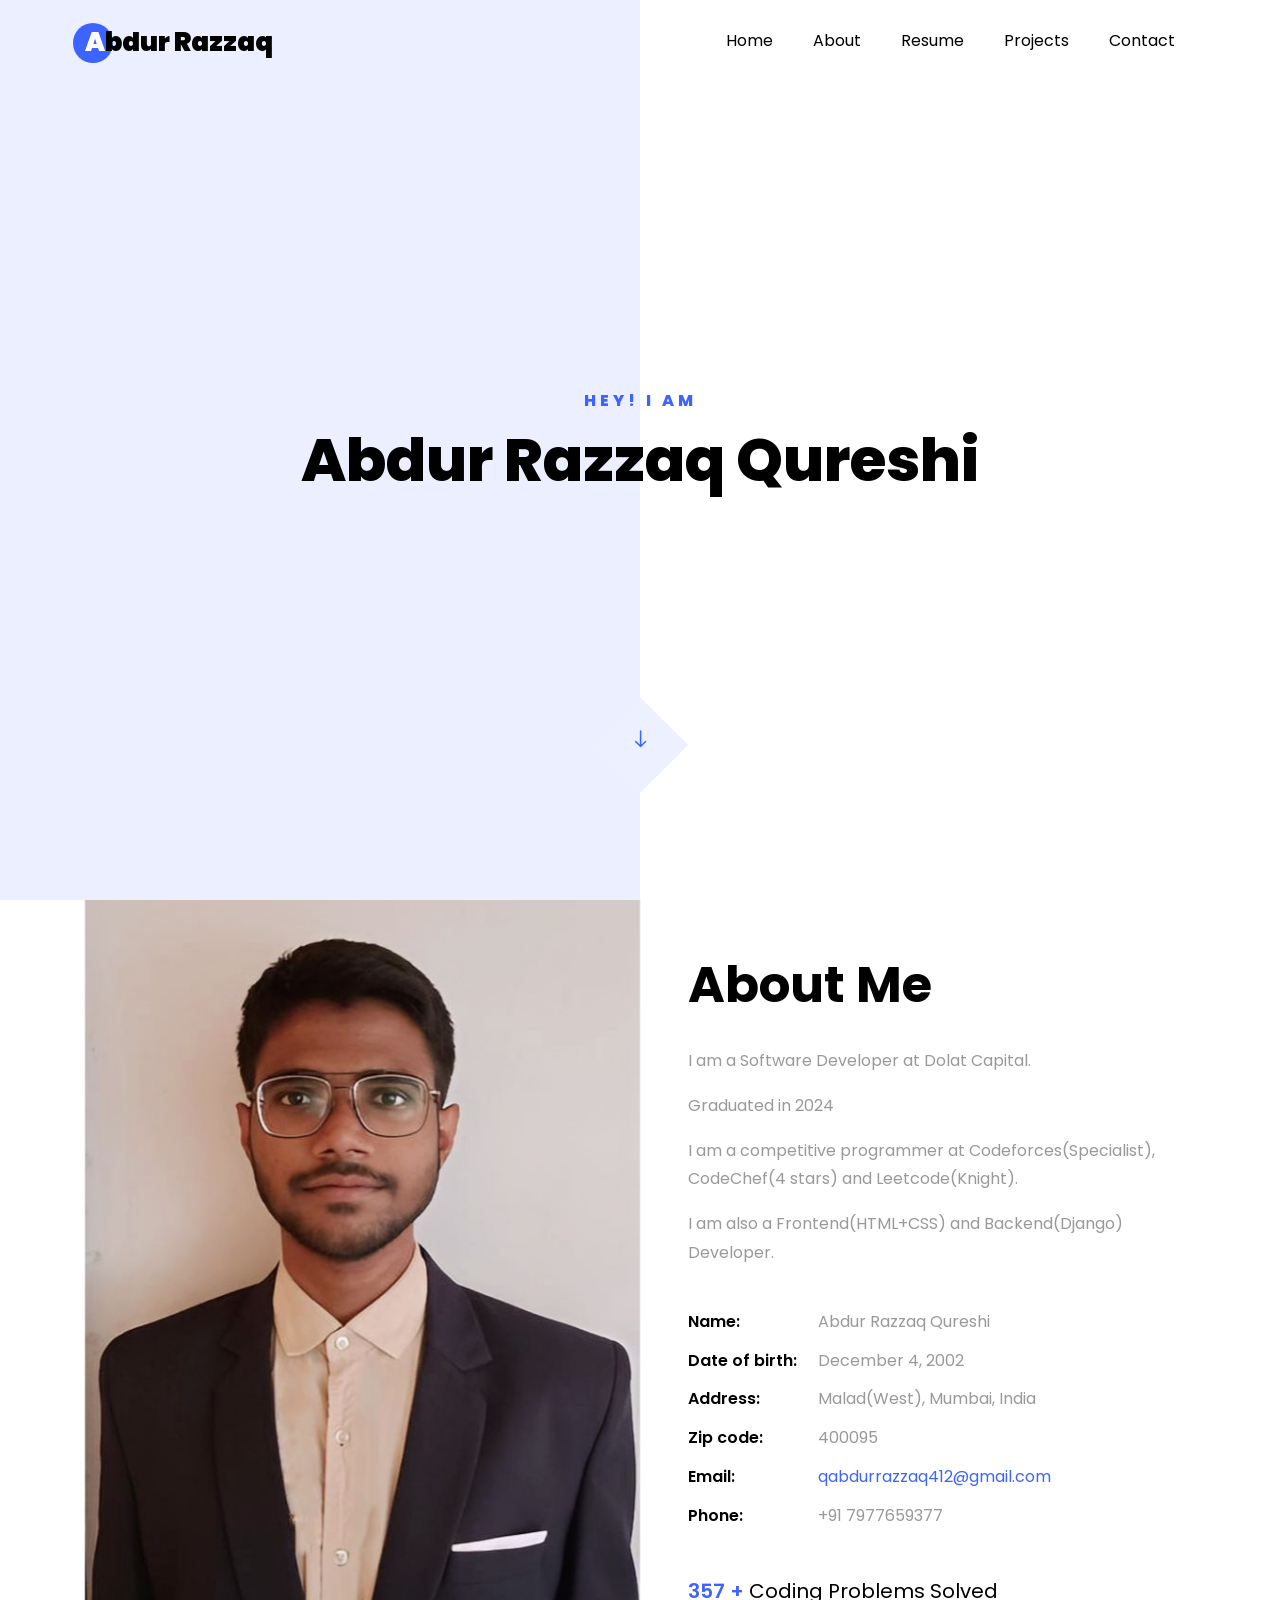
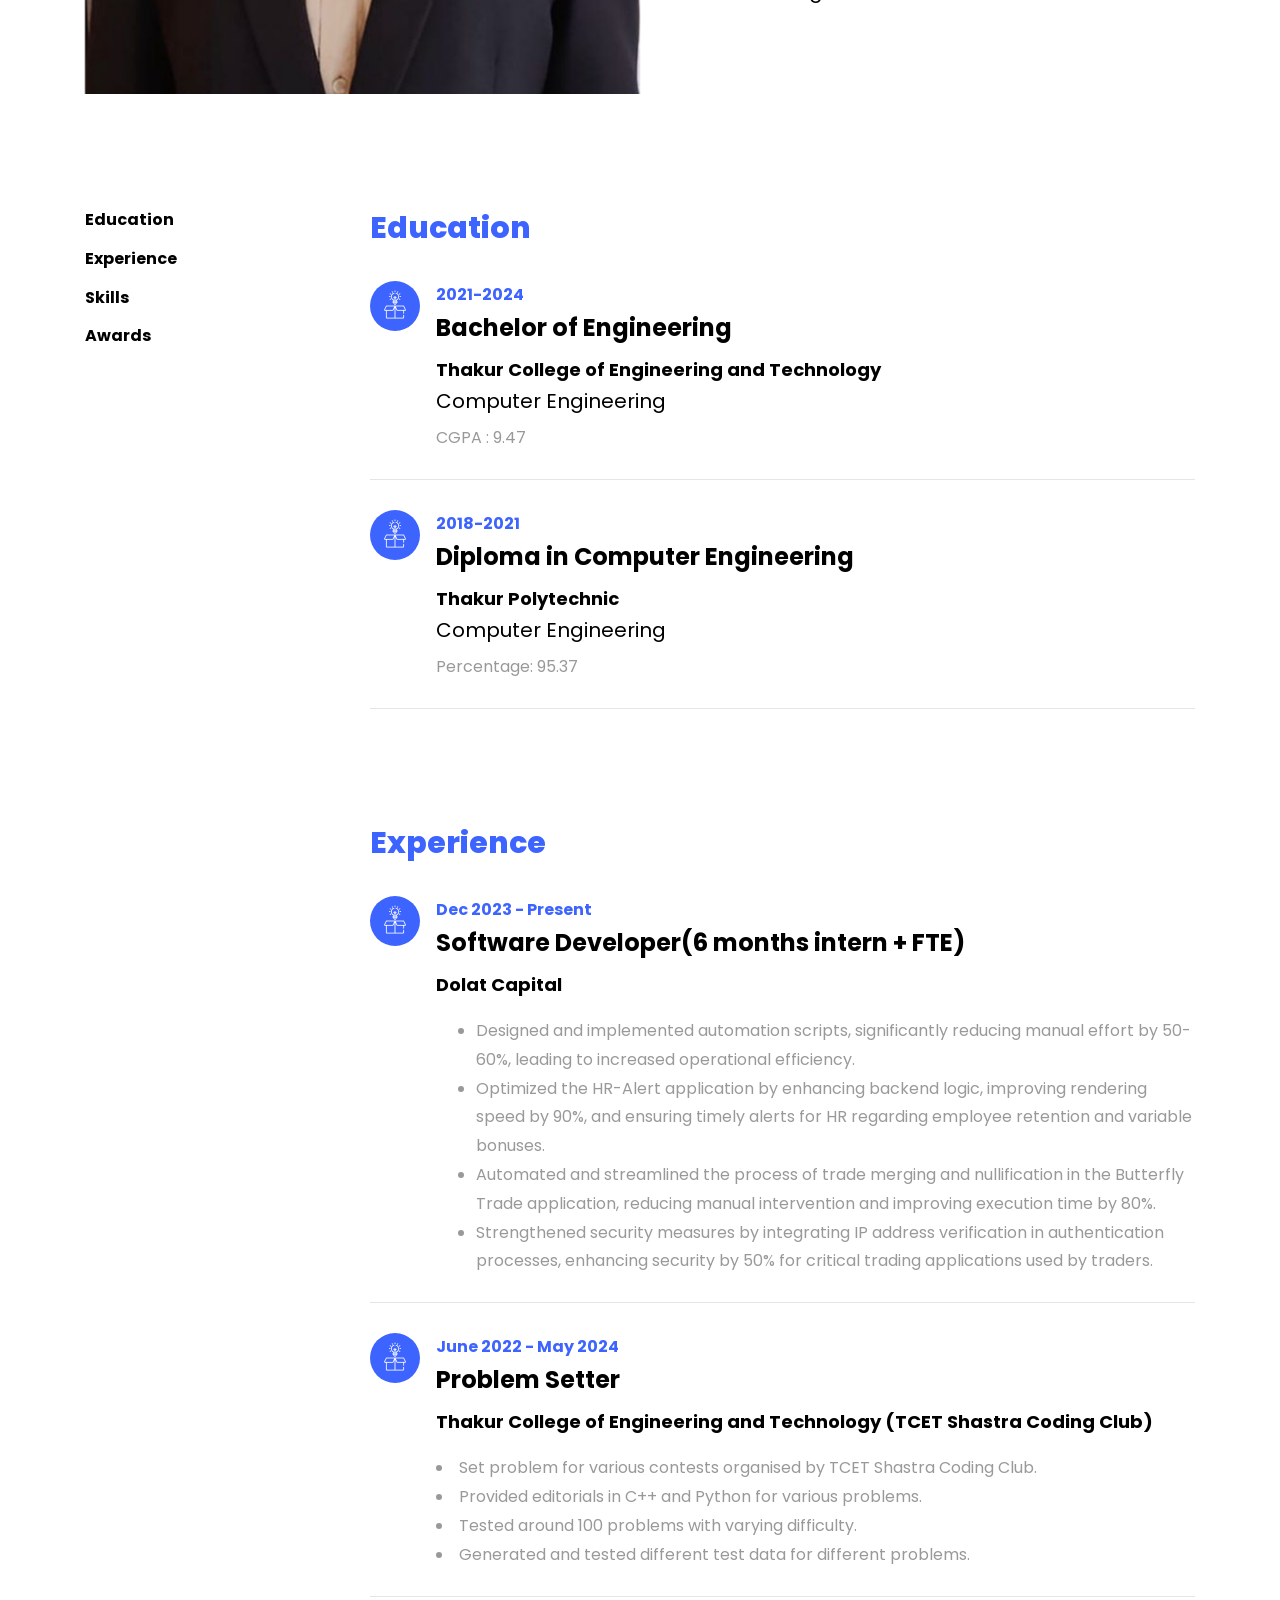
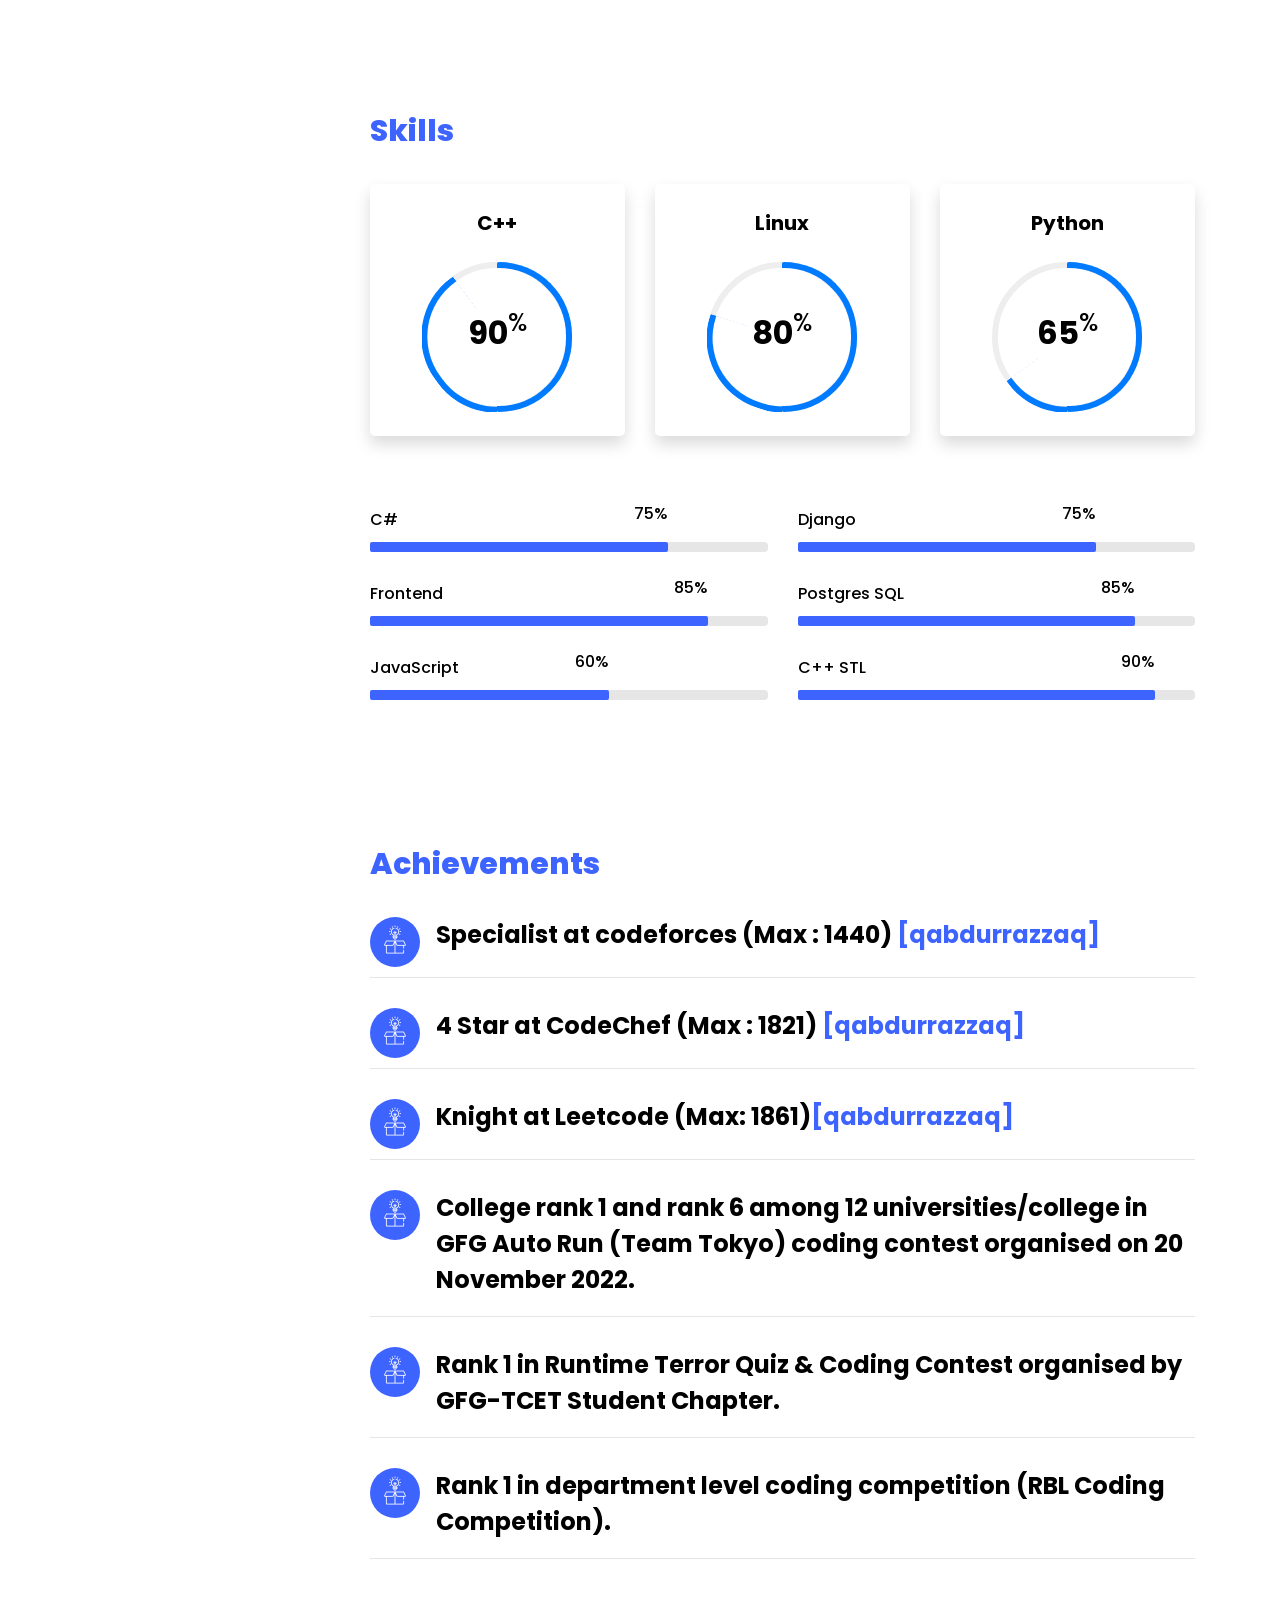
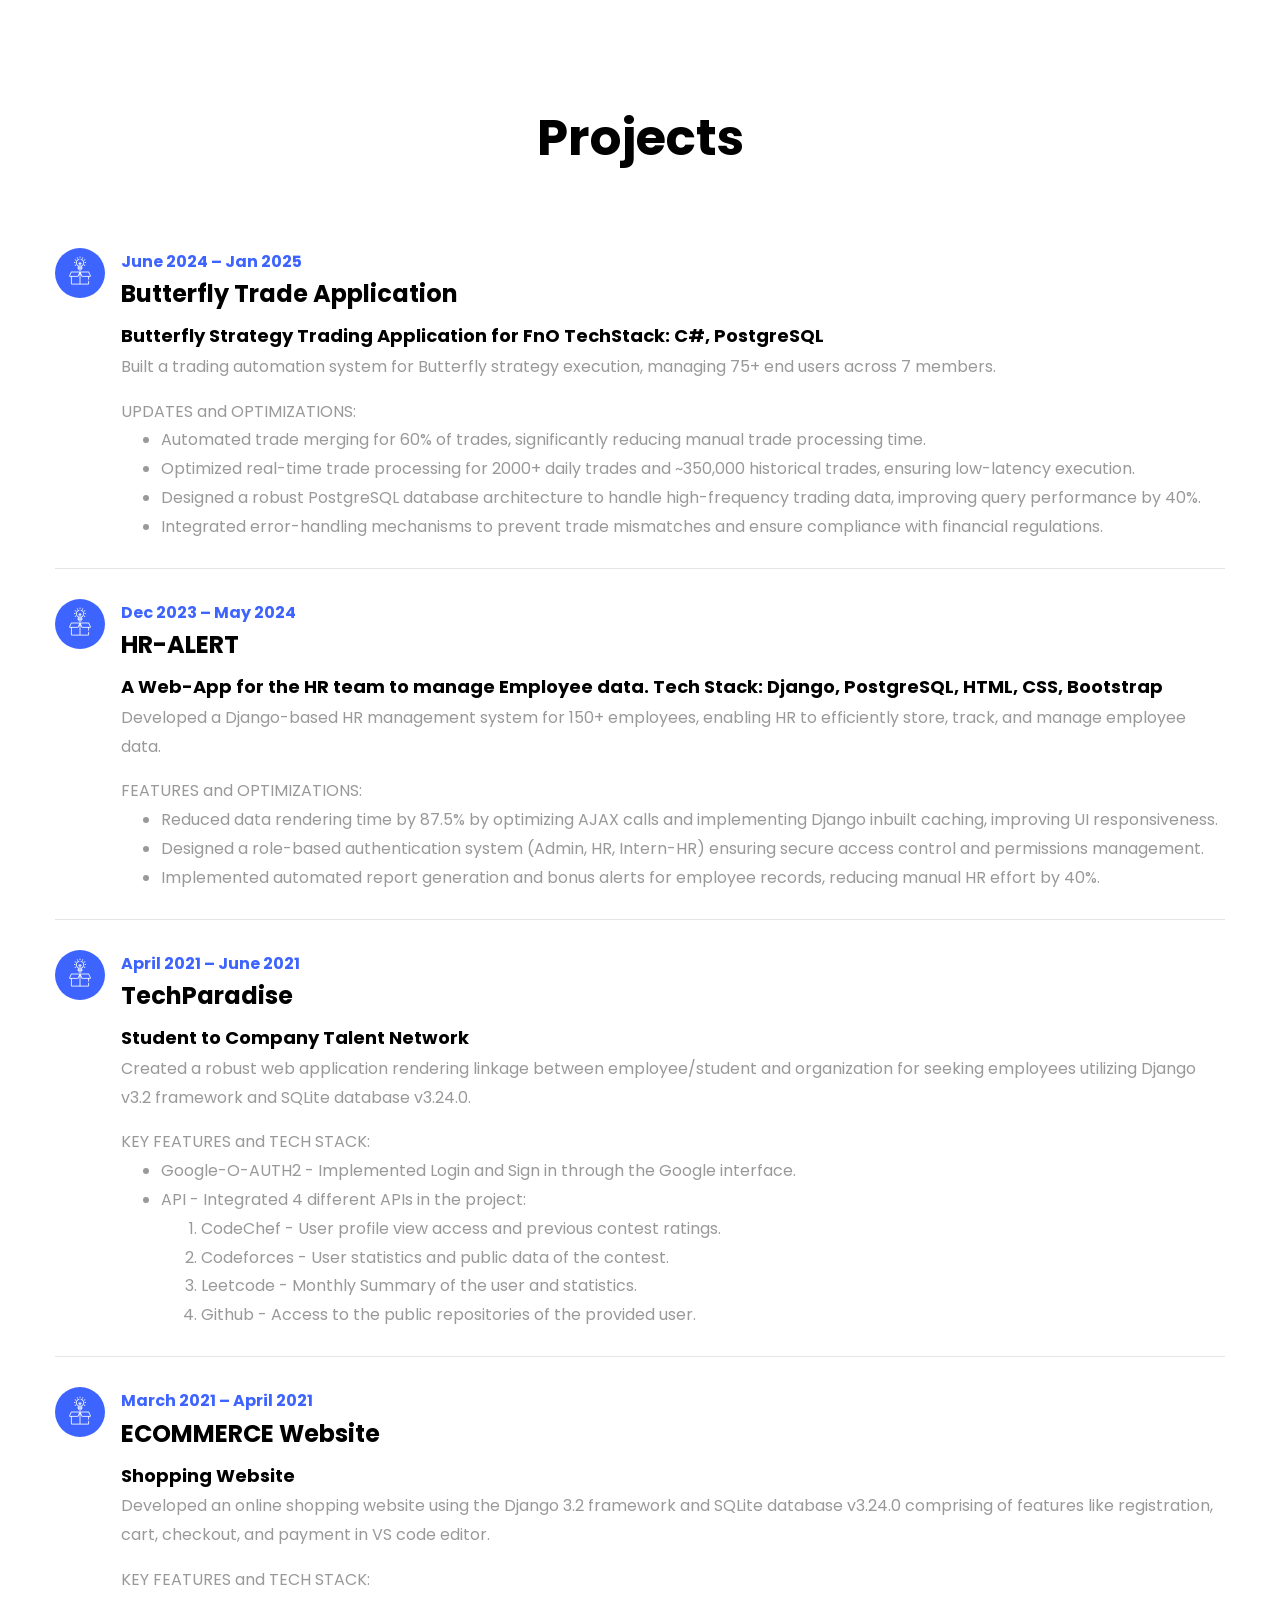
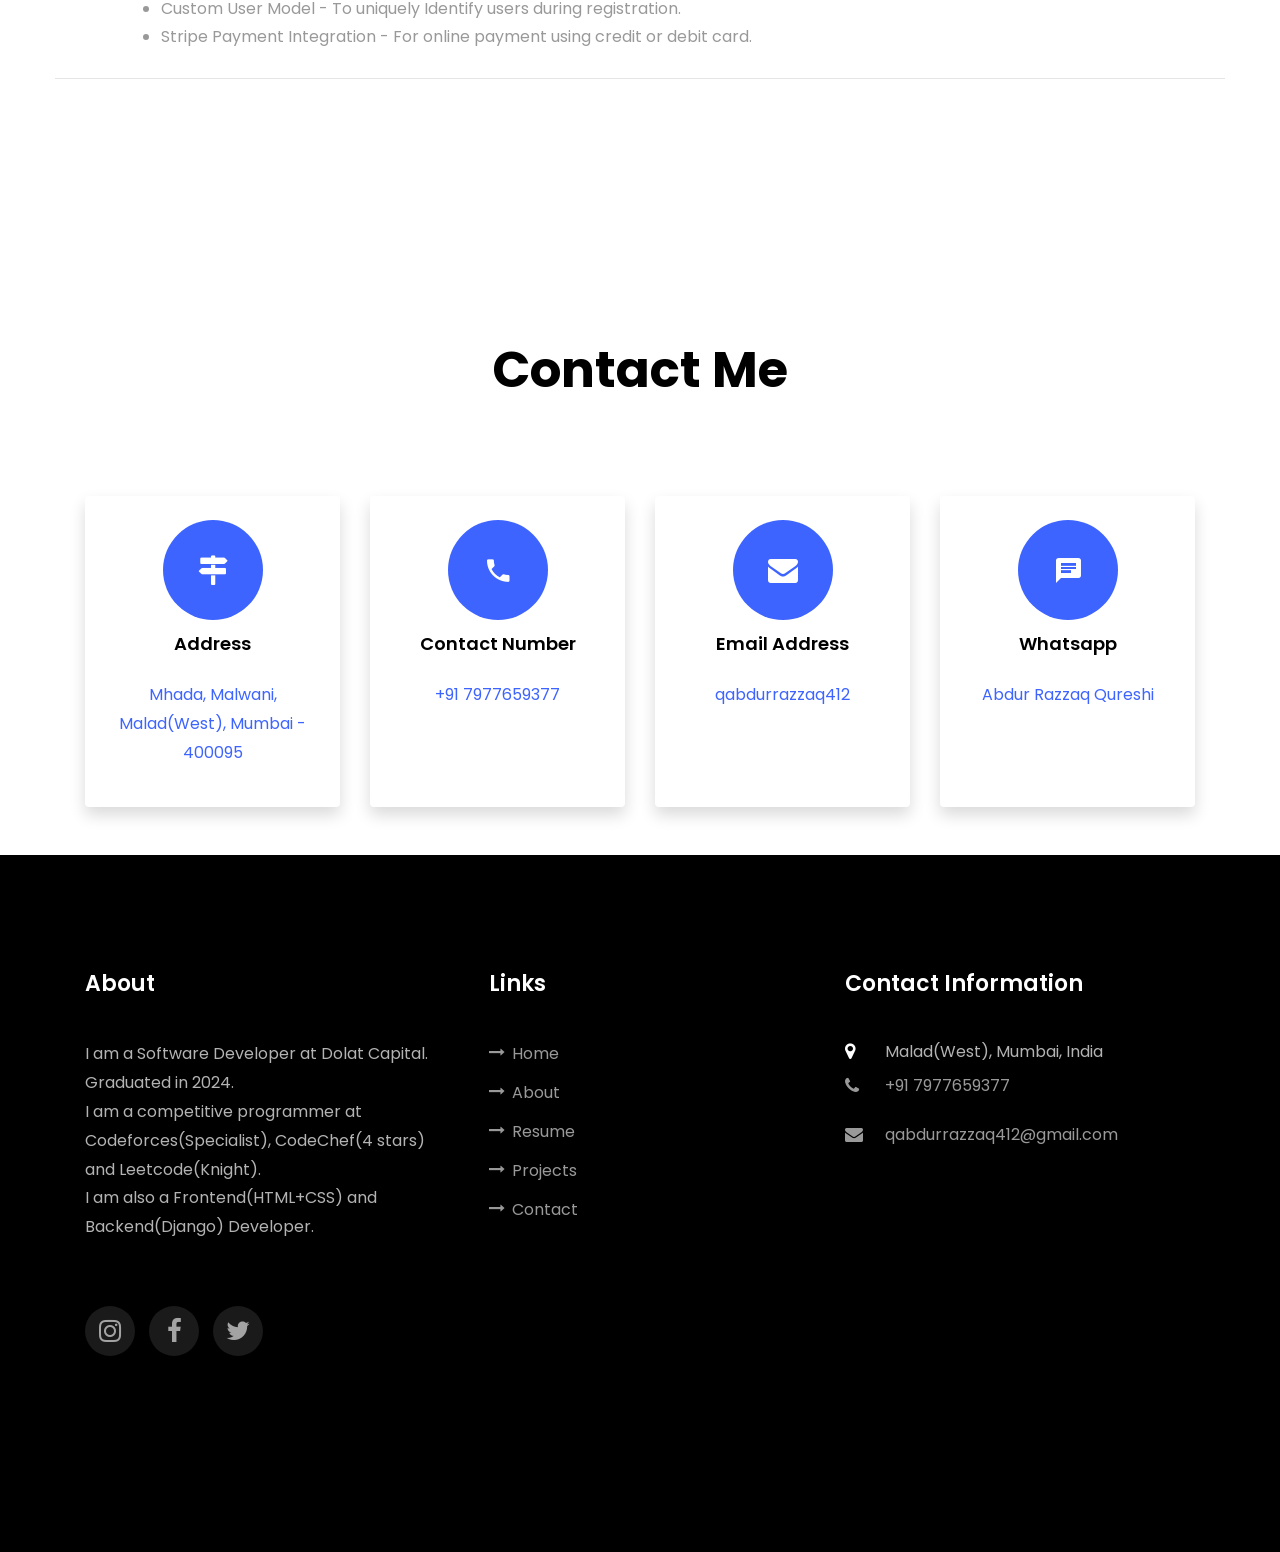
==== commit d59b8b2a: "skill percentage updated" ====
--- a/index.html
+++ b/index.html
@@ -297,7 +297,7 @@
 <div class="bg-white rounded-lg shadow p-4">
 <h2 class="h5 font-weight-bold text-center mb-4">Linux</h2>
 
-<div class="progress mx-auto" data-value="90">
+<div class="progress mx-auto" data-value="80">
 <span class="progress-left">
 <span class="progress-bar border-primary"></span>
 </span>
@@ -371,7 +371,7 @@
 <div class="progress-wrap ftco-animate">
 <h3>C#</h3>
 <div class="progress">
-<div class="progress-bar color-1" role="progressbar" aria-valuenow="65" aria-valuemin="0" aria-valuemax="100" style="width:65%">
+<div class="progress-bar color-1" role="progressbar" aria-valuenow="65" aria-valuemin="0" aria-valuemax="100" style="width:75%">
 <span>75%</span>
 </div>
 </div>
@@ -391,7 +391,7 @@
 <div class="progress-wrap ftco-animate">
 <h3>Frontend</h3>
 <div class="progress">
-<div class="progress-bar color-3" role="progressbar" aria-valuenow="95" aria-valuemin="0" aria-valuemax="100" style="width:95%">
+<div class="progress-bar color-3" role="progressbar" aria-valuenow="95" aria-valuemin="0" aria-valuemax="100" style="width:85%">
 <span>85%</span>
 </div>
 </div>
@@ -401,7 +401,7 @@
 <div class="progress-wrap ftco-animate">
 <h3>Postgres SQL</h3>
 <div class="progress">
-<div class="progress-bar color-4" role="progressbar" aria-valuenow="90" aria-valuemin="0" aria-valuemax="100" style="width:90%">
+<div class="progress-bar color-4" role="progressbar" aria-valuenow="90" aria-valuemin="0" aria-valuemax="100" style="width:85%">
 <span>85%</span>
 </div>
 </div>
